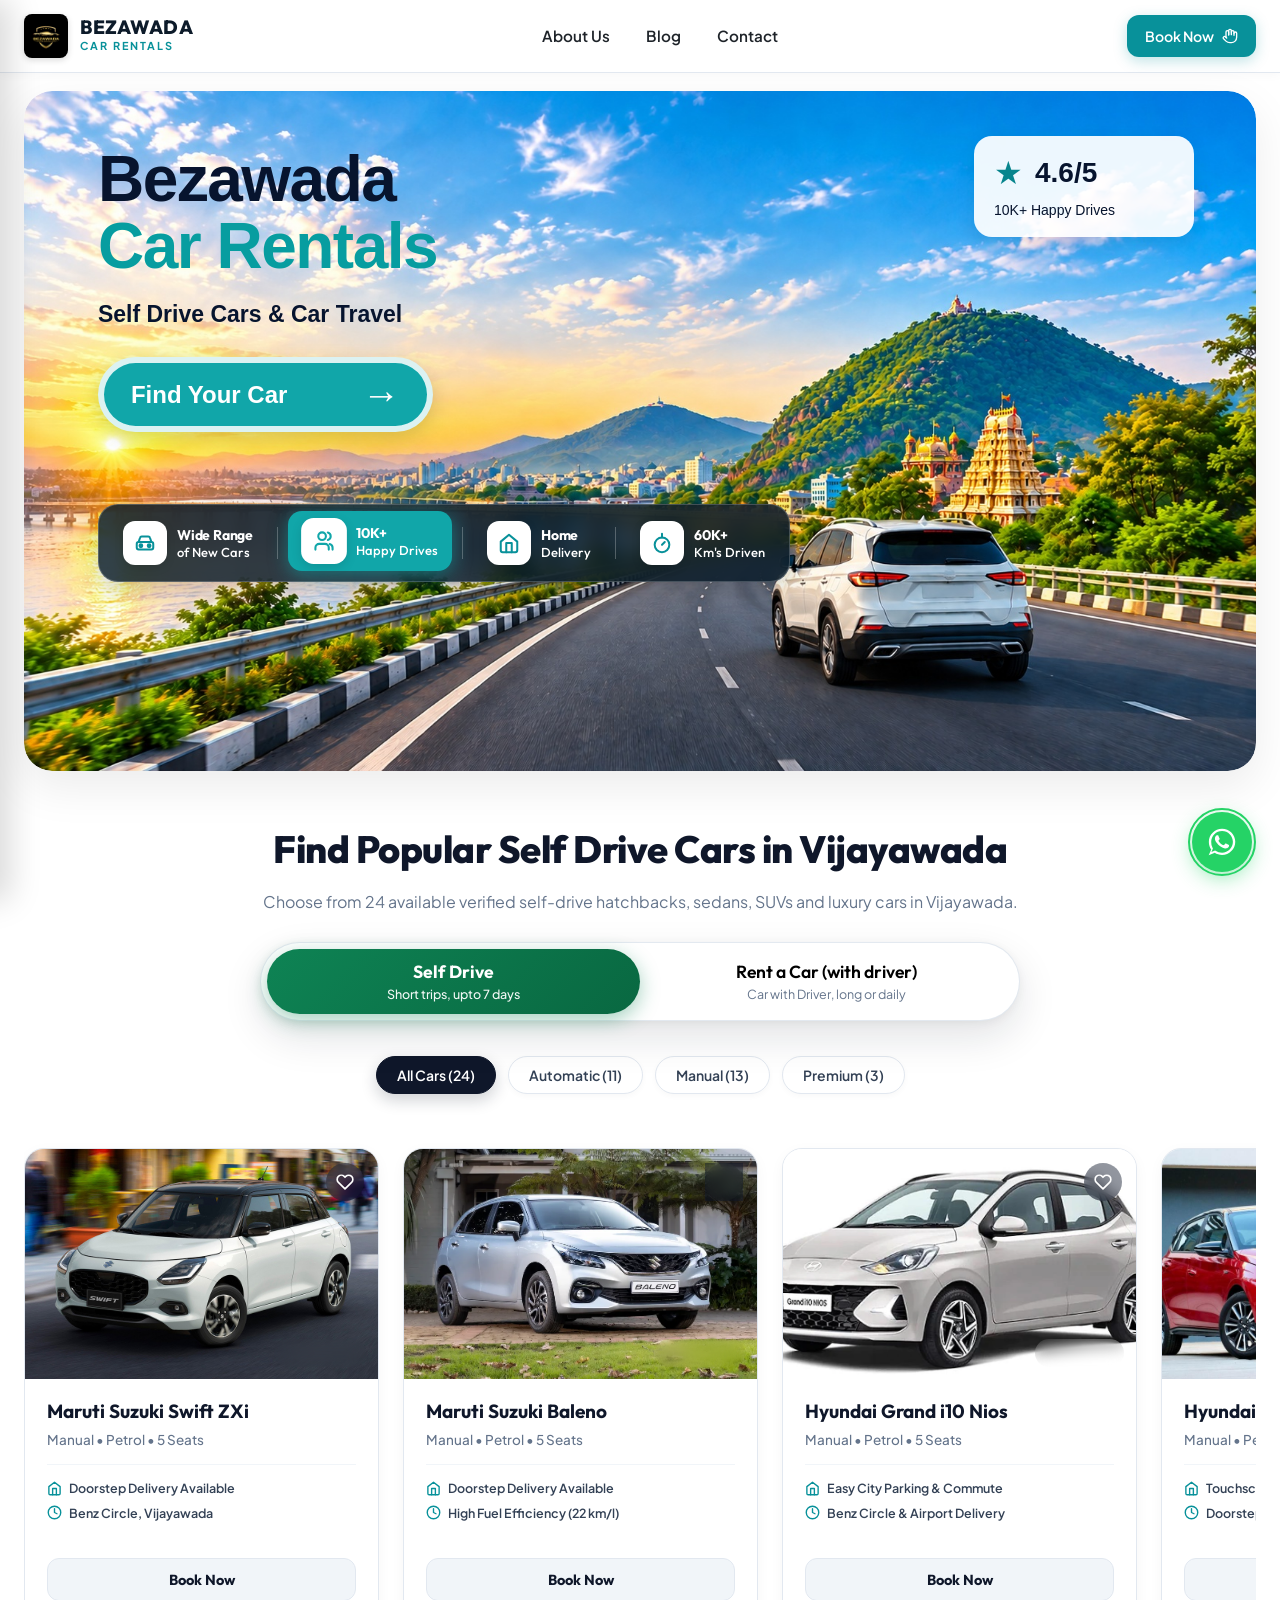
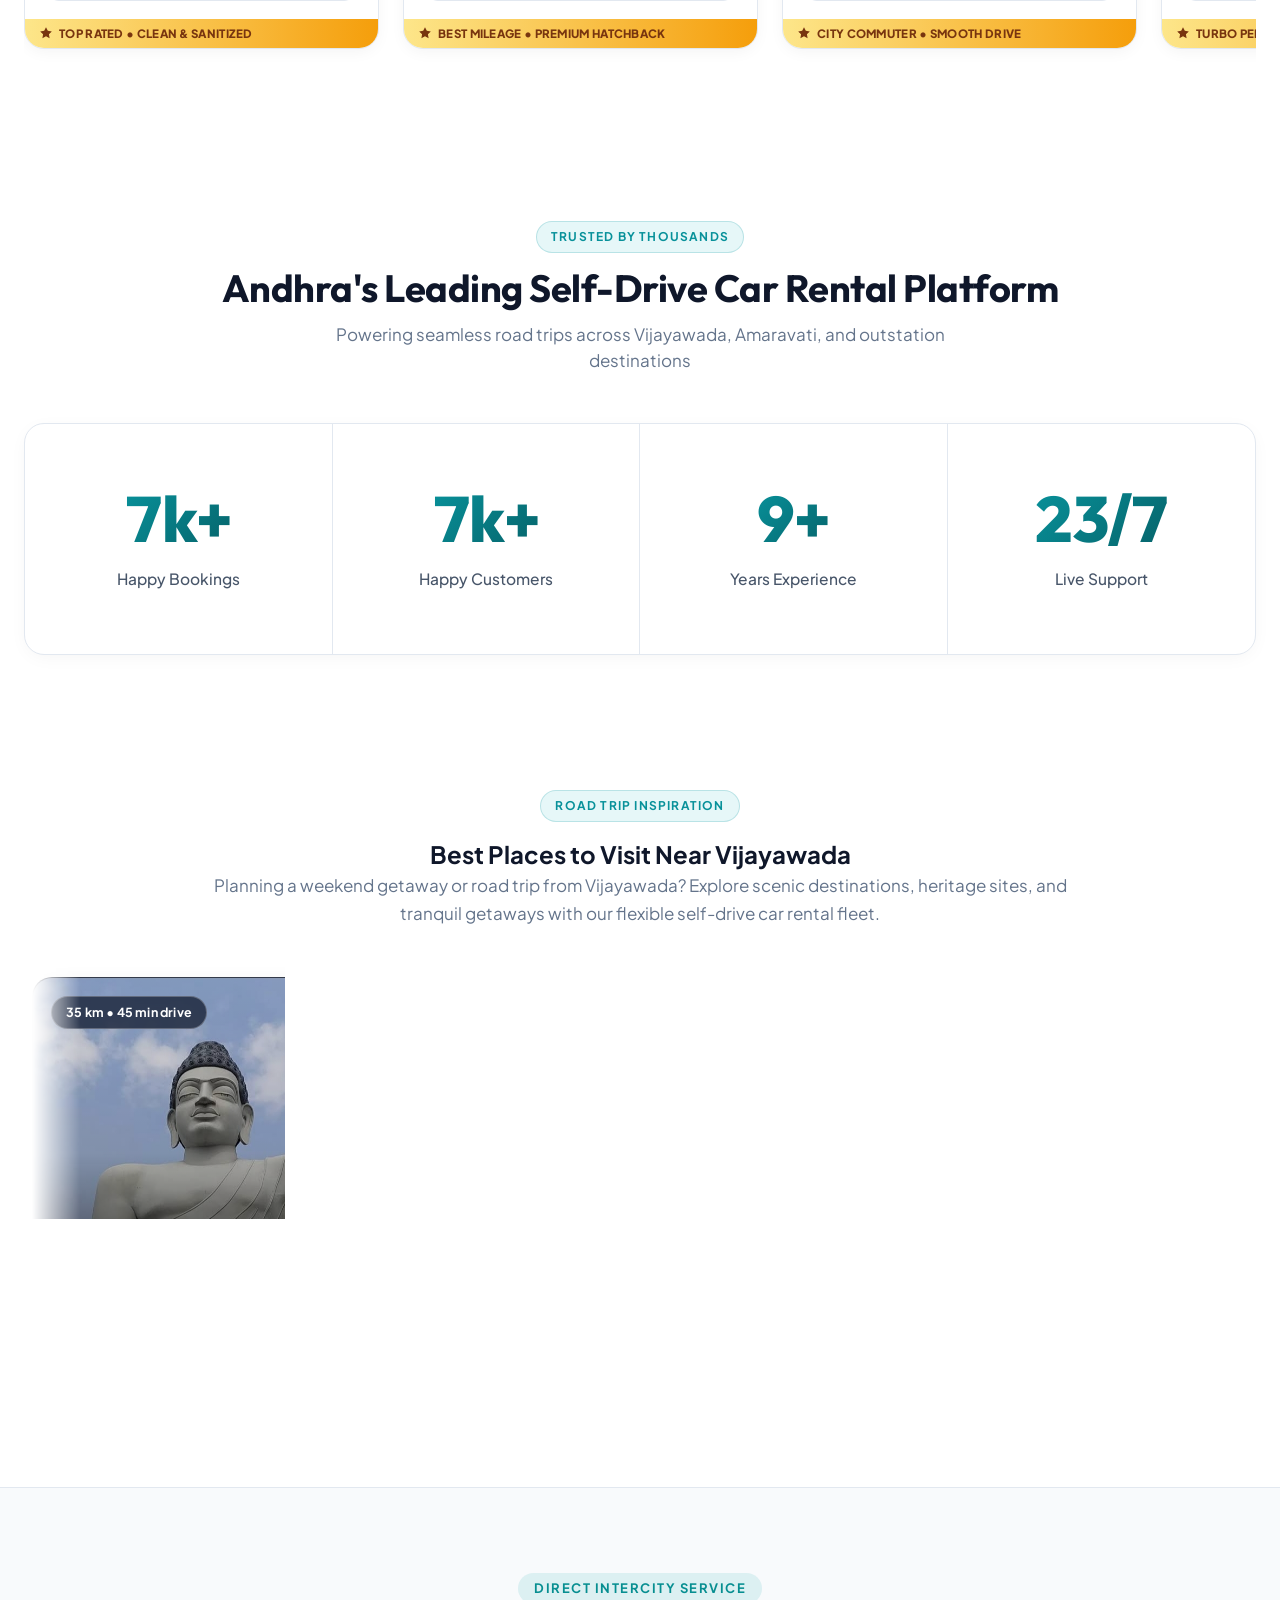
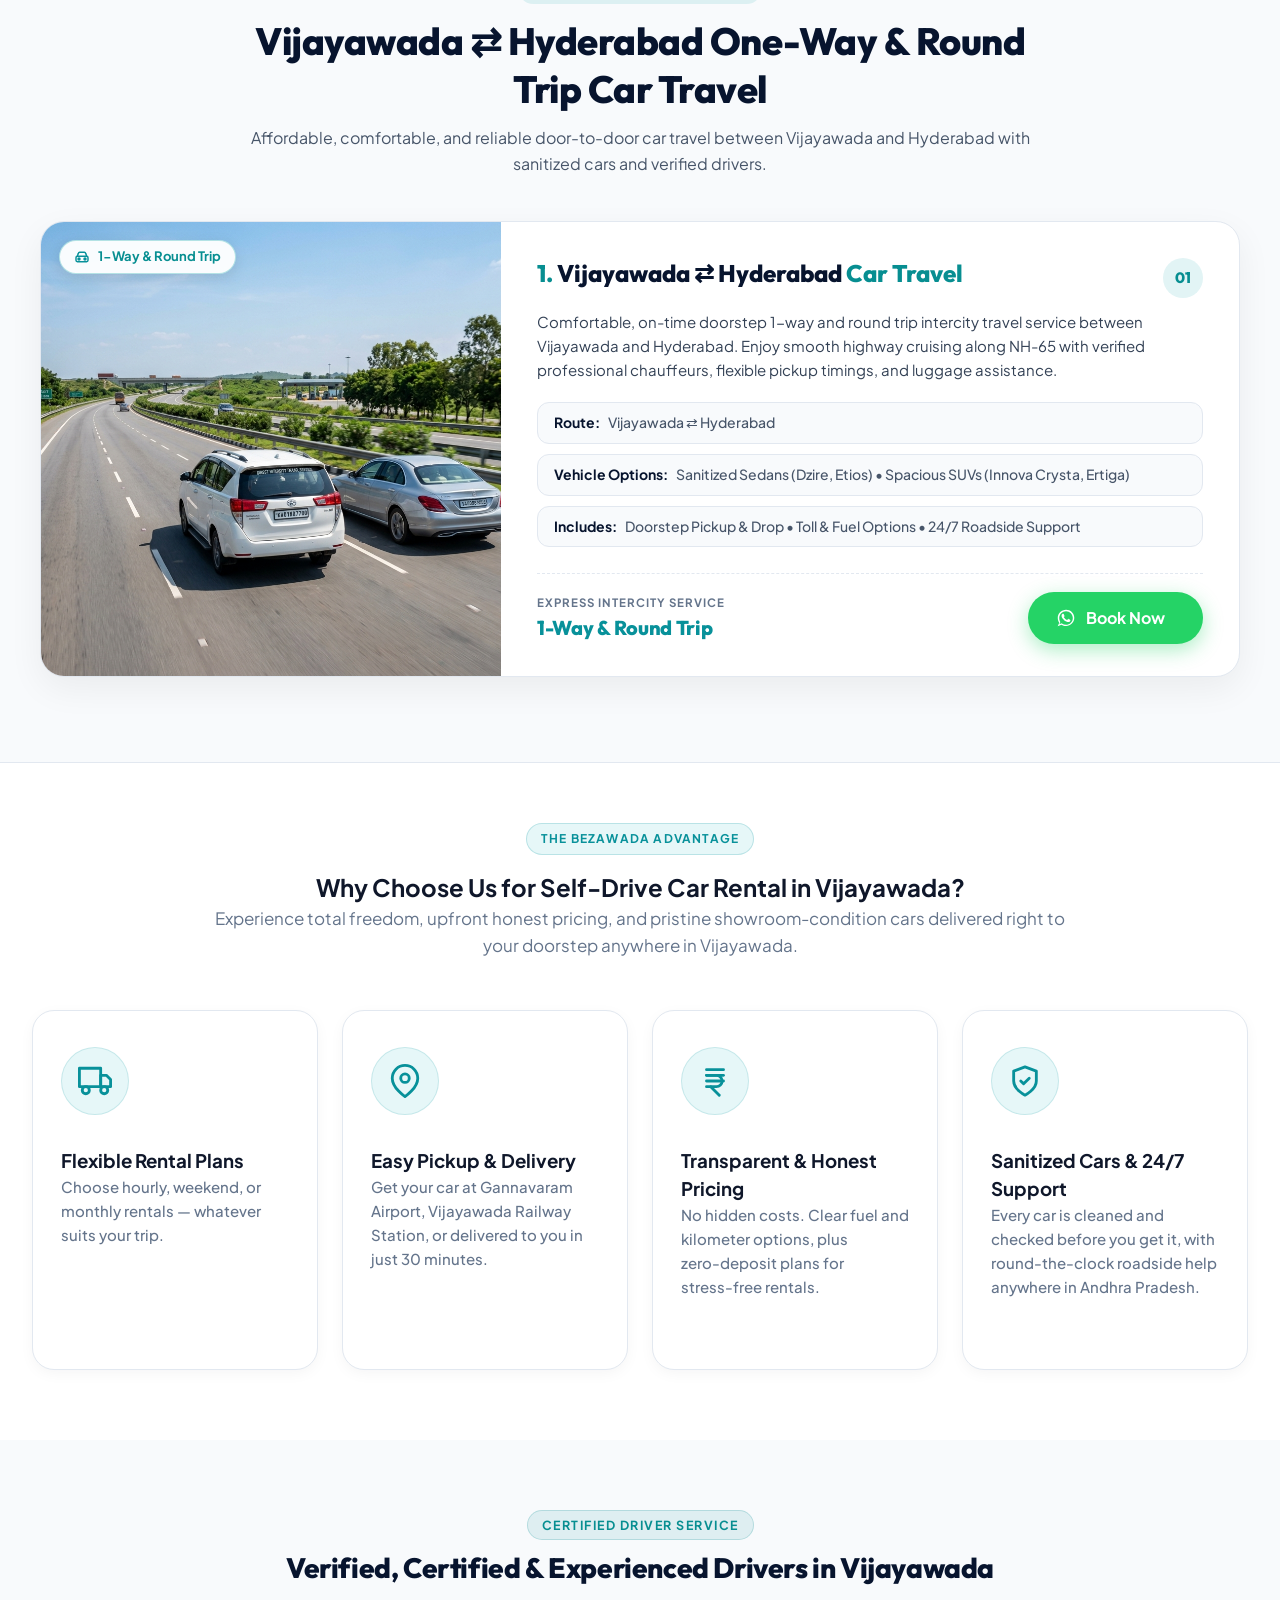
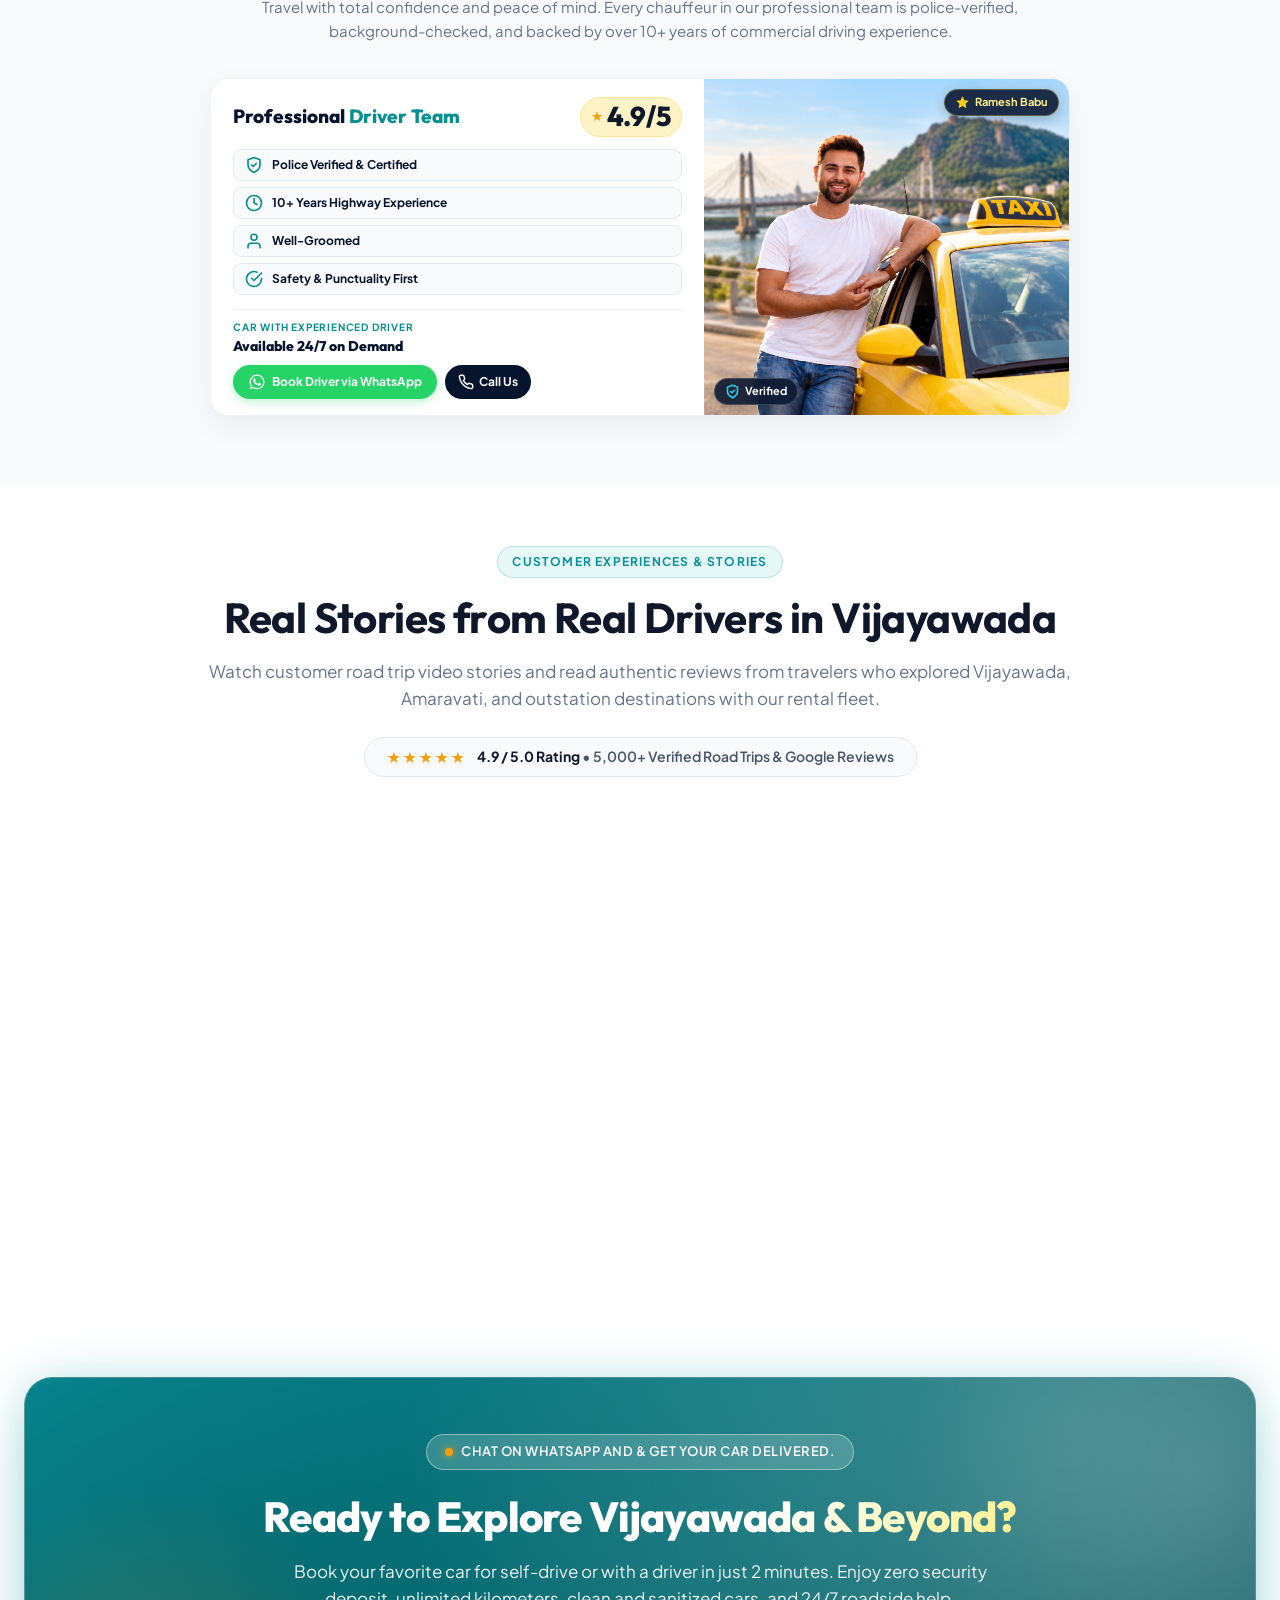
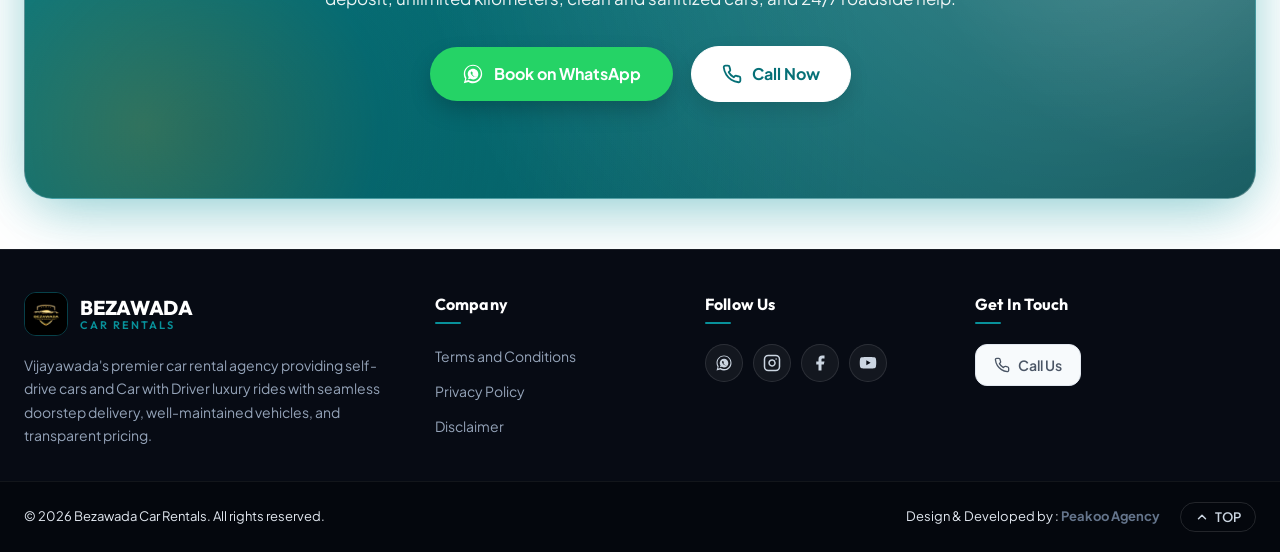
==== index.html @ ec8f6e8d "Initial commit" ====
<!DOCTYPE html>
<html lang="en">

<head>
  <meta charset="UTF-8">
  <meta name="viewport" content="width=device-width, initial-scale=1.0">
  <title>Bezawada Car Rentals - Best Self Drive & Car with Driver Car Rentals Across Vijayawada</title>
  <meta name="description"
    content="Best Self Drive Car Rentals Across Vijayawada - Easy, Affordable & Flexible. Rent sanitized luxury, SUV, and hatchback cars with doorstep delivery and unlimited kms.">
  <meta name="keywords"
    content="Vijayawada car rental, self drive car Vijayawada, car rental Gannavaram airport, Bezawada car rentals, Car with Driver cars Vijayawada">

  <!-- Google Fonts: Plus Jakarta Sans & Outfit -->
  <link rel="preconnect" href="https://fonts.googleapis.com">
  <link rel="preconnect" href="https://fonts.gstatic.com" crossorigin>
  <link
    href="https://fonts.googleapis.com/css2?family=Montserrat:wght@500;600;700;800&family=Oswald:wght@600;700&family=Outfit:wght@400;500;600;700;800&family=Playfair+Display:ital,wght@1,500;1,600&family=Plus+Jakarta+Sans:wght@400;500;600;700&display=swap"
    rel="stylesheet">

  <!-- Unified Stylesheets in requested order -->
  <link rel="stylesheet" href="css/style.css?v=2.1">
  <link rel="stylesheet" href="cars_booking.css">
  <link rel="stylesheet" href="statistics.css">
  <link rel="stylesheet" href="best_places.css">
  <link rel="stylesheet" href="why_choose.css">
  <link rel="stylesheet" href="testimonials.css">
</head>

<body>

  <!-- ==========================================================================
       SECTION 1: INDEX.HTML (Site Header, Mobile Drawer, Hero Banner & Revv Showcase)
       ========================================================================== -->

  <!-- Top Navigation Header -->
  <header class="site-header">
    <div class="header-container">
      <!-- Mobile Menu Button -->
      <button class="mobile-menu-btn" id="mobileMenuBtn" aria-label="Open navigation menu">
        <svg viewBox="0 0 24 24" width="24" height="24" stroke="currentColor" stroke-width="2" fill="none"
          stroke-linecap="round" stroke-linejoin="round">
          <line x1="3" y1="12" x2="21" y2="12"></line>
          <line x1="3" y1="6" x2="21" y2="6"></line>
          <line x1="3" y1="18" x2="21" y2="18"></line>
        </svg>
      </button>

      <!-- Brand Logo -->
      <a href="index.html" class="brand-logo">
        <img src="logo/logo.jpeg" alt="Bezawada Car Rentals" class="logo-img">
        <div class="brand-text">
          <span class="brand-name">BEZAWADA</span>
          <span class="brand-sub">CAR RENTALS</span>
        </div>
      </a>

      <!-- Desktop Navigation Menu -->
      <nav class="desktop-nav">
        <a href="about.html" class="nav-link">About Us</a>
        <a href="blog.html" class="nav-link">Blog</a>
        <a href="contact.html" class="nav-link">Contact</a>

      </nav>

      <!-- Header Right CTA Buttons -->
      <div class="header-actions">


        <button type="button" class="action-btn login-btn" onclick="scrollToBooking()">
          <span>Book Now</span>
          <svg viewBox="0 0 24 24" width="16" height="16" stroke="currentColor" stroke-width="2" fill="none"
            stroke-linecap="round" stroke-linejoin="round">
            <path d="M18 11V6a2 2 0 0 0-2-2a2 2 0 0 0-2 2" />
            <path d="M14 10V4a2 2 0 0 0-2-2a2 2 0 0 0-2 2v6" />
            <path d="M10 10.5V6a2 2 0 0 0-2-2a2 2 0 0 0-2 2v8" />
            <path
              d="M18 8a2 2 0 1 1 4 0v6a8 8 0 0 1-8 8h-2c-2.8 0-4.5-.86-5.99-2.34l-3.6-3.6a2 2 0 0 1 2.83-2.82L7 15" />
          </svg>

        </button>
      </div>
    </div>
  </header>

  <!-- Mobile Drawer Menu -->
  <div class="mobile-drawer" id="mobileDrawer">
    <div class="mobile-drawer-header">
      <div class="brand-logo">
        <img src="logo/logo.jpeg" alt="Bezawada Car Rentals" class="logo-img">
        <span class="brand-name">BEZAWADA CARS</span>
      </div>
      <button class="drawer-close-btn" id="drawerCloseBtn" aria-label="Close menu">&times;</button>
    </div>
    <div class="mobile-drawer-body">
      <a href="#searchWidget" class="drawer-link" onclick="scrollToBooking()">Book a Car</a>

      <a href="about.html" class="drawer-link">About Us</a>
      <a href="blog.html" class="drawer-link">Blog</a>
      <a href="contact.html" class="drawer-link">Contact </a>


    </div>
  </div>

  <!-- =====================================
       HERO SECTION
       ===================================== -->
  <section class="hero" id="hero">

    <!-- Background Image -->
    <div class="hero-bg"></div>

    <!-- =================================
         MAIN CONTENT
    ================================== -->
    <div class="hero-content">

      <!-- LEFT TEXT -->
      <div class="hero-text">

        <h1 class="hero-title">
          <span class="line-one">Bezawada</span>
          <span class="line-two">Car Rentals</span>
        </h1>

        <h2 class="location-title"></h2>

        <div class="hero-description">
          <strong>Self Drive Cars & Car Travel</strong>
        </div>

        <!-- BUTTON -->
        <a href="#cars" class="find-car" onclick="scrollToBooking()">
          <span>Find Your Car</span>
          <span class="find-car-arrow">→</span>
        </a>

        <br><br><br>

        <!-- =========================================
             STATS (Immediately Below Find Your Car Button)
             All 4 Visible with Revv-Style Highlight Cycle
             ========================================= -->
        <div class="hero-stats-strip" id="heroStatsStrip">
          <div class="hero-stat-pill is-active" data-index="0">
            <div class="hero-stat-icon">
              <svg viewBox="0 0 24 24" width="22" height="22" fill="none" stroke="currentColor" stroke-width="2.2"
                stroke-linecap="round" stroke-linejoin="round">
                <path d="M5 11l1.5-4.5A2 2 0 0 1 8.4 5h7.2a2 2 0 0 1 1.9 1.5L19 11" />
                <rect x="3" y="11" width="18" height="8" rx="2" />
                <circle cx="7.5" cy="15" r="1.5" fill="currentColor" />
                <circle cx="16.5" cy="15" r="1.5" fill="currentColor" />
              </svg>
            </div>
            <div class="hero-stat-info">
              <strong>Wide Range</strong>
              <span>of New Cars</span>
            </div>
          </div>

          <div class="hero-stat-divider"></div>

          <div class="hero-stat-pill" data-index="1">
            <div class="hero-stat-icon">
              <svg viewBox="0 0 24 24" width="22" height="22" fill="none" stroke="currentColor" stroke-width="2.2"
                stroke-linecap="round" stroke-linejoin="round">
                <path d="M17 21v-2a4 4 0 0 0-4-4H7a4 4 0 0 0-4 4v2" />
                <circle cx="10" cy="7" r="4" />
                <path d="M21 21v-2a4 4 0 0 0-3-3.85" />
                <path d="M16 3.13a4 4 0 0 1 0 7.75" />
              </svg>
            </div>
            <div class="hero-stat-info">
              <strong>10K+</strong>
              <span>Happy Drives</span>
            </div>
          </div>

          <div class="hero-stat-divider"></div>

          <div class="hero-stat-pill" data-index="2">
            <div class="hero-stat-icon">
              <svg viewBox="0 0 24 24" width="22" height="22" fill="none" stroke="currentColor" stroke-width="2.2"
                stroke-linecap="round" stroke-linejoin="round">
                <path d="M3 10.5L12 3l9 7.5V20a2 2 0 0 1-2 2H5a2 2 0 0 1-2-2z" />
                <polyline points="9 22 9 12 15 12 15 22" />
              </svg>
            </div>
            <div class="hero-stat-info">
              <strong>Home</strong>
              <span>Delivery</span>
            </div>
          </div>

          <div class="hero-stat-divider"></div>

          <div class="hero-stat-pill" data-index="3">
            <div class="hero-stat-icon">
              <svg viewBox="0 0 24 24" width="22" height="22" fill="none" stroke="currentColor" stroke-width="2.2"
                stroke-linecap="round" stroke-linejoin="round">
                <circle cx="12" cy="14" r="8" />
                <line x1="12" y1="2" x2="12" y2="6" />
                <line x1="12" y1="14" x2="15" y2="11" />
              </svg>
            </div>
            <div class="hero-stat-info">
              <strong>60K+</strong>
              <span>Km's Driven</span>
            </div>
          </div>
        </div>

      </div>

      <!-- =================================
           RATING
      ================================== -->
      <div class="rating">
        <div class="rating-main">
          <span class="rating-star">★</span>
          <span class="rating-number">4.6/5</span>
        </div>
        <div class="rating-subtitle">10K+ Happy Drives</div>
      </div>

    </div>

  </section>
  <div id="cars"></div>

  <!-- ==========================================================================
       SECTION 2: CAR BOOKING.HTML (2-Option Zoomcar Switcher + Search + Popular Cars Horizontal Slider)
       ========================================================================== -->
  <div class="page-wrapper" id="bookingPageWrapper">

    <!-- 1. Two Action Buttons below Hero Section (Revv Style Floating Capsule Pill) -->


    <!-- 2. Popular Cars Section (Horizontal Single-Line Slider) -->
    <section class="cars-section is-active" id="popularCarsSection">

      <div class="cars-header">
        <h2 id="popularCarsHeading">Find Popular Self Drive Cars in Vijayawada</h2>
        <p id="popularCarsSubtitle">Choose from 24 available verified self-drive hatchbacks, sedans, SUVs and luxury
          cars in Vijayawada.</p>
        <br>
        <br><br>
        <div class="hero-action-tabs-container" id="searchWidget" role="tablist">
          <div class="hero-action-tabs-card" id="heroTabsCard">
            <div class="tab-sliding-glider" id="heroTabGlider"></div>
            <button class="revv-tab-btn active" id="tabSelfDrive" type="button" role="tab" aria-selected="true"
              onclick="setBookingMode('Self Drive')">
              <span class="revv-tab-title">Self Drive</span>
              <span class="revv-tab-sub">Short trips, upto 7 days</span>
            </button>
            <button class="revv-tab-btn" id="tabWithDriver" type="button" role="tab" aria-selected="false"
              onclick="setBookingMode('With Driver'); scrollToBooking();">
              <span class="revv-tab-title">Rent a Car (with driver)</span>
              <span class="revv-tab-sub">Car with Driver, long or daily</span>
            </button>
          </div>
        </div>

        <!-- Category Filter Pills for Self Drive -->
        <div class="filter-pills-bar filter-pills-row" id="selfDriveFilterPills" role="tablist">
          <button class="filter-pill active" data-category="all" type="button">All Cars (24)</button>
          <button class="filter-pill" data-category="automatic" type="button">Automatic (11)</button>
          <button class="filter-pill" data-category="manual" type="button">Manual (13)</button>
          <button class="filter-pill" data-category="prime" type="button">Premium (3)</button>
        </div>

        <!-- Category Filter Pills for Driver Packages -->
        <div class="filter-pills-bar filter-pills-row" id="driverFilterPills" role="tablist" style="display: none;">
          <button class="filter-pill active" data-category="all" type="button">All Driver Packages (4)</button>
          <button class="filter-pill" data-category="sedan" type="button">Sedan (Dzire / City)</button>
          <button class="filter-pill" data-category="muv" type="button">7-Seater MUV (Ertiga / Carens / Crysta)</button>
        </div>
      </div>

      <!-- Single Line Cars Slider Container -->
      <div class="cars-slider-wrapper">

        <!-- 1. All 24 Self Drive Cars Single-Line Track -->
        <div class="cars-slider-track" id="carsSliderTrack">

          <!-- 1. Maruti Suzuki Swift ZXi -->
          <div class="car-card" data-category="hatchback home-delivery manual" tabindex="0">
            <div class="card-media">
              <img src="cars/SWIFT.jpeg" alt="Maruti Suzuki Swift ZXi" class="img-align-swift" loading="lazy">
              <button class="btn-wishlist" type="button" aria-label="Add to wishlist"
                onclick="toggleWishlist(this, event)">
                <svg viewBox="0 0 24 24" width="18" height="18" fill="none" stroke="currentColor" stroke-width="2.2"
                  stroke-linecap="round" stroke-linejoin="round">
                  <path
                    d="M20.84 4.61a5.5 5.5 0 0 0-7.78 0L12 5.67l-1.06-1.06a5.5 5.5 0 0 0-7.78 7.78l1.06 1.06L12 21.23l7.78-7.78 1.06-1.06a5.5 5.5 0 0 0 0-7.78z" />
                </svg>
              </button>
              <div class="card-rating-badge rating-green">
                ★ 4.88 (48)
              </div>
            </div>
            <div class="card-body">
              <h3 class="car-title">Maruti Suzuki Swift ZXi</h3>
              <div class="car-specs">Manual • Petrol • 5 Seats</div>
              <div class="card-perks">
                <div class="perk-item">
                  <svg viewBox="0 0 24 24" width="15" height="15" fill="none" stroke="currentColor" stroke-width="2.2"
                    stroke-linecap="round" stroke-linejoin="round">
                    <path d="M3 9l9-7 9 7v11a2 2 0 0 1-2 2H5a2 2 0 0 1-2-2z"></path>
                    <polyline points="9 22 9 12 15 12 15 22"></polyline>
                  </svg>
                  <span>Doorstep Delivery Available</span>
                </div>
                <div class="perk-item">
                  <svg viewBox="0 0 24 24" width="15" height="15" fill="none" stroke="currentColor" stroke-width="2.2"
                    stroke-linecap="round" stroke-linejoin="round">
                    <circle cx="12" cy="12" r="10"></circle>
                    <polyline points="12 6 12 12 16 14"></polyline>
                  </svg>
                  <span>Benz Circle, Vijayawada</span>
                </div>
              </div>
              <div class="card-action">
                <button class="btn-book-card" type="button"
                  onclick="bookCar('Maruti Suzuki Swift ZXi', 'Manual • Petrol • 5 Seats')">Book Now</button>
              </div>
            </div>
            <div class="host-badge-bar">
              <svg viewBox="0 0 24 24" width="14" height="14" fill="currentColor">
                <path
                  d="M12 2l3.09 6.26L22 9.27l-5 4.87 1.18 6.88L12 17.77l-6.18 3.25L7 14.14 2 9.27l6.91-1.01L12 2z" />
              </svg>
              Top Rated • Clean &amp; Sanitized
            </div>
          </div>

          <!-- 2. Maruti Suzuki Baleno -->
          <div class="car-card" data-category="hatchback home-delivery manual" tabindex="0">
            <div class="card-media">
              <img src="cars/Baleno.jpeg" alt="Maruti Suzuki Baleno" class="img-align-baleno" loading="lazy">
              <button class="btn-wishlist" type="button" aria-label="Add to wishlist"
                onclick="toggleWishlist(this, event)">
                <svg viewBox="0 0 24 24" width="18" height="18" fill="none" stroke="currentColor" stroke-width="2.2"
                  stroke-linecap="round" stroke-linejoin="round">
                  <path
                    d="M20.84 4.61a5.5 5.5 0 0 0-7.78 0L12 5.67l-1.06-1.06a5.5 5.5 0 0 0-7.78 7.78l1.06 1.06L12 21.23l7.78-7.78 1.06-1.06a5.5 5.5 0 0 0 0-7.78z" />
                </svg>
              </button>
              <div class="card-rating-badge rating-green">
                ★ 4.85 (42)
              </div>
            </div>
            <div class="card-body">
              <h3 class="car-title">Maruti Suzuki Baleno</h3>
              <div class="car-specs">Manual • Petrol • 5 Seats</div>
              <div class="card-perks">
                <div class="perk-item">
                  <svg viewBox="0 0 24 24" width="15" height="15" fill="none" stroke="currentColor" stroke-width="2.2"
                    stroke-linecap="round" stroke-linejoin="round">
                    <path d="M3 9l9-7 9 7v11a2 2 0 0 1-2 2H5a2 2 0 0 1-2-2z"></path>
                    <polyline points="9 22 9 12 15 12 15 22"></polyline>
                  </svg>
                  <span>Doorstep Delivery Available</span>
                </div>
                <div class="perk-item">
                  <svg viewBox="0 0 24 24" width="15" height="15" fill="none" stroke="currentColor" stroke-width="2.2"
                    stroke-linecap="round" stroke-linejoin="round">
                    <circle cx="12" cy="12" r="10"></circle>
                    <polyline points="12 6 12 12 16 14"></polyline>
                  </svg>
                  <span>High Fuel Efficiency (22 km/l)</span>
                </div>
              </div>
              <div class="card-action">
                <button class="btn-book-card" type="button"
                  onclick="bookCar('Maruti Suzuki Baleno', 'Manual • Petrol • 5 Seats')">Book Now</button>
              </div>
            </div>
            <div class="host-badge-bar">
              <svg viewBox="0 0 24 24" width="14" height="14" fill="currentColor">
                <path
                  d="M12 2l3.09 6.26L22 9.27l-5 4.87 1.18 6.88L12 17.77l-6.18 3.25L7 14.14 2 9.27l6.91-1.01L12 2z" />
              </svg>
              Best Mileage • Premium Hatchback
            </div>
          </div>

          <!-- 3. Hyundai Grand i10 Nios -->
          <div class="car-card" data-category="hatchback home-delivery manual" tabindex="0">
            <div class="card-media">
              <img src="cars/i10_grand.jpeg" alt="Hyundai Grand i10 Nios" class="" loading="lazy">
              <button class="btn-wishlist" type="button" aria-label="Add to wishlist"
                onclick="toggleWishlist(this, event)">
                <svg viewBox="0 0 24 24" width="18" height="18" fill="none" stroke="currentColor" stroke-width="2.2"
                  stroke-linecap="round" stroke-linejoin="round">
                  <path
                    d="M20.84 4.61a5.5 5.5 0 0 0-7.78 0L12 5.67l-1.06-1.06a5.5 5.5 0 0 0-7.78 7.78l1.06 1.06L12 21.23l7.78-7.78 1.06-1.06a5.5 5.5 0 0 0 0-7.78z" />
                </svg>
              </button>
              <div class="card-rating-badge rating-green">
                ★ 4.82 (36)
              </div>
            </div>
            <div class="card-body">
              <h3 class="car-title">Hyundai Grand i10 Nios</h3>
              <div class="car-specs">Manual • Petrol • 5 Seats</div>
              <div class="card-perks">
                <div class="perk-item">
                  <svg viewBox="0 0 24 24" width="15" height="15" fill="none" stroke="currentColor" stroke-width="2.2"
                    stroke-linecap="round" stroke-linejoin="round">
                    <path d="M3 9l9-7 9 7v11a2 2 0 0 1-2 2H5a2 2 0 0 1-2-2z"></path>
                    <polyline points="9 22 9 12 15 12 15 22"></polyline>
                  </svg>
                  <span>Easy City Parking &amp; Commute</span>
                </div>
                <div class="perk-item">
                  <svg viewBox="0 0 24 24" width="15" height="15" fill="none" stroke="currentColor" stroke-width="2.2"
                    stroke-linecap="round" stroke-linejoin="round">
                    <circle cx="12" cy="12" r="10"></circle>
                    <polyline points="12 6 12 12 16 14"></polyline>
                  </svg>
                  <span>Benz Circle &amp; Airport Delivery</span>
                </div>
              </div>
              <div class="card-action">
                <button class="btn-book-card" type="button"
                  onclick="bookCar('Hyundai Grand i10 Nios', 'Manual • Petrol • 5 Seats')">Book Now</button>
              </div>
            </div>
            <div class="host-badge-bar">
              <svg viewBox="0 0 24 24" width="14" height="14" fill="currentColor">
                <path
                  d="M12 2l3.09 6.26L22 9.27l-5 4.87 1.18 6.88L12 17.77l-6.18 3.25L7 14.14 2 9.27l6.91-1.01L12 2z" />
              </svg>
              City Commuter • Smooth Drive
            </div>
          </div>

          <!-- 4. Hyundai i20 Sportz -->
          <div class="car-card" data-category="hatchback home-delivery manual" tabindex="0">
            <div class="card-media">
              <img src="cars/I20.jpeg" alt="Hyundai i20 Sportz" class="" loading="lazy">
              <button class="btn-wishlist" type="button" aria-label="Add to wishlist"
                onclick="toggleWishlist(this, event)">
                <svg viewBox="0 0 24 24" width="18" height="18" fill="none" stroke="currentColor" stroke-width="2.2"
                  stroke-linecap="round" stroke-linejoin="round">
                  <path
                    d="M20.84 4.61a5.5 5.5 0 0 0-7.78 0L12 5.67l-1.06-1.06a5.5 5.5 0 0 0-7.78 7.78l1.06 1.06L12 21.23l7.78-7.78 1.06-1.06a5.5 5.5 0 0 0 0-7.78z" />
                </svg>
              </button>
              <div class="card-rating-badge rating-green">
                ★ 4.87 (40)
              </div>
            </div>
            <div class="card-body">
              <h3 class="car-title">Hyundai i20 Sportz</h3>
              <div class="car-specs">Manual • Petrol • 5 Seats</div>
              <div class="card-perks">
                <div class="perk-item">
                  <svg viewBox="0 0 24 24" width="15" height="15" fill="none" stroke="currentColor" stroke-width="2.2"
                    stroke-linecap="round" stroke-linejoin="round">
                    <path d="M3 9l9-7 9 7v11a2 2 0 0 1-2 2H5a2 2 0 0 1-2-2z"></path>
                    <polyline points="9 22 9 12 15 12 15 22"></polyline>
                  </svg>
                  <span>Touchscreen Infotainment &amp; Apple CarPlay</span>
                </div>
                <div class="perk-item">
                  <svg viewBox="0 0 24 24" width="15" height="15" fill="none" stroke="currentColor" stroke-width="2.2"
                    stroke-linecap="round" stroke-linejoin="round">
                    <circle cx="12" cy="12" r="10"></circle>
                    <polyline points="12 6 12 12 16 14"></polyline>
                  </svg>
                  <span>Doorstep Delivery Available</span>
                </div>
              </div>
              <div class="card-action">
                <button class="btn-book-card" type="button"
                  onclick="bookCar('Hyundai i20 Sportz', 'Manual • Petrol • 5 Seats')">Book Now</button>
              </div>
            </div>
            <div class="host-badge-bar">
              <svg viewBox="0 0 24 24" width="14" height="14" fill="currentColor">
                <path
                  d="M12 2l3.09 6.26L22 9.27l-5 4.87 1.18 6.88L12 17.77l-6.18 3.25L7 14.14 2 9.27l6.91-1.01L12 2z" />
              </svg>
              Turbo Performance • Stylish Hatch
            </div>
          </div>

          <!-- 5. Hyundai Aura -->
          <div class="car-card" data-category="sedan home-delivery manual" tabindex="0">
            <div class="card-media">
              <img src="cars/HYUNDAI AURA.jpeg" alt="Hyundai Aura" class="" loading="lazy">
              <button class="btn-wishlist" type="button" aria-label="Add to wishlist"
                onclick="toggleWishlist(this, event)">
                <svg viewBox="0 0 24 24" width="18" height="18" fill="none" stroke="currentColor" stroke-width="2.2"
                  stroke-linecap="round" stroke-linejoin="round">
                  <path
                    d="M20.84 4.61a5.5 5.5 0 0 0-7.78 0L12 5.67l-1.06-1.06a5.5 5.5 0 0 0-7.78 7.78l1.06 1.06L12 21.23l7.78-7.78 1.06-1.06a5.5 5.5 0 0 0 0-7.78z" />
                </svg>
              </button>
              <div class="card-rating-badge rating-green">
                ★ 4.84 (38)
              </div>
            </div>
            <div class="card-body">
              <h3 class="car-title">Hyundai Aura</h3>
              <div class="car-specs">Manual • Petrol • 5 Seats</div>
              <div class="card-perks">
                <div class="perk-item">
                  <svg viewBox="0 0 24 24" width="15" height="15" fill="none" stroke="currentColor" stroke-width="2.2"
                    stroke-linecap="round" stroke-linejoin="round">
                    <path d="M3 9l9-7 9 7v11a2 2 0 0 1-2 2H5a2 2 0 0 1-2-2z"></path>
                    <polyline points="9 22 9 12 15 12 15 22"></polyline>
                  </svg>
                  <span>Huge 402L Trunk Space</span>
                </div>
                <div class="perk-item">
                  <svg viewBox="0 0 24 24" width="15" height="15" fill="none" stroke="currentColor" stroke-width="2.2"
                    stroke-linecap="round" stroke-linejoin="round">
                    <circle cx="12" cy="12" r="10"></circle>
                    <polyline points="12 6 12 12 16 14"></polyline>
                  </svg>
                  <span>Highway Long Trip Ready</span>
                </div>
              </div>
              <div class="card-action">
                <button class="btn-book-card" type="button"
                  onclick="bookCar('Hyundai Aura', 'Manual • Petrol • 5 Seats')">Book Now</button>
              </div>
            </div>
            <div class="host-badge-bar">
              <svg viewBox="0 0 24 24" width="14" height="14" fill="currentColor">
                <path
                  d="M12 2l3.09 6.26L22 9.27l-5 4.87 1.18 6.88L12 17.77l-6.18 3.25L7 14.14 2 9.27l6.91-1.01L12 2z" />
              </svg>
              Spacious Trunk • Family Sedan
            </div>
          </div>

          <!-- 6. Maruti Suzuki Dzire -->
          <div class="car-card" data-category="sedan home-delivery manual" tabindex="0">
            <div class="card-media">
              <img src="cars/SEDAN.jpeg" alt="Maruti Suzuki Dzire" class="" loading="lazy">
              <button class="btn-wishlist" type="button" aria-label="Add to wishlist"
                onclick="toggleWishlist(this, event)">
                <svg viewBox="0 0 24 24" width="18" height="18" fill="none" stroke="currentColor" stroke-width="2.2"
                  stroke-linecap="round" stroke-linejoin="round">
                  <path
                    d="M20.84 4.61a5.5 5.5 0 0 0-7.78 0L12 5.67l-1.06-1.06a5.5 5.5 0 0 0-7.78 7.78l1.06 1.06L12 21.23l7.78-7.78 1.06-1.06a5.5 5.5 0 0 0 0-7.78z" />
                </svg>
              </button>
              <div class="card-rating-badge rating-green">
                ★ 4.90 (55)
              </div>
            </div>
            <div class="card-body">
              <h3 class="car-title">Maruti Suzuki Dzire</h3>
              <div class="car-specs">Manual • Petrol • 5 Seats</div>
              <div class="card-perks">
                <div class="perk-item">
                  <svg viewBox="0 0 24 24" width="15" height="15" fill="none" stroke="currentColor" stroke-width="2.2"
                    stroke-linecap="round" stroke-linejoin="round">
                    <path d="M3 9l9-7 9 7v11a2 2 0 0 1-2 2H5a2 2 0 0 1-2-2z"></path>
                    <polyline points="9 22 9 12 15 12 15 22"></polyline>
                  </svg>
                  <span>Plush Rear Seat Comfort</span>
                </div>
                <div class="perk-item">
                  <svg viewBox="0 0 24 24" width="15" height="15" fill="none" stroke="currentColor" stroke-width="2.2"
                    stroke-linecap="round" stroke-linejoin="round">
                    <circle cx="12" cy="12" r="10"></circle>
                    <polyline points="12 6 12 12 16 14"></polyline>
                  </svg>
                  <span>Doorstep Delivery Available</span>
                </div>
              </div>
              <div class="card-action">
                <button class="btn-book-card" type="button"
                  onclick="bookCar('Maruti Suzuki Dzire', 'Manual • Petrol • 5 Seats')">Book Now</button>
              </div>
            </div>
            <div class="host-badge-bar">
              <svg viewBox="0 0 24 24" width="14" height="14" fill="currentColor">
                <path
                  d="M12 2l3.09 6.26L22 9.27l-5 4.87 1.18 6.88L12 17.77l-6.18 3.25L7 14.14 2 9.27l6.91-1.01L12 2z" />
              </svg>
              Top Comfort • Fuel Efficient
            </div>
          </div>

          <!-- 7. Honda City 5th Gen ZX -->
          <div class="car-card" data-category="sedan luxury home-delivery automatic" tabindex="0">
            <div class="card-media">
              <img src="cars/Honda City.jpeg" alt="Honda City 5th Gen ZX" class="img-align-city" loading="lazy">
              <button class="btn-wishlist" type="button" aria-label="Add to wishlist"
                onclick="toggleWishlist(this, event)">
                <svg viewBox="0 0 24 24" width="18" height="18" fill="none" stroke="currentColor" stroke-width="2.2"
                  stroke-linecap="round" stroke-linejoin="round">
                  <path
                    d="M20.84 4.61a5.5 5.5 0 0 0-7.78 0L12 5.67l-1.06-1.06a5.5 5.5 0 0 0-7.78 7.78l1.06 1.06L12 21.23l7.78-7.78 1.06-1.06a5.5 5.5 0 0 0 0-7.78z" />
                </svg>
              </button>
              <div class="card-rating-badge rating-gold">
                ★ 4.93 (46)
              </div>
            </div>
            <div class="card-body">
              <h3 class="car-title">Honda City 5th Gen ZX</h3>
              <div class="car-specs">Automatic (CVT) • Petrol • 5 Seats</div>
              <div class="card-perks">
                <div class="perk-item">
                  <svg viewBox="0 0 24 24" width="15" height="15" fill="none" stroke="currentColor" stroke-width="2.2"
                    stroke-linecap="round" stroke-linejoin="round">
                    <path d="M3 9l9-7 9 7v11a2 2 0 0 1-2 2H5a2 2 0 0 1-2-2z"></path>
                    <polyline points="9 22 9 12 15 12 15 22"></polyline>
                  </svg>
                  <span>Electric Sunroof &amp; Leather Seats</span>
                </div>
                <div class="perk-item">
                  <svg viewBox="0 0 24 24" width="15" height="15" fill="none" stroke="currentColor" stroke-width="2.2"
                    stroke-linecap="round" stroke-linejoin="round">
                    <circle cx="12" cy="12" r="10"></circle>
                    <polyline points="12 6 12 12 16 14"></polyline>
                  </svg>
                  <span>Doorstep Delivery Available</span>
                </div>
              </div>
              <div class="card-action">
                <button class="btn-book-card" type="button"
                  onclick="bookCar('Honda City 5th Gen ZX', 'Automatic (CVT) • Petrol • 5 Seats')">Book Now</button>
              </div>
            </div>
            <div class="host-badge-bar">
              <svg viewBox="0 0 24 24" width="14" height="14" fill="currentColor">
                <path
                  d="M12 2l3.09 6.26L22 9.27l-5 4.87 1.18 6.88L12 17.77l-6.18 3.25L7 14.14 2 9.27l6.91-1.01L12 2z" />
              </svg>
              Executive Luxury • Sunroof Edition
            </div>
          </div>

          <!-- 8. Maruti Suzuki Fronx -->
          <div class="car-card" data-category="suv home-delivery manual" tabindex="0">
            <div class="card-media">
              <img src="cars/FRONX.jpeg" alt="Maruti Suzuki Fronx" class="" loading="lazy">
              <button class="btn-wishlist" type="button" aria-label="Add to wishlist"
                onclick="toggleWishlist(this, event)">
                <svg viewBox="0 0 24 24" width="18" height="18" fill="none" stroke="currentColor" stroke-width="2.2"
                  stroke-linecap="round" stroke-linejoin="round">
                  <path
                    d="M20.84 4.61a5.5 5.5 0 0 0-7.78 0L12 5.67l-1.06-1.06a5.5 5.5 0 0 0-7.78 7.78l1.06 1.06L12 21.23l7.78-7.78 1.06-1.06a5.5 5.5 0 0 0 0-7.78z" />
                </svg>
              </button>
              <div class="card-rating-badge rating-green">
                ★ 4.86 (34)
              </div>
            </div>
            <div class="card-body">
              <h3 class="car-title">Maruti Suzuki Fronx</h3>
              <div class="car-specs">Manual • Petrol • 5 Seats</div>
              <div class="card-perks">
                <div class="perk-item">
                  <svg viewBox="0 0 24 24" width="15" height="15" fill="none" stroke="currentColor" stroke-width="2.2"
                    stroke-linecap="round" stroke-linejoin="round">
                    <path d="M3 9l9-7 9 7v11a2 2 0 0 1-2 2H5a2 2 0 0 1-2-2z"></path>
                    <polyline points="9 22 9 12 15 12 15 22"></polyline>
                  </svg>
                  <span>190mm High Ground Clearance</span>
                </div>
                <div class="perk-item">
                  <svg viewBox="0 0 24 24" width="15" height="15" fill="none" stroke="currentColor" stroke-width="2.2"
                    stroke-linecap="round" stroke-linejoin="round">
                    <circle cx="12" cy="12" r="10"></circle>
                    <polyline points="12 6 12 12 16 14"></polyline>
                  </svg>
                  <span>Doorstep Delivery Available</span>
                </div>
              </div>
              <div class="card-action">
                <button class="btn-book-card" type="button"
                  onclick="bookCar('Maruti Suzuki Fronx', 'Manual • Petrol • 5 Seats')">Book Now</button>
              </div>
            </div>
            <div class="host-badge-bar">
              <svg viewBox="0 0 24 24" width="14" height="14" fill="currentColor">
                <path
                  d="M12 2l3.09 6.26L22 9.27l-5 4.87 1.18 6.88L12 17.77l-6.18 3.25L7 14.14 2 9.27l6.91-1.01L12 2z" />
              </svg>
              Smart Hybrid • Coupe SUV
            </div>
          </div>

          <!-- 9. Maruti Suzuki Fronx AMT -->
          <div class="car-card" data-category="suv home-delivery automatic" tabindex="0">
            <div class="card-media">
              <img src="cars/FRONX AMT.jpeg" alt="Maruti Suzuki Fronx AMT" class="" loading="lazy">
              <button class="btn-wishlist" type="button" aria-label="Add to wishlist"
                onclick="toggleWishlist(this, event)">
                <svg viewBox="0 0 24 24" width="18" height="18" fill="none" stroke="currentColor" stroke-width="2.2"
                  stroke-linecap="round" stroke-linejoin="round">
                  <path
                    d="M20.84 4.61a5.5 5.5 0 0 0-7.78 0L12 5.67l-1.06-1.06a5.5 5.5 0 0 0-7.78 7.78l1.06 1.06L12 21.23l7.78-7.78 1.06-1.06a5.5 5.5 0 0 0 0-7.78z" />
                </svg>
              </button>
              <div class="card-rating-badge rating-green">
                ★ 4.88 (39)
              </div>
            </div>
            <div class="card-body">
              <h3 class="car-title">Maruti Suzuki Fronx AMT</h3>
              <div class="car-specs">Automatic (AGS) • Petrol • 5 Seats</div>
              <div class="card-perks">
                <div class="perk-item">
                  <svg viewBox="0 0 24 24" width="15" height="15" fill="none" stroke="currentColor" stroke-width="2.2"
                    stroke-linecap="round" stroke-linejoin="round">
                    <path d="M3 9l9-7 9 7v11a2 2 0 0 1-2 2H5a2 2 0 0 1-2-2z"></path>
                    <polyline points="9 22 9 12 15 12 15 22"></polyline>
                  </svg>
                  <span>Effortless Traffic Driving &amp; Cruise</span>
                </div>
                <div class="perk-item">
                  <svg viewBox="0 0 24 24" width="15" height="15" fill="none" stroke="currentColor" stroke-width="2.2"
                    stroke-linecap="round" stroke-linejoin="round">
                    <circle cx="12" cy="12" r="10"></circle>
                    <polyline points="12 6 12 12 16 14"></polyline>
                  </svg>
                  <span>Doorstep Delivery Available</span>
                </div>
              </div>
              <div class="card-action">
                <button class="btn-book-card" type="button"
                  onclick="bookCar('Maruti Suzuki Fronx AMT', 'Automatic (AGS) • Petrol • 5 Seats')">Book Now</button>
              </div>
            </div>
            <div class="host-badge-bar">
              <svg viewBox="0 0 24 24" width="14" height="14" fill="currentColor">
                <path
                  d="M12 2l3.09 6.26L22 9.27l-5 4.87 1.18 6.88L12 17.77l-6.18 3.25L7 14.14 2 9.27l6.91-1.01L12 2z" />
              </svg>
              Smooth AMT • Urban Crossover
            </div>
          </div>

          <!-- 10. Maruti Suzuki Brezza -->
          <div class="car-card" data-category="suv home-delivery manual" tabindex="0">
            <div class="card-media">
              <img src="cars/BREZZA.jpeg" alt="Maruti Suzuki Brezza" class="" loading="lazy">
              <button class="btn-wishlist" type="button" aria-label="Add to wishlist"
                onclick="toggleWishlist(this, event)">
                <svg viewBox="0 0 24 24" width="18" height="18" fill="none" stroke="currentColor" stroke-width="2.2"
                  stroke-linecap="round" stroke-linejoin="round">
                  <path
                    d="M20.84 4.61a5.5 5.5 0 0 0-7.78 0L12 5.67l-1.06-1.06a5.5 5.5 0 0 0-7.78 7.78l1.06 1.06L12 21.23l7.78-7.78 1.06-1.06a5.5 5.5 0 0 0 0-7.78z" />
                </svg>
              </button>
              <div class="card-rating-badge rating-green">
                ★ 4.89 (44)
              </div>
            </div>
            <div class="card-body">
              <h3 class="car-title">Maruti Suzuki Brezza</h3>
              <div class="car-specs">Manual • Petrol • 5 Seats</div>
              <div class="card-perks">
                <div class="perk-item">
                  <svg viewBox="0 0 24 24" width="15" height="15" fill="none" stroke="currentColor" stroke-width="2.2"
                    stroke-linecap="round" stroke-linejoin="round">
                    <path d="M3 9l9-7 9 7v11a2 2 0 0 1-2 2H5a2 2 0 0 1-2-2z"></path>
                    <polyline points="9 22 9 12 15 12 15 22"></polyline>
                  </svg>
                  <span>Robust SUV Stance &amp; High Visibility</span>
                </div>
                <div class="perk-item">
                  <svg viewBox="0 0 24 24" width="15" height="15" fill="none" stroke="currentColor" stroke-width="2.2"
                    stroke-linecap="round" stroke-linejoin="round">
                    <circle cx="12" cy="12" r="10"></circle>
                    <polyline points="12 6 12 12 16 14"></polyline>
                  </svg>
                  <span>Doorstep Delivery Available</span>
                </div>
              </div>
              <div class="card-action">
                <button class="btn-book-card" type="button"
                  onclick="bookCar('Maruti Suzuki Brezza', 'Manual • Petrol • 5 Seats')">Book Now</button>
              </div>
            </div>
            <div class="host-badge-bar">
              <svg viewBox="0 0 24 24" width="14" height="14" fill="currentColor">
                <path
                  d="M12 2l3.09 6.26L22 9.27l-5 4.87 1.18 6.88L12 17.77l-6.18 3.25L7 14.14 2 9.27l6.91-1.01L12 2z" />
              </svg>
              Compact SUV • High Reliability
            </div>
          </div>

          <!-- 11. Hyundai Venue SX -->
          <div class="car-card" data-category="suv home-delivery manual" tabindex="0">
            <div class="card-media">
              <img src="cars/VENUE.jpeg" alt="Hyundai Venue SX" class="" loading="lazy">
              <button class="btn-wishlist" type="button" aria-label="Add to wishlist"
                onclick="toggleWishlist(this, event)">
                <svg viewBox="0 0 24 24" width="18" height="18" fill="none" stroke="currentColor" stroke-width="2.2"
                  stroke-linecap="round" stroke-linejoin="round">
                  <path
                    d="M20.84 4.61a5.5 5.5 0 0 0-7.78 0L12 5.67l-1.06-1.06a5.5 5.5 0 0 0-7.78 7.78l1.06 1.06L12 21.23l7.78-7.78 1.06-1.06a5.5 5.5 0 0 0 0-7.78z" />
                </svg>
              </button>
              <div class="card-rating-badge rating-green">
                ★ 4.87 (41)
              </div>
            </div>
            <div class="card-body">
              <h3 class="car-title">Hyundai Venue SX</h3>
              <div class="car-specs">Manual • Petrol • 5 Seats</div>
              <div class="card-perks">
                <div class="perk-item">
                  <svg viewBox="0 0 24 24" width="15" height="15" fill="none" stroke="currentColor" stroke-width="2.2"
                    stroke-linecap="round" stroke-linejoin="round">
                    <path d="M3 9l9-7 9 7v11a2 2 0 0 1-2 2H5a2 2 0 0 1-2-2z"></path>
                    <polyline points="9 22 9 12 15 12 15 22"></polyline>
                  </svg>
                  <span>Connected Car Tech &amp; Navigation</span>
                </div>
                <div class="perk-item">
                  <svg viewBox="0 0 24 24" width="15" height="15" fill="none" stroke="currentColor" stroke-width="2.2"
                    stroke-linecap="round" stroke-linejoin="round">
                    <circle cx="12" cy="12" r="10"></circle>
                    <polyline points="12 6 12 12 16 14"></polyline>
                  </svg>
                  <span>Benz Circle Hub Pickup</span>
                </div>
              </div>
              <div class="card-action">
                <button class="btn-book-card" type="button"
                  onclick="bookCar('Hyundai Venue SX', 'Manual • Petrol • 5 Seats')">Book Now</button>
              </div>
            </div>
            <div class="host-badge-bar">
              <svg viewBox="0 0 24 24" width="14" height="14" fill="currentColor">
                <path
                  d="M12 2l3.09 6.26L22 9.27l-5 4.87 1.18 6.88L12 17.77l-6.18 3.25L7 14.14 2 9.27l6.91-1.01L12 2z" />
              </svg>
              Connected Car • Smart Tech SUV
            </div>
          </div>

          <!-- 12. Kia Sonet HTX -->
          <div class="car-card" data-category="suv home-delivery automatic" tabindex="0">
            <div class="card-media">
              <img src="cars/SONET AUTOMATIC.jpeg" alt="Kia Sonet HTX" class="" loading="lazy">
              <button class="btn-wishlist" type="button" aria-label="Add to wishlist"
                onclick="toggleWishlist(this, event)">
                <svg viewBox="0 0 24 24" width="18" height="18" fill="none" stroke="currentColor" stroke-width="2.2"
                  stroke-linecap="round" stroke-linejoin="round">
                  <path
                    d="M20.84 4.61a5.5 5.5 0 0 0-7.78 0L12 5.67l-1.06-1.06a5.5 5.5 0 0 0-7.78 7.78l1.06 1.06L12 21.23l7.78-7.78 1.06-1.06a5.5 5.5 0 0 0 0-7.78z" />
                </svg>
              </button>
              <div class="card-rating-badge rating-gold">
                ★ 4.91 (47)
              </div>
            </div>
            <div class="card-body">
              <h3 class="car-title">Kia Sonet HTX</h3>
              <div class="car-specs">Automatic (DCT) • Petrol • 5 Seats</div>
              <div class="card-perks">
                <div class="perk-item">
                  <svg viewBox="0 0 24 24" width="15" height="15" fill="none" stroke="currentColor" stroke-width="2.2"
                    stroke-linecap="round" stroke-linejoin="round">
                    <path d="M3 9l9-7 9 7v11a2 2 0 0 1-2 2H5a2 2 0 0 1-2-2z"></path>
                    <polyline points="9 22 9 12 15 12 15 22"></polyline>
                  </svg>
                  <span>Bose Premium Sound &amp; Sunroof</span>
                </div>
                <div class="perk-item">
                  <svg viewBox="0 0 24 24" width="15" height="15" fill="none" stroke="currentColor" stroke-width="2.2"
                    stroke-linecap="round" stroke-linejoin="round">
                    <circle cx="12" cy="12" r="10"></circle>
                    <polyline points="12 6 12 12 16 14"></polyline>
                  </svg>
                  <span>Doorstep Delivery Available</span>
                </div>
              </div>
              <div class="card-action">
                <button class="btn-book-card" type="button"
                  onclick="bookCar('Kia Sonet HTX', 'Automatic (DCT) • Petrol • 5 Seats')">Book Now</button>
              </div>
            </div>
            <div class="host-badge-bar">
              <svg viewBox="0 0 24 24" width="14" height="14" fill="currentColor">
                <path
                  d="M12 2l3.09 6.26L22 9.27l-5 4.87 1.18 6.88L12 17.77l-6.18 3.25L7 14.14 2 9.27l6.91-1.01L12 2z" />
              </svg>
              Turbo DCT • Premium Sound System
            </div>
          </div>

          <!-- 13. Hyundai Creta SX (O) -->
          <div class="car-card" data-category="suv home-delivery automatic" tabindex="0">
            <div class="card-media">
              <img src="cars/CRETA.jpeg" alt="Hyundai Creta SX (O)" class="img-align-creta" loading="lazy">
              <button class="btn-wishlist" type="button" aria-label="Add to wishlist"
                onclick="toggleWishlist(this, event)">
                <svg viewBox="0 0 24 24" width="18" height="18" fill="none" stroke="currentColor" stroke-width="2.2"
                  stroke-linecap="round" stroke-linejoin="round">
                  <path
                    d="M20.84 4.61a5.5 5.5 0 0 0-7.78 0L12 5.67l-1.06-1.06a5.5 5.5 0 0 0-7.78 7.78l1.06 1.06L12 21.23l7.78-7.78 1.06-1.06a5.5 5.5 0 0 0 0-7.78z" />
                </svg>
              </button>
              <div class="card-rating-badge rating-gold">
                ★ 4.94 (62)
              </div>
            </div>
            <div class="card-body">
              <h3 class="car-title">Hyundai Creta SX (O)</h3>
              <div class="car-specs">Automatic (IVT) • Petrol • 5 Seats</div>
              <div class="card-perks">
                <div class="perk-item">
                  <svg viewBox="0 0 24 24" width="15" height="15" fill="none" stroke="currentColor" stroke-width="2.2"
                    stroke-linecap="round" stroke-linejoin="round">
                    <path d="M3 9l9-7 9 7v11a2 2 0 0 1-2 2H5a2 2 0 0 1-2-2z"></path>
                    <polyline points="9 22 9 12 15 12 15 22"></polyline>
                  </svg>
                  <span>Panoramic Sunroof &amp; Ventilated Seats</span>
                </div>
                <div class="perk-item">
                  <svg viewBox="0 0 24 24" width="15" height="15" fill="none" stroke="currentColor" stroke-width="2.2"
                    stroke-linecap="round" stroke-linejoin="round">
                    <circle cx="12" cy="12" r="10"></circle>
                    <polyline points="12 6 12 12 16 14"></polyline>
                  </svg>
                  <span>Doorstep Delivery Available</span>
                </div>
              </div>
              <div class="card-action">
                <button class="btn-book-card" type="button"
                  onclick="bookCar('Hyundai Creta SX (O)', 'Automatic (IVT) • Petrol • 5 Seats')">Book Now</button>
              </div>
            </div>
            <div class="host-badge-bar">
              <svg viewBox="0 0 24 24" width="14" height="14" fill="currentColor">
                <path
                  d="M12 2l3.09 6.26L22 9.27l-5 4.87 1.18 6.88L12 17.77l-6.18 3.25L7 14.14 2 9.27l6.91-1.01L12 2z" />
              </svg>
              Panoramic Sunroof • Best Seller SUV
            </div>
          </div>

          <!-- 14. Mahindra Thar 4x4 -->
          <div class="car-card" data-category="suv luxury home-delivery manual" tabindex="0">
            <div class="card-media">
              <img src="cars/THAR.jpeg" alt="Mahindra Thar 4x4" class="img-align-thar" loading="lazy">
              <button class="btn-wishlist" type="button" aria-label="Add to wishlist"
                onclick="toggleWishlist(this, event)">
                <svg viewBox="0 0 24 24" width="18" height="18" fill="none" stroke="currentColor" stroke-width="2.2"
                  stroke-linecap="round" stroke-linejoin="round">
                  <path
                    d="M20.84 4.61a5.5 5.5 0 0 0-7.78 0L12 5.67l-1.06-1.06a5.5 5.5 0 0 0-7.78 7.78l1.06 1.06L12 21.23l7.78-7.78 1.06-1.06a5.5 5.5 0 0 0 0-7.78z" />
                </svg>
              </button>
              <div class="card-rating-badge rating-gold">
                ★ 4.96 (70)
              </div>
            </div>
            <div class="card-body">
              <h3 class="car-title">Mahindra Thar 4x4</h3>
              <div class="car-specs">Manual 4x4 • Diesel • 4 Seats</div>
              <div class="card-perks">
                <div class="perk-item">
                  <svg viewBox="0 0 24 24" width="15" height="15" fill="none" stroke="currentColor" stroke-width="2.2"
                    stroke-linecap="round" stroke-linejoin="round">
                    <path d="M3 9l9-7 9 7v11a2 2 0 0 1-2 2H5a2 2 0 0 1-2-2z"></path>
                    <polyline points="9 22 9 12 15 12 15 22"></polyline>
                  </svg>
                  <span>True 4x4 Low-Range Off-Roader</span>
                </div>
                <div class="perk-item">
                  <svg viewBox="0 0 24 24" width="15" height="15" fill="none" stroke="currentColor" stroke-width="2.2"
                    stroke-linecap="round" stroke-linejoin="round">
                    <circle cx="12" cy="12" r="10"></circle>
                    <polyline points="12 6 12 12 16 14"></polyline>
                  </svg>
                  <span>Hard Top • Vijayawada Hub</span>
                </div>
              </div>
              <div class="card-action">
                <button class="btn-book-card" type="button"
                  onclick="bookCar('Mahindra Thar 4x4', 'Manual 4x4 • Diesel • 4 Seats')">Book Now</button>
              </div>
            </div>
            <div class="host-badge-bar">
              <svg viewBox="0 0 24 24" width="14" height="14" fill="currentColor">
                <path
                  d="M12 2l3.09 6.26L22 9.27l-5 4.87 1.18 6.88L12 17.77l-6.18 3.25L7 14.14 2 9.27l6.91-1.01L12 2z" />
              </svg>
              Legendary 4x4 • Iconic Off-Roader
            </div>
          </div>

          <!-- 15. Mahindra Open Top Jeep 4x4 -->
          <div class="car-card" data-category="suv manual" tabindex="0">
            <div class="card-media">
              <img src="cars/open_top_jeep.jpeg" alt="Mahindra Open Top Jeep 4x4" class="" loading="lazy">
              <button class="btn-wishlist" type="button" aria-label="Add to wishlist"
                onclick="toggleWishlist(this, event)">
                <svg viewBox="0 0 24 24" width="18" height="18" fill="none" stroke="currentColor" stroke-width="2.2"
                  stroke-linecap="round" stroke-linejoin="round">
                  <path
                    d="M20.84 4.61a5.5 5.5 0 0 0-7.78 0L12 5.67l-1.06-1.06a5.5 5.5 0 0 0-7.78 7.78l1.06 1.06L12 21.23l7.78-7.78 1.06-1.06a5.5 5.5 0 0 0 0-7.78z" />
                </svg>
              </button>
              <div class="card-rating-badge rating-gold">
                ★ 4.92 (31)
              </div>
            </div>
            <div class="card-body">
              <h3 class="car-title">Mahindra Open Top Jeep 4x4</h3>
              <div class="car-specs">Manual 4x4 • Diesel • 4 Seats</div>
              <div class="card-perks">
                <div class="perk-item">
                  <svg viewBox="0 0 24 24" width="15" height="15" fill="none" stroke="currentColor" stroke-width="2.2"
                    stroke-linecap="round" stroke-linejoin="round">
                    <path d="M3 9l9-7 9 7v11a2 2 0 0 1-2 2H5a2 2 0 0 1-2-2z"></path>
                    <polyline points="9 22 9 12 15 12 15 22"></polyline>
                  </svg>
                  <span>Open Safari Style &amp; Custom Offroad</span>
                </div>
                <div class="perk-item">
                  <svg viewBox="0 0 24 24" width="15" height="15" fill="none" stroke="currentColor" stroke-width="2.2"
                    stroke-linecap="round" stroke-linejoin="round">
                    <circle cx="12" cy="12" r="10"></circle>
                    <polyline points="12 6 12 12 16 14"></polyline>
                  </svg>
                  <span>Pre-Wedding Shoots &amp; Celebrations</span>
                </div>
              </div>
              <div class="card-action">
                <button class="btn-book-card" type="button"
                  onclick="bookCar('Mahindra Open Top Jeep 4x4', 'Manual 4x4 • Diesel • 4 Seats')">Book Now</button>
              </div>
            </div>
            <div class="host-badge-bar">
              <svg viewBox="0 0 24 24" width="14" height="14" fill="currentColor">
                <path
                  d="M12 2l3.09 6.26L22 9.27l-5 4.87 1.18 6.88L12 17.77l-6.18 3.25L7 14.14 2 9.27l6.91-1.01L12 2z" />
              </svg>
              Open-Air Adventure • Pre-Wedding &amp; Events
            </div>
          </div>

          <!-- 16. Mahindra Scorpio-N Z8 -->
          <div class="car-card" data-category="suv 7seater home-delivery manual" tabindex="0">
            <div class="card-media">
              <img src="cars/SCORPIO N.jpeg" alt="Mahindra Scorpio-N Z8" class="" loading="lazy">
              <button class="btn-wishlist" type="button" aria-label="Add to wishlist"
                onclick="toggleWishlist(this, event)">
                <svg viewBox="0 0 24 24" width="18" height="18" fill="none" stroke="currentColor" stroke-width="2.2"
                  stroke-linecap="round" stroke-linejoin="round">
                  <path
                    d="M20.84 4.61a5.5 5.5 0 0 0-7.78 0L12 5.67l-1.06-1.06a5.5 5.5 0 0 0-7.78 7.78l1.06 1.06L12 21.23l7.78-7.78 1.06-1.06a5.5 5.5 0 0 0 0-7.78z" />
                </svg>
              </button>
              <div class="card-rating-badge rating-gold">
                ★ 4.93 (58)
              </div>
            </div>
            <div class="card-body">
              <h3 class="car-title">Mahindra Scorpio-N Z8</h3>
              <div class="car-specs">Manual • Diesel • 7 Seats</div>
              <div class="card-perks">
                <div class="perk-item">
                  <svg viewBox="0 0 24 24" width="15" height="15" fill="none" stroke="currentColor" stroke-width="2.2"
                    stroke-linecap="round" stroke-linejoin="round">
                    <path d="M3 9l9-7 9 7v11a2 2 0 0 1-2 2H5a2 2 0 0 1-2-2z"></path>
                    <polyline points="9 22 9 12 15 12 15 22"></polyline>
                  </svg>
                  <span>2.2L Powerful mHawk Diesel Engine</span>
                </div>
                <div class="perk-item">
                  <svg viewBox="0 0 24 24" width="15" height="15" fill="none" stroke="currentColor" stroke-width="2.2"
                    stroke-linecap="round" stroke-linejoin="round">
                    <circle cx="12" cy="12" r="10"></circle>
                    <polyline points="12 6 12 12 16 14"></polyline>
                  </svg>
                  <span>Doorstep Delivery Available</span>
                </div>
              </div>
              <div class="card-action">
                <button class="btn-book-card" type="button"
                  onclick="bookCar('Mahindra Scorpio-N Z8', 'Manual • Diesel • 7 Seats')">Book Now</button>
              </div>
            </div>
            <div class="host-badge-bar">
              <svg viewBox="0 0 24 24" width="14" height="14" fill="currentColor">
                <path
                  d="M12 2l3.09 6.26L22 9.27l-5 4.87 1.18 6.88L12 17.77l-6.18 3.25L7 14.14 2 9.27l6.91-1.01L12 2z" />
              </svg>
              Big Daddy of SUVs • Powerful mHawk
            </div>
          </div>

          <!-- 17. Mahindra XUV700 AX7 -->
          <div class="car-card" data-category="suv 7seater home-delivery automatic" tabindex="0">
            <div class="card-media">
              <img src="cars/XUV700.jpeg" alt="Mahindra XUV700 AX7" class="img-align-xuv" loading="lazy">
              <button class="btn-wishlist" type="button" aria-label="Add to wishlist"
                onclick="toggleWishlist(this, event)">
                <svg viewBox="0 0 24 24" width="18" height="18" fill="none" stroke="currentColor" stroke-width="2.2"
                  stroke-linecap="round" stroke-linejoin="round">
                  <path
                    d="M20.84 4.61a5.5 5.5 0 0 0-7.78 0L12 5.67l-1.06-1.06a5.5 5.5 0 0 0-7.78 7.78l1.06 1.06L12 21.23l7.78-7.78 1.06-1.06a5.5 5.5 0 0 0 0-7.78z" />
                </svg>
              </button>
              <div class="card-rating-badge rating-gold">
                ★ 4.95 (65)
              </div>
            </div>
            <div class="card-body">
              <h3 class="car-title">Mahindra XUV700 AX7</h3>
              <div class="car-specs">Automatic • Diesel • 7 Seats</div>
              <div class="card-perks">
                <div class="perk-item">
                  <svg viewBox="0 0 24 24" width="15" height="15" fill="none" stroke="currentColor" stroke-width="2.2"
                    stroke-linecap="round" stroke-linejoin="round">
                    <path d="M3 9l9-7 9 7v11a2 2 0 0 1-2 2H5a2 2 0 0 1-2-2z"></path>
                    <polyline points="9 22 9 12 15 12 15 22"></polyline>
                  </svg>
                  <span>Panoramic Skyroof &amp; ADAS Safety</span>
                </div>
                <div class="perk-item">
                  <svg viewBox="0 0 24 24" width="15" height="15" fill="none" stroke="currentColor" stroke-width="2.2"
                    stroke-linecap="round" stroke-linejoin="round">
                    <circle cx="12" cy="12" r="10"></circle>
                    <polyline points="12 6 12 12 16 14"></polyline>
                  </svg>
                  <span>Doorstep Delivery Available</span>
                </div>
              </div>
              <div class="card-action">
                <button class="btn-book-card" type="button"
                  onclick="bookCar('Mahindra XUV700 AX7', 'Automatic • Diesel • 7 Seats')">Book Now</button>
              </div>
            </div>
            <div class="host-badge-bar">
              <svg viewBox="0 0 24 24" width="14" height="14" fill="currentColor">
                <path
                  d="M12 2l3.09 6.26L22 9.27l-5 4.87 1.18 6.88L12 17.77l-6.18 3.25L7 14.14 2 9.27l6.91-1.01L12 2z" />
              </svg>
              ADAS Safety • Skyroof Luxury
            </div>
          </div>

          <!-- 18. Maruti Suzuki Ertiga -->
          <div class="car-card" data-category="7seater home-delivery manual" tabindex="0">
            <div class="card-media">
              <img src="cars/ERTIGA.jpeg" alt="Maruti Suzuki Ertiga" class="" loading="lazy">
              <button class="btn-wishlist" type="button" aria-label="Add to wishlist"
                onclick="toggleWishlist(this, event)">
                <svg viewBox="0 0 24 24" width="18" height="18" fill="none" stroke="currentColor" stroke-width="2.2"
                  stroke-linecap="round" stroke-linejoin="round">
                  <path
                    d="M20.84 4.61a5.5 5.5 0 0 0-7.78 0L12 5.67l-1.06-1.06a5.5 5.5 0 0 0-7.78 7.78l1.06 1.06L12 21.23l7.78-7.78 1.06-1.06a5.5 5.5 0 0 0 0-7.78z" />
                </svg>
              </button>
              <div class="card-rating-badge rating-green">
                ★ 4.90 (72)
              </div>
            </div>
            <div class="card-body">
              <h3 class="car-title">Maruti Suzuki Ertiga</h3>
              <div class="car-specs">Manual • Petrol • 7 Seats</div>
              <div class="card-perks">
                <div class="perk-item">
                  <svg viewBox="0 0 24 24" width="15" height="15" fill="none" stroke="currentColor" stroke-width="2.2"
                    stroke-linecap="round" stroke-linejoin="round">
                    <path d="M3 9l9-7 9 7v11a2 2 0 0 1-2 2H5a2 2 0 0 1-2-2z"></path>
                    <polyline points="9 22 9 12 15 12 15 22"></polyline>
                  </svg>
                  <span>Spacious 7-Seater Family MUV</span>
                </div>
                <div class="perk-item">
                  <svg viewBox="0 0 24 24" width="15" height="15" fill="none" stroke="currentColor" stroke-width="2.2"
                    stroke-linecap="round" stroke-linejoin="round">
                    <circle cx="12" cy="12" r="10"></circle>
                    <polyline points="12 6 12 12 16 14"></polyline>
                  </svg>
                  <span>Dual AC with Rear Roof Vents</span>
                </div>
              </div>
              <div class="card-action">
                <button class="btn-book-card" type="button"
                  onclick="bookCar('Maruti Suzuki Ertiga', 'Manual • Petrol • 7 Seats')">Book Now</button>
              </div>
            </div>
            <div class="host-badge-bar">
              <svg viewBox="0 0 24 24" width="14" height="14" fill="currentColor">
                <path
                  d="M12 2l3.09 6.26L22 9.27l-5 4.87 1.18 6.88L12 17.77l-6.18 3.25L7 14.14 2 9.27l6.91-1.01L12 2z" />
              </svg>
              Spacious Family MUV • Huge Boot Space
            </div>
          </div>

          <!-- 19. Kia Carens Prestige -->
          <div class="car-card" data-category="7seater home-delivery automatic" tabindex="0">
            <div class="card-media">
              <img src="cars/KIA Carens.jpeg" alt="Kia Carens Prestige" class="" loading="lazy">
              <button class="btn-wishlist" type="button" aria-label="Add to wishlist"
                onclick="toggleWishlist(this, event)">
                <svg viewBox="0 0 24 24" width="18" height="18" fill="none" stroke="currentColor" stroke-width="2.2"
                  stroke-linecap="round" stroke-linejoin="round">
                  <path
                    d="M20.84 4.61a5.5 5.5 0 0 0-7.78 0L12 5.67l-1.06-1.06a5.5 5.5 0 0 0-7.78 7.78l1.06 1.06L12 21.23l7.78-7.78 1.06-1.06a5.5 5.5 0 0 0 0-7.78z" />
                </svg>
              </button>
              <div class="card-rating-badge rating-gold">
                ★ 4.92 (54)
              </div>
            </div>
            <div class="card-body">
              <h3 class="car-title">Kia Carens Prestige</h3>
              <div class="car-specs">Automatic • Diesel • 7 Seats</div>
              <div class="card-perks">
                <div class="perk-item">
                  <svg viewBox="0 0 24 24" width="15" height="15" fill="none" stroke="currentColor" stroke-width="2.2"
                    stroke-linecap="round" stroke-linejoin="round">
                    <path d="M3 9l9-7 9 7v11a2 2 0 0 1-2 2H5a2 2 0 0 1-2-2z"></path>
                    <polyline points="9 22 9 12 15 12 15 22"></polyline>
                  </svg>
                  <span>One-Touch Tumble 2nd Row &amp; 6 Airbags</span>
                </div>
                <div class="perk-item">
                  <svg viewBox="0 0 24 24" width="15" height="15" fill="none" stroke="currentColor" stroke-width="2.2"
                    stroke-linecap="round" stroke-linejoin="round">
                    <circle cx="12" cy="12" r="10"></circle>
                    <polyline points="12 6 12 12 16 14"></polyline>
                  </svg>
                  <span>Doorstep Delivery Available</span>
                </div>
              </div>
              <div class="card-action">
                <button class="btn-book-card" type="button"
                  onclick="bookCar('Kia Carens Prestige', 'Automatic • Diesel • 7 Seats')">Book Now</button>
              </div>
            </div>
            <div class="host-badge-bar">
              <svg viewBox="0 0 24 24" width="14" height="14" fill="currentColor">
                <path
                  d="M12 2l3.09 6.26L22 9.27l-5 4.87 1.18 6.88L12 17.77l-6.18 3.25L7 14.14 2 9.27l6.91-1.01L12 2z" />
              </svg>
              6 Airbags Standard • Reclining Captain Seats
            </div>
          </div>

          <!-- 20. Toyota Innova Crysta 2.4 VX -->
          <div class="car-card" data-category="7seater luxury home-delivery automatic" tabindex="0">
            <div class="card-media">
              <img src="cars/INNOVA CRYSTA.jpeg" alt="Toyota Innova Crysta 2.4 VX" class="img-align-innova"
                loading="lazy">
              <button class="btn-wishlist" type="button" aria-label="Add to wishlist"
                onclick="toggleWishlist(this, event)">
                <svg viewBox="0 0 24 24" width="18" height="18" fill="none" stroke="currentColor" stroke-width="2.2"
                  stroke-linecap="round" stroke-linejoin="round">
                  <path
                    d="M20.84 4.61a5.5 5.5 0 0 0-7.78 0L12 5.67l-1.06-1.06a5.5 5.5 0 0 0-7.78 7.78l1.06 1.06L12 21.23l7.78-7.78 1.06-1.06a5.5 5.5 0 0 0 0-7.78z" />
                </svg>
              </button>
              <div class="card-rating-badge rating-gold">
                ★ 4.97 (88)
              </div>
            </div>
            <div class="card-body">
              <h3 class="car-title">Toyota Innova Crysta 2.4 VX</h3>
              <div class="car-specs">Automatic • Diesel • 7 Seats</div>
              <div class="card-perks">
                <div class="perk-item">
                  <svg viewBox="0 0 24 24" width="15" height="15" fill="none" stroke="currentColor" stroke-width="2.2"
                    stroke-linecap="round" stroke-linejoin="round">
                    <path d="M3 9l9-7 9 7v11a2 2 0 0 1-2 2H5a2 2 0 0 1-2-2z"></path>
                    <polyline points="9 22 9 12 15 12 15 22"></polyline>
                  </svg>
                  <span>Executive Captain Seats • Supreme Ride</span>
                </div>
                <div class="perk-item">
                  <svg viewBox="0 0 24 24" width="15" height="15" fill="none" stroke="currentColor" stroke-width="2.2"
                    stroke-linecap="round" stroke-linejoin="round">
                    <circle cx="12" cy="12" r="10"></circle>
                    <polyline points="12 6 12 12 16 14"></polyline>
                  </svg>
                  <span>Doorstep Delivery &amp; Airport Pickup</span>
                </div>
              </div>
              <div class="card-action">
                <button class="btn-book-card" type="button"
                  onclick="bookCar('Toyota Innova Crysta 2.4 VX', 'Automatic • Diesel • 7 Seats')">Book Now</button>
              </div>
            </div>
            <div class="host-badge-bar">
              <svg viewBox="0 0 24 24" width="14" height="14" fill="currentColor">
                <path
                  d="M12 2l3.09 6.26L22 9.27l-5 4.87 1.18 6.88L12 17.77l-6.18 3.25L7 14.14 2 9.27l6.91-1.01L12 2z" />
              </svg>
              Ultimate Tourer • Unmatched Reliability
            </div>
          </div>

          <!-- 21. Toyota Fortuner 4x4 -->
          <div class="car-card" data-category="suv 7seater luxury home-delivery automatic" tabindex="0">
            <div class="card-media">
              <img src="cars/FORTUNER.jpeg" alt="Toyota Fortuner 4x4" class="" loading="lazy">
              <button class="btn-wishlist" type="button" aria-label="Add to wishlist"
                onclick="toggleWishlist(this, event)">
                <svg viewBox="0 0 24 24" width="18" height="18" fill="none" stroke="currentColor" stroke-width="2.2"
                  stroke-linecap="round" stroke-linejoin="round">
                  <path
                    d="M20.84 4.61a5.5 5.5 0 0 0-7.78 0L12 5.67l-1.06-1.06a5.5 5.5 0 0 0-7.78 7.78l1.06 1.06L12 21.23l7.78-7.78 1.06-1.06a5.5 5.5 0 0 0 0-7.78z" />
                </svg>
              </button>
              <div class="card-rating-badge rating-gold">
                ★ 4.98 (92)
              </div>
            </div>
            <div class="card-body">
              <h3 class="car-title">Toyota Fortuner 4x4</h3>
              <div class="car-specs">Automatic 4x4 • Diesel • 7 Seats</div>
              <div class="card-perks">
                <div class="perk-item">
                  <svg viewBox="0 0 24 24" width="15" height="15" fill="none" stroke="currentColor" stroke-width="2.2"
                    stroke-linecap="round" stroke-linejoin="round">
                    <path d="M3 9l9-7 9 7v11a2 2 0 0 1-2 2H5a2 2 0 0 1-2-2z"></path>
                    <polyline points="9 22 9 12 15 12 15 22"></polyline>
                  </svg>
                  <span>Heavy-Duty 4x4 Off-Road • 500Nm Torque</span>
                </div>
                <div class="perk-item">
                  <svg viewBox="0 0 24 24" width="15" height="15" fill="none" stroke="currentColor" stroke-width="2.2"
                    stroke-linecap="round" stroke-linejoin="round">
                    <circle cx="12" cy="12" r="10"></circle>
                    <polyline points="12 6 12 12 16 14"></polyline>
                  </svg>
                  <span>Doorstep Delivery &amp; VIP Handover</span>
                </div>
              </div>
              <div class="card-action">
                <button class="btn-book-card" type="button"
                  onclick="bookCar('Toyota Fortuner 4x4', 'Automatic 4x4 • Diesel • 7 Seats')">Book Now</button>
              </div>
            </div>
            <div class="host-badge-bar">
              <svg viewBox="0 0 24 24" width="14" height="14" fill="currentColor">
                <path
                  d="M12 2l3.09 6.26L22 9.27l-5 4.87 1.18 6.88L12 17.77l-6.18 3.25L7 14.14 2 9.27l6.91-1.01L12 2z" />
              </svg>
              King of Road Presence • 4x4 Power
            </div>
          </div>

          <!-- 22. Mercedes-Benz C220D -->
          <div class="car-card" data-category="sedan luxury home-delivery automatic prime" tabindex="0">
            <div class="card-media">
              <img src="cars/BENZ C220D.jpeg" alt="Mercedes-Benz C220D" class="img-align-benz" loading="lazy">
              <button class="btn-wishlist" type="button" aria-label="Add to wishlist"
                onclick="toggleWishlist(this, event)">
                <svg viewBox="0 0 24 24" width="18" height="18" fill="none" stroke="currentColor" stroke-width="2.2"
                  stroke-linecap="round" stroke-linejoin="round">
                  <path
                    d="M20.84 4.61a5.5 5.5 0 0 0-7.78 0L12 5.67l-1.06-1.06a5.5 5.5 0 0 0-7.78 7.78l1.06 1.06L12 21.23l7.78-7.78 1.06-1.06a5.5 5.5 0 0 0 0-7.78z" />
                </svg>
              </button>
              <div class="card-rating-badge rating-gold">
                ★ 4.99 (45)
              </div>
            </div>
            <div class="card-body">
              <h3 class="car-title">Mercedes-Benz C220D</h3>
              <div class="car-specs">9G-Tronic Automatic • Diesel • 5 Seats</div>
              <div class="card-perks">
                <div class="perk-item">
                  <svg viewBox="0 0 24 24" width="15" height="15" fill="none" stroke="currentColor" stroke-width="2.2"
                    stroke-linecap="round" stroke-linejoin="round">
                    <path d="M3 9l9-7 9 7v11a2 2 0 0 1-2 2H5a2 2 0 0 1-2-2z"></path>
                    <polyline points="9 22 9 12 15 12 15 22"></polyline>
                  </svg>
                  <span>Burmester Audio • 64-Color Ambient Lighting</span>
                </div>
                <div class="perk-item">
                  <svg viewBox="0 0 24 24" width="15" height="15" fill="none" stroke="currentColor" stroke-width="2.2"
                    stroke-linecap="round" stroke-linejoin="round">
                    <circle cx="12" cy="12" r="10"></circle>
                    <polyline points="12 6 12 12 16 14"></polyline>
                  </svg>
                  <span>VIP Airport &amp; Doorstep Delivery</span>
                </div>
              </div>
              <div class="card-action">
                <button class="btn-book-card" type="button"
                  onclick="bookCar('Mercedes-Benz C220D', '9G-Tronic Automatic • Diesel • 5 Seats')">Book Now</button>
              </div>
            </div>
            <div class="host-badge-bar">
              <svg viewBox="0 0 24 24" width="14" height="14" fill="currentColor">
                <path
                  d="M12 2l3.09 6.26L22 9.27l-5 4.87 1.18 6.88L12 17.77l-6.18 3.25L7 14.14 2 9.27l6.91-1.01L12 2z" />
              </svg>
              Luxury Class • VIP Executive Chauffeur/Self
            </div>
          </div>

          <!-- 23. BMW 3 Series 320d -->
          <div class="car-card" data-category="sedan luxury home-delivery automatic prime" tabindex="0">
            <div class="card-media">
              <img src="cars/BMW 320D.jpeg" alt="BMW 3 Series 320d" class="img-align-bmw" loading="lazy">
              <button class="btn-wishlist" type="button" aria-label="Add to wishlist"
                onclick="toggleWishlist(this, event)">
                <svg viewBox="0 0 24 24" width="18" height="18" fill="none" stroke="currentColor" stroke-width="2.2"
                  stroke-linecap="round" stroke-linejoin="round">
                  <path
                    d="M20.84 4.61a5.5 5.5 0 0 0-7.78 0L12 5.67l-1.06-1.06a5.5 5.5 0 0 0-7.78 7.78l1.06 1.06L12 21.23l7.78-7.78 1.06-1.06a5.5 5.5 0 0 0 0-7.78z" />
                </svg>
              </button>
              <div class="card-rating-badge rating-gold">
                ★ 4.98 (49)
              </div>
            </div>
            <div class="card-body">
              <h3 class="car-title">BMW 3 Series 320d</h3>
              <div class="car-specs">Steptronic Sport • Diesel • 5 Seats</div>
              <div class="card-perks">
                <div class="perk-item">
                  <svg viewBox="0 0 24 24" width="15" height="15" fill="none" stroke="currentColor" stroke-width="2.2"
                    stroke-linecap="round" stroke-linejoin="round">
                    <path d="M3 9l9-7 9 7v11a2 2 0 0 1-2 2H5a2 2 0 0 1-2-2z"></path>
                    <polyline points="9 22 9 12 15 12 15 22"></polyline>
                  </svg>
                  <span>50:50 Weight Balance • M-Sport Steering</span>
                </div>
                <div class="perk-item">
                  <svg viewBox="0 0 24 24" width="15" height="15" fill="none" stroke="currentColor" stroke-width="2.2"
                    stroke-linecap="round" stroke-linejoin="round">
                    <circle cx="12" cy="12" r="10"></circle>
                    <polyline points="12 6 12 12 16 14"></polyline>
                  </svg>
                  <span>Benz Circle &amp; Airport Handover</span>
                </div>
              </div>
              <div class="card-action">
                <button class="btn-book-card" type="button"
                  onclick="bookCar('BMW 3 Series 320d', 'Steptronic Sport • Diesel • 5 Seats')">Book Now</button>
              </div>
            </div>
            <div class="host-badge-bar">
              <svg viewBox="0 0 24 24" width="14" height="14" fill="currentColor">
                <path
                  d="M12 2l3.09 6.26L22 9.27l-5 4.87 1.18 6.88L12 17.77l-6.18 3.25L7 14.14 2 9.27l6.91-1.01L12 2z" />
              </svg>
              Sheer Driving Pleasure • German Engineering
            </div>
          </div>

          <!-- 24. Jaguar XF Prestige -->
          <div class="car-card" data-category="sedan luxury home-delivery automatic prime" tabindex="0">
            <div class="card-media">
              <img src="cars/JAGUAR XF .jpeg" alt="Jaguar XF Prestige" class="" loading="lazy">
              <button class="btn-wishlist" type="button" aria-label="Add to wishlist"
                onclick="toggleWishlist(this, event)">
                <svg viewBox="0 0 24 24" width="18" height="18" fill="none" stroke="currentColor" stroke-width="2.2"
                  stroke-linecap="round" stroke-linejoin="round">
                  <path
                    d="M20.84 4.61a5.5 5.5 0 0 0-7.78 0L12 5.67l-1.06-1.06a5.5 5.5 0 0 0-7.78 7.78l1.06 1.06L12 21.23l7.78-7.78 1.06-1.06a5.5 5.5 0 0 0 0-7.78z" />
                </svg>
              </button>
              <div class="card-rating-badge rating-gold">
                ★ 4.99 (38)
              </div>
            </div>
            <div class="card-body">
              <h3 class="car-title">Jaguar XF Prestige</h3>
              <div class="car-specs">Automatic • Diesel • 5 Seats</div>
              <div class="card-perks">
                <div class="perk-item">
                  <svg viewBox="0 0 24 24" width="15" height="15" fill="none" stroke="currentColor" stroke-width="2.2"
                    stroke-linecap="round" stroke-linejoin="round">
                    <path d="M3 9l9-7 9 7v11a2 2 0 0 1-2 2H5a2 2 0 0 1-2-2z"></path>
                    <polyline points="9 22 9 12 15 12 15 22"></polyline>
                  </svg>
                  <span>British Luxury Interiors &amp; Meridian Audio</span>
                </div>
                <div class="perk-item">
                  <svg viewBox="0 0 24 24" width="15" height="15" fill="none" stroke="currentColor" stroke-width="2.2"
                    stroke-linecap="round" stroke-linejoin="round">
                    <circle cx="12" cy="12" r="10"></circle>
                    <polyline points="12 6 12 12 16 14"></polyline>
                  </svg>
                  <span>VIP Airport &amp; Doorstep Delivery</span>
                </div>
              </div>
              <div class="card-action">
                <button class="btn-book-card" type="button"
                  onclick="bookCar('Jaguar XF Prestige', 'Automatic • Diesel • 5 Seats')">Book Now</button>
              </div>
            </div>
            <div class="host-badge-bar">
              <svg viewBox="0 0 24 24" width="14" height="14" fill="currentColor">
                <path
                  d="M12 2l3.09 6.26L22 9.27l-5 4.87 1.18 6.88L12 17.77l-6.18 3.25L7 14.14 2 9.27l6.91-1.01L12 2z" />
              </svg>
              Royal British Luxury • Statement Car
            </div>
          </div>
        </div>

        <!-- 2. Car with Driver Packages Track (Same Slider List) -->
        <div class="cars-slider-track" id="driverSliderTrack" style="display: none;">

          <!-- Driver 1: Sedan Car -->
          <div class="car-card driver-car-card" data-category="sedan all" tabindex="0">
            <div class="card-media">
              <img src="cars/SEDAN.jpeg" alt="Sedan Car with Driver" loading="lazy">
              <button class="btn-wishlist" type="button" aria-label="Add to wishlist"
                onclick="toggleWishlist(this, event)">
                <svg viewBox="0 0 24 24" width="18" height="18" fill="none" stroke="currentColor" stroke-width="2.2"
                  stroke-linecap="round" stroke-linejoin="round">
                  <path
                    d="M20.84 4.61a5.5 5.5 0 0 0-7.78 0L12 5.67l-1.06-1.06a5.5 5.5 0 0 0-7.78 7.78l1.06 1.06L12 21.23l7.78-7.78 1.06-1.06a5.5 5.5 0 0 0 0-7.78z" />
                </svg>
              </button>
              <div class="card-rating-badge rating-green">
                ★ 4.90 (120+ trips)
              </div>
            </div>
            <div class="card-body">
              <h3 class="car-title">Sedan Car</h3>
              <div class="car-specs">5 Seats • AC Sedan • Car with Driver Included</div>

              <!-- Tariff Box -->
              <div class="tariff-table-box">
                <div class="tariff-row">
                  <span class="tariff-label">8 Hours / 80 KM</span>
                  <span class="tariff-price">₹2,200/-</span>
                </div>
                <div class="tariff-row">
                  <span class="tariff-label">12 Hours / 100 KM</span>
                  <span class="tariff-price">₹2,800/-</span>
                </div>
                <div class="tariff-row tariff-outstation">
                  <span class="tariff-label">Outstation (per KM)</span>
                  <span class="tariff-price highlight">₹13/- / km</span>
                </div>
                <div class="tariff-limit-note">
                  <svg viewBox="0 0 24 24" width="13" height="13" fill="none" stroke="currentColor" stroke-width="2">
                    <circle cx="12" cy="12" r="10" />
                    <line x1="12" y1="8" x2="12" y2="12" />
                    <line x1="12" y1="16" x2="12.01" y2="16" />
                  </svg>
                  <span>350 KM daily limit for outstation</span>
                </div>
              </div>

              <div class="card-perks">
                <div class="perk-item">
                  <svg viewBox="0 0 24 24" width="15" height="15" fill="none" stroke="currentColor" stroke-width="2.2"
                    stroke-linecap="round" stroke-linejoin="round">
                    <polyline points="20 6 9 17 4 12" />
                  </svg>
                  <span>Verified &amp; Experienced Driver</span>
                </div>
                <div class="perk-item">
                  <svg viewBox="0 0 24 24" width="15" height="15" fill="none" stroke="currentColor" stroke-width="2.2"
                    stroke-linecap="round" stroke-linejoin="round">
                    <circle cx="12" cy="12" r="10"></circle>
                    <polyline points="12 6 12 12 16 14"></polyline>
                  </svg>
                  <span>Doorstep Pickup Across Vijayawada</span>
                </div>
              </div>

              <div class="card-action">
                <button class="btn-book-card" type="button"
                  onclick="bookDriverPackage('Sedan Car (Dzire / City)', '₹2,200 (8 hrs / 80 km)', '₹2,800 (12 hrs / 100 km)', '₹13/km', '350 km')">
                  Book Sedan with Driver
                </button>
              </div>
            </div>
            <div class="host-badge-bar">
              <svg viewBox="0 0 24 24" width="14" height="14" fill="currentColor">
                <path
                  d="M12 2l3.09 6.26L22 9.27l-5 4.87 1.18 6.88L12 17.77l-6.18 3.25L7 14.14 2 9.27l6.91-1.01L12 2z" />
              </svg>
              Most Popular • Verified Driver
            </div>
          </div>

          <!-- Driver 2: Ertiga -->
          <div class="car-card driver-car-card" data-category="muv all" tabindex="0">
            <div class="card-media">
              <img src="cars/ERTIGA.jpeg" alt="Maruti Ertiga with Driver" loading="lazy">
              <button class="btn-wishlist" type="button" aria-label="Add to wishlist"
                onclick="toggleWishlist(this, event)">
                <svg viewBox="0 0 24 24" width="18" height="18" fill="none" stroke="currentColor" stroke-width="2.2"
                  stroke-linecap="round" stroke-linejoin="round">
                  <path
                    d="M20.84 4.61a5.5 5.5 0 0 0-7.78 0L12 5.67l-1.06-1.06a5.5 5.5 0 0 0-7.78 7.78l1.06 1.06L12 21.23l7.78-7.78 1.06-1.06a5.5 5.5 0 0 0 0-7.78z" />
                </svg>
              </button>
              <div class="card-rating-badge rating-green">
                ★ 4.92 (95+ trips)
              </div>
            </div>
            <div class="card-body">
              <h3 class="car-title">Ertiga</h3>
              <div class="car-specs">7 Seats • Spacious MUV • Car with Driver Included</div>

              <!-- Tariff Box -->
              <div class="tariff-table-box">
                <div class="tariff-row">
                  <span class="tariff-label">8 Hours / 80 KM</span>
                  <span class="tariff-price">₹3,000/-</span>
                </div>
                <div class="tariff-row">
                  <span class="tariff-label">12 Hours / 100 KM</span>
                  <span class="tariff-price">₹3,500/-</span>
                </div>
                <div class="tariff-row tariff-outstation">
                  <span class="tariff-label">Outstation (per KM)</span>
                  <span class="tariff-price highlight">₹16/- / km</span>
                </div>
                <div class="tariff-limit-note">
                  <svg viewBox="0 0 24 24" width="13" height="13" fill="none" stroke="currentColor" stroke-width="2">
                    <circle cx="12" cy="12" r="10" />
                    <line x1="12" y1="8" x2="12" y2="12" />
                    <line x1="12" y1="16" x2="12.01" y2="16" />
                  </svg>
                  <span>400 KM daily limit for outstation</span>
                </div>
              </div>

              <div class="card-perks">
                <div class="perk-item">
                  <svg viewBox="0 0 24 24" width="15" height="15" fill="none" stroke="currentColor" stroke-width="2.2"
                    stroke-linecap="round" stroke-linejoin="round">
                    <polyline points="20 6 9 17 4 12" />
                  </svg>
                  <span>Dual AC with Rear Vents &amp; Large Boot</span>
                </div>
                <div class="perk-item">
                  <svg viewBox="0 0 24 24" width="15" height="15" fill="none" stroke="currentColor" stroke-width="2.2"
                    stroke-linecap="round" stroke-linejoin="round">
                    <circle cx="12" cy="12" r="10"></circle>
                    <polyline points="12 6 12 12 16 14"></polyline>
                  </svg>
                  <span>Doorstep Pickup Across Vijayawada</span>
                </div>
              </div>

              <div class="card-action">
                <button class="btn-book-card" type="button"
                  onclick="bookDriverPackage('Maruti Ertiga 7-Seater', '₹3,000 (8 hrs / 80 km)', '₹3,500 (12 hrs / 100 km)', '₹16/km', '400 km')">
                  Book Ertiga with Driver
                </button>
              </div>
            </div>
            <div class="host-badge-bar">
              <svg viewBox="0 0 24 24" width="14" height="14" fill="currentColor">
                <path
                  d="M12 2l3.09 6.26L22 9.27l-5 4.87 1.18 6.88L12 17.77l-6.18 3.25L7 14.14 2 9.27l6.91-1.01L12 2z" />
              </svg>
              Family Choice • Spacious 7-Seater
            </div>
          </div>

          <!-- Driver 3: Carens -->
          <div class="car-card driver-car-card" data-category="muv all" tabindex="0">
            <div class="card-media">
              <img src="cars/KIA Carens.jpeg" alt="Kia Carens with Driver" loading="lazy">
              <button class="btn-wishlist" type="button" aria-label="Add to wishlist"
                onclick="toggleWishlist(this, event)">
                <svg viewBox="0 0 24 24" width="18" height="18" fill="none" stroke="currentColor" stroke-width="2.2"
                  stroke-linecap="round" stroke-linejoin="round">
                  <path
                    d="M20.84 4.61a5.5 5.5 0 0 0-7.78 0L12 5.67l-1.06-1.06a5.5 5.5 0 0 0-7.78 7.78l1.06 1.06L12 21.23l7.78-7.78 1.06-1.06a5.5 5.5 0 0 0 0-7.78z" />
                </svg>
              </button>
              <div class="card-rating-badge rating-gold">
                ★ 4.95 (80+ trips)
              </div>
            </div>
            <div class="card-body">
              <h3 class="car-title">Carens</h3>
              <div class="car-specs">7 Seats • Premium MPV • Car with Driver Included</div>

              <!-- Tariff Box -->
              <div class="tariff-table-box">
                <div class="tariff-row">
                  <span class="tariff-label">8 Hours / 80 KM</span>
                  <span class="tariff-price">₹3,000/-</span>
                </div>
                <div class="tariff-row">
                  <span class="tariff-label">12 Hours / 100 KM</span>
                  <span class="tariff-price">₹3,500/-</span>
                </div>
                <div class="tariff-row tariff-outstation">
                  <span class="tariff-label">Outstation (per KM)</span>
                  <span class="tariff-price highlight">₹16/- / km</span>
                </div>
                <div class="tariff-limit-note">
                  <svg viewBox="0 0 24 24" width="13" height="13" fill="none" stroke="currentColor" stroke-width="2">
                    <circle cx="12" cy="12" r="10" />
                    <line x1="12" y1="8" x2="12" y2="12" />
                    <line x1="12" y1="16" x2="12.01" y2="16" />
                  </svg>
                  <span>400 KM daily limit for outstation</span>
                </div>
              </div>

              <div class="card-perks">
                <div class="perk-item">
                  <svg viewBox="0 0 24 24" width="15" height="15" fill="none" stroke="currentColor" stroke-width="2.2"
                    stroke-linecap="round" stroke-linejoin="round">
                    <polyline points="20 6 9 17 4 12" />
                  </svg>
                  <span>Luxury Cabin with Reclining Seats</span>
                </div>
                <div class="perk-item">
                  <svg viewBox="0 0 24 24" width="15" height="15" fill="none" stroke="currentColor" stroke-width="2.2"
                    stroke-linecap="round" stroke-linejoin="round">
                    <circle cx="12" cy="12" r="10"></circle>
                    <polyline points="12 6 12 12 16 14"></polyline>
                  </svg>
                  <span>Smooth Ride for Long Distance &amp; City</span>
                </div>
              </div>

              <div class="card-action">
                <button class="btn-book-card" type="button"
                  onclick="bookDriverPackage('Kia Carens 7-Seater', '₹3,000 (8 hrs / 80 km)', '₹3,500 (12 hrs / 100 km)', '₹16/km', '400 km')">
                  Book Carens with Driver
                </button>
              </div>
            </div>
            <div class="host-badge-bar">
              <svg viewBox="0 0 24 24" width="14" height="14" fill="currentColor">
                <path
                  d="M12 2l3.09 6.26L22 9.27l-5 4.87 1.18 6.88L12 17.77l-6.18 3.25L7 14.14 2 9.27l6.91-1.01L12 2z" />
              </svg>
              Premium Comfort • Executive Travel
            </div>
          </div>

          <!-- Driver 4: Crysta -->
          <div class="car-card driver-car-card" data-category="muv all" tabindex="0">
            <div class="card-media">
              <img src="cars/INNOVA CRYSTA.jpeg" alt="Toyota Innova Crysta with Driver" class="img-align-innova"
                loading="lazy">
              <button class="btn-wishlist" type="button" aria-label="Add to wishlist"
                onclick="toggleWishlist(this, event)">
                <svg viewBox="0 0 24 24" width="18" height="18" fill="none" stroke="currentColor" stroke-width="2.2"
                  stroke-linecap="round" stroke-linejoin="round">
                  <path
                    d="M20.84 4.61a5.5 5.5 0 0 0-7.78 0L12 5.67l-1.06-1.06a5.5 5.5 0 0 0-7.78 7.78l1.06 1.06L12 21.23l7.78-7.78 1.06-1.06a5.5 5.5 0 0 0 0-7.78z" />
                </svg>
              </button>
              <div class="card-rating-badge rating-gold">
                ★ 4.98 (150+ trips)
              </div>
            </div>
            <div class="card-body">
              <h3 class="car-title">Crysta</h3>
              <div class="car-specs">7 Seats • Executive MUV • Car with Driver Included</div>

              <!-- Tariff Box -->
              <div class="tariff-table-box">
                <div class="tariff-row">
                  <span class="tariff-label">8 Hours / 80 KM</span>
                  <span class="tariff-price">₹3,800/-</span>
                </div>
                <div class="tariff-row">
                  <span class="tariff-label">12 Hours / 100 KM</span>
                  <span class="tariff-price">₹4,500/-</span>
                </div>
                <div class="tariff-row tariff-outstation">
                  <span class="tariff-label">Outstation (per KM)</span>
                  <span class="tariff-price highlight">₹18/- / km</span>
                </div>
                <div class="tariff-limit-note">
                  <svg viewBox="0 0 24 24" width="13" height="13" fill="none" stroke="currentColor" stroke-width="2">
                    <circle cx="12" cy="12" r="10" />
                    <line x1="12" y1="8" x2="12" y2="12" />
                    <line x1="12" y1="16" x2="12.01" y2="16" />
                  </svg>
                  <span>400 KM daily limit for outstation</span>
                </div>
              </div>

              <div class="card-perks">
                <div class="perk-item">
                  <svg viewBox="0 0 24 24" width="15" height="15" fill="none" stroke="currentColor" stroke-width="2.2"
                    stroke-linecap="round" stroke-linejoin="round">
                    <polyline points="20 6 9 17 4 12" />
                  </svg>
                  <span>Senior Professional VIP Chauffeur</span>
                </div>
                <div class="perk-item">
                  <svg viewBox="0 0 24 24" width="15" height="15" fill="none" stroke="currentColor" stroke-width="2.2"
                    stroke-linecap="round" stroke-linejoin="round">
                    <circle cx="12" cy="12" r="10"></circle>
                    <polyline points="12 6 12 12 16 14"></polyline>
                  </svg>
                  <span>Captain Seats, Unmatched Ride Comfort</span>
                </div>
              </div>

              <div class="card-action">
                <button class="btn-book-card" type="button"
                  onclick="bookDriverPackage('Toyota Innova Crysta', '₹3,800 (8 hrs / 80 km)', '₹4,500 (12 hrs / 100 km)', '₹18/km', '400 km')">
                  Book Crysta with Driver
                </button>
              </div>
            </div>
            <div class="host-badge-bar">
              <svg viewBox="0 0 24 24" width="14" height="14" fill="currentColor">
                <path
                  d="M12 2l3.09 6.26L22 9.27l-5 4.87 1.18 6.88L12 17.77l-6.18 3.25L7 14.14 2 9.27l6.91-1.01L12 2z" />
              </svg>
              VIP Flagship • Weddings &amp; Highway Trips
            </div>
          </div>

        </div>

      </div>



    </section>

  </div>

  <!-- ==========================================================================
       SECTION 3: STATISTICS.HTML (4 Animatable Numbers with Deceleration Ease)
       ========================================================================== -->
  <section class="stats-section" id="statsSection">

    <div class="stats-header">
      <span class="stats-badge">TRUSTED BY THOUSANDS</span>
      <h1>Andhra's Leading Self-Drive Car Rental Platform</h1>
      <p class="stats-subheading">Powering seamless road trips across Vijayawada, Amaravati, and outstation destinations
      </p>
    </div>

    <div class="stats-container">

      <!-- Box 1 -->
      <div class="stat-box">
        <h2 class="counter" data-target="8" data-suffix="k+">0k+</h2>
        <p>
          Happy Bookings
        </p>
      </div>

      <!-- Box 2 -->
      <div class="stat-box">
        <h2 class="counter" data-target="8" data-suffix="k+">0k+</h2>
        <p>
          Happy Customers
        </p>
      </div>

      <!-- Box 3 -->
      <div class="stat-box">
        <h2 class="counter" data-target="10" data-suffix="+">0+</h2>
        <p>
          Years Experience
        </p>
      </div>

      <!-- Box 4 -->
      <div class="stat-box">
        <h2 class="counter" data-target="24" data-suffix="/7">0/7</h2>
        <p>
          Live Support
        </p>
      </div>

    </div>

  </section>

  <!-- ==========================================================================
       SECTION 4: BEST PLACES.HTML (Road Trip Inspiration with Slow Left Marquee Carousel)
       ========================================================================== -->
  <section class="places-section" id="placesSection">

    <div class="places-header">
      <span class="section-tag">ROAD TRIP INSPIRATION</span>
      <h2>Best Places to Visit Near Vijayawada</h2>
      <p class="description">
        Planning a weekend getaway or road trip from Vijayawada? Explore scenic destinations, heritage sites,
        and tranquil getaways with our flexible self-drive car rental fleet.
      </p>


    </div>

    <!-- Places Marquee Carousel -->
    <div class="carousel-wrapper" id="carouselWrapper">

      <div class="marquee-track" id="marqueeTrack">

        <!-- Marquee Group 1 -->
        <div class="marquee-group">

          <!-- Amaravati -->
          <div class="place-card">
            <img src="assets/images/places/amaravati.jpg" alt="Amaravati Dhyana Buddha and Stupa Heritage"
              loading="lazy">
            <div class="card-gradient"></div>
            <div class="card-badge">35 km • 45 min drive</div>
            <div class="card-info">
              <span class="card-tag">Heritage &amp; Capital City</span>
              <h3>Amaravati</h3>
              <p class="card-snippet">Ancient Buddhist stupa, Dhyana Buddha &amp; Krishna river bank.</p>
            </div>
          </div>

          <!-- Undavalli Caves -->
          <div class="place-card">
            <img src="assets/images/places/undavalli_caves.jpg" alt="Undavalli Monolithic Rock-Cut Caves"
              loading="lazy">
            <div class="card-gradient"></div>
            <div class="card-badge">8 km • 15 min drive</div>
            <div class="card-info">
              <span class="card-tag">Rock-Cut Architecture</span>
              <h3>Undavalli Caves</h3>
              <p class="card-snippet">7th-century monolithic rock-cut cave temples &amp; scenic views.</p>
            </div>
          </div>

          <!-- Kondapalli -->
          <div class="place-card">
            <img src="assets/images/places/kondapalli.jpg" alt="Kondapalli Fort and Craft Village" loading="lazy">
            <div class="card-gradient"></div>
            <div class="card-badge">24 km • 35 min drive</div>
            <div class="card-info">
              <span class="card-tag">Hill Fort &amp; Toy Village</span>
              <h3>Kondapalli</h3>
              <p class="card-snippet">Historic 14th-century hill fortress and GI-tagged wooden toys.</p>
            </div>
          </div>

          <!-- Bhavani Island -->
          <div class="place-card">
            <img src="assets/images/places/bhavani_island.jpg" alt="Bhavani Island Krishna River Resort" loading="lazy">
            <div class="card-gradient"></div>
            <div class="card-badge">5 km • 12 min drive</div>
            <div class="card-info">
              <span class="card-tag">River Island &amp; Water Sports</span>
              <h3>Bhavani Island</h3>
              <p class="card-snippet">133-acre river island with boating, water zorbing &amp; resorts.</p>
            </div>
          </div>

          <!-- Mangalagiri -->
          <div class="place-card">
            <img src="assets/images/places/mangalagiri.jpg" alt="Mangalagiri Temple and Handloom Silk" loading="lazy">
            <div class="card-gradient"></div>
            <div class="card-badge">14 km • 20 min drive</div>
            <div class="card-info">
              <span class="card-tag">Temple &amp; Handloom Silk</span>
              <h3>Mangalagiri</h3>
              <p class="card-snippet">Panakala Narasimha Swamy temple &amp; famous Mangalagiri sarees.</p>
            </div>
          </div>

          <!-- Suryalanka Beach / Bapatla -->
          <div class="place-card">
            <img src="assets/images/places/suryalanka.jpg" alt="Suryalanka Beach Coastal Road Trip" loading="lazy">
            <div class="card-gradient"></div>
            <div class="card-badge">92 km • 1 hr 45 min</div>
            <div class="card-info">
              <span class="card-tag">Coastal Road Trip</span>
              <h3>Suryalanka Beach</h3>
              <p class="card-snippet">Golden sand beaches, gentle waves &amp; weekend coastal drive.</p>
            </div>
          </div>

        </div>

        <!-- Marquee Group 2 (Clone for 100% Seamless Infinite Left Loop) -->
        <div class="marquee-group" aria-hidden="true">

          <!-- Amaravati -->
          <div class="place-card">
            <img src="assets/images/places/amaravati.jpg" alt="Amaravati Dhyana Buddha and Stupa Heritage"
              loading="lazy">
            <div class="card-gradient"></div>
            <div class="card-badge">35 km • 45 min drive</div>
            <div class="card-info">
              <span class="card-tag">Heritage &amp; Capital City</span>
              <h3>Amaravati</h3>
              <p class="card-snippet">Ancient Buddhist stupa, Dhyana Buddha &amp; Krishna river bank.</p>
            </div>
          </div>

          <!-- Undavalli Caves -->
          <div class="place-card">
            <img src="assets/images/places/undavalli_caves.jpg" alt="Undavalli Monolithic Rock-Cut Caves"
              loading="lazy">
            <div class="card-gradient"></div>
            <div class="card-badge">8 km • 15 min drive</div>
            <div class="card-info">
              <span class="card-tag">Rock-Cut Architecture</span>
              <h3>Undavalli Caves</h3>
              <p class="card-snippet">7th-century monolithic rock-cut cave temples &amp; scenic views.</p>
            </div>
          </div>

          <!-- Kondapalli -->
          <div class="place-card">
            <img src="assets/images/places/kondapalli.jpg" alt="Kondapalli Fort and Craft Village" loading="lazy">
            <div class="card-gradient"></div>
            <div class="card-badge">24 km • 35 min drive</div>
            <div class="card-info">
              <span class="card-tag">Hill Fort &amp; Toy Village</span>
              <h3>Kondapalli</h3>
              <p class="card-snippet">Historic 14th-century hill fortress and GI-tagged wooden toys.</p>
            </div>
          </div>

          <!-- Bhavani Island -->
          <div class="place-card">
            <img src="assets/images/places/bhavani_island.jpg" alt="Bhavani Island Krishna River Resort" loading="lazy">
            <div class="card-gradient"></div>
            <div class="card-badge">5 km • 12 min drive</div>
            <div class="card-info">
              <span class="card-tag">River Island &amp; Water Sports</span>
              <h3>Bhavani Island</h3>
              <p class="card-snippet">133-acre river island with boating, water zorbing &amp; resorts.</p>
            </div>
          </div>

          <!-- Mangalagiri -->
          <div class="place-card">
            <img src="assets/images/places/mangalagiri.jpg" alt="Mangalagiri Temple and Handloom Silk" loading="lazy">
            <div class="card-gradient"></div>
            <div class="card-badge">14 km • 20 min drive</div>
            <div class="card-info">
              <span class="card-tag">Temple &amp; Handloom Silk</span>
              <h3>Mangalagiri</h3>
              <p class="card-snippet">Panakala Narasimha Swamy temple &amp; famous Mangalagiri sarees.</p>
            </div>
          </div>

          <!-- Suryalanka Beach / Bapatla -->
          <div class="place-card">
            <img src="assets/images/places/suryalanka.jpg" alt="Suryalanka Beach Coastal Road Trip" loading="lazy">
            <div class="card-gradient"></div>
            <div class="card-badge">92 km • 1 hr 45 min</div>
            <div class="card-info">
              <span class="card-tag">Coastal Road Trip</span>
              <h3>Suryalanka Beach</h3>
              <p class="card-snippet">Golden sand beaches, gentle waves &amp; weekend coastal drive.</p>
            </div>
          </div>

        </div>

      </div>

    </div>

  </section>

  <!-- ==========================================================================
       SECTION 4.5: INTERCITY CAR TRAVEL (Vijayawada ⇄ Hyderabad 1-Way & Round Trip)
       ========================================================================== -->
  <section class="intercity-travel-section" id="intercityTravelSection">
    <div class="intercity-container">

      <div class="intercity-header">
        <span class="intercity-badge">DIRECT INTERCITY SERVICE</span>
        <h2>Vijayawada ⇄ Hyderabad One-Way & Round Trip Car Travel</h2>
        <p class="intercity-subtitle">
          Affordable, comfortable, and reliable door-to-door car travel between Vijayawada and Hyderabad with sanitized
          cars and verified drivers.
        </p>
      </div>

      <div class="intercity-travel-card">
        <!-- Left: Car Image with floating pill badge -->
        <div class="travel-card-media">
          <img src="cars/vijayawada_hyderabad_travel.jpg" alt="Vijayawada to Hyderabad One-Way Car Travel Service"
            class="travel-card-img" loading="lazy">
          <div class="travel-media-badge">
            <svg viewBox="0 0 24 24" width="16" height="16" fill="none" stroke="currentColor" stroke-width="2.2"
              stroke-linecap="round" stroke-linejoin="round">
              <path d="M5 11l1.5-4.5A2 2 0 0 1 8.4 5h7.2a2 2 0 0 1 1.9 1.5L19 11" />
              <rect x="3" y="11" width="18" height="8" rx="2" />
              <circle cx="7.5" cy="15" r="1.5" fill="currentColor" />
              <circle cx="16.5" cy="15" r="1.5" fill="currentColor" />
            </svg>
            <span>1-Way & Round Trip</span>
          </div>
        </div>

        <!-- Right: Content & Book Now -->
        <div class="travel-card-content">
          <div class="travel-card-top">
            <h3 class="travel-card-title"><span class="title-num">1.</span> Vijayawada ⇄ Hyderabad <span
                class="title-highlight">Car Travel</span></h3>
            <span class="travel-card-number">01</span>
          </div>

          <p class="travel-card-desc">
            Comfortable, on-time doorstep 1-way and round trip intercity travel service between Vijayawada and
            Hyderabad. Enjoy smooth highway cruising along NH-65 with verified professional chauffeurs, flexible pickup
            timings, and luggage assistance.
          </p>

          <div class="travel-card-tags">
            <div class="travel-tag-pill">
              <strong>Route:</strong> <span>Vijayawada ⇄ Hyderabad </span>
            </div>
            <div class="travel-tag-pill">
              <strong>Vehicle Options:</strong> <span>Sanitized Sedans (Dzire, Etios) • Spacious SUVs (Innova Crysta,
                Ertiga)</span>
            </div>
            <div class="travel-tag-pill">
              <strong>Includes:</strong> <span>Doorstep Pickup & Drop • Toll & Fuel Options • 24/7 Roadside
                Support</span>
            </div>
          </div>

          <div class="travel-card-bottom">
            <div class="travel-price-block">
              <span class="price-caption">EXPRESS INTERCITY SERVICE</span>
              <span class="price-main">1-Way & Round Trip</span>
            </div>

            <a href="https://wa.me/919393093095?text=Hello%20Bezawada%20Car%20Rentals!%20I%20would%20like%20to%20inquire%20about%20booking%20one-way%20car%20travel%20between%20Vijayawada%20and%20Hyderabad."
              target="_blank" rel="noopener noreferrer" class="btn-travel-book"
              aria-label="Book Car Travel via WhatsApp">
              <svg viewBox="0 0 24 24" width="20" height="20" fill="#ffffff" aria-hidden="true">
                <path
                  d="M12.04 2C6.58 2 2.13 6.45 2.13 11.91c0 2.11.66 4.07 1.79 5.68L2 22l4.57-1.87c1.55 1.01 3.39 1.6 5.47 1.6 5.46 0 9.91-4.45 9.91-9.91S17.5 2 12.04 2zm0 18.06c-1.8 0-3.48-.54-4.88-1.46l-.35-.23-2.73 1.12 1.14-2.65-.24-.37A8.15 8.15 0 0 1 3.91 11.9c0-4.48 3.65-8.13 8.13-8.13 4.48 0 8.13 3.65 8.13 8.13 0 4.49-3.65 8.16-8.13 8.16zm4.72-6.1c-.26-.13-1.54-.76-1.78-.85-.24-.09-.41-.13-.59.13-.17.26-.68.85-.83 1.02-.15.17-.3.19-.56.06-.26-.13-1.1-.4-2.1-1.28-.77-.69-1.3-1.54-1.45-1.8-.15-.26-.02-.4.11-.53.12-.12.26-.3.39-.46.13-.15.17-.26.26-.43.09-.17.04-.32-.02-.45s-.59-1.42-.81-1.94c-.21-.51-.43-.44-.59-.45h-.5c-.17 0-.45.06-.69.32-.24.26-.91.89-.91 2.17 0 1.28.93 2.52 1.06 2.7.13.17 1.84 2.81 4.46 3.94.62.27 1.11.43 1.49.55.63.2 1.2.17 1.65.1.5-.07 1.54-.63 1.76-1.24.22-.61.22-1.13.15-1.24-.06-.11-.23-.17-.49-.3z" />
              </svg>
              <span>Book Now</span>
              <span class="btn-spark" aria-hidden="true"></span>
            </a>
          </div>
        </div>
      </div>

    </div>
  </section>

  <!-- ==========================================================================
       SECTION 5: WHY CHOOSE.HTML (Bezawada Advantage Cards with Hover/Click Glow Shadow)
       ========================================================================== -->
  <section class="why-section" id="whyChooseSection">

    <div class="why-header">
      <span class="why-badge">THE BEZAWADA ADVANTAGE</span>
      <h2>Why Choose Us for Self-Drive Car Rental in Vijayawada?</h2>
      <p class="subtitle">
        Experience total freedom, upfront honest pricing, and pristine showroom-condition cars delivered right to your
        doorstep anywhere in Vijayawada.
      </p>
    </div>

    <div class="cards-container">

      <!-- Card 1 -->
      <div class="card">
        <div class="icon">
          <svg viewBox="0 0 24 24" width="34" height="34" fill="none" stroke="currentColor" stroke-width="2"
            stroke-linecap="round" stroke-linejoin="round">
            <rect x="1" y="3" width="15" height="13"></rect>
            <polygon points="16 8 20 8 23 11 23 16 16 16 16 8"></polygon>
            <circle cx="5.5" cy="18.5" r="2.5"></circle>
            <circle cx="18.5" cy="18.5" r="2.5"></circle>
          </svg>
        </div>
        <h3>Flexible Rental Plans</h3>
        <p>
          Choose hourly, weekend, or monthly rentals — whatever suits your trip.
        </p>
      </div>

      <!-- Card 2 -->
      <div class="card">
        <div class="icon">
          <svg viewBox="0 0 24 24" width="34" height="34" fill="none" stroke="currentColor" stroke-width="2"
            stroke-linecap="round" stroke-linejoin="round">
            <path d="M21 10c0 7-9 13-9 13s-9-6-9-13a9 9 0 0 1 18 0z"></path>
            <circle cx="12" cy="10" r="3"></circle>
          </svg>
        </div>
        <h3>Easy Pickup & Delivery </h3>
        <p>
          Get your car at Gannavaram Airport, Vijayawada Railway Station, or delivered to you in just 30 minutes.
        </p>
      </div>

      <!-- Card 3 -->
      <div class="card">
        <div class="icon">
          <svg viewBox="0 0 24 24" width="34" height="34" fill="none" stroke="currentColor" stroke-width="2"
            stroke-linecap="round" stroke-linejoin="round">
            <line x1="6" y1="4" x2="18" y2="4"></line>
            <line x1="6" y1="8" x2="18" y2="8"></line>
            <line x1="6" y1="12" x2="18" y2="12"></line>
            <path d="M6 8h7a4 4 0 0 1 0 8H6"></path>
            <line x1="9" y1="16" x2="15" y2="22"></line>
          </svg>
        </div>
        <h3>Transparent &amp; Honest Pricing</h3>
        <p>
          No hidden costs. Clear fuel and kilometer options,
          plus zero‑deposit plans for stress‑free rentals.
        </p>
      </div>

      <!-- Card 4 -->
      <div class="card">
        <div class="icon">
          <svg viewBox="0 0 24 24" width="34" height="34" fill="none" stroke="currentColor" stroke-width="2"
            stroke-linecap="round" stroke-linejoin="round">
            <path d="M12 22s8-4 8-10V5l-8-3-8 3v7c0 6 8 10 8 10z"></path>
            <polyline points="9 12 11 14 15 10"></polyline>
          </svg>
        </div>
        <h3>Sanitized Cars &amp; 24/7 Support</h3>
        <p>
          Every car is cleaned and checked before you get it,
          with round‑the‑clock roadside help anywhere in Andhra Pradesh.
        </p>
      </div>

    </div>

  </section>

  <!-- ==========================================================================
       SECTION 5.5: VERIFIED & CERTIFIED DRIVERS TEAM (Photo on Right, Text on Left)
       ========================================================================== -->
  <section class="drivers-team-section" id="driversTeamSection">
    <div class="drivers-container">

      <div class="drivers-header">
        <span class="drivers-badge">CERTIFIED DRIVER SERVICE</span>
        <h2>Verified, Certified &amp; Experienced Drivers in Vijayawada</h2>
        <p class="drivers-subtitle">
          Travel with total confidence and peace of mind. Every chauffeur in our professional team is police-verified,
          background-checked, and backed by over 10+ years of commercial driving experience.
        </p>
      </div>

      <div class="drivers-cards-list">

        <!-- Driver 1: Vamsi Bojedla -->
        <div class="drivers-card">
          <!-- Left: Content & Qualifications -->
          <div class="drivers-card-content">
            <div class="drivers-card-top">
              <div>
                <h3 class="drivers-card-title">Professional <span class="title-highlight">Driver Team</span></h3>
              </div>
              <div class="drivers-rating-chip">
                <span class="rating-star">★</span>
                <span class="rating-score">4.9/5</span>
              </div>
            </div>

            <div class="drivers-card-tags">
              <div class="driver-tag-pill">
                <div class="driver-tag-icon">
                  <svg viewBox="0 0 24 24" width="18" height="18" fill="none" stroke="currentColor" stroke-width="2.2"
                    stroke-linecap="round" stroke-linejoin="round">
                    <path d="M12 22s8-4 8-10V5l-8-3-8 3v7c0 6 8 10 8 10z" />
                    <polyline points="9 12 11 14 15 10" />
                  </svg>
                </div>
                <div class="driver-tag-text">
                  <strong>Police Verified &amp; Certified</strong>
                </div>
              </div>

              <div class="driver-tag-pill">
                <div class="driver-tag-icon">
                  <svg viewBox="0 0 24 24" width="18" height="18" fill="none" stroke="currentColor" stroke-width="2.2"
                    stroke-linecap="round" stroke-linejoin="round">
                    <circle cx="12" cy="12" r="10" />
                    <polyline points="12 6 12 12 16 14" />
                  </svg>
                </div>
                <div class="driver-tag-text">
                  <strong>10+ Years Highway Experience</strong>
                </div>
              </div>

              <div class="driver-tag-pill">
                <div class="driver-tag-icon">
                  <svg viewBox="0 0 24 24" width="18" height="18" fill="none" stroke="currentColor" stroke-width="2.2"
                    stroke-linecap="round" stroke-linejoin="round">
                    <path d="M20 21v-2a4 4 0 0 0-4-4H8a4 4 0 0 0-4 4v2" />
                    <circle cx="12" cy="7" r="4" />
                  </svg>
                </div>
                <div class="driver-tag-text">
                  <strong>Well-Groomed</strong>
                </div>
              </div>

              <div class="driver-tag-pill">
                <div class="driver-tag-icon">
                  <svg viewBox="0 0 24 24" width="18" height="18" fill="none" stroke="currentColor" stroke-width="2.2"
                    stroke-linecap="round" stroke-linejoin="round">
                    <path d="M22 11.08V12a10 10 0 1 1-5.93-9.14" />
                    <polyline points="22 4 12 14.01 9 11.01" />
                  </svg>
                </div>
                <div class="driver-tag-text">
                  <strong>Safety &amp; Punctuality First</strong>
                </div>
              </div>
            </div>

            <div class="drivers-card-bottom">
              <div class="driver-action-info">
                <span class="action-caption">CAR WITH EXPERIENCED DRIVER</span>
                <span class="action-highlight">Available 24/7 on Demand</span>
              </div>

              <div class="driver-action-buttons">
                <a href="https://wa.me/919393093095?text=Hello%20Bezawada%20Car%20Rentals!%20I%20would%20like%20to%20inquire%20about%20booking%20a%20car%20with%20an%20experienced%20driver."
                  target="_blank" rel="noopener noreferrer" class="btn-driver-book"
                  aria-label="Book Driver via WhatsApp">
                  <svg viewBox="0 0 24 24" width="18" height="18" fill="#ffffff" aria-hidden="true">
                    <path
                      d="M12.04 2C6.58 2 2.13 6.45 2.13 11.91c0 2.11.66 4.07 1.79 5.68L2 22l4.57-1.87c1.55 1.01 3.39 1.6 5.47 1.6 5.46 0 9.91-4.45 9.91-9.91S17.5 2 12.04 2zm0 18.06c-1.8 0-3.48-.54-4.88-1.46l-.35-.23-2.73 1.12 1.14-2.65-.24-.37A8.15 8.15 0 0 1 3.91 11.9c0-4.48 3.65-8.13 8.13-8.13 4.48 0 8.13 3.65 8.13 8.13 0 4.49-3.65 8.16-8.13 8.16zm4.72-6.1c-.26-.13-1.54-.76-1.78-.85-.24-.09-.41-.13-.59.13-.17.26-.68.85-.83 1.02-.15.17-.3.19-.56.06-.26-.13-1.1-.4-2.1-1.28-.77-.69-1.3-1.54-1.45-1.8-.15-.26-.02-.4.11-.53.12-.12.26-.3.39-.46.13-.15.17-.26.26-.43.09-.17.04-.32-.02-.45s-.59-1.42-.81-1.94c-.21-.51-.43-.44-.59-.45h-.5c-.17 0-.45.06-.69.32-.24.26-.91.89-.91 2.17 0 1.28.93 2.52 1.06 2.7.13.17 1.84 2.81 4.46 3.94.62.27 1.11.43 1.49.55.63.2 1.2.17 1.65.1.5-.07 1.54-.63 1.76-1.24.22-.61.22-1.13.15-1.24-.06-.11-.23-.17-.49-.3z" />
                  </svg>
                  <span>Book Driver via WhatsApp</span>
                </a>

                <a href="tel:+919393093095" class="btn-driver-call"
                  aria-label="Call Bezawada Car Rentals to Book Driver">
                  <svg viewBox="0 0 24 24" width="16" height="16" fill="none" stroke="currentColor" stroke-width="2.2"
                    stroke-linecap="round" stroke-linejoin="round">
                    <path
                      d="M22 16.92v3a2 2 0 0 1-2.18 2 19.79 19.79 0 0 1-8.63-3.07 19.5 19.5 0 0 1-6-6 19.79 19.79 0 0 1-3.07-8.67A2 2 0 0 1 4.11 2h3a2 2 0 0 1 2 1.72 12.84 12.84 0 0 0 .7 2.81 2 2 0 0 1-.45 2.11L8.09 9.91a16 16 0 0 0 6 6l1.27-1.27a2 2 0 0 1 2.11-.45 12.84 12.84 0 0 0 2.81.7A2 2 0 0 1 22 16.92z" />
                  </svg>
                  <span>Call Us</span>
                </a>
              </div>
            </div>
          </div>

          <!-- Right: Photo of Drivers Team -->
          <div class="drivers-card-media">
            <img src="driver_images/driver.jpeg"
              alt="Vamsi Bojedla - Bezawada Car Rentals Professional Certified Chauffeur"
              class="drivers-card-img driver-img-1" loading="lazy">
            <div class="drivers-media-badge top-badge">
              <svg viewBox="0 0 24 24" width="15" height="15" fill="currentColor">
                <path
                  d="M12 2l3.09 6.26L22 9.27l-5 4.87 1.18 6.88L12 17.77l-6.18 3.25L7 14.14 2 9.27l6.91-1.01L12 2z" />
              </svg>
              <span>Ramesh Babu</span>
            </div>
            <div class="drivers-media-badge bottom-badge">
              <svg viewBox="0 0 24 24" width="15" height="15" fill="none" stroke="currentColor" stroke-width="2.5"
                stroke-linecap="round" stroke-linejoin="round">
                <path d="M12 22s8-4 8-10V5l-8-3-8 3v7c0 6 8 10 8 10z" />
                <polyline points="9 12 11 14 15 10" />
              </svg>
              <span>Verified</span>
            </div>
          </div>
        </div>

      </div>

    </div>
  </section>

  <script>
    // Drivers Team Entrance Transition (Text from left, Photo from right)
    (function initDriversTransition() {
      const driverCards = document.querySelectorAll('.drivers-card');
      if (!driverCards.length) return;

      if ('IntersectionObserver' in window) {
        const observer = new IntersectionObserver((entries) => {
          entries.forEach(entry => {
            if (entry.isIntersecting) {
              entry.target.classList.add('is-visible');
              observer.unobserve(entry.target);
            }
          });
        }, {
          threshold: 0.12,
          rootMargin: '0px 0px -30px 0px'
        });

        driverCards.forEach(card => observer.observe(card));
      } else {
        driverCards.forEach(card => card.classList.add('is-visible'));
      }
    })();
  </script>

  <!-- ==========================================================================
       SECTION 6: TESTIMONIALS SECTION (Video Testimonials Styled Like Best Places)
       ========================================================================== -->
  <section class="testimonials-section" id="testimonialsSection">

    <div class="testimonials-header">
      <span class="section-tag">CUSTOMER EXPERIENCES &amp; STORIES</span>
      <h2>Real Stories from Real Drivers in Vijayawada</h2>
      <p class="description">
        Watch customer road trip video stories and read authentic reviews from travelers who explored Vijayawada,
        Amaravati, and outstation destinations with our rental fleet.
      </p>

      <div class="testimonials-rating-pill">
        <span class="stars">★★★★★</span>
        <span><strong>4.9 / 5.0 Rating</strong> • 5,000+ Verified Road Trips &amp; Google Reviews</span>
      </div>
    </div>

    <!-- Testimonials Marquee Carousel (Styled like Best Places) -->
    <div class="testimonials-carousel-wrapper" id="testimonialsCarouselWrapper">

      <div class="testimonials-marquee-track" id="testimonialsMarqueeTrack">

        <!-- Marquee Group 1 -->
        <div class="testimonials-marquee-group">

          <!-- 1. Innova Crysta Family Review -->
          <div class="testimonial-video-card"
            onclick="openVideoModal('Karthik Varma & Family', 'Toyota Innova Crysta', 'Hyderabad Family Vacation', '5.0', 'Doorstep delivery at Benz Circle was right on the dot! Spotless Innova Crysta, zero deposit & unlimited kms made our Hyderabad vacation totally stress-free. Driving through the Vijayawada-Hyderabad expressway was pure joy.', 'assets/images/reviews/review_innova.jpg', 'https://commondatastorage.googleapis.com/gtv-videos-bucket/sample/ForBiggerBlazes.mp4')">
            <img src="assets/images/reviews/review_innova.jpg" alt="Toyota Innova Crysta Customer Review in Vijayawada"
              loading="lazy">
            <div class="card-gradient"></div>
            <div class="card-badge">
              <span class="badge-icon">★</span> 5.0 • Google Review
            </div>
            <div class="video-play-center">
              <div class="video-play-btn-circle">
                <svg viewBox="0 0 24 24" width="24" height="24" fill="currentColor">
                  <polygon points="6 4 20 12 6 20 6 4"></polygon>
                </svg>
              </div>
              <span class="video-play-badge">Watch Video</span>
            </div>
            <div class="card-info">
              <span class="card-tag">INNOVA CRYSTA • HYDERABAD FAMILY TRIP</span>
              <h3>Karthik Varma &amp; Family</h3>
              <div class="card-rating-stars">★★★★★</div>
              <p class="card-snippet">&ldquo;Spotless Innova Crysta delivered right at Benz Circle. Zero deposit &amp;
                unlimited kms made our Hyderabad vacation amazing!&rdquo;</p>
            </div>
          </div>

          <!-- 2. Mahindra Thar 4x4 Road Trip Review -->
          <div class="testimonial-video-card"
            onclick="openVideoModal('Sai Teja & Friends', 'Mahindra Thar 4x4', 'Araku Valley Road Trip', '5.0', 'Thar was an absolute beast on the Araku ghat roads! Flawless mechanical condition, timely pickup at Gannavaram airport, and no kilometer restrictions. Bezawada Car Rentals is undoubtedly the best in Andhra.', 'cars/THAR.jpeg', 'https://commondatastorage.googleapis.com/gtv-videos-bucket/sample/WeAreGoingOnBullrun.mp4')">
            <img src="cars/THAR.jpeg" alt="Mahindra Thar 4x4 Customer Review" loading="lazy">
            <div class="card-gradient"></div>
            <div class="card-badge">
              <span class="badge-icon">★</span> 5.0 • Verified Renter
            </div>
            <div class="video-play-center">
              <div class="video-play-btn-circle">
                <svg viewBox="0 0 24 24" width="24" height="24" fill="currentColor">
                  <polygon points="6 4 20 12 6 20 6 4"></polygon>
                </svg>
              </div>
              <span class="video-play-badge">Watch Video</span>
            </div>
            <div class="card-info">
              <span class="card-tag">MAHINDRA THAR • ARAKU ROAD TRIP</span>
              <h3>Sai Teja &amp; Friends</h3>
              <div class="card-rating-stars">★★★★★</div>
              <p class="card-snippet">&ldquo;Thar was a beast on the Araku ghat roads! Flawless condition, timely
                delivery at Gannavaram airport. Best in Vijayawada!&rdquo;</p>
            </div>
          </div>

          <!-- 3. Hyundai Creta Business Trip Review -->
          <div class="testimonial-video-card"
            onclick="openVideoModal('Dr. Sandeep Kumar', 'Hyundai Creta Automatic', 'Amaravati & Local Commute', '5.0', 'Booked Creta Automatic for 4 days for hospital visits and meetings across Vijayawada and Guntur. Smooth booking process, clean interior, and transparent fuel policy. 10/10 service!', 'cars/CRETA.jpeg', 'https://commondatastorage.googleapis.com/gtv-videos-bucket/sample/ForBiggerBlazes.mp4')">
            <img src="cars/CRETA.jpeg" alt="Hyundai Creta Customer Testimonial" loading="lazy">
            <div class="card-gradient"></div>
            <div class="card-badge">
              <span class="badge-icon">★</span> 5.0 • Google Review
            </div>
            <div class="video-play-center">
              <div class="video-play-btn-circle">
                <svg viewBox="0 0 24 24" width="24" height="24" fill="currentColor">
                  <polygon points="6 4 20 12 6 20 6 4"></polygon>
                </svg>
              </div>
              <span class="video-play-badge">Watch Video</span>
            </div>
            <div class="card-info">
              <span class="card-tag">HYUNDAI CRETA • BUSINESS &amp; LOCAL</span>
              <h3>Dr. Sandeep Kumar</h3>
              <div class="card-rating-stars">★★★★★</div>
              <p class="card-snippet">&ldquo;Booked Creta Automatic for 4 days. Smooth booking process, clean interior,
                and transparent fuel policy. 10/10 service!&rdquo;</p>
            </div>
          </div>

          <!-- 4. Kia Carens Car with Driver Review -->
          <div class="testimonial-video-card"
            onclick="openVideoModal('Venkatesh & Parents', 'Kia Carens (With Driver)', 'Tirupati Pilgrimage Trip', '5.0', 'Booked Kia Carens with driver for my elderly parents to Tirupati. Driver was respectful, safe, courteous, and took care of all parking and toll gates without hassle. Truly grateful!', 'cars/KIA Carens.jpeg', 'https://commondatastorage.googleapis.com/gtv-videos-bucket/sample/WeAreGoingOnBullrun.mp4')">
            <img src="cars/KIA Carens.jpeg" alt="Kia Carens Driver Package Testimonial" loading="lazy">
            <div class="card-gradient"></div>
            <div class="card-badge">
              <span class="badge-icon">★</span> 5.0 • Car with Driver
            </div>
            <div class="video-play-center">
              <div class="video-play-btn-circle">
                <svg viewBox="0 0 24 24" width="24" height="24" fill="currentColor">
                  <polygon points="6 4 20 12 6 20 6 4"></polygon>
                </svg>
              </div>
              <span class="video-play-badge">Watch Video</span>
            </div>
            <div class="card-info">
              <span class="card-tag">KIA CARENS • TIRUPATI PILGRIMAGE</span>
              <h3>Venkatesh &amp; Parents</h3>
              <div class="card-rating-stars">★★★★★</div>
              <p class="card-snippet">&ldquo;Took Carens with driver for my elderly parents to Tirupati. Driver was
                respectful, safe, and knew all the best routes. Truly grateful!&rdquo;</p>
            </div>
          </div>

          <!-- 5. Maruti Swift Automatic Review -->
          <div class="testimonial-video-card"
            onclick="openVideoModal('Ananya Sharma', 'Maruti Swift Automatic', 'Weekend Trip to Suryalanka', '5.0', 'Swift was super peppy, fuel efficient, and very easy to maneuver. Doorstep handover took just 5 minutes with basic KYC. Bezawada Car Rentals is my top recommendation for self-drive in AP.', 'cars/SWIFT.jpeg', 'https://commondatastorage.googleapis.com/gtv-videos-bucket/sample/ForBiggerBlazes.mp4')">
            <img src="cars/SWIFT.jpeg" alt="Maruti Swift Testimonial" loading="lazy">
            <div class="card-gradient"></div>
            <div class="card-badge">
              <span class="badge-icon">★</span> 5.0 • Verified Renter
            </div>
            <div class="video-play-center">
              <div class="video-play-btn-circle">
                <svg viewBox="0 0 24 24" width="24" height="24" fill="currentColor">
                  <polygon points="6 4 20 12 6 20 6 4"></polygon>
                </svg>
              </div>
              <span class="video-play-badge">Watch Video</span>
            </div>
            <div class="card-info">
              <span class="card-tag">MARUTI SWIFT • WEEKEND GETAWAY</span>
              <h3>Ananya Sharma</h3>
              <div class="card-rating-stars">★★★★★</div>
              <p class="card-snippet">&ldquo;Swift was super peppy and fuel efficient. Doorstep handover took just 5
                minutes. Bezawada Car Rentals is my go-to choice!&rdquo;</p>
            </div>
          </div>

          <!-- 6. Toyota Fortuner Luxury Wedding Review -->
          <div class="testimonial-video-card"
            onclick="openVideoModal('Chaitanya Varma', 'Toyota Fortuner 4x4', 'Luxury Wedding Convoy', '5.0', 'Booked Fortuner for a VIP family wedding. Car arrived spotlessly clean with ribbons ready. Their customer support team is extremely polite and professional. Will book again!', 'cars/FORTUNER.jpeg', 'https://commondatastorage.googleapis.com/gtv-videos-bucket/sample/WeAreGoingOnBullrun.mp4')">
            <img src="cars/FORTUNER.jpeg" alt="Toyota Fortuner Customer Testimonial" loading="lazy">
            <div class="card-gradient"></div>
            <div class="card-badge">
              <span class="badge-icon">★</span> 5.0 • VIP Rental
            </div>
            <div class="video-play-center">
              <div class="video-play-btn-circle">
                <svg viewBox="0 0 24 24" width="24" height="24" fill="currentColor">
                  <polygon points="6 4 20 12 6 20 6 4"></polygon>
                </svg>
              </div>
              <span class="video-play-badge">Watch Video</span>
            </div>
            <div class="card-info">
              <span class="card-tag">FORTUNER 4X4 • LUXURY WEDDING CONVOY</span>
              <h3>Chaitanya Varma</h3>
              <div class="card-rating-stars">★★★★★</div>
              <p class="card-snippet">&ldquo;Booked Fortuner for a VIP family wedding. Car arrived spotlessly clean with
                flower ribbons ready. Highly professional team!&rdquo;</p>
            </div>
          </div>

        </div>

        <!-- Marquee Group 2 (Clone for 100% Seamless Infinite Left Loop) -->
        <div class="testimonials-marquee-group" aria-hidden="true">

          <!-- 1. Innova Crysta Family Review -->
          <div class="testimonial-video-card"
            onclick="openVideoModal('Karthik Varma & Family', 'Toyota Innova Crysta', 'Hyderabad Family Vacation', '5.0', 'Doorstep delivery at Benz Circle was right on the dot! Spotless Innova Crysta, zero deposit & unlimited kms made our Hyderabad vacation totally stress-free. Driving through the Vijayawada-Hyderabad expressway was pure joy.', 'assets/images/reviews/review_innova.jpg', 'https://commondatastorage.googleapis.com/gtv-videos-bucket/sample/ForBiggerBlazes.mp4')">
            <img src="assets/images/reviews/review_innova.jpg" alt="Toyota Innova Crysta Customer Review in Vijayawada"
              loading="lazy">
            <div class="card-gradient"></div>
            <div class="card-badge">
              <span class="badge-icon">★</span> 5.0 • Google Review
            </div>
            <div class="video-play-center">
              <div class="video-play-btn-circle">
                <svg viewBox="0 0 24 24" width="24" height="24" fill="currentColor">
                  <polygon points="6 4 20 12 6 20 6 4"></polygon>
                </svg>
              </div>
              <span class="video-play-badge">Watch Video</span>
            </div>
            <div class="card-info">
              <span class="card-tag">INNOVA CRYSTA • HYDERABAD FAMILY TRIP</span>
              <h3>Karthik Varma &amp; Family</h3>
              <div class="card-rating-stars">★★★★★</div>
              <p class="card-snippet">&ldquo;Spotless Innova Crysta delivered right at Benz Circle. Zero deposit &amp;
                unlimited kms made our Hyderabad vacation amazing!&rdquo;</p>
            </div>
          </div>

          <!-- 2. Mahindra Thar 4x4 Road Trip Review -->
          <div class="testimonial-video-card"
            onclick="openVideoModal('Sai Teja & Friends', 'Mahindra Thar 4x4', 'Araku Valley Road Trip', '5.0', 'Thar was an absolute beast on the Araku ghat roads! Flawless mechanical condition, timely pickup at Gannavaram airport, and no kilometer restrictions. Bezawada Car Rentals is undoubtedly the best in Andhra.', 'cars/THAR.jpeg', 'https://commondatastorage.googleapis.com/gtv-videos-bucket/sample/WeAreGoingOnBullrun.mp4')">
            <img src="cars/THAR.jpeg" alt="Mahindra Thar 4x4 Customer Review" loading="lazy">
            <div class="card-gradient"></div>
            <div class="card-badge">
              <span class="badge-icon">★</span> 5.0 • Verified Renter
            </div>
            <div class="video-play-center">
              <div class="video-play-btn-circle">
                <svg viewBox="0 0 24 24" width="24" height="24" fill="currentColor">
                  <polygon points="6 4 20 12 6 20 6 4"></polygon>
                </svg>
              </div>
              <span class="video-play-badge">Watch Video</span>
            </div>
            <div class="card-info">
              <span class="card-tag">MAHINDRA THAR • ARAKU ROAD TRIP</span>
              <h3>Sai Teja &amp; Friends</h3>
              <div class="card-rating-stars">★★★★★</div>
              <p class="card-snippet">&ldquo;Thar was a beast on the Araku ghat roads! Flawless condition, timely
                delivery at Gannavaram airport. Best in Vijayawada!&rdquo;</p>
            </div>
          </div>

          <!-- 3. Hyundai Creta Business Trip Review -->
          <div class="testimonial-video-card"
            onclick="openVideoModal('Dr. Sandeep Kumar', 'Hyundai Creta Automatic', 'Amaravati & Local Commute', '5.0', 'Booked Creta Automatic for 4 days for hospital visits and meetings across Vijayawada and Guntur. Smooth booking process, clean interior, and transparent fuel policy. 10/10 service!', 'cars/CRETA.jpeg', 'https://commondatastorage.googleapis.com/gtv-videos-bucket/sample/ForBiggerBlazes.mp4')">
            <img src="cars/CRETA.jpeg" alt="Hyundai Creta Customer Testimonial" loading="lazy">
            <div class="card-gradient"></div>
            <div class="card-badge">
              <span class="badge-icon">★</span> 5.0 • Google Review
            </div>
            <div class="video-play-center">
              <div class="video-play-btn-circle">
                <svg viewBox="0 0 24 24" width="24" height="24" fill="currentColor">
                  <polygon points="6 4 20 12 6 20 6 4"></polygon>
                </svg>
              </div>
              <span class="video-play-badge">Watch Video</span>
            </div>
            <div class="card-info">
              <span class="card-tag">HYUNDAI CRETA • BUSINESS &amp; LOCAL</span>
              <h3>Dr. Sandeep Kumar</h3>
              <div class="card-rating-stars">★★★★★</div>
              <p class="card-snippet">&ldquo;Booked Creta Automatic for 4 days. Smooth booking process, clean interior,
                and transparent fuel policy. 10/10 service!&rdquo;</p>
            </div>
          </div>

          <!-- 4. Kia Carens Car with Driver Review -->
          <div class="testimonial-video-card"
            onclick="openVideoModal('Venkatesh & Parents', 'Kia Carens (With Driver)', 'Tirupati Pilgrimage Trip', '5.0', 'Booked Kia Carens with driver for my elderly parents to Tirupati. Driver was respectful, safe, courteous, and took care of all parking and toll gates without hassle. Truly grateful!', 'cars/KIA Carens.jpeg', 'https://commondatastorage.googleapis.com/gtv-videos-bucket/sample/WeAreGoingOnBullrun.mp4')">
            <img src="cars/KIA Carens.jpeg" alt="Kia Carens Driver Package Testimonial" loading="lazy">
            <div class="card-gradient"></div>
            <div class="card-badge">
              <span class="badge-icon">★</span> 5.0 • Car with Driver
            </div>
            <div class="video-play-center">
              <div class="video-play-btn-circle">
                <svg viewBox="0 0 24 24" width="24" height="24" fill="currentColor">
                  <polygon points="6 4 20 12 6 20 6 4"></polygon>
                </svg>
              </div>
              <span class="video-play-badge">Watch Video</span>
            </div>
            <div class="card-info">
              <span class="card-tag">KIA CARENS • TIRUPATI PILGRIMAGE</span>
              <h3>Venkatesh &amp; Parents</h3>
              <div class="card-rating-stars">★★★★★</div>
              <p class="card-snippet">&ldquo;Took Carens with driver for my elderly parents to Tirupati. Driver was
                respectful, safe, and knew all the best routes. Truly grateful!&rdquo;</p>
            </div>
          </div>

          <!-- 5. Maruti Swift Automatic Review -->
          <div class="testimonial-video-card"
            onclick="openVideoModal('Ananya Sharma', 'Maruti Swift Automatic', 'Weekend Trip to Suryalanka', '5.0', 'Swift was super peppy, fuel efficient, and very easy to maneuver. Doorstep handover took just 5 minutes with basic KYC. Bezawada Car Rentals is my top recommendation for self-drive in AP.', 'cars/SWIFT.jpeg', 'https://commondatastorage.googleapis.com/gtv-videos-bucket/sample/ForBiggerBlazes.mp4')">
            <img src="cars/SWIFT.jpeg" alt="Maruti Swift Testimonial" loading="lazy">
            <div class="card-gradient"></div>
            <div class="card-badge">
              <span class="badge-icon">★</span> 5.0 • Verified Renter
            </div>
            <div class="video-play-center">
              <div class="video-play-btn-circle">
                <svg viewBox="0 0 24 24" width="24" height="24" fill="currentColor">
                  <polygon points="6 4 20 12 6 20 6 4"></polygon>
                </svg>
              </div>
              <span class="video-play-badge">Watch Video</span>
            </div>
            <div class="card-info">
              <span class="card-tag">MARUTI SWIFT • WEEKEND GETAWAY</span>
              <h3>Ananya Sharma</h3>
              <div class="card-rating-stars">★★★★★</div>
              <p class="card-snippet">&ldquo;Swift was super peppy and fuel efficient. Doorstep handover took just 5
                minutes. Bezawada Car Rentals is my go-to choice!&rdquo;</p>
            </div>
          </div>

          <!-- 6. Toyota Fortuner Luxury Wedding Review -->
          <div class="testimonial-video-card"
            onclick="openVideoModal('Chaitanya Varma', 'Toyota Fortuner 4x4', 'Luxury Wedding Convoy', '5.0', 'Booked Fortuner for a VIP family wedding. Car arrived spotlessly clean with ribbons ready. Their customer support team is extremely polite and professional. Will book again!', 'cars/FORTUNER.jpeg', 'https://commondatastorage.googleapis.com/gtv-videos-bucket/sample/WeAreGoingOnBullrun.mp4')">
            <img src="cars/FORTUNER.jpeg" alt="Toyota Fortuner Customer Testimonial" loading="lazy">
            <div class="card-gradient"></div>
            <div class="card-badge">
              <span class="badge-icon">★</span> 5.0 • VIP Rental
            </div>
            <div class="video-play-center">
              <div class="video-play-btn-circle">
                <svg viewBox="0 0 24 24" width="24" height="24" fill="currentColor">
                  <polygon points="6 4 20 12 6 20 6 4"></polygon>
                </svg>
              </div>
              <span class="video-play-badge">Watch Video</span>
            </div>
            <div class="card-info">
              <span class="card-tag">FORTUNER 4X4 • LUXURY WEDDING CONVOY</span>
              <h3>Chaitanya Varma</h3>
              <div class="card-rating-stars">★★★★★</div>
              <p class="card-snippet">&ldquo;Booked Fortuner for a VIP family wedding. Car arrived spotlessly clean with
                flower ribbons ready. Highly professional team!&rdquo;</p>
            </div>
          </div>

        </div>

      </div>

    </div>

  </section>

  <!-- Video Testimonial Modal Dialog -->
  <div class="video-modal-overlay" id="videoModalOverlay" role="dialog" aria-modal="true" aria-hidden="true"
    onclick="handleModalBackdropClick(event)">
    <div class="video-modal-box">
      <button class="btn-close-modal" type="button" aria-label="Close video" onclick="closeVideoModal()">
        <svg viewBox="0 0 24 24" width="20" height="20" stroke="currentColor" stroke-width="2.5" fill="none">
          <line x1="18" y1="6" x2="6" y2="18"></line>
          <line x1="6" y1="6" x2="18" y2="18"></line>
        </svg>
      </button>
      <div class="video-player-container">
        <video id="modalVideoPlayer" controls playsinline preload="auto" poster="">
          <source id="modalVideoSource" src="" type="video/mp4">
          Your browser does not support the video tag.
        </video>
        <iframe id="modalVideoIframe" style="display:none;" src="" title="Customer Road Trip Video"
          allow="accelerometer; autoplay; clipboard-write; encrypted-media; gyroscope; picture-in-picture"
          allowfullscreen></iframe>
      </div>
      <div class="video-modal-footer">
        <div class="modal-author-info">
          <h4 id="modalCustomerName">Customer Story</h4>
          <p>
            <span class="modal-tag" id="modalCarModel">Toyota Innova</span> •
            <span id="modalTripRoute">Hyderabad Road Trip</span> •
            <span style="color:#F59E0B;">★★★★★</span>
          </p>
          <p id="modalQuoteSnippet" style="margin-top:6px; color:#E2E8F0; font-size:13px; font-style:italic;"></p>
        </div>
        <a href="javascript:void(0)" onclick="closeVideoModal(); scrollToBooking();" class="btn-modal-book-now">
          Book This Car
          <svg viewBox="0 0 24 24" width="16" height="16" stroke="currentColor" stroke-width="2.2" fill="none">
            <polyline points="9 18 15 12 9 6"></polyline>
          </svg>
        </a>
      </div>
    </div>
  </div>

  <!-- ==========================================================================
       SECTION 7: CTA SECTION (Ready to Explore Vijayawada & Beyond? Direct WhatsApp & 24/7 Call)
       ========================================================================== -->
  <section class="booking-cta-section" id="ctaSection" aria-label="Book Car Rental Now">
    <div class="cta-banner-card">
      <div class="cta-content-wrapper">
        <div class="cta-pill-tag">
          <span class="pulse-dot"></span>
          <span>Chat on WhatsApp and &amp; get your car delivered.</span>
        </div>

        <h2 class="cta-title">
          Ready to Explore <span class="gradient-text">Vijayawada &amp; Beyond?</span>
        </h2>

        <p class="cta-desc">
          Book your favorite car for self-drive or with a driver in just 2 minutes.
          Enjoy zero security deposit, unlimited kilometers, clean and sanitized cars, and 24/7 roadside help.
        </p>

        <div class="cta-actions-row">
          <a href="https://wa.me/919393093095?text=Hello%20Bezawada%20Car%20Rentals!%20I%20would%20like%20to%20inquire%20about%20booking%20a%20car."
            target="_blank" rel="noopener noreferrer" class="btn-cta-whatsapp" aria-label="Book via WhatsApp">
            <svg viewBox="0 0 24 24" width="22" height="22" fill="currentColor">
              <path
                d="M12.031 6.172c-3.181 0-5.767 2.586-5.768 5.766-.001 1.298.38 2.27 1.019 3.287l-.711 2.592 2.654-.696c1.004.582 1.777.822 2.806.822 3.181 0 5.767-2.587 5.767-5.766.001-3.182-2.585-5.805-5.767-5.805zm3.377 8.21c-.14.393-.715.753-1.009.799-.283.044-.645.064-1.04-.063-.585-.188-1.339-.533-2.316-1.511-.98-.98-1.325-1.734-1.514-2.32-.127-.395-.107-.757-.063-1.04.046-.294.406-.869.799-1.009.19-.068.396-.039.544.073l.87 1.258c.148.214.156.495.021.718l-.348.572c-.068.112-.083.247-.04.37.199.57.653 1.189 1.183 1.719.53.53 1.149.984 1.719 1.183.123.043.258.028.37-.04l.572-.348c.223-.135.504-.127.718.021l1.258.87c.112.148.141.354.073.544z" />
              <path
                d="M12 2C6.477 2 2 6.477 2 12c0 1.89.525 3.66 1.438 5.176L2 22l4.965-1.399C8.423 21.503 10.155 22 12 22c5.523 0 10-4.477 10-10S17.523 2 12 2zm0 18c-1.637 0-3.167-.47-4.464-1.284l-.32-.2-3.149.887.886-3.085-.207-.328C3.896 14.673 3.428 13.155 3.428 11.5 3.428 6.772 7.272 2.928 12 2.928 16.728 2.928 20.572 6.772 20.572 11.5 20.572 16.228 16.728 20 12 20z" />
            </svg>
            <span>Book on WhatsApp</span>
          </a>

          <a href="tel:+919393093095" class="btn-cta-call" aria-label="Call Bezawada Car Rentals">
            <svg viewBox="0 0 24 24" width="20" height="20" fill="none" stroke="currentColor" stroke-width="2.2"
              stroke-linecap="round" stroke-linejoin="round">
              <path
                d="M22 16.92v3a2 2 0 0 1-2.18 2 19.79 19.79 0 0 1-8.63-3.07 19.5 19.5 0 0 1-6-6 19.79 19.79 0 0 1-3.07-8.67A2 2 0 0 1 4.11 2h3a2 2 0 0 1 2 1.72 12.84 12.84 0 0 0 .7 2.81 2 2 0 0 1-.45 2.11L8.09 9.91a16 16 0 0 0 6 6l1.27-1.27a2 2 0 0 1 2.11-.45 12.84 12.84 0 0 0 2.81.7A2 2 0 0 1 22 16.92z">
              </path>
            </svg>
            <span>Call Now</span>
          </a>
        </div>
      </div>
    </div>
    </div>
  </section>

  <!-- ==========================================================================
       SECTION 7: FOOTER SECTION (4 Columns, Trust Ribbon, Copyright & Back to Top)
       ========================================================================== -->
  <footer class="site-footer" id="siteFooter" role="contentinfo">
    <div class="footer-top-wrap">
      <div class="footer-main-grid">

        <!-- Col 1: Brand Info -->
        <div class="footer-brand-col">
          <a href="index.html" class="footer-logo-link">
            <img src="logo/logo.jpeg" alt="Bezawada Car Rentals Logo" class="footer-logo-img">
            <div class="footer-brand-title">
              BEZAWADA
              <span>CAR RENTALS</span>
            </div>
          </a>
          <p class="footer-about-text">
            Vijayawada's premier car rental agency providing self-drive cars and Car with Driver luxury rides with
            seamless doorstep delivery, well-maintained vehicles, and transparent pricing.
          </p>
        </div>

        <!-- Col 2: Fleet & Rentals -->
        <div class="footer-col">
          <h3 class="footer-col-title">Company</h3>
          <ul class="footer-nav-list">

            <li><a href="terms.html">Terms and Conditions </a></li>
            <li><a href="privacy-policy.html">Privacy Policy</a></li>
            <li><a href="disclaimer.html">Disclaimer</a></li>
          </ul>
        </div>


        <div class="footer-col">
          <h3 class="footer-col-title">Follow Us</h3>
          <div class="footer-social-links">
            <a href="https://wa.me/919393093095" target="_blank" rel="noopener" class="footer-social-btn"
              aria-label="WhatsApp">
              <svg viewBox="0 0 24 24" width="18" height="18" fill="currentColor">
                <path
                  d="M12.031 6.172c-3.181 0-5.767 2.586-5.768 5.766-.001 1.298.38 2.27 1.019 3.287l-.711 2.592 2.654-.696c1.004.582 1.777.822 2.806.822 3.181 0 5.767-2.587 5.767-5.766.001-3.182-2.585-5.805-5.767-5.805zm3.377 8.21c-.14.393-.715.753-1.009.799-.283.044-.645.064-1.04-.063-.585-.188-1.339-.533-2.316-1.511-.98-.98-1.325-1.734-1.514-2.32-.127-.395-.107-.757-.063-1.04.046-.294.406-.869.799-1.009.19-.068.396-.039.544.073l.87 1.258c.148.214.156.495.021.718l-.348.572c-.068.112-.083.247-.04.37.199.57.653 1.189 1.183 1.719.53.53 1.149.984 1.719 1.183.123.043.258.028.37-.04l.572-.348c.223-.135.504-.127.718.021l1.258.87c.112.148.141.354.073.544z" />
                <path
                  d="M12 2C6.477 2 2 6.477 2 12c0 1.89.525 3.66 1.438 5.176L2 22l4.965-1.399C8.423 21.503 10.155 22 12 22c5.523 0 10-4.477 10-10S17.523 2 12 2zm0 18c-1.637 0-3.167-.47-4.464-1.284l-.32-.2-3.149.887.886-3.085-.207-.328C3.896 14.673 3.428 13.155 3.428 11.5 3.428 6.772 7.272 2.928 12 2.928 16.728 2.928 20.572 6.772 20.572 11.5 20.572 16.228 16.728 20 12 20z" />
              </svg>
            </a>
            <a href="https://www.instagram.com/bezawada_carrentals/" target="_blank" rel="noopener"
              class="footer-social-btn" aria-label="Instagram">
              <svg viewBox="0 0 24 24" width="18" height="18" fill="none" stroke="currentColor" stroke-width="2"
                stroke-linecap="round" stroke-linejoin="round">
                <rect x="2" y="2" width="20" height="20" rx="5" ry="5"></rect>
                <path d="M16 11.37A4 4 0 1 1 12.63 8 4 4 0 0 1 16 11.37z"></path>
                <line x1="17.5" y1="6.5" x2="17.51" y2="6.5"></line>
              </svg>
            </a>
            <a href="https://facebook.com" target="_blank" rel="noopener" class="footer-social-btn"
              aria-label="Facebook">
              <svg viewBox="0 0 24 24" width="18" height="18" fill="currentColor">
                <path d="M18 2h-3a5 5 0 0 0-5 5v3H7v4h3v8h4v-8h3l1-4h-4V7a1 1 0 0 1 1-1h3z"></path>
              </svg>
            </a>
            <a href="https://youtube.com" target="_blank" rel="noopener" class="footer-social-btn" aria-label="YouTube">
              <svg viewBox="0 0 24 24" width="18" height="18" fill="currentColor">
                <path
                  d="M22.54 6.42a2.78 2.78 0 0 0-1.94-2C18.88 4 12 4 12 4s-6.88 0-8.6.46a2.78 2.78 0 0 0-1.94 2A29 29 0 0 0 1 11.75a29 29 0 0 0 .46 5.33A2.78 2.78 0 0 0 3.4 19c1.72.46 8.6.46 8.6.46s6.88 0 8.6-.46a2.78 2.78 0 0 0 1.94-2 29 29 0 0 0 .46-5.25 29 29 0 0 0-.46-5.33z" />
                <polygon points="9.75 15.02 15.5 11.75 9.75 8.48 9.75 15.02" fill="#070B14" />
              </svg>
            </a>
          </div>
        </div>

        <div class="footer-col">
          <h3 class="footer-col-title">Get In Touch</h3>
          <!-- Header Right CTA Buttons -->
          <a href="tel:+919393093095" class="action-btn hotline-btn" title="Call Bezawada Car Rentals">
            <svg viewBox="0 0 24 24" width="16" height="16" stroke="currentColor" stroke-width="2" fill="none"
              stroke-linecap="round" stroke-linejoin="round">
              <path
                d="M22 16.92v3a2 2 0 0 1-2.18 2 19.79 19.79 0 0 1-8.63-3.07 19.5 19.5 0 0 1-6-6 19.79 19.79 0 0 1-3.07-8.67A2 2 0 0 1 4.11 2h3a2 2 0 0 1 2 1.72 12.84 12.84 0 0 0 .7 2.81 2 2 0 0 1-.45 2.11L8.09 9.91a16 16 0 0 0 6 6l1.27-1.27a2 2 0 0 1 2.11-.45 12.84 12.84 0 0 0 2.81.7A2 2 0 0 1 22 16.92z">
              </path>
            </svg>
            <span class="hotline-text"> Call Us </span>
          </a>

        </div>
      </div>
    </div>

    <!-- Footer Bottom Bar -->
    <div class="footer-bottom-bar">
      <div class="footer-bottom-inner">
        <div class="footer-copyright" style="color: #E2E8F0;">
          © 2026 Bezawada Car Rentals. All rights reserved.
        </div>
        <div class="footer-bottom-links" style="color: #E2E8F0;">
          <p>Design & Developed by : <a href="https://www.peakoo.agency" target="_blank">
              <b>Peakoo Agency</b></a>
          </p>
          <button class="btn-back-to-top" type="button" onclick="window.scrollTo({top: 0, behavior: 'smooth'})"
            aria-label="Back to top">
            <svg viewBox="0 0 24 24" width="14" height="14" fill="none" stroke="currentColor" stroke-width="2.5"
              stroke-linecap="round" stroke-linejoin="round">
              <polyline points="18 15 12 9 6 15"></polyline>
            </svg>
            <span>TOP</span>
          </button>
        </div>
      </div>
    </div>
  </footer>
  <!-- Interactive JavaScript -->
  <script src="js/main.js"></script>

  <script>
    let currentServiceMode = 'Self Drive';

    function setBookingMode(mode) {
      currentServiceMode = mode;
      const isSelf = mode === 'Self Drive';

      // Update Hero action card glider and active states
      const heroCard = document.getElementById('heroTabsCard');
      const tabSelf = document.getElementById('tabSelfDrive');
      const tabDriver = document.getElementById('tabWithDriver');
      if (heroCard) {
        heroCard.classList.toggle('mode-driver', !isSelf);
      }
      if (tabSelf && tabDriver) {
        tabSelf.classList.toggle('active', isSelf);
        tabSelf.setAttribute('aria-selected', isSelf ? 'true' : 'false');
        tabDriver.classList.toggle('active', !isSelf);
        tabDriver.setAttribute('aria-selected', !isSelf ? 'true' : 'false');
      }

      // Update Floating scroll action card glider and active states
      const scrollCard = document.getElementById('scrollTabsCard');
      const scrollSelf = document.getElementById('scrollTabSelfDrive');
      const scrollDriver = document.getElementById('scrollTabWithDriver');
      if (scrollCard) {
        scrollCard.classList.toggle('mode-driver', !isSelf);
      }
      if (scrollSelf && scrollDriver) {
        scrollSelf.classList.toggle('active', isSelf);
        scrollDriver.classList.toggle('active', !isSelf);
      }

      // Toggle tracks in the same slider list
      const carsTrack = document.getElementById('carsSliderTrack');
      const driverTrack = document.getElementById('driverSliderTrack');
      const selfPills = document.getElementById('selfDriveFilterPills');
      const driverPills = document.getElementById('driverFilterPills');
      const sectionHeading = document.getElementById('popularCarsHeading');
      const sectionSubtitle = document.getElementById('popularCarsSubtitle');
      const bannerContent = document.getElementById('sliderBannerContent');
      const bannerBtn = document.getElementById('sliderBannerBtn');

      if (carsTrack && driverTrack) {
        if (isSelf) {
          carsTrack.style.display = 'flex';
          driverTrack.style.display = 'none';
          carsTrack.scrollLeft = 0;
          if (selfPills) selfPills.style.display = 'flex';
          if (driverPills) driverPills.style.display = 'none';
          if (sectionHeading) sectionHeading.textContent = 'Find Popular Self Drive Cars in Vijayawada';
          if (sectionSubtitle) sectionSubtitle.textContent = 'Choose from 24 available verified self-drive hatchbacks, sedans, SUVs and luxury cars in Vijayawada.';
          if (bannerContent) {
            bannerContent.innerHTML = `
              <span class="driver-banner-badge">CAR WITH DRIVER PACKAGES</span>
              <h3>Need a certified Car with Driver for local or outstation?</h3>
              <p>Book local 8h/12h hourly packages &amp; outstation trips from ₹13/km with Certified Driver.</p>
            `;
          }
          if (bannerBtn) {
            bannerBtn.innerHTML = `
              View Driver Packages
              <svg viewBox="0 0 24 24" width="16" height="16" stroke="currentColor" stroke-width="2.2" fill="none">
                <polyline points="9 18 15 12 9 6"></polyline>
              </svg>
            `;
            bannerBtn.onclick = function () { setBookingMode('With Driver'); scrollToBooking(); };
          }
        } else {
          carsTrack.style.display = 'none';
          driverTrack.style.display = 'flex';
          driverTrack.scrollLeft = 0;
          if (selfPills) selfPills.style.display = 'none';
          if (driverPills) driverPills.style.display = 'flex';
          if (sectionHeading) sectionHeading.textContent = 'Car with Driver Packages in Vijayawada';
          if (sectionSubtitle) sectionSubtitle.textContent = 'Transparent hourly packages & outstation rates with certified professional drivers. Zero hidden charges.';
          if (bannerContent) {
            bannerContent.innerHTML = `
              <span class="driver-banner-badge" style="background:#08919A;color:#fff;">SELF DRIVE FLEET</span>
              <h3>Prefer driving yourself across Andhra Pradesh?</h3>
              <p>Choose from 24 self-drive cars with doorstep delivery and unlimited kilometers freedom.</p>
            `;
          }
          if (bannerBtn) {
            bannerBtn.innerHTML = `
              View Self Drive Cars
              <svg viewBox="0 0 24 24" width="16" height="16" stroke="currentColor" stroke-width="2.2" fill="none">
                <polyline points="9 18 15 12 9 6"></polyline>
              </svg>
            `;
            bannerBtn.onclick = function () { setBookingMode('Self Drive'); scrollToBooking(); };
          }
        }
      }

      if (typeof updateFloatingActionsVisibility === 'function') {
        updateFloatingActionsVisibility();
      }
    }

    let updateFloatingActionsVisibility = function () { };

    document.addEventListener('DOMContentLoaded', () => {
      // 1. Floating Bottom Actions Trigger on Scroll
      const heroActions = document.getElementById('searchWidget');
      const floatingScrollActions = document.getElementById('floatingScrollActions');

      updateFloatingActionsVisibility = function () {
        if (!floatingScrollActions) return;
        const activeSection = document.getElementById('popularCarsSection');
        if (!activeSection) return;

        const scrollY = window.scrollY || window.pageYOffset;
        const sectionRect = activeSection.getBoundingClientRect();

        // Scrolled down from hero section
        const heroThreshold = heroActions ? (heroActions.offsetTop + heroActions.offsetHeight / 2) : 250;
        const hasScrolledDownFromHero = scrollY >= heroThreshold;

        // Still viewing active cars section
        const isNotBelowSection = sectionRect.bottom >= 150;

        if (hasScrolledDownFromHero && isNotBelowSection) {
          floatingScrollActions.classList.add('is-visible');
        } else {
          floatingScrollActions.classList.remove('is-visible');
        }
      };

      window.addEventListener('scroll', updateFloatingActionsVisibility, { passive: true });
      window.addEventListener('resize', updateFloatingActionsVisibility, { passive: true });
      updateFloatingActionsVisibility();

      // 2. Category Filter Pills Setup for Self Drive & Driver Packages
      const setupFilterPills = (containerId, trackId) => {
        const container = document.getElementById(containerId);
        const track = document.getElementById(trackId);
        if (!container || !track) return;
        const pills = container.querySelectorAll('.filter-pill');
        const cards = track.querySelectorAll('.car-card');

        pills.forEach(pill => {
          pill.addEventListener('click', () => {
            pills.forEach(p => p.classList.remove('active'));
            pill.classList.add('active');

            const category = (pill.getAttribute('data-category') || 'all').toLowerCase();

            cards.forEach(card => {
              const cardCats = (card.getAttribute('data-category') || '').toLowerCase();
              const catList = cardCats.split(/\s+/);
              if (category === 'all' || catList.includes(category)) {
                card.style.display = 'flex';
                card.style.animation = 'fadeIn 0.3s ease forwards';
              } else {
                card.style.display = 'none';
              }
            });
            track.scrollLeft = 0;
          });
        });
      };

      setupFilterPills('selfDriveFilterPills', 'carsSliderTrack');
      setupFilterPills('driverFilterPills', 'driverSliderTrack');

      // 3. Card Click Selection Shadow
      const allCards = document.querySelectorAll('.car-card');
      allCards.forEach(card => {
        card.addEventListener('click', (e) => {
          if (e.target.closest('.btn-wishlist') || e.target.closest('.btn-book-card')) {
            return;
          }
          const wasActive = card.classList.contains('is-active');
          allCards.forEach(c => c.classList.remove('is-active'));
          if (!wasActive) {
            card.classList.add('is-active');
          }
        });
      });

      // 4. Why Choose Us Cards Click Selection Shadow
      const whyCards = document.querySelectorAll('.why-section .card');
      whyCards.forEach(card => {
        card.addEventListener('click', (e) => {
          const wasActive = card.classList.contains('is-active');
          whyCards.forEach(c => c.classList.remove('is-active'));
          if (!wasActive) {
            card.classList.add('is-active');
          }
        });
        card.setAttribute('tabindex', '0');
        card.setAttribute('role', 'button');
        card.addEventListener('keydown', (e) => {
          if (e.key === 'Enter' || e.key === ' ') {
            e.preventDefault();
            card.click();
          }
        });
      });
      document.addEventListener('click', (e) => {
        if (!e.target.closest('.why-section .card')) {
          whyCards.forEach(c => c.classList.remove('is-active'));
        }
      });

      // 5. Statistics Animated Counters with Deceleration Ease
      const counters = document.querySelectorAll('.stats-section .counter');
      let hasAnimated = false;

      const animateCounters = () => {
        if (hasAnimated) return;
        hasAnimated = true;
        const duration = 2000;

        counters.forEach(counter => {
          const target = parseInt(counter.getAttribute('data-target'), 10);
          const suffix = counter.getAttribute('data-suffix') || '';
          const startTime = performance.now();

          const updateCount = (currentTime) => {
            const elapsed = currentTime - startTime;
            const progress = Math.min(elapsed / duration, 1);
            const ease = progress === 1 ? 1 : 1 - Math.pow(2, -10 * progress);
            const current = Math.floor(ease * target);

            counter.textContent = current + suffix;

            if (progress < 1) {
              requestAnimationFrame(updateCount);
            } else {
              counter.textContent = target + suffix;
              counter.classList.add('counted');
            }
          };

          requestAnimationFrame(updateCount);
        });
      };

      const statsObserver = new IntersectionObserver((entries) => {
        entries.forEach(entry => {
          if (entry.isIntersecting) {
            animateCounters();
            statsObserver.disconnect();
          }
        });
      }, { threshold: 0.2 });

      const statsSection = document.querySelector('.stats-section');
      if (statsSection) {
        statsObserver.observe(statsSection);
      } else {
        animateCounters();
      }
    });

    // Wishlist Toggle
    function toggleWishlist(button, event) {
      event.stopPropagation();
      button.classList.toggle('liked');
      const svg = button.querySelector('svg');
      if (button.classList.contains('liked')) {
        svg.setAttribute('fill', 'currentColor');
      } else {
        svg.setAttribute('fill', 'none');
      }
    }

    // Horizontal Slider Scroll (Previous & Next) - works for whichever track is visible
    function scrollCarsSlider(direction) {
      const isSelf = currentServiceMode === 'Self Drive';
      const track = isSelf ? document.getElementById('carsSliderTrack') : document.getElementById('driverSliderTrack');
      if (track) {
        const scrollOffset = 380 * direction;
        track.scrollBy({ left: scrollOffset, behavior: 'smooth' });
      }
    }

    // Scroll to Popular Cars / Search Section
    function scrollToBooking() {
      const target = document.getElementById('searchWidget') || document.getElementById('popularCarsSection');
      if (target) {
        target.scrollIntoView({ behavior: 'smooth', block: 'start' });
      }
    }

    // Category Select and Scroll
    function selectCategoryAndScroll(category) {
      setBookingMode('Self Drive');
      const carsSection = document.getElementById('popularCarsSection');
      const filterPill = document.querySelector(`#selfDriveFilterPills .filter-pill[data-category="${category}"]`);
      if (filterPill) {
        filterPill.click();
      }
      if (carsSection) {
        carsSection.scrollIntoView({ behavior: 'smooth', block: 'start' });
      }
    }

    // Select Hub from dropdown/footer and scroll
    function selectHubAndScroll(hubName) {
      const modal = document.getElementById('cityModal');
      if (modal) modal.classList.remove('active');
      scrollToBooking();
    }

    // Switch to with driver and scroll
    function switchToWithDriverAndScroll() {
      setBookingMode('With Driver');
      scrollToBooking();
    }

    // Book Self Drive Car Handler: Forward details to WhatsApp 93930 93095 (No Prices)
    function bookCar(carName, specs, extra) {
      const specsStr = (typeof specs === 'string' && !specs.startsWith('Starting') && !specs.startsWith('₹'))
        ? specs
        : (extra || 'Standard Features');
      const serviceType = currentServiceMode === 'With Driver' ? 'Rent a Car (with driver)' : 'Self Drive';
      const message = `Hello Bezawada Car Rentals! 🚗\n\nI would like to book a car with the following details:\n\n• Service Mode: ${serviceType}\n• Car Model: ${carName}\n• Specs: ${specsStr}\n• Pick-up Location: Vijayawada (Doorstep Delivery or Hub Pickup)\n\nPlease confirm availability and booking procedure. Thank you!`;

      const whatsappUrl = `https://wa.me/919393093095?text=${encodeURIComponent(message)}`;
      window.open(whatsappUrl, '_blank');
    }

    // Book Driver Package Handler: Forward package details to WhatsApp 93930 93095
    function bookDriverPackage(vehicleName, pkg8h, pkg12h, outstationRate, minLimit) {
      const message = `Hello Bezawada Car Rentals! 🚗\n\nI would like to book a Car with Driver Package with the following details:\n\n• Vehicle: ${vehicleName}\n• Local Package (8h / 80km): ${pkg8h}\n• Local Package (12h / 100km): ${pkg12h}\n• Outstation Tariff: ${outstationRate} (${minLimit} daily limit)\n• Pick-up City: Vijayawada\n\nPlease confirm driver & car availability. Thank you!`;

      const whatsappUrl = `https://wa.me/919393093095?text=${encodeURIComponent(message)}`;
      window.open(whatsappUrl, '_blank');
    }

    // Video Modal Handlers
    function openVideoModal(author, car, route, rating, quote, poster, videoUrl) {
      const modal = document.getElementById('videoModalOverlay');
      const videoPlayer = document.getElementById('modalVideoPlayer');
      const iframe = document.getElementById('modalVideoIframe');
      const authorEl = document.getElementById('modalCustomerName');
      const carEl = document.getElementById('modalCarModel');
      const routeEl = document.getElementById('modalTripRoute');
      const quoteEl = document.getElementById('modalQuoteSnippet');

      if (authorEl) authorEl.textContent = author;
      if (carEl) carEl.textContent = car;
      if (routeEl) routeEl.textContent = route;
      if (quoteEl) quoteEl.textContent = `"${quote}"`;

      if (videoUrl.endsWith('.mp4') || videoUrl.includes('.mp4')) {
        if (iframe) {
          iframe.style.display = 'none';
          iframe.src = '';
        }
        if (videoPlayer) {
          videoPlayer.style.display = 'block';
          videoPlayer.poster = poster || '';
          videoPlayer.src = videoUrl;
          videoPlayer.load();
          videoPlayer.play().catch(e => console.log('Autoplay handled:', e));
        }
      } else {
        if (videoPlayer) {
          videoPlayer.pause();
          videoPlayer.style.display = 'none';
        }
        if (iframe) {
          iframe.style.display = 'block';
          const embedUrl = videoUrl.includes('?') ? `${videoUrl}&autoplay=1` : `${videoUrl}?autoplay=1`;
          iframe.src = embedUrl;
        }
      }

      if (modal) {
        modal.classList.add('is-open');
        modal.setAttribute('aria-hidden', 'false');
        document.body.style.overflow = 'hidden';
      }
    }

    function closeVideoModal() {
      const modal = document.getElementById('videoModalOverlay');
      const videoPlayer = document.getElementById('modalVideoPlayer');
      const iframe = document.getElementById('modalVideoIframe');

      if (videoPlayer) {
        videoPlayer.pause();
        videoPlayer.src = '';
      }
      if (iframe) {
        iframe.src = '';
      }
      if (modal) {
        modal.classList.remove('is-open');
        modal.setAttribute('aria-hidden', 'true');
        document.body.style.overflow = '';
      }
    }

    function handleModalBackdropClick(e) {
      if (e.target && e.target.id === 'videoModalOverlay') {
        closeVideoModal();
      }
    }

    document.addEventListener('keydown', (e) => {
      if (e.key === 'Escape') closeVideoModal();
    });

    // Pause testimonials marquee on mobile touch or hover
    const testimonialsTrack = document.getElementById('testimonialsMarqueeTrack');
    if (testimonialsTrack) {
      testimonialsTrack.addEventListener('touchstart', () => {
        testimonialsTrack.classList.add('is-paused');
      }, { passive: true });
      testimonialsTrack.addEventListener('touchend', () => {
        setTimeout(() => testimonialsTrack.classList.remove('is-paused'), 1500);
      }, { passive: true });
    }

    // Hero Stats Strip - Revv-Style Continuous Highlight Cycle
    (function initHeroStatsRevvAnimation() {
      const statsStrip = document.getElementById('heroStatsStrip');
      if (!statsStrip) return;

      const pills = statsStrip.querySelectorAll('.hero-stat-pill');
      if (pills.length <= 1) return;

      let currentIndex = 0;
      let intervalId = null;

      function setActiveStat(newIndex) {
        pills.forEach((pill, idx) => {
          if (idx === newIndex) {
            pill.classList.add('is-active');
          } else {
            pill.classList.remove('is-active');
          }
        });
        currentIndex = newIndex;
      }

      function nextStat() {
        const next = (currentIndex + 1) % pills.length;
        setActiveStat(next);
      }

      function startTimer() {
        if (!intervalId) {
          intervalId = setInterval(nextStat, 3000);
        }
      }

      function stopTimer() {
        if (intervalId) {
          clearInterval(intervalId);
          intervalId = null;
        }
      }

      // Allow click and hover on pills like Revv
      pills.forEach((pill, idx) => {
        pill.addEventListener('click', () => {
          stopTimer();
          setActiveStat(idx);
          startTimer();
        });

        pill.addEventListener('mouseenter', () => {
          stopTimer();
          setActiveStat(idx);
        });
      });

      // Resume auto cycle when mouse leaves the strip
      statsStrip.addEventListener('mouseleave', startTimer);

      // Start automatic cycling
      startTimer();
    })();
  </script>

  <!-- =========================================
       FLOATING WHATSAPP CTA
       ========================================= -->
  <a href="https://wa.me/919393093095?text=Hello%20Bezawada%20Car%20Rentals!%20I%20would%20like%20to%20inquire%20about%20booking%20a%20car."
    target="_blank" rel="noopener noreferrer" class="whatsapp-float" id="whatsappFloat"
    aria-label="Chat with Bezawada Car Rentals on WhatsApp">
    <div class="whatsapp-pulse" aria-hidden="true"></div>
    <svg viewBox="0 0 24 24" width="32" height="32" fill="#ffffff" aria-hidden="true">
      <path
        d="M12.04 2C6.58 2 2.13 6.45 2.13 11.91c0 2.11.66 4.07 1.79 5.68L2 22l4.57-1.87c1.55 1.01 3.39 1.6 5.47 1.6 5.46 0 9.91-4.45 9.91-9.91S17.5 2 12.04 2zm0 18.06c-1.8 0-3.48-.54-4.88-1.46l-.35-.23-2.73 1.12 1.14-2.65-.24-.37A8.15 8.15 0 0 1 3.91 11.9c0-4.48 3.65-8.13 8.13-8.13 4.48 0 8.13 3.65 8.13 8.13 0 4.49-3.65 8.16-8.13 8.16zm4.72-6.1c-.26-.13-1.54-.76-1.78-.85-.24-.09-.41-.13-.59.13-.17.26-.68.85-.83 1.02-.15.17-.3.19-.56.06-.26-.13-1.1-.4-2.1-1.28-.77-.69-1.3-1.54-1.45-1.8-.15-.26-.02-.4.11-.53.12-.12.26-.3.39-.46.13-.15.17-.26.26-.43.09-.17.04-.32-.02-.45s-.59-1.42-.81-1.94c-.21-.51-.43-.44-.59-.45h-.5c-.17 0-.45.06-.69.32-.24.26-.91.89-.91 2.17 0 1.28.93 2.52 1.06 2.7.13.17 1.84 2.81 4.46 3.94.62.27 1.11.43 1.49.55.63.2 1.2.17 1.65.1.5-.07 1.54-.63 1.76-1.24.22-.61.22-1.13.15-1.24-.06-.11-.23-.17-.49-.3z" />
    </svg>
    <span class="whatsapp-tooltip">Chat with us</span>
  </a>
</body>

</html>
---- css/style.css ----
/* ==========================================================================
   Bezawada Car Rentals - Modern Revv-Inspired Design System
   ========================================================================== */

:root {
  --color-primary: #08919A;
  --color-primary-dark: #067077;
  --color-primary-light: #EBF8F9;
  --color-primary-border: rgba(8, 145, 154, 0.2);

  --color-accent-gold: #D4AF37;
  --color-accent-amber: #F59E0B;

  --color-dark: #1E2329;
  --color-dark-muted: #4A5565;
  --color-gray-subtle: #656565;
  --color-gray-light: #F1F4F8;
  --color-gray-border: #E2E8F0;
  --color-white: #FFFFFF;

  --font-heading: 'Outfit', sans-serif;
  --font-body: 'Plus Jakarta Sans', sans-serif;

  --radius-sm: 8px;
  --radius-md: 12px;
  --radius-lg: 16px;
  --radius-xl: 22px;
  --radius-full: 9999px;

  --shadow-sm: 0 2px 6px rgba(0, 0, 0, 0.04);
  --shadow-md: 0 6px 18px rgba(0, 0, 0, 0.08);
  --shadow-lg: 0 12px 32px rgba(8, 145, 154, 0.12);
  --shadow-card: 0 16px 36px -6px rgba(17, 24, 39, 0.1), 0 0 0 1px rgba(0, 0, 0, 0.04);

  --transition-fast: 0.2s cubic-bezier(0.16, 1, 0.3, 1);
  --transition-smooth: 0.35s cubic-bezier(0.16, 1, 0.3, 1);
}

/* CSS Reset & Defaults */
*,
*::before,
*::after {
  box-sizing: border-box;
  margin: 0;
  padding: 0;
}

html {
  scroll-behavior: smooth;
  -webkit-font-smoothing: antialiased;
}

body {
  font-family: var(--font-body);
  background-color: var(--color-gray-light);
  color: var(--color-dark);
  line-height: 1.5;
  overflow-x: hidden;
  padding-bottom: 0 !important;
  margin-bottom: 0 !important;
}

img {
  max-width: 100%;
  display: block;
}

a {
  text-decoration: none;
  color: inherit;
  transition: color var(--transition-fast);
}

button,
input,
select {
  font-family: inherit;
}

/* ==========================================================================
   Header Navigation Bar (Revv Style)
   ========================================================================== */

.site-header {
  position: sticky;
  top: 0;
  z-index: 100;
  background-color: var(--color-white);
  border-bottom: 1px solid var(--color-gray-border);
  box-shadow: 0 2px 10px rgba(0, 0, 0, 0.03);
}

.header-container {
  max-width: 1320px;
  margin: 0 auto;
  padding: 0 24px;
  height: 72px;
  display: flex;
  align-items: center;
  justify-content: space-between;
}

/* Logo */
.brand-logo {
  display: flex;
  align-items: center;
  gap: 12px;
}

.logo-img {
  width: 44px;
  height: 44px;
  border-radius: var(--radius-sm);
  object-fit: cover;
  background-color: #000;
  box-shadow: 0 2px 6px rgba(0, 0, 0, 0.15);
}

.brand-text {
  display: flex;
  flex-direction: column;
}

.brand-name {
  font-family: var(--font-heading);
  font-size: 1.2rem;
  font-weight: 800;
  letter-spacing: 0.5px;
  color: #0d1b2a;
  line-height: 1.1;
}

.brand-sub {
  font-size: 0.68rem;
  font-weight: 700;
  letter-spacing: 2px;
  color: var(--color-primary);
}

/* Desktop Navigation */
.desktop-nav {
  display: none;
  align-items: center;
  gap: 28px;
}

@media (min-width: 992px) {
  .desktop-nav {
    display: flex;
  }
}

.nav-link {
  font-size: 0.95rem;
  font-weight: 600;
  color: var(--color-dark);
  padding: 8px 4px;
  display: inline-flex;
  align-items: center;
  gap: 6px;
  background: none;
  border: none;
  cursor: pointer;
  transition: color var(--transition-fast);
}

.nav-link:hover {
  color: var(--color-primary);
}

.chevron-icon {
  transition: transform var(--transition-fast);
}

/* Dropdown Menu */
.nav-item {
  position: relative;
}

.has-dropdown:hover .chevron-icon {
  transform: rotate(180deg);
}

.dropdown-menu {
  position: absolute;
  top: calc(100% + 12px);
  left: -20px;
  min-width: 320px;
  background-color: var(--color-white);
  border-radius: var(--radius-md);
  padding: 12px;
  box-shadow: 0 16px 36px rgba(0, 0, 0, 0.12), 0 0 0 1px rgba(0, 0, 0, 0.05);
  opacity: 0;
  visibility: hidden;
  transform: translateY(8px);
  transition: opacity var(--transition-fast), transform var(--transition-fast), visibility var(--transition-fast);
  z-index: 150;
}

.has-dropdown:hover .dropdown-menu {
  opacity: 1;
  visibility: visible;
  transform: translateY(0);
}

.dropdown-link {
  display: block;
  padding: 10px 12px;
  border-radius: var(--radius-sm);
  transition: background-color var(--transition-fast);
}

.dropdown-link:hover {
  background-color: var(--color-primary-light);
}

.dropdown-item-title {
  display: block;
  font-weight: 600;
  font-size: 0.88rem;
  color: var(--color-dark);
  margin-bottom: 2px;
}

.dropdown-item-desc {
  display: block;
  font-size: 0.76rem;
  color: var(--color-gray-subtle);
}

/* Header Actions */
.header-actions {
  display: flex;
  align-items: center;
  gap: 12px;
}

.action-btn {
  display: inline-flex;
  align-items: center;
  justify-content: center;
  gap: 8px;
  height: 42px;
  padding: 0 18px;
  border-radius: var(--radius-md);
  font-size: 0.88rem;
  font-weight: 600;
  cursor: pointer;
  transition: all var(--transition-fast);
}

.hotline-btn {
  background-color: #f7fafc;
  color: var(--color-dark-muted);
  border: 1px solid var(--color-gray-border);
}

.hotline-btn:hover {
  background-color: var(--color-primary-light);
  border-color: var(--color-primary);
  color: var(--color-primary);
}

.login-btn {
  background-color: var(--color-primary);
  color: var(--color-white);
  border: none;
  box-shadow: 0 4px 14px rgba(8, 145, 154, 0.25);
}

.login-btn:hover {
  background-color: var(--color-primary-dark);
  transform: translateY(-1px);
  box-shadow: 0 6px 18px rgba(8, 145, 154, 0.35);
}

/* Mobile Menu Toggle */
.mobile-menu-btn {
  display: flex;
  align-items: center;
  justify-content: center;
  background: none;
  border: none;
  padding: 6px;
  color: var(--color-dark);
  cursor: pointer;
}

@media (min-width: 992px) {
  .mobile-menu-btn {
    display: none;
  }
}

/* Mobile Drawer */
.mobile-drawer {
  position: fixed;
  top: 0;
  left: 0;
  width: 290px;
  max-width: min(300px, 85vw);
  height: 100vh;
  height: 100dvh;
  background-color: var(--color-white);
  z-index: 200;
  box-shadow: 10px 0 30px rgba(0, 0, 0, 0.15);
  transform: translateX(-100%);
  transition: transform var(--transition-smooth);
  display: flex;
  flex-direction: column;
}

.mobile-drawer.active {
  transform: translateX(0);
}

.mobile-drawer-header {
  padding: 20px;
  display: flex;
  align-items: center;
  justify-content: space-between;
  border-bottom: 1px solid var(--color-gray-border);
}

.drawer-close-btn {
  background: none;
  border: none;
  font-size: 28px;
  color: var(--color-gray-subtle);
  cursor: pointer;
}

.mobile-drawer-body {
  padding: 24px 20px;
  display: flex;
  flex-direction: column;
  gap: 16px;
  overflow-y: auto;
  -webkit-overflow-scrolling: touch;
}

.drawer-link {
  font-size: 1rem;
  font-weight: 600;
  color: var(--color-dark);
}

.drawer-link:hover {
  color: var(--color-primary);
}

.drawer-divider {
  height: 1px;
  background-color: var(--color-gray-border);
  margin: 10px 0;
}

.drawer-phone {
  display: flex;
  flex-direction: column;
  gap: 4px;
  font-size: 0.85rem;
  color: var(--color-primary);
}


/* ==========================================================================
   Hero Section
   ========================================================================== */

.hero-section {
  position: relative;
  width: 100%;
  background-color: #F1F4F8;
  padding-bottom: 30px;
}

/* Top Revv-Style Location Pill */
.hero-top-pill-wrap {
  display: flex;
  justify-content: center;
  padding: 16px 20px 8px;
}

.location-pill {
  display: inline-flex;
  align-items: center;
  gap: 10px;
  background-color: var(--color-white);
  padding: 6px 18px;
  border-radius: var(--radius-full);
  box-shadow: 0 2px 8px rgba(0, 0, 0, 0.05);
  border: 1px solid rgba(8, 145, 154, 0.15);
}

.pill-dot {
  width: 8px;
  height: 8px;
  border-radius: 50%;
  background-color: var(--color-primary);
  box-shadow: 0 0 0 3px rgba(8, 145, 154, 0.2);
}

.pill-label {
  font-size: 0.88rem;
  font-weight: 600;
  color: var(--color-dark);
}

.pill-action {
  display: inline-flex;
  align-items: center;
  gap: 4px;
  font-size: 0.82rem;
  font-weight: 700;
  color: var(--color-primary);
  background: none;
  border: none;
  cursor: pointer;
  padding: 2px 4px;
  border-radius: var(--radius-sm);
  transition: background-color var(--transition-fast);
}

.pill-action:hover {
  background-color: var(--color-primary-light);
}

/* =========================================
   HERO SECTION
========================================= */

.hero {
  position: relative;
  width: calc(100% - 48px);
  max-width: 1400px;
  min-height: 680px;
  height: auto;
  margin: 18px auto 0;
  overflow: hidden;
  border-radius: 28px;
  box-shadow: 0 16px 45px rgba(0, 0, 0, 0.08);
  font-family: Arial, Helvetica, sans-serif;
}

/* =========================================
   BACKGROUND
========================================= */

.hero-bg {
  position: absolute;
  top: 0;
  left: 0;
  width: 100%;
  height: 100%;
  background-image: url("../assets/images/bg.png");
  background-image: url("hero-bg.jpg");
  background-size: cover;
  background-position: center bottom;
  background-repeat: no-repeat;
  border-radius: 28px;
  z-index: 1;
}

/* =========================================
   CONTENT WRAPPER
========================================= */

.hero-content {
  position: relative;
  z-index: 5;
  width: 100%;
  max-width: 1600px;
  height: 100%;
  margin: auto;
  padding-left: 6%;
  padding-top: 55px;
  padding-bottom: 55px;
}

/* =========================================
   LEFT CONTENT
========================================= */

.hero-text {
  width: 100%;
  max-width: 760px;
}

/* =========================================
   HERO INTRO ANIMATIONS
========================================= */

@keyframes heroFadeSlideUp {
  0% {
    opacity: 0;
    transform: translateY(24px);
  }
  100% {
    opacity: 1;
    transform: translateY(0);
  }
}

@keyframes heroFloatIn {
  0% {
    opacity: 0;
    transform: translateY(-20px) scale(0.96);
  }
  100% {
    opacity: 1;
    transform: translateY(0) scale(1);
  }
}

/* =========================================
   MAIN TITLE
========================================= */

.hero-title {
  margin: 0;
  padding: 0;
  line-height: 1.05;
  letter-spacing: -1.5px;
}

.hero-title .line-one {
  display: block;
  color: #07142e;
  font-size: clamp(48px, 5vw, 78px);
  font-weight: 800;
  animation: heroFadeSlideUp 0.8s cubic-bezier(0.16, 1, 0.3, 1) 0.1s both;
}

.hero-title .line-two {
  display: block;
  color: #079da0;
  font-size: clamp(48px, 5vw, 78px);
  font-weight: 800;
  animation: heroFadeSlideUp 0.8s cubic-bezier(0.16, 1, 0.3, 1) 0.25s both;
}

/* =========================================
   LOCATION TEXT
========================================= */

.location-title {
  margin-top: 20px;
  color: #07142e;
  font-size: clamp(24px, 2.5vw, 37px);
  font-weight: 700;
  letter-spacing: 7px;
}

/* =========================================
   DESCRIPTION
========================================= */

.hero-description {
  margin-top: 20px;
  display: flex;
  flex-direction: column;
  gap: 3px;
  color: #07142e;
  font-size: 21px;
  line-height: 1.25;
  animation: heroFadeSlideUp 0.8s cubic-bezier(0.16, 1, 0.3, 1) 0.4s both;
}

.hero-description strong {
  font-size: 23px;
  font-weight: 700;
}

/* =========================================
   FIND YOUR CAR BUTTON
========================================= */

.find-car {
  display: inline-flex;
  align-items: center;
  justify-content: space-between;
  gap: 30px;
  width: 335px;
  height: 75px;
  margin-top: 28px;
  padding: 0 27px;
  background: #11a6a9;
  color: #ffffff;
  text-decoration: none;
  border-radius: 45px;
  border: 6px solid rgba(255, 255, 255, 0.85);
  box-shadow: 0 6px 20px rgba(0, 0, 0, 0.15);
  font-size: 24px;
  font-weight: 700;
  animation: heroFadeSlideUp 0.8s cubic-bezier(0.16, 1, 0.3, 1) 0.55s both;
  transition: all 0.25s ease;
}

.find-car:hover {
  background: #078e91;
  transform: translateY(-3px);
  box-shadow: 0 12px 25px rgba(0, 0, 0, 0.20);
}

.find-car-arrow {
  font-size: 38px;
  line-height: 1;
}

/* =========================================
   RATING BOX
========================================= */

.rating {
  position: absolute;
  top: 45px;
  right: 5%;
  z-index: 10;
  width: 220px;
  padding: 16px 20px;
  background: rgba(255, 255, 255, 0.93);
  border-radius: 18px;
  box-shadow: 0 6px 20px rgba(0, 0, 0, 0.08);
  animation: heroFloatIn 0.85s cubic-bezier(0.16, 1, 0.3, 1) 0.45s both;
}

.rating-main {
  display: flex;
  align-items: center;
  gap: 12px;
}

.rating-star {
  color: #07858d;
  font-size: 32px;
  line-height: 1;
}

.rating-number {
  color: #07142e;
  font-size: 28px;
  font-weight: 800;
}

.rating-subtitle {
  margin-top: 6px;
  color: #07142e;
  font-size: 14px;
  font-weight: 500;
}

/* =========================================
   HERO STATS STRIP (Revv-Style Continuous Highlight Cycle)
========================================= */

.hero-stats-strip {
  margin-top: 24px;
  display: inline-flex;
  align-items: center;
  gap: 8px;
  padding: 8px 10px;
  background: rgba(5, 24, 39, 0.82);
  backdrop-filter: blur(10px);
  -webkit-backdrop-filter: blur(10px);
  border-radius: 20px;
  border: 1px solid rgba(255, 255, 255, 0.2);
  box-shadow: 0 8px 24px rgba(0, 0, 0, 0.16);
  max-width: 100%;
  animation: heroFadeSlideUp 0.8s cubic-bezier(0.16, 1, 0.3, 1) 0.7s both;
}

.hero-stat-pill {
  display: flex;
  align-items: center;
  gap: 10px;
  flex: 0 0 auto;
  padding: 8px 14px;
  border-radius: 14px;
  cursor: pointer;
  background: transparent;
  user-select: none;
  transition: all 0.4s cubic-bezier(0.16, 1, 0.3, 1);
}

.hero-stat-pill:hover {
  background: rgba(255, 255, 255, 0.08);
}

/* Revv-Style Active Highlight */
.hero-stat-pill.is-active {
  background: #11a6a9;
  box-shadow: 0 4px 18px rgba(17, 166, 169, 0.55);
  transform: translateY(-2px);
}

.hero-stat-icon {
  width: 44px;
  height: 44px;
  min-width: 44px;
  display: flex;
  align-items: center;
  justify-content: center;
  background: #ffffff;
  border-radius: 12px;
  color: #08919A;
  box-shadow: 0 3px 10px rgba(0, 0, 0, 0.12);
  transition: all 0.35s ease;
}

.hero-stat-pill.is-active .hero-stat-icon {
  background: #ffffff;
  color: #11a6a9;
  transform: scale(1.04);
}

.hero-stat-info {
  display: flex;
  flex-direction: column;
  line-height: 1.15;
  font-family: 'Outfit', 'Plus Jakarta Sans', Arial, sans-serif;
}

.hero-stat-info strong {
  font-size: 14px;
  font-weight: 700;
  color: #ffffff;
  white-space: nowrap;
  letter-spacing: -0.2px;
  transition: color 0.3s ease;
}

.hero-stat-info span {
  margin-top: 2px;
  font-size: 13px;
  font-weight: 500;
  color: #ffffff;
  white-space: nowrap;
  transition: color 0.3s ease;
}

.hero-stat-divider {
  width: 1px;
  height: 32px;
  flex-shrink: 0;
  background: rgba(255, 255, 255, 0.25);
  margin: 0 2px;
  transition: opacity 0.3s ease;
}

/* =========================================
   TABLET
========================================= */

@media (max-width: 1200px) {
  .hero {
    width: calc(100% - 36px);
    margin: 14px auto 0;
  }

  .hero-stats-strip {
    gap: 12px;
    padding: 9px 14px;
  }

  .hero-stat-icon {
    width: 40px;
    height: 40px;
    min-width: 40px;
  }

  .hero-stat-info strong {
    font-size: 13px;
  }

  .hero-stat-info span {
    font-size: 12px;
  }
}

@media (max-width: 1100px) {
  .hero {
    width: calc(100% - 28px);
    border-radius: 24px;
    margin: 12px auto 0;
  }

  .hero-bg {
    border-radius: 24px;
  }

  .hero-content {
    padding-left: 5%;
    padding-top: 45px;
    padding-bottom: 45px;
  }

  .rating {
    right: 5%;
    top: 40px;
  }
}

@media (max-width: 992px) {
  .hero-stats-strip {
    display: grid;
    grid-template-columns: repeat(2, 1fr);
    gap: 12px 16px;
    padding: 12px 16px;
    width: 100%;
    max-width: 500px;
  }

  .hero-stat-divider {
    display: none;
  }
}

/* =========================================
   MOBILE
========================================= */

@media (max-width: 768px) {
  .hero {
    display: flex;
    flex-direction: column;
    width: calc(100% - 20px);
    min-height: 680px;
    border-radius: 22px;
    margin: 10px auto 0;
  }

  .hero-bg {
    border-radius: 22px;
    background-position: 70% bottom;
  }

  .hero-content {
    display: flex;
    flex-direction: column;
    flex: 1;
    height: 100%;
    min-height: 680px;
    padding: 80px 18px 18px 18px;
    box-sizing: border-box;
  }

  .hero-text {
    display: flex;
    flex-direction: column;
    flex: 1;
    width: 100%;
    max-width: 100%;
  }

  .hero-text br {
    display: none;
  }

  .hero-title .line-one {
    font-size: 44px;
    font-weight: 900;
    color: #07142e;
    letter-spacing: -0.5px;
    text-shadow: 0 2px 12px rgba(255, 255, 255, 0.95), 0 1px 3px rgba(255, 255, 255, 0.9);
  }

  .hero-title .line-two {
    font-size: 44px;
    font-weight: 900;
    color: #057a7d;
    letter-spacing: -0.5px;
    text-shadow: 0 2px 12px rgba(255, 255, 255, 0.95), 0 1px 3px rgba(255, 255, 255, 0.9);
  }

  .location-title {
    font-size: 20px;
    letter-spacing: 4px;
    margin-top: 10px;
  }

  .hero-description {
    font-size: 16px;
    font-weight: 800;
    color: #07142e;
    margin-top: 12px;
    text-shadow: 0 1px 8px rgba(255, 255, 255, 0.95);
  }

  .hero-description strong {
    font-size: 19px;
    font-weight: 900;
    color: #07142e;
    letter-spacing: 0.3px;
  }

  .find-car {
    width: 260px;
    height: 56px;
    font-size: 17px;
    font-weight: 800;
    margin-top: 18px;
    border-width: 4px;
    box-shadow: 0 8px 24px rgba(7, 157, 160, 0.35);
  }

  .find-car-arrow {
    font-size: 28px;
  }

  /* Stats placed at car tyres place (bottom of hero) */
  .hero-stats-strip {
    margin-top: auto;
    margin-bottom: 0;
    border-radius: 16px;
  }

  /* Position rating at top right sky area to avoid overlapping */
  .rating {
    top: 18px;
    bottom: auto;
    right: 18px;
    width: auto;
    padding: 8px 14px;
    border-radius: 14px;
    z-index: 10;
  }

  .rating-main {
    gap: 8px;
  }

  .rating-star {
    font-size: 22px;
  }

  .rating-number {
    font-size: 18px;
  }

  .rating-subtitle {
    font-size: 10.5px;
    margin-top: 2px;
  }
}

/* =========================================
   SMALL MOBILE
========================================= */

@media (max-width: 500px) {
  .hero {
    display: flex;
    flex-direction: column;
    width: calc(100% - 16px);
    min-height: 660px;
    border-radius: 20px;
    margin: 8px auto 0;
  }

  .hero-bg {
    border-radius: 20px;
    background-position: 68% bottom;
  }

  .hero-content {
    display: flex;
    flex-direction: column;
    flex: 1;
    height: 100%;
    min-height: 660px;
    padding: 78px 12px 14px 12px;
    box-sizing: border-box;
  }

  .hero-text {
    display: flex;
    flex-direction: column;
    flex: 1;
    width: 100%;
    max-width: 100%;
  }

  .hero-text br {
    display: none;
  }

  .hero-title .line-one {
    font-size: 38px;
    letter-spacing: -0.5px;
    font-weight: 900;
    color: #07142e;
    text-shadow: 0 2px 12px rgba(255, 255, 255, 0.95), 0 1px 3px rgba(255, 255, 255, 0.9);
  }

  .hero-title .line-two {
    font-size: 38px;
    letter-spacing: -0.5px;
    font-weight: 900;
    color: #057a7d;
    text-shadow: 0 2px 12px rgba(255, 255, 255, 0.95), 0 1px 3px rgba(255, 255, 255, 0.9);
  }

  .location-title {
    font-size: 16px;
    letter-spacing: 2px;
    margin-top: 8px;
  }

  .hero-description {
    font-size: 14.5px;
    font-weight: 800;
    color: #07142e;
    margin-top: 10px;
    text-shadow: 0 1px 8px rgba(255, 255, 255, 0.95);
  }

  .hero-description strong {
    font-size: 17px;
    font-weight: 900;
    color: #07142e;
    letter-spacing: 0.3px;
  }

  .find-car {
    width: 220px;
    height: 50px;
    font-size: 15px;
    font-weight: 800;
    margin-top: 16px;
    padding: 0 18px;
    box-shadow: 0 8px 24px rgba(7, 157, 160, 0.35);
  }

  .find-car-arrow {
    font-size: 24px;
  }

  /* Stats placed at car tyres place (bottom of hero) */
  .hero-stats-strip {
    grid-template-columns: repeat(2, 1fr);
    gap: 6px 8px;
    padding: 8px 10px;
    max-width: 100%;
    margin-top: auto;
    margin-bottom: 0;
    border-radius: 14px;
  }

  .hero-stat-pill {
    padding: 6px 8px;
    border-radius: 10px;
    gap: 6px;
  }

  .hero-stat-icon {
    width: 32px;
    height: 32px;
    min-width: 32px;
    border-radius: 8px;
  }

  .hero-stat-icon svg {
    width: 16px;
    height: 16px;
  }

  .hero-stat-info strong {
    font-size: 11.5px;
    font-weight: 800;
  }

  .hero-stat-info span {
    font-size: 10px;
    font-weight: 600;
  }

  .rating {
    top: 14px;
    bottom: auto;
    right: 14px;
    width: auto;
    padding: 6px 10px;
    border-radius: 10px;
    z-index: 10;
  }

  .rating-star {
    font-size: 18px;
  }

  .rating-number {
    font-size: 16px;
  }

  .rating-subtitle {
    font-size: 9.5px;
  }
}





.sr-only {
  position: absolute;
  width: 1px;
  height: 1px;
  padding: 0;
  margin: -1px;
  overflow: hidden;
  clip: rect(0, 0, 0, 0);
  white-space: nowrap;
  border-width: 0;
}

.hero-gradient-overlay {
  position: absolute;
  inset: 0;
  background: linear-gradient(180deg,
      rgba(255, 255, 255, 0.2) 0%,
      rgba(255, 255, 255, 0) 30%,
      rgba(0, 0, 0, 0.02) 65%,
      rgba(0, 0, 0, 0.22) 100%);
  pointer-events: none;
}

@media (max-width: 991px) {
  .hero-gradient-overlay {
    background: linear-gradient(180deg,
        rgba(255, 255, 255, 0.35) 0%,
        rgba(255, 255, 255, 0.05) 50%,
        rgba(0, 0, 0, 0.25) 100%);
  }
}

/* Hero Content Wrapper */
.hero-content-wrapper {
  position: relative;
  z-index: 2;
  display: flex;
  flex-direction: column;
  justify-content: space-between;
  padding: 40px 40px 24px;
  min-height: 640px;
}

@media (max-width: 1120px) {

  .hero-content-wrapper {
    min-height: 580px;
  }

  .hero-content-wrapper {
    padding: 30px 28px 20px;
  }
}

@media (max-width: 991px) {

  .hero-content-wrapper {
    min-height: 480px;
  }

  .hero-content-wrapper {
    padding: 20px 16px;
  }
}

/* ==========================================================================
   Left Side: Single Box (User requested replacement of 3 boxes)
   ========================================================================== */

.hero-left-box-container {
  display: flex;
  align-items: flex-start;
}

.hero-main-card {
  position: relative;
  width: 100%;
  background: rgba(255, 255, 255, 0.96);
  backdrop-filter: blur(12px);
  -webkit-backdrop-filter: blur(12px);
  border: 1px solid rgba(8, 145, 154, 0.25);
  border-radius: var(--radius-xl);
  padding: 30px 28px;
  box-shadow:
    0 20px 45px -10px rgba(8, 145, 154, 0.15),
    0 0 0 1px rgba(255, 255, 255, 0.8) inset;
  transition: transform var(--transition-fast), box-shadow var(--transition-fast);
}

.card-glow-accent {
  position: absolute;
  top: 0;
  left: 28px;
  right: 28px;
  height: 4px;
  border-radius: var(--radius-full);
  background: linear-gradient(90deg, #08919A, #4FC5C5, #E5A93B);
}

.hero-card-header {
  margin-bottom: 22px;
}

.card-badge {
  display: inline-flex;
  align-items: center;
  gap: 6px;
  background-color: var(--color-primary-light);
  color: var(--color-primary-dark);
  font-size: 0.78rem;
  font-weight: 700;
  letter-spacing: 0.3px;
  padding: 4px 12px;
  border-radius: var(--radius-full);
  margin-bottom: 12px;
  border: 1px solid rgba(8, 145, 154, 0.2);
}

/* The exact requested text */
.hero-main-title {
  font-family: var(--font-heading);
  font-size: 1.62rem;
  font-weight: 800;
  line-height: 1.25;
  color: var(--color-dark);
  margin-bottom: 8px;
  letter-spacing: -0.3px;
}

.hero-main-subtitle {
  font-size: 0.98rem;
  font-weight: 600;
  color: var(--color-primary);
  line-height: 1.4;
}

/* Booking Search Form Inside the Card */
.hero-booking-form {
  display: flex;
  flex-direction: column;
  gap: 16px;
}

.form-group {
  display: flex;
  flex-direction: column;
  gap: 6px;
}

.form-label {
  display: flex;
  align-items: center;
  gap: 6px;
  font-size: 0.8rem;
  font-weight: 700;
  color: var(--color-dark-muted);
  text-transform: uppercase;
  letter-spacing: 0.4px;
}

.form-label svg {
  color: var(--color-primary);
}

.select-wrapper {
  position: relative;
}

.form-select,
.form-input {
  width: 100%;
  height: 44px;
  padding: 0 14px;
  background-color: #F8FAFC;
  border: 1.5px solid #E2E8F0;
  border-radius: var(--radius-md);
  font-size: 0.88rem;
  font-weight: 600;
  color: var(--color-dark);
  outline: none;
  transition: all var(--transition-fast);
}

.form-select:focus,
.form-input:focus {
  background-color: var(--color-white);
  border-color: var(--color-primary);
  box-shadow: 0 0 0 3px rgba(8, 145, 154, 0.15);
}

.form-grid-2 {
  display: grid;
  grid-template-columns: 1fr 1fr;
  gap: 12px;
}

.datetime-inputs {
  display: flex;
  gap: 6px;
}

.time-input {
  width: 82px;
  padding: 0 8px;
  text-align: center;
}

/* Feature tags inside the card */
.card-features-list {
  display: flex;
  flex-wrap: wrap;
  gap: 8px;
  padding: 6px 0;
}

.card-feature-tag {
  display: inline-flex;
  align-items: center;
  gap: 5px;
  font-size: 0.76rem;
  font-weight: 600;
  color: #2D3748;
  background-color: #EDF2F7;
  padding: 4px 10px;
  border-radius: var(--radius-sm);
}

.card-feature-tag svg {
  color: var(--color-primary);
}

/* Card Action Buttons */
.card-actions {
  display: flex;
  flex-direction: column;
  gap: 10px;
  margin-top: 4px;
}

.submit-search-btn {
  display: flex;
  align-items: center;
  justify-content: space-between;
  width: 100%;
  height: 52px;
  padding: 0 16px 0 24px;
  background: linear-gradient(135deg, #08919A 0%, #067077 100%);
  color: var(--color-white);
  border: none;
  border-radius: var(--radius-md);
  font-size: 1.02rem;
  font-weight: 700;
  cursor: pointer;
  box-shadow: 0 8px 20px rgba(8, 145, 154, 0.35);
  transition: all var(--transition-fast);
}

.submit-search-btn:hover {
  transform: translateY(-2px);
  box-shadow: 0 12px 26px rgba(8, 145, 154, 0.45);
}

.btn-arrow-circle {
  width: 34px;
  height: 34px;
  background: rgba(255, 255, 255, 0.2);
  border-radius: 50%;
  display: flex;
  align-items: center;
  justify-content: center;
  transition: transform var(--transition-fast);
}

.submit-search-btn:hover .btn-arrow-circle {
  transform: translateX(4px);
  background: rgba(255, 255, 255, 0.3);
}

.whatsapp-quick-btn {
  display: flex;
  align-items: center;
  justify-content: center;
  gap: 8px;
  width: 100%;
  height: 40px;
  background-color: #F0FDF4;
  color: #166534;
  border: 1px solid #BBF7D0;
  border-radius: var(--radius-md);
  font-size: 0.86rem;
  font-weight: 700;
  transition: all var(--transition-fast);
}

.whatsapp-quick-btn svg {
  color: #22C55E;
}

.whatsapp-quick-btn:hover {
  background-color: #DCFCE7;
  border-color: #86EFAC;
}


/* ==========================================================================
   Right Side: Slogan & Revv-Style Scrolling Stats
   ========================================================================== */

/* ==========================================================================
   Revv Exact Rating & 5 Stat Cards (Matching Reference Screenshot)
   ========================================================================== */

.revv-exact-showcase {
  display: flex;
  flex-direction: column;
  justify-content: space-between;
  width: 100%;
  min-height: 500px;
  padding: 10px 0 10px;
}

/* Hero Top Split Row: Left Big Impact Headline + Right Rating Block */
.hero-top-split-row {
  display: flex;
  align-items: flex-start;
  justify-content: space-between;
  gap: 32px;
  width: 100%;
  margin-bottom: 20px;
}

.hero-impact-headline-box {
  flex: 1 1 60%;
  max-width: 680px;
  padding-top: 15px;
}

.hero-eyebrow {
  display: inline-flex;
  align-items: center;
  gap: 8px;
  font-family: 'Montserrat', sans-serif;
  font-size: clamp(0.78rem, 1.0vw, 0.92rem);
  font-weight: 800;
  color: #0B192C;
  letter-spacing: 2.5px;
  text-transform: uppercase;
  margin-bottom: 6px;
  text-shadow: 0 1px 2px rgba(255, 255, 255, 0.85);
}

.eyebrow-dash {
  color: #08919A;
  font-weight: 900;
  font-size: 1.15rem;
  line-height: 1;
}

.hero-impact-title {
  font-family: 'Montserrat', sans-serif;
  margin: 0;
  display: flex;
  flex-direction: column;
}

.hero-title-dark {
  display: block;
  font-family: 'Montserrat', sans-serif;
  font-size: clamp(1.95rem, 2.9vw, 2.85rem);
  font-weight: 800;
  line-height: 1.08;
  color: #0B192C;
  letter-spacing: -0.4px;
  text-shadow: 0 1px 3px rgba(255, 255, 255, 0.85);
}

.hero-title-teal {
  display: block;
  font-family: 'Montserrat', sans-serif;
  font-size: clamp(1.95rem, 2.9vw, 2.85rem);
  font-weight: 800;
  line-height: 1.08;
  color: #08919A;
  letter-spacing: -0.4px;
  margin-top: 2px;
  text-shadow: 0 1px 3px rgba(255, 255, 255, 0.8);
}

.hero-title-location {
  display: block;
  font-family: 'Montserrat', sans-serif;
  font-size: clamp(0.92rem, 1.25vw, 1.22rem);
  font-weight: 800;
  line-height: 1.2;
  color: #0B192C;
  text-transform: uppercase;
  letter-spacing: clamp(3.5px, 0.45vw, 6px);
  margin-top: 9px;
  text-shadow: 0 1px 2px rgba(255, 255, 255, 0.8);
}

.hero-impact-sub {
  display: block;
  font-family: 'Montserrat', sans-serif;
  font-size: clamp(1.05rem, 1.45vw, 1.38rem);
  font-weight: 700;
  line-height: 1.25;
  color: #0B192C;
  letter-spacing: 0.1px;
  margin-top: 7px;
  text-shadow: 0 1px 2px rgba(255, 255, 255, 0.8);
}

.hero-impact-tagline {
  display: block;
  font-family: 'Montserrat', sans-serif;
  font-size: clamp(0.95rem, 1.35vw, 1.25rem);
  font-weight: 700;
  color: #0B192C;
  margin-top: 4px;
  text-shadow: 0 1px 2px rgba(255, 255, 255, 0.8);
}

/* Find Your Car Pill CTA Button (From Reference Photo) */
.hero-find-car-btn {
  display: inline-flex;
  align-items: center;
  gap: 10px;
  margin-top: 18px;
  padding: 13px 30px;
  background: #08919A;
  color: #FFFFFF !important;
  font-family: 'Montserrat', sans-serif;
  font-weight: 700;
  font-size: 1.05rem;
  border-radius: 9999px;
  text-decoration: none;
  box-shadow: 0 6px 20px rgba(8, 145, 154, 0.45);
  border: 2px solid rgba(255, 255, 255, 0.45);
  transition: all 0.25s ease;
  cursor: pointer;
  width: fit-content;
}

.hero-find-car-btn:hover {
  background: #067A82;
  transform: translateY(-2px);
  box-shadow: 0 8px 26px rgba(8, 145, 154, 0.6);
  color: #FFFFFF !important;
}

/* Top Right Rating Badge (Clean Minimal Card from Reference Photo) */
.hero-top-rating-badge {
  background: rgba(255, 255, 255, 0.95);
  backdrop-filter: blur(8px);
  -webkit-backdrop-filter: blur(8px);
  border-radius: 12px;
  padding: 10px 18px;
  box-shadow: 0 6px 20px rgba(0, 0, 0, 0.08);
  border: 1.5px solid rgba(255, 255, 255, 0.9);
  display: flex;
  flex-direction: column;
  align-items: flex-start;
  text-align: left;
  margin-left: auto;
  margin-right: 15px;
  margin-top: 15px;
}

.rating-badge-top-row {
  display: flex;
  align-items: center;
  gap: 8px;
}

.badge-star {
  color: #08919A;
  width: 20px;
  height: 20px;
  fill: #08919A;
}

.rating-badge-val {
  font-family: 'Montserrat', sans-serif;
  font-size: 1.35rem;
  font-weight: 800;
  color: #0B192C;
  line-height: 1;
}

.rating-badge-subtext {
  font-family: 'Montserrat', sans-serif;
  font-size: 0.82rem;
  font-weight: 600;
  color: #475569;
  margin-top: 4px;
  white-space: nowrap;
}

/* Bottom Feature Capsules (Matching Reference Photo below Find Your Car) */
.hero-bottom-pills-wrapper {
  position: relative;
  width: 100%;
  max-width: 680px;
  display: flex;
  margin-top: 36px;
  margin-left: 0;
  padding: 8px 0 14px;
  overflow: visible;
}

.hero-bottom-pills-row {
  display: flex;
  align-items: center;
  gap: 22px;
  flex-wrap: wrap;
  width: 100%;
}

.hero-feature-capsule {
  display: flex;
  align-items: center;
  gap: 12px;
  padding: 0;
  background: transparent;
  border: none;
  cursor: pointer;
  transition: transform 0.25s ease;
  user-select: none;
}

.hero-feature-capsule:hover {
  transform: translateY(-2px);
}

.capsule-icon-wrap {
  width: 44px;
  height: 44px;
  border-radius: 12px;
  background: #FFFFFF;
  display: flex;
  align-items: center;
  justify-content: center;
  flex-shrink: 0;
  box-shadow: 0 4px 14px rgba(0, 0, 0, 0.2);
  transition: transform 0.25s ease, box-shadow 0.25s ease;
}

.hero-feature-capsule:hover .capsule-icon-wrap,
.hero-feature-capsule.active-glow .capsule-icon-wrap {
  transform: scale(1.06);
  box-shadow: 0 6px 18px rgba(8, 145, 154, 0.45);
}

.capsule-text-wrap {
  display: flex;
  flex-direction: column;
  text-align: left;
}

.capsule-title {
  font-family: 'Montserrat', sans-serif;
  font-size: 14px;
  font-weight: 800;
  color: #FFFFFF;
  line-height: 1.2;
  text-shadow: 0 1px 4px rgba(0, 0, 0, 0.85);
}

.capsule-sub {
  font-family: 'Montserrat', sans-serif;
  font-size: 12px;
  font-weight: 600;
  color: #FFFFFF;
  opacity: 0.95;
  line-height: 1.2;
  text-shadow: 0 1px 4px rgba(0, 0, 0, 0.85);
}

@media (max-width: 991px) {
  .hero-top-split-row {
    flex-direction: column;
    align-items: flex-start;
    gap: 18px;
  }

  .hero-impact-headline-box {
    flex: 1 1 100%;
    max-width: 100%;
    padding-top: 10px;
  }

  .hero-title-dark,
  .hero-title-teal {
    font-size: 1.95rem;
    line-height: 1.1;
  }

  .hero-title-location {
    font-size: 0.92rem;
    letter-spacing: 3.5px;
    margin-top: 7px;
  }

  .hero-impact-sub {
    font-size: 1.08rem;
    margin-top: 6px;
  }

  .hero-impact-tagline {
    font-size: 1.02rem;
    margin-top: 4px;
  }

  .hero-top-rating-badge {
    margin-left: 0;
    margin-right: 0;
    margin-top: 0;
  }

  .hero-bottom-pills-wrapper {
    margin-top: 25px;
    max-width: 100%;
  }

  .hero-bottom-pills-row {
    gap: 10px;
  }
}

/* Rating Block (Placed on Right Side) */
.revv-rating-block {
  position: relative;
  display: flex;
  flex-direction: column;
  align-items: flex-end;
  text-align: right;
  margin-left: auto;
  margin-right: 15px;
  max-width: 540px;
  width: 100%;
  min-height: 140px;
  overflow: visible;
}

/* Dynamic Intro Slide Element */
.header-slide-content {
  display: flex;
  flex-direction: column;
  align-items: flex-end;
  text-align: right;
  width: 100%;
  will-change: transform, opacity;
}

/* Intro slides left and disappears slowly and smoothly */
.header-slide-content.slide-out-left {
  position: absolute;
  top: 0;
  right: 0;
  width: 100%;
  transform: translateX(-60px);
  opacity: 0;
  transition: transform 0.65s cubic-bezier(0.4, 0, 0.2, 1), opacity 0.55s cubic-bezier(0.4, 0, 0.2, 1);
  pointer-events: none;
}

/* Incoming intro slides in smoothly and settles right-aligned */
.header-slide-content.slide-in-right {
  animation: introSlideInRight 0.65s cubic-bezier(0.16, 1, 0.3, 1) forwards;
}

@keyframes introSlideInRight {
  0% {
    opacity: 0;
    transform: translateX(50px);
  }

  100% {
    opacity: 1;
    transform: translateX(0);
  }
}

/* Backward intro slide animations if clicked on previous card */
.header-slide-content.slide-out-right {
  position: absolute;
  top: 0;
  right: 0;
  width: 100%;
  transform: translateX(60px);
  opacity: 0;
  transition: transform 0.65s cubic-bezier(0.4, 0, 0.2, 1), opacity 0.55s cubic-bezier(0.4, 0, 0.2, 1);
  pointer-events: none;
}

.header-slide-content.slide-in-left {
  animation: introSlideInLeft 0.65s cubic-bezier(0.16, 1, 0.3, 1) forwards;
}

@keyframes introSlideInLeft {
  0% {
    opacity: 0;
    transform: translateX(-50px);
  }

  100% {
    opacity: 1;
    transform: translateX(0);
  }
}

.rating-badge-card {
  align-self: flex-end;
  display: inline-flex;
  flex-direction: column;
  align-items: flex-end;
  background: rgba(255, 255, 255, 0.94);
  backdrop-filter: blur(10px);
  -webkit-backdrop-filter: blur(10px);
  border: 1.5px solid rgba(8, 145, 154, 0.28);
  border-radius: 16px;
  padding: 8px 16px;
  box-shadow: 0 4px 14px rgba(0, 0, 0, 0.06);
  margin-bottom: 6px;
}

.rating-score {
  display: flex;
  align-items: center;
  gap: 8px;
  font-family: var(--font-heading);
  font-size: 1.7rem;
  font-weight: 800;
  color: #0F172A;
  line-height: 1.1;
}

.rating-score .star-fill {
  color: #08919A;
  width: 22px;
  height: 22px;
}

.rating-stars-row {
  display: flex;
  gap: 3px;
  color: #08919A;
  font-size: 0.95rem;
  line-height: 1;
  margin-top: 3px;
}

.rating-headline {
  font-family: var(--font-heading);
  font-size: 2.15rem;
  font-weight: 800;
  color: #0F172A;
  margin-top: 10px;
  margin-bottom: 2px;
  letter-spacing: -0.5px;
  line-height: 1.25;
  text-shadow: 0 1px 4px rgba(255, 255, 255, 0.95), 0 0 12px rgba(255, 255, 255, 0.85);
  text-align: right;
}

.headline-pill {
  position: relative;
  display: inline-block;
  padding: 2px 14px;
  border: 1.5px solid #08919A;
  border-radius: 9999px;
  color: #08919A;
  font-weight: 800;
  margin-right: 4px;
  background: rgba(255, 255, 255, 0.7);
  backdrop-filter: blur(8px);
  -webkit-backdrop-filter: blur(8px);
}

.italic-serif {
  font-family: 'Playfair Display', Georgia, 'Times New Roman', serif;
  font-style: italic;
  font-weight: 500;
  color: #08919A;
}

.rating-subtext {
  position: relative;
  display: inline-block;
  font-size: 1.05rem;
  font-weight: 700;
  color: #0F172A;
  margin-top: 8px;
  line-height: 1.35;
  text-shadow: 0 1px 3px rgba(255, 255, 255, 0.95), 0 0 10px rgba(255, 255, 255, 0.9);
  text-align: right;
}

.rating-subtext::after {
  content: '';
  position: absolute;
  right: 0;
  left: auto;
  bottom: -4px;
  width: 44px;
  height: 2.5px;
  background-color: #08919A;
  border-radius: 2px;
}

.highlight-cyan {
  color: #08919A;
  font-weight: 800;
}

/* 5 Stat Cards Container (Bottom) */
.revv-stats-cards-wrapper {
  position: relative;
  width: 666px;
  max-width: 100%;
  display: flex;
  justify-content: flex-end;
  margin-top: auto;
  margin-left: auto;
  padding: 14px 0 18px;
  overflow: hidden;
  /* Smooth gradient mask on left so cards dissolve gracefully as they glide left */
  mask-image: linear-gradient(to right, transparent 0%, rgba(0, 0, 0, 0.4) 16px, black 38px, black 100%);
  -webkit-mask-image: linear-gradient(to right, transparent 0%, rgba(0, 0, 0, 0.4) 16px, black 38px, black 100%);
}

.revv-stats-row {
  display: flex;
  align-items: flex-end;
  gap: 14px;
  padding: 10px 4px 10px;
  will-change: transform;
}

/* Individual Stat Box */
.revv-stat-box {
  width: 122px;
  min-width: 122px;
  height: 120px;
  background: rgba(255, 255, 255, 0.94);
  backdrop-filter: blur(10px);
  -webkit-backdrop-filter: blur(10px);
  border-radius: 16px;
  padding: 14px 10px 12px;
  display: flex;
  flex-direction: column;
  align-items: center;
  justify-content: center;
  text-align: center;
  box-shadow: 0 8px 22px -4px rgba(0, 0, 0, 0.12);
  border: 1.5px solid rgba(255, 255, 255, 0.85);
  transition: background 0.4s cubic-bezier(0.4, 0, 0.2, 1),
    color 0.4s cubic-bezier(0.4, 0, 0.2, 1),
    transform 0.4s cubic-bezier(0.4, 0, 0.2, 1),
    box-shadow 0.4s cubic-bezier(0.4, 0, 0.2, 1);
  cursor: pointer;
  user-select: none;
  outline: none;
  flex-shrink: 0;
  will-change: transform, opacity;
}

.revv-stat-box:hover {
  transform: translateY(-4px) scale(1.02);
  box-shadow: 0 12px 28px -4px rgba(8, 145, 154, 0.22);
}

/* Card going left and disappearing */
.revv-stat-box.card-exit-left {
  transform: translateX(-40px) scale(0.86) !important;
  opacity: 0 !important;
  transition: transform 0.6s cubic-bezier(0.4, 0, 0.2, 1), opacity 0.5s ease-out !important;
  pointer-events: none;
}

/* Card icon container */
.stat-box-icon {
  display: flex;
  align-items: center;
  justify-content: center;
  height: 36px;
  margin-bottom: 6px;
  color: #2D3748;
  transition: color 0.35s ease;
}

.stat-box-icon-circle {
  width: 36px;
  height: 36px;
  border-radius: 50%;
  display: flex;
  align-items: center;
  justify-content: center;
  transition: all 0.35s cubic-bezier(0.4, 0, 0.2, 1);
}

.stat-box-title {
  font-family: var(--font-heading);
  font-size: 1.05rem;
  font-weight: 800;
  color: #1E2329;
  line-height: 1.2;
  transition: color 0.35s ease;
}

.stat-box-sub {
  font-size: 0.74rem;
  font-weight: 600;
  color: #64748B;
  margin-top: 2px;
  line-height: 1.15;
  white-space: nowrap;
  transition: color 0.35s ease;
}

/* Active Teal Card (Revv Spotlight) */
.revv-stat-box.active-teal {
  background: linear-gradient(145deg, #1aa5af 0%, #0d8a94 100%);
  border-color: #1aa5af;
  color: #FFFFFF;
  transform: translateY(-6px) scale(1.06);
  box-shadow: 0 16px 36px rgba(13, 138, 148, 0.45);
}

.revv-stat-box.active-teal .stat-box-title {
  color: #FFFFFF;
  font-size: 1.08rem;
}

.revv-stat-box.active-teal .stat-box-sub {
  color: rgba(255, 255, 255, 0.92);
}

.revv-stat-box.active-teal .stat-box-icon-circle {
  background: #FFFFFF;
  box-shadow: 0 4px 10px rgba(0, 0, 0, 0.12);
  transform: scale(1.06);
}

.revv-stat-box.active-teal .stat-box-icon-circle svg {
  color: #08919A;
  stroke: #08919A;
}

.revv-stat-box.active-teal .stat-box-icon-circle svg[fill="currentColor"] {
  fill: #08919A;
}

@media (max-width: 991px) {
  .revv-rating-block {
    margin-left: 0;
    margin-right: 0;
    align-items: flex-start;
    text-align: left;
  }

  .rating-badge-card {
    align-self: flex-start;
    align-items: flex-start;
  }

  .rating-headline {
    font-size: 1.5rem;
    text-align: left;
  }

  .rating-subtext {
    text-align: left;
  }

  .rating-subtext::after {
    left: 0;
    right: auto;
  }

  .revv-stats-cards-wrapper {
    width: 100%;
    justify-content: flex-start;
    margin-left: 0;
    overflow-x: auto;
    -webkit-overflow-scrolling: touch;
    scrollbar-width: none;
  }

  .revv-stats-cards-wrapper::-webkit-scrollbar {
    display: none;
  }

  .revv-stat-box {
    width: 108px;
    min-width: 108px;
    height: 110px;
    padding: 10px 8px;
  }

  .stat-box-title {
    font-size: 0.95rem;
  }
}

@media (max-width: 576px) {
  .hero-stage {
    min-height: auto;
    border-radius: var(--radius-lg);
  }

  .hero-content-wrapper {
    padding: 24px 16px 20px;
    min-height: auto;
    gap: 22px;
  }

  .hero-impact-title {
    font-size: 1.62rem;
    line-height: 1.18;
    letter-spacing: 0.3px;
  }

  .hero-impact-sub {
    font-size: 1.12rem;
    letter-spacing: 0.4px;
    margin-top: 4px;
  }

  .revv-stat-box {
    width: 96px;
    min-width: 96px;
    height: 100px;
    padding: 8px 6px;
  }

  .stat-box-icon {
    height: 28px;
    margin-bottom: 4px;
  }

  .stat-box-icon-circle {
    width: 30px;
    height: 30px;
  }

  .stat-box-title {
    font-size: 0.85rem;
  }

  .stat-box-sub {
    font-size: 0.72rem;
  }
}

/* Individual Stat Pill Cards (Revv Replica) */
.stat-pill-card {
  display: flex;
  align-items: center;
  gap: 14px;
  min-width: 175px;
  padding: 14px 20px;
  background: rgba(255, 255, 255, 0.95);
  backdrop-filter: blur(10px);
  border: 1px solid rgba(255, 255, 255, 0.9);
  border-radius: var(--radius-lg);
  box-shadow: 0 10px 24px -4px rgba(0, 0, 0, 0.12);
  cursor: pointer;
  transition: all var(--transition-fast);
}

.stat-pill-card:hover {
  transform: translateY(-4px) scale(1.02);
  box-shadow: 0 14px 30px -4px rgba(8, 145, 154, 0.2);
}

.stat-icon-circle {
  width: 44px;
  height: 44px;
  border-radius: 50%;
  background-color: #EDF8F8;
  color: var(--color-primary);
  display: flex;
  align-items: center;
  justify-content: center;
  flex-shrink: 0;
  transition: background-color var(--transition-fast);
}

.stat-content {
  display: flex;
  flex-direction: column;
}

.stat-title {
  font-family: var(--font-heading);
  font-size: 1.05rem;
  font-weight: 800;
  color: var(--color-dark);
  line-height: 1.15;
}

.stat-subtitle {
  font-size: 0.74rem;
  font-weight: 600;
  color: var(--color-gray-subtle);
  margin-top: 2px;
  white-space: nowrap;
}

/* Active Highlighted Stat Card (Revv Style Teal Pill) */
.stat-pill-card.active-stat {
  background: linear-gradient(135deg, #08919A 0%, #067077 100%);
  border-color: #08919A;
  box-shadow: 0 12px 28px rgba(8, 145, 154, 0.4);
}

.stat-pill-card.active-stat .stat-icon-circle {
  background: rgba(255, 255, 255, 0.2);
  color: var(--color-white);
}

.stat-pill-card.active-stat .stat-title {
  color: var(--color-white);
}

.stat-pill-card.active-stat .stat-subtitle {
  color: rgba(255, 255, 255, 0.85);
}


/* ==========================================================================
   Modals & Toast Notifications
   ========================================================================== */

.city-selector-modal {
  position: fixed;
  inset: 0;
  background-color: rgba(0, 0, 0, 0.45);
  backdrop-filter: blur(4px);
  display: flex;
  align-items: center;
  justify-content: center;
  z-index: 500;
  opacity: 0;
  visibility: hidden;
  transition: all var(--transition-fast);
}

.city-selector-modal.active {
  opacity: 1;
  visibility: visible;
}

.city-modal-content {
  background-color: var(--color-white);
  border-radius: var(--radius-xl);
  max-width: 580px;
  width: 90%;
  padding: 30px;
  box-shadow: var(--shadow-card);
  transform: scale(0.95);
  transition: transform var(--transition-fast);
}

.city-selector-modal.active .city-modal-content {
  transform: scale(1);
}

.city-modal-header {
  display: flex;
  align-items: center;
  justify-content: space-between;
  margin-bottom: 8px;
}

.city-modal-header h3 {
  font-family: var(--font-heading);
  font-size: 1.3rem;
  color: var(--color-dark);
}

.modal-close-btn {
  background: none;
  border: none;
  font-size: 28px;
  cursor: pointer;
  color: var(--color-gray-subtle);
}

.city-modal-desc {
  font-size: 0.9rem;
  color: var(--color-dark-muted);
  margin-bottom: 20px;
}

.city-hubs-grid {
  display: grid;
  grid-template-columns: repeat(2, 1fr);
  gap: 12px;
}

@media (max-width: 540px) {
  .city-hubs-grid {
    grid-template-columns: 1fr;
  }
}

.hub-item {
  padding: 12px 14px;
  background-color: var(--color-gray-light);
  border-radius: var(--radius-md);
  border: 1px solid var(--color-gray-border);
  display: flex;
  flex-direction: column;
  gap: 2px;
  cursor: pointer;
  transition: all var(--transition-fast);
}

.hub-item:hover {
  background-color: var(--color-primary-light);
  border-color: var(--color-primary);
}

.hub-item strong {
  font-size: 0.88rem;
  color: var(--color-dark);
}

.hub-item span {
  font-size: 0.76rem;
  color: var(--color-gray-subtle);
}

/* Toast Message */
.action-toast {
  position: fixed;
  bottom: 30px;
  right: 30px;
  background: var(--color-dark);
  color: var(--color-white);
  border-radius: var(--radius-md);
  padding: 14px 20px;
  display: flex;
  align-items: center;
  gap: 14px;
  box-shadow: 0 10px 30px rgba(0, 0, 0, 0.25);
  z-index: 600;
  transform: translateY(100px);
  opacity: 0;
  transition: all var(--transition-smooth);
}

.action-toast.show {
  transform: translateY(0);
  opacity: 1;
}

.toast-icon {
  width: 32px;
  height: 32px;
  border-radius: 50%;
  background: var(--color-primary);
  color: var(--color-white);
  display: flex;
  align-items: center;
  justify-content: center;
  font-weight: bold;
}

.toast-body {
  display: flex;
  flex-direction: column;
}

.toast-body strong {
  font-size: 0.92rem;
}

.toast-body span {
  font-size: 0.8rem;
  color: #94A3B8;
}

/* ==========================================================================
   Tablet, Laptop & Desktop Viewport Enhancements
   ========================================================================== */

@media (min-width: 769px) and (max-width: 1440px) {
  .hero-stage {
    max-width: calc(100% - 32px);
    margin: 0 auto;
  }
}

/* ==========================================================================
   Mobile Specific Adjustments
   ========================================================================== */

@media (max-width: 768px) {
  .header-container {
    padding: 0 16px;
    height: 64px;
  }

  .hotline-btn {
    display: none;
  }

  .login-btn {
    padding: 0 12px;
    font-size: 0.8rem;
    height: 38px;
  }

  .hero-stage,
  .hero-exact-banner-container {
    border-radius: 0;
    max-width: 100%;
    margin: 0;
    box-shadow: none;
  }

  .hero-find-car-hotspot {
    min-width: 70px;
    min-height: 38px;
  }

  .hero-main-card {
    padding: 22px 18px;
  }

  .hero-main-title {
    font-size: 1.35rem;
  }

  .form-grid-2 {
    grid-template-columns: 1fr;
  }

  .stat-pill-card {
    min-width: 155px;
    padding: 10px 14px;
  }
}

/* ==========================================================================
   UNIVERSAL SITE FOOTER (Consistent across all pages)
   ========================================================================== */
.site-footer {
  width: 100%;
  background-color: #070B14;
  color: #94A3B8;
  margin-top: 50px;
  border-top: 1px solid rgba(255, 255, 255, 0.08);
  position: relative;
  z-index: 10;
}

.footer-top-wrap {
  max-width: 1340px;
  margin: 0 auto;
  padding: 42px 24px 18px;
}

.footer-main-grid {
  display: grid;
  grid-template-columns: 1.6fr 1fr 1fr 1.2fr;
  gap: 36px;
  margin-bottom: 16px;
}

/* Brand Column */
.footer-brand-col {
  display: flex;
  flex-direction: column;
}

.footer-logo-link {
  display: inline-flex;
  align-items: center;
  gap: 12px;
  text-decoration: none;
  margin-bottom: 18px;
}

.footer-logo-img {
  width: 44px;
  height: 44px;
  border-radius: 12px;
  object-fit: cover;
  border: 1.5px solid rgba(8, 145, 154, 0.4);
}

.footer-brand-title {
  font-family: var(--font-heading);
  font-size: 20px;
  font-weight: 800;
  color: #FFFFFF;
  letter-spacing: -0.3px;
  display: flex;
  flex-direction: column;
  line-height: 1.1;
}

.footer-brand-title span {
  font-size: 11px;
  font-weight: 600;
  color: var(--primary-teal, #08919A);
  letter-spacing: 2px;
}

.footer-about-text {
  font-size: 14px;
  line-height: 1.65;
  color: #94A3B8;
  margin-bottom: 16px;
}

.footer-about-text:last-child {
  margin-bottom: 0;
}

.footer-contact-details {
  display: flex;
  flex-direction: column;
  gap: 12px;
  margin-bottom: 24px;
}

.footer-contact-row {
  display: flex;
  align-items: center;
  gap: 10px;
  font-size: 14px;
  color: #E2E8F0;
  text-decoration: none;
  transition: color 0.2s ease;
}

.footer-contact-row:hover {
  color: #2DD4BF;
}

.footer-contact-row svg {
  color: var(--primary-teal, #08919A);
  flex-shrink: 0;
}

.footer-social-links {
  display: flex;
  align-items: center;
  gap: 10px;
}

.footer-social-btn {
  width: 38px;
  height: 38px;
  border-radius: 50%;
  background: rgba(255, 255, 255, 0.05);
  border: 1px solid rgba(255, 255, 255, 0.1);
  color: #CBD5E1;
  display: flex;
  align-items: center;
  justify-content: center;
  text-decoration: none;
  transition: all 0.2s ease;
}

.footer-social-btn:hover {
  background: var(--primary-teal, #08919A);
  color: #FFFFFF;
  border-color: var(--primary-teal, #08919A);
  transform: translateY(-2px);
}

/* Nav Columns */
.footer-col-title {
  font-family: var(--font-heading);
  font-size: 16px;
  font-weight: 700;
  color: #FFFFFF;
  letter-spacing: 0.2px;
  margin-bottom: 20px;
  position: relative;
  padding-bottom: 8px;
}

.footer-col-title::after {
  content: '';
  position: absolute;
  bottom: 0;
  left: 0;
  width: 26px;
  height: 2.5px;
  background: var(--primary-teal, #08919A);
  border-radius: 2px;
}

.footer-nav-list {
  list-style: none;
  padding: 0;
  margin: 0;
  display: flex;
  flex-direction: column;
  gap: 11px;
}

.footer-nav-list li a {
  color: #94A3B8;
  text-decoration: none;
  font-size: 14px;
  transition: all 0.2s ease;
  display: inline-flex;
  align-items: center;
  gap: 6px;
}

.footer-nav-list li a:hover {
  color: #FFFFFF;
  transform: translateX(4px);
}

.footer-nav-list li a span.badge-mini {
  background: rgba(8, 145, 154, 0.25);
  color: #5EEAD4;
  font-size: 11px;
  font-weight: 600;
  padding: 2px 7px;
  border-radius: 10px;
}

/* Footer Bottom Bar */
.footer-bottom-bar {
  border-top: 1px solid rgba(255, 255, 255, 0.06);
  background-color: #04070D;
  padding: 20px 24px;
}

.footer-bottom-inner {
  max-width: 1340px;
  margin: 0 auto;
  display: flex;
  align-items: center;
  justify-content: space-between;
  flex-wrap: wrap;
  gap: 16px;
  font-size: 13px;
  color: #64748B;
}

.footer-bottom-links {
  display: flex;
  align-items: center;
  gap: 20px;
  flex-wrap: wrap;
}

.footer-bottom-links a {
  color: #64748B;
  text-decoration: none;
  transition: color 0.2s ease;
}

.footer-bottom-links a:hover {
  color: #CBD5E1;
}

.btn-back-to-top {
  display: inline-flex;
  align-items: center;
  gap: 6px;
  background: transparent;
  border: 1px solid rgba(255, 255, 255, 0.12);
  color: #CBD5E1;
  font-size: 13px;
  font-weight: 600;
  padding: 6px 14px;
  border-radius: 9999px;
  cursor: pointer;
  transition: all 0.2s ease;
}

.btn-back-to-top:hover {
  background: rgba(255, 255, 255, 0.08);
  color: #FFFFFF;
  border-color: rgba(255, 255, 255, 0.3);
}

@media (max-width: 1024px) {
  .footer-main-grid {
    grid-template-columns: repeat(2, 1fr);
    gap: 36px;
  }
}

@media (max-width: 640px) {
  .footer-main-grid {
    grid-template-columns: 1fr;
    gap: 32px;
  }

  .footer-top-wrap {
    padding: 36px 20px 16px;
  }

  .footer-bottom-inner {
    flex-direction: column;
    align-items: center;
    text-align: center;
    gap: 12px;
  }

  .footer-bottom-links {
    justify-content: center;
  }
}

/* =========================================
   FLOATING WHATSAPP BUTTON
========================================= */

.whatsapp-float {
  position: fixed;
  right: 28px;
  bottom: 28px;
  z-index: 99999;
  width: 60px;
  height: 60px;
  background: #25D366;
  border-radius: 50%;
  display: flex;
  align-items: center;
  justify-content: center;
  box-shadow: 0 6px 20px rgba(37, 211, 102, 0.45);
  cursor: pointer;
  text-decoration: none;
  transition: transform 0.3s cubic-bezier(0.175, 0.885, 0.32, 1.275), box-shadow 0.3s ease;
}

.whatsapp-float:hover {
  transform: scale(1.1);
  box-shadow: 0 10px 28px rgba(37, 211, 102, 0.6);
}

.whatsapp-pulse {
  position: absolute;
  top: -4px;
  left: -4px;
  right: -4px;
  bottom: -4px;
  border-radius: 50%;
  border: 2px solid #25D366;
  animation: whatsappPulse 2s infinite ease-out;
  pointer-events: none;
}

@keyframes whatsappPulse {
  0% {
    transform: scale(1);
    opacity: 0.8;
  }
  70% {
    transform: scale(1.35);
    opacity: 0;
  }
  100% {
    transform: scale(1.4);
    opacity: 0;
  }
}

.whatsapp-tooltip {
  position: absolute;
  right: 72px;
  background: rgba(7, 20, 46, 0.92);
  color: #ffffff;
  padding: 6px 12px;
  border-radius: 8px;
  font-family: 'Plus Jakarta Sans', Arial, sans-serif;
  font-size: 13px;
  font-weight: 600;
  white-space: nowrap;
  pointer-events: none;
  opacity: 0;
  transform: translateX(8px);
  transition: opacity 0.25s ease, transform 0.25s ease;
  box-shadow: 0 4px 14px rgba(0, 0, 0, 0.2);
}

.whatsapp-tooltip::after {
  content: '';
  position: absolute;
  top: 50%;
  right: -5px;
  transform: translateY(-50%);
  border-width: 5px 0 5px 5px;
  border-style: solid;
  border-color: transparent transparent transparent rgba(7, 20, 46, 0.92);
}

.whatsapp-float:hover .whatsapp-tooltip {
  opacity: 1;
  transform: translateX(0);
}

@media (max-width: 768px) {
  .whatsapp-float {
    right: 18px;
    bottom: 22px;
    width: 54px;
    height: 54px;
  }

  .whatsapp-float svg {
    width: 28px;
    height: 28px;
  }

  .whatsapp-tooltip {
    display: none;
  }
}

@media (prefers-reduced-motion: reduce) {
  .hero-title .line-one,
  .hero-title .line-two,
  .hero-description,
  .find-car,
  .rating,
  .hero-stats-strip,
  .hero-stat-pill {
    animation: none !important;
    transition: none !important;
  }
}

/* =========================================
   INTERCITY CAR TRAVEL SECTION (Vijayawada ⇄ Hyderabad)
========================================= */

.intercity-travel-section {
  padding: 85px 24px;
  background: #f8fafc;
  border-top: 1px solid #e2e8f0;
  border-bottom: 1px solid #e2e8f0;
  font-family: 'Plus Jakarta Sans', Arial, sans-serif;
}

.intercity-container {
  max-width: 1200px;
  margin: 0 auto;
}

.intercity-header {
  text-align: center;
  max-width: 820px;
  margin: 0 auto 45px auto;
}

.intercity-badge {
  display: inline-block;
  background: rgba(17, 166, 169, 0.12);
  color: #078e91;
  font-size: 13px;
  font-weight: 700;
  letter-spacing: 1.5px;
  padding: 6px 16px;
  border-radius: 9999px;
  text-transform: uppercase;
  margin-bottom: 14px;
}

.intercity-header h2 {
  font-family: 'Outfit', 'Plus Jakarta Sans', Arial, sans-serif;
  font-size: clamp(28px, 3.5vw, 38px);
  font-weight: 800;
  color: #07142e;
  line-height: 1.25;
  margin: 0 0 12px 0;
  letter-spacing: -0.5px;
}

.intercity-subtitle {
  font-size: 16px;
  color: #475569;
  line-height: 1.6;
  margin: 0;
}

/* Wide Showcase Card matching reference photo */
.intercity-travel-card {
  display: grid;
  grid-template-columns: 460px 1fr;
  background: #ffffff;
  border-radius: 24px;
  border: 1.5px solid #e2e8f0;
  box-shadow: 0 12px 35px rgba(0, 0, 0, 0.06);
  overflow: hidden;
  transition: transform 0.3s ease, box-shadow 0.3s ease, border-color 0.3s ease;
}

.intercity-travel-card:hover {
  transform: translateY(-4px);
  box-shadow: 0 20px 45px rgba(17, 166, 169, 0.12);
  border-color: rgba(17, 166, 169, 0.4);
}

/* Media Column (Left) */
.travel-card-media {
  position: relative;
  height: 100%;
  min-height: 380px;
  background: #07142e;
  overflow: hidden;
}

.travel-card-img {
  width: 100%;
  height: 100%;
  object-fit: cover;
  display: block;
  transition: transform 0.5s ease;
}

.intercity-travel-card:hover .travel-card-img {
  transform: scale(1.03);
}

.travel-media-badge {
  position: absolute;
  top: 18px;
  left: 18px;
  z-index: 2;
  background: rgba(255, 255, 255, 0.95);
  backdrop-filter: blur(8px);
  -webkit-backdrop-filter: blur(8px);
  border: 1.5px solid rgba(17, 166, 169, 0.3);
  border-radius: 9999px;
  padding: 6px 14px;
  display: inline-flex;
  align-items: center;
  gap: 8px;
  color: #078e91;
  font-size: 13px;
  font-weight: 700;
  box-shadow: 0 4px 14px rgba(0, 0, 0, 0.1);
}

.travel-media-badge svg {
  color: #08919A;
}

/* Content Column (Right) */
.travel-card-content {
  padding: 36px 36px 32px 36px;
  display: flex;
  flex-direction: column;
  justify-content: space-between;
}

.travel-card-top {
  display: flex;
  align-items: flex-start;
  justify-content: space-between;
  gap: 16px;
  margin-bottom: 12px;
}

.travel-card-title {
  font-family: 'Outfit', 'Plus Jakarta Sans', Arial, sans-serif;
  font-size: 24px;
  font-weight: 800;
  color: #07142e;
  margin: 0;
  line-height: 1.25;
}

.travel-card-title .title-num {
  color: #078e91;
}

.travel-card-title .title-highlight {
  color: #078e91;
}

.travel-card-number {
  width: 40px;
  height: 40px;
  min-width: 40px;
  border-radius: 50%;
  background: rgba(17, 166, 169, 0.12);
  color: #078e91;
  display: flex;
  align-items: center;
  justify-content: center;
  font-size: 15px;
  font-weight: 800;
  font-family: 'Outfit', sans-serif;
}

.travel-card-desc {
  font-size: 15px;
  color: #334155;
  line-height: 1.6;
  margin: 0 0 20px 0;
}

/* 3 Rounded Feature Tags */
.travel-card-tags {
  display: flex;
  flex-direction: column;
  gap: 10px;
  margin-bottom: 26px;
}

.travel-tag-pill {
  background: #f8fafc;
  border: 1.5px solid #e2e8f0;
  border-radius: 12px;
  padding: 10px 16px;
  font-size: 14px;
  color: #334155;
  line-height: 1.4;
  display: flex;
  align-items: baseline;
  gap: 8px;
  transition: border-color 0.25s ease, background 0.25s ease;
}

.travel-tag-pill:hover {
  background: #ffffff;
  border-color: rgba(17, 166, 169, 0.4);
}

.travel-tag-pill strong {
  color: #07142e;
  font-weight: 700;
  white-space: nowrap;
}

.travel-tag-pill span {
  color: #475569;
  font-weight: 500;
}

/* Bottom Row */
.travel-card-bottom {
  display: flex;
  align-items: center;
  justify-content: space-between;
  gap: 20px;
  padding-top: 18px;
  border-top: 1px dashed #e2e8f0;
}

.travel-price-block {
  display: flex;
  flex-direction: column;
  gap: 2px;
}

.price-caption {
  font-size: 11.5px;
  font-weight: 700;
  letter-spacing: 1px;
  color: #64748b;
  text-transform: uppercase;
}

.price-main {
  font-family: 'Outfit', sans-serif;
  font-size: 22px;
  font-weight: 800;
  color: #078e91;
  letter-spacing: -0.3px;
}

/* Book Now CTA Button with WhatsApp Icon */
.btn-travel-book {
  display: inline-flex;
  align-items: center;
  gap: 10px;
  background: #25D366;
  color: #ffffff;
  font-size: 16px;
  font-weight: 700;
  padding: 14px 28px;
  border-radius: 9999px;
  text-decoration: none;
  box-shadow: 0 6px 20px rgba(37, 211, 102, 0.38);
  transition: all 0.25s cubic-bezier(0.16, 1, 0.3, 1);
  white-space: nowrap;
}

.btn-travel-book:hover {
  background: #1eb855;
  transform: translateY(-2px);
  box-shadow: 0 10px 25px rgba(37, 211, 102, 0.48);
  color: #ffffff;
}

.btn-spark {
  font-size: 15px;
}

/* Responsive Rules */
@media (max-width: 992px) {
  .intercity-travel-card {
    grid-template-columns: 1fr;
  }

  .travel-card-media {
    min-height: 280px;
    height: 280px;
  }

  .travel-card-content {
    padding: 28px 24px;
  }
}

@media (max-width: 640px) {
  .intercity-travel-section {
    padding: 50px 14px;
  }

  .intercity-header {
    margin-bottom: 30px;
  }

  .intercity-header h2 {
    font-size: 24px;
    line-height: 1.3;
  }

  .intercity-subtitle {
    font-size: 14px;
  }

  .travel-card-media {
    min-height: 200px;
    height: 200px;
  }

  .travel-media-badge {
    top: 12px;
    left: 12px;
    padding: 5px 12px;
    font-size: 12px;
  }

  .travel-card-content {
    padding: 20px 16px;
  }

  .travel-card-top {
    margin-bottom: 10px;
  }

  .travel-card-title {
    font-size: 19px;
    line-height: 1.3;
  }

  .travel-card-number {
    width: 34px;
    height: 34px;
    min-width: 34px;
    font-size: 13px;
  }

  .travel-card-desc {
    font-size: 13.5px;
    line-height: 1.55;
    margin-bottom: 16px;
  }

  .travel-card-tags {
    gap: 8px;
    margin-bottom: 20px;
  }

  .travel-tag-pill {
    flex-direction: column;
    gap: 3px;
    padding: 9px 12px;
    font-size: 12.5px;
    border-radius: 10px;
  }

  .travel-card-bottom {
    flex-direction: column;
    align-items: stretch;
    gap: 14px;
    text-align: center;
    padding-top: 14px;
  }

  .price-main {
    font-size: 19px;
  }

  .btn-travel-book {
    justify-content: center;
    width: 100%;
    padding: 13px 20px;
    font-size: 15px;
  }
}

/* ==========================================================================
   SECTION 5.5: VERIFIED & CERTIFIED DRIVERS TEAM STYLES
   ========================================================================== */

.drivers-team-section {
  padding: 70px 20px;
  background: #f8fafc;
  position: relative;
  overflow: hidden;
}

.drivers-container {
  max-width: 1040px;
  margin: 0 auto;
}

.drivers-header {
  text-align: center;
  max-width: 780px;
  margin: 0 auto 36px auto;
}

.drivers-badge {
  display: inline-block;
  background: rgba(7, 142, 145, 0.1);
  color: #078e91;
  font-family: 'Plus Jakarta Sans', Arial, sans-serif;
  font-size: 12.5px;
  font-weight: 700;
  letter-spacing: 1.5px;
  padding: 5px 14px;
  border-radius: 9999px;
  margin-bottom: 10px;
  border: 1px solid rgba(7, 142, 145, 0.2);
}

.drivers-header h2 {
  font-family: 'Outfit', 'Plus Jakarta Sans', Arial, sans-serif;
  font-size: 28px;
  font-weight: 800;
  color: #07142e;
  line-height: 1.25;
  margin: 0 0 10px 0;
  letter-spacing: -0.4px;
}

.drivers-subtitle {
  font-family: 'Plus Jakarta Sans', Arial, sans-serif;
  font-size: 15px;
  color: #64748b;
  line-height: 1.55;
  margin: 0;
}

/* Drivers Cards List Container */
.drivers-cards-list {
  display: flex;
  flex-direction: column;
  gap: 24px;
  max-width: 860px;
  margin: 0 auto;
}

/* Main Drivers Card (Grid: Content on Left, Photo on Right) */
.drivers-card {
  display: grid;
  grid-template-columns: 1.35fr 1fr;
  background: #ffffff;
  border-radius: 18px;
  box-shadow: 0 10px 30px rgba(7, 20, 46, 0.06);
  border: 1.5px solid #eef2f6;
  overflow: hidden;
  position: relative;
  align-items: stretch;
  transition: transform 0.3s ease, box-shadow 0.3s ease, border-color 0.3s ease;
}

.drivers-card:hover {
  transform: translateY(-3px);
  box-shadow: 0 18px 40px rgba(7, 20, 46, 0.1);
  border-color: rgba(7, 142, 145, 0.35);
}

/* Left Content Column with Transition from Left - Compact & No White Space */
.drivers-card-content {
  padding: 18px 22px 16px 22px;
  display: flex;
  flex-direction: column;
  justify-content: flex-start;
  gap: 10px;
  opacity: 0;
  transform: translateX(-45px);
  transition: opacity 0.8s cubic-bezier(0.16, 1, 0.3, 1), transform 0.8s cubic-bezier(0.16, 1, 0.3, 1);
  will-change: transform, opacity;
}

/* Right Media Column with Transition from Right - Height strictly matches text */
.drivers-card-media {
  position: relative;
  overflow: hidden;
  background: #07142e;
  height: 100%;
  min-height: 0;
  opacity: 0;
  transform: translateX(45px);
  transition: opacity 0.8s cubic-bezier(0.16, 1, 0.3, 1), transform 0.8s cubic-bezier(0.16, 1, 0.3, 1);
  will-change: transform, opacity;
}

/* Triggered State: Content & Media Slide Into View */
.drivers-card.is-visible .drivers-card-content,
.drivers-card.is-visible .drivers-card-media {
  opacity: 1;
  transform: translateX(0);
}

.drivers-card-top {
  display: flex;
  align-items: center;
  justify-content: space-between;
  gap: 12px;
  margin-bottom: 2px;
}

.drivers-card-title {
  font-family: 'Outfit', 'Plus Jakarta Sans', Arial, sans-serif;
  font-size: 19px;
  font-weight: 800;
  color: #07142e;
  margin: 0;
  line-height: 1.25;
}

.drivers-card-title .title-highlight {
  color: #078e91;
}

.drivers-rating-chip {
  background: #fef3c7;
  border: 1px solid #fde68a;
  color: #92400e;
  padding: 4px 10px;
  border-radius: 9999px;
  font-weight: 800;
  font-size: 12px;
  display: flex;
  align-items: center;
  gap: 4px;
  flex-shrink: 0;
}

.drivers-rating-chip .rating-star {
  color: #f59e0b;
  font-size: 13px;
}

/* Driver Attribute Tag Pills - Snug layout without empty gaps */
.drivers-card-tags {
  display: flex;
  flex-direction: column;
  gap: 6px;
  margin-bottom: 2px;
}

.driver-tag-pill {
  background: #f8fafc;
  border: 1.2px solid #e2e8f0;
  border-radius: 9px;
  padding: 6px 11px;
  font-size: 12px;
  color: #334155;
  line-height: 1.35;
  display: flex;
  align-items: center;
  gap: 9px;
  transition: border-color 0.25s ease, background 0.25s ease;
}

.driver-tag-pill:hover {
  background: #ffffff;
  border-color: rgba(7, 142, 145, 0.4);
}

.driver-tag-icon {
  color: #078e91;
  min-width: 17px;
  display: flex;
  align-items: center;
  justify-content: center;
  flex-shrink: 0;
}

.driver-tag-text strong {
  color: #07142e;
  font-weight: 700;
  font-size: 12px;
}

/* Bottom Action Strip - Directly below pills without dead space */
.drivers-card-bottom {
  display: flex;
  align-items: center;
  justify-content: space-between;
  border-top: 1.2px solid #eef2f6;
  padding-top: 10px;
  margin-top: 2px;
  flex-wrap: wrap;
  gap: 8px;
}

.driver-action-info .action-caption {
  display: block;
  font-size: 10px;
  font-weight: 700;
  color: #078e91;
  letter-spacing: 0.8px;
  margin-bottom: 1px;
}

.driver-action-info .action-highlight {
  display: block;
  font-size: 14px;
  font-weight: 800;
  color: #07142e;
  font-family: 'Outfit', sans-serif;
}

.driver-action-buttons {
  display: flex;
  align-items: center;
  gap: 8px;
  flex-wrap: wrap;
}

.btn-driver-book {
  background: #25D366;
  color: #ffffff;
  padding: 8px 15px;
  border-radius: 9999px;
  font-family: 'Plus Jakarta Sans', Arial, sans-serif;
  font-size: 12px;
  font-weight: 700;
  text-decoration: none;
  display: inline-flex;
  align-items: center;
  gap: 6px;
  transition: all 0.25s ease;
  box-shadow: 0 3px 10px rgba(37, 211, 102, 0.3);
}

.btn-driver-book:hover {
  background: #1eb855;
  transform: translateY(-2px);
  box-shadow: 0 6px 16px rgba(37, 211, 102, 0.42);
  color: #ffffff;
}

.btn-driver-call {
  background: #07142e;
  color: #ffffff;
  padding: 8px 13px;
  border-radius: 9999px;
  font-family: 'Plus Jakarta Sans', Arial, sans-serif;
  font-size: 12px;
  font-weight: 700;
  text-decoration: none;
  display: inline-flex;
  align-items: center;
  gap: 5px;
  transition: all 0.25s ease;
}

.btn-driver-call:hover {
  background: #08919A;
  transform: translateY(-2px);
  color: #ffffff;
}

/* Image in Media Column - Absolute positioned so it strictly matches text height */
.drivers-card-img {
  position: absolute;
  top: 0;
  left: 0;
  width: 100%;
  height: 100%;
  object-fit: cover;
  object-position: center top;
  display: block;
  transition: transform 0.6s cubic-bezier(0.16, 1, 0.3, 1);
}

.drivers-card-img.driver-img-1 {
  object-position: center top;
}

.drivers-card-img.driver-img-2 {
  object-position: center 33%;
}

.drivers-card-img.driver-img-3 {
  object-position: center top;
}

.drivers-card:hover .drivers-card-img {
  transform: scale(1.03);
}

.drivers-media-badge {
  position: absolute;
  z-index: 2;
  background: rgba(7, 20, 46, 0.88);
  backdrop-filter: blur(8px);
  -webkit-backdrop-filter: blur(8px);
  border: 1.5px solid rgba(255, 255, 255, 0.18);
  border-radius: 9999px;
  padding: 4px 10px;
  display: inline-flex;
  align-items: center;
  gap: 5px;
  color: #ffffff;
  font-size: 11px;
  font-weight: 700;
  box-shadow: 0 4px 14px rgba(0, 0, 0, 0.22);
}

.drivers-media-badge.top-badge {
  top: 10px;
  right: 10px;
  color: #fef08a;
  border-color: rgba(253, 224, 71, 0.3);
}

.drivers-media-badge.top-badge svg {
  color: #facc15;
}

.drivers-media-badge.bottom-badge {
  bottom: 10px;
  left: 10px;
}

.drivers-media-badge.bottom-badge svg {
  color: #22d3ee;
}

/* Responsive Rules for Drivers Section */
@media (max-width: 992px) {
  .drivers-card {
    grid-template-columns: 1fr;
  }

  .drivers-card-media {
    order: -1;
    min-height: 270px;
    height: 270px;
    transform: translateX(30px);
  }

  .drivers-card-content {
    padding: 20px 18px;
    transform: translateX(-30px);
  }
}

@media (max-width: 640px) {
  .drivers-team-section {
    padding: 45px 12px;
  }

  .drivers-cards-list {
    gap: 18px;
  }

  .drivers-header {
    margin-bottom: 22px;
  }

  .drivers-header h2 {
    font-size: 22px;
    line-height: 1.3;
  }

  .drivers-subtitle {
    font-size: 13.5px;
  }

  .drivers-card-media {
    min-height: 220px;
    height: 220px;
  }

  .drivers-media-badge.top-badge {
    top: 10px;
    right: 10px;
    padding: 4px 10px;
    font-size: 11px;
  }

  .drivers-media-badge.bottom-badge {
    bottom: 10px;
    left: 10px;
    padding: 4px 10px;
    font-size: 10.5px;
  }

  .drivers-card-content {
    padding: 16px 14px;
  }

  .drivers-card-title {
    font-size: 17.5px;
  }

  .driver-tag-pill {
    padding: 6px 9px;
    font-size: 11.5px;
    gap: 7px;
  }

  .driver-tag-text strong {
    font-size: 11.5px;
  }

  .drivers-card-bottom {
    flex-direction: column;
    align-items: stretch;
    text-align: center;
    gap: 10px;
    padding-top: 12px;
  }

  .driver-action-buttons {
    flex-direction: column;
    width: 100%;
    gap: 8px;
  }

  .btn-driver-book,
  .btn-driver-call {
    width: 100%;
    justify-content: center;
    padding: 11px 16px;
    font-size: 13.5px;
  }
}

@media (prefers-reduced-motion: reduce) {
  .drivers-card-content,
  .drivers-card-media {
    opacity: 1 !important;
    transform: none !important;
    transition: none !important;
  }
}
---- cars_booking.css ----
/* ==========================================================================
   Bezawada Car Rentals - Booking Search Bar & Popular Cars Section
   Styles inspired by Zoomcar & Revv with Bezawada Brand Design System
   ========================================================================== */

* {
    margin: 0;
    padding: 0;
    box-sizing: border-box;
}

:root {
    --primary-teal: #08919A;
    --primary-teal-dark: #066970;
    --primary-teal-light: #E6F7F8;
    --teal-glow: rgba(8, 145, 154, 0.28);
    --dark-navy: #0F172A;
    --slate-700: #334155;
    --slate-500: #64748B;
    --slate-400: #94A3B8;
    --slate-200: #E2E8F0;
    --slate-100: #F1F5F9;
    --slate-50: #F8FAFC;
    --emerald-green: #059669;
    --star-gold: #F59E0B;
    --radius-pill: 9999px;
    --radius-card: 20px;
    --font-heading: 'Outfit', sans-serif;
    --font-body: 'Plus Jakarta Sans', -apple-system, BlinkMacSystemFont, sans-serif;
}

body {
    font-family: var(--font-body);
    background-color: #F8FAFC;
    color: var(--dark-navy);
    -webkit-font-smoothing: antialiased;
    padding-bottom: 0;
    margin-bottom: 0;
}

/* Page Container */
.page-wrapper {
    width: 100%;
    max-width: 1340px;
    margin: 0 auto;
    padding: 30px 24px 80px;
}

/* ==========================================================================
   1. HERO FLOATING SEARCH WIDGET (Zoomcar Style)
   ========================================================================== */

/* ==========================================================================
   1. HERO ACTION BUTTONS (Revv Style Floating Capsule Pill with Smooth Glider)
   ========================================================================== */

.hero-action-tabs-container {
    display: flex;
    justify-content: center;
    margin: -45px auto 35px;
    position: relative;
    z-index: 35;
    padding: 0 20px;
    max-width: 820px;
    width: 100%;
}

.hero-action-tabs-card {
    position: relative;
    background: #FFFFFF;
    border-radius: 9999px;
    padding: 6px;
    display: flex;
    align-items: center;
    box-shadow: 0 16px 40px rgba(15, 23, 42, 0.12), 0 2px 10px rgba(0, 0, 0, 0.05);
    border: 1px solid rgba(226, 232, 240, 0.95);
    width: 100%;
    max-width: 760px;
    user-select: none;
    transition: transform 0.3s cubic-bezier(0.16, 1, 0.3, 1), box-shadow 0.3s ease;
}

.hero-action-tabs-card:hover {
    transform: translateY(-2px);
    box-shadow: 0 20px 48px rgba(15, 23, 42, 0.16);
}

/* Smooth Swap Sliding Glider */
.tab-sliding-glider {
    position: absolute;
    top: 6px;
    bottom: 6px;
    left: 6px;
    width: calc(50% - 6px);
    border-radius: 9999px;
    background: linear-gradient(135deg, #0e8354 0%, #096841 100%);
    box-shadow: 0 6px 20px rgba(14, 131, 84, 0.38);
    transition: transform 0.38s cubic-bezier(0.25, 1, 0.5, 1);
    pointer-events: none;
    z-index: 1;
}

.hero-action-tabs-card.mode-driver .tab-sliding-glider {
    transform: translateX(100%);
}

.revv-tab-btn {
    position: relative;
    z-index: 2;
    flex: 1;
    background: transparent !important;
    border: none;
    border-radius: 9999px;
    padding: 12px 24px;
    cursor: pointer;
    display: flex;
    flex-direction: column;
    align-items: center;
    justify-content: center;
    text-align: center;
    transition: all 0.25s ease;
}

.revv-tab-btn .revv-tab-title {
    font-family: var(--font-heading);
    font-size: 17.5px;
    font-weight: 600;
    color: var(--slate-800);
    line-height: 1.25;
    transition: color 0.3s ease;
}

.revv-tab-btn .revv-tab-sub {
    font-family: var(--font-body);
    font-size: 12.5px;
    color: var(--slate-500);
    font-weight: 400;
    line-height: 1.3;
    margin-top: 3px;
    transition: color 0.3s ease;
}

.revv-tab-btn.active .revv-tab-title {
    color: #FFFFFF;
    font-weight: 700;
}

.revv-tab-btn.active .revv-tab-sub {
    color: rgba(255, 255, 255, 0.95);
    font-weight: 500;
}

@media (max-width: 640px) {
    .hero-action-tabs-container {
        margin: -25px auto 25px;
        padding: 0 14px;
    }
    .hero-action-tabs-card {
        padding: 5px;
    }
    .tab-sliding-glider {
        top: 5px;
        bottom: 5px;
        left: 5px;
        width: calc(50% - 5px);
    }
    .revv-tab-btn {
        padding: 10px 12px;
    }
    .revv-tab-btn .revv-tab-title {
        font-size: 14.5px;
    }
    .revv-tab-btn .revv-tab-sub {
        font-size: 11px;
    }
}

.search-widget-container {
    width: 100%;
    max-width: 1140px;
    margin: 20px auto 60px;
    position: relative;
    z-index: 20;
}

/* Top Tab Switcher: 2 Options Only (Self Drive & Rent a Car with Driver) */
.search-tabs {
    display: flex;
    justify-content: center;
    gap: 12px;
    margin-bottom: -16px;
    position: relative;
    z-index: 2;
}

.search-tab-btn {
    background: #FFFFFF;
    border: 1.5px solid var(--slate-200);
    padding: 12px 30px 18px;
    border-radius: 20px 20px 0 0;
    cursor: pointer;
    text-align: center;
    transition: all 0.3s cubic-bezier(0.16, 1, 0.3, 1);
    box-shadow: 0 4px 12px rgba(15, 23, 42, 0.04);
    min-width: 230px;
}

.search-tab-btn .tab-title {
    font-family: var(--font-heading);
    font-size: 16.5px;
    font-weight: 700;
    color: var(--slate-700);
    display: flex;
    align-items: center;
    justify-content: center;
    gap: 8px;
    margin-bottom: 2px;
}

.search-tab-btn .tab-sub {
    font-size: 12px;
    color: var(--slate-400);
    font-weight: 500;
}

/* Active Tab: Deep Brand Teal Pill Effect */
.search-tab-btn.active {
    background: var(--primary-teal);
    border-color: var(--primary-teal);
    color: #FFFFFF;
    box-shadow: 0 10px 25px -4px var(--teal-glow);
    transform: translateY(-4px);
}

.search-tab-btn.active .tab-title {
    color: #FFFFFF;
}

.search-tab-btn.active .tab-sub {
    color: rgba(255, 255, 255, 0.85);
}

/* Main Search Box */
.search-box-card {
    background: #FFFFFF;
    border-radius: 28px;
    border: 1px solid var(--slate-200);
    box-shadow: 0 20px 50px -10px rgba(15, 23, 42, 0.1),
                0 0 0 1px rgba(8, 145, 154, 0.08);
    padding: 24px 28px 20px;
    position: relative;
    z-index: 1;
}

/* 4 Selector Columns + CTA Button */
.search-fields-grid {
    display: grid;
    grid-template-columns: 1.8fr 1.35fr 1.35fr auto;
    align-items: center;
    gap: 12px;
    background: #FFFFFF;
    border: 1.5px solid var(--slate-200);
    border-radius: 22px;
    padding: 8px 12px;
    transition: border-color 0.25s ease, box-shadow 0.25s ease;
}

.search-fields-grid:focus-within {
    border-color: var(--primary-teal);
    box-shadow: 0 0 0 3px rgba(8, 145, 154, 0.15);
}

.search-field {
    display: flex;
    align-items: center;
    gap: 12px;
    padding: 10px 14px;
    border-right: 1px solid var(--slate-200);
    position: relative;
    cursor: pointer;
    transition: background 0.2s ease;
    border-radius: 12px;
}

.search-field:hover {
    background: var(--slate-50);
}

.field-icon {
    width: 36px;
    height: 36px;
    border-radius: 10px;
    background: var(--primary-teal-light);
    color: var(--primary-teal);
    display: flex;
    align-items: center;
    justify-content: center;
    flex-shrink: 0;
}

.field-content {
    display: flex;
    flex-direction: column;
    min-width: 0;
    width: 100%;
}

.field-label {
    font-size: 11.5px;
    text-transform: uppercase;
    letter-spacing: 0.6px;
    color: var(--slate-400);
    font-weight: 700;
    margin-bottom: 2px;
}

.field-value {
    font-family: var(--font-heading);
    font-size: 15px;
    font-weight: 700;
    color: var(--dark-navy);
    white-space: nowrap;
    overflow: hidden;
    text-overflow: ellipsis;
}

.field-input {
    border: none;
    outline: none;
    font-family: var(--font-heading);
    font-size: 14.5px;
    font-weight: 700;
    color: var(--dark-navy);
    background: transparent;
    width: 100%;
    cursor: pointer;
}

select.field-input {
    appearance: none;
    -webkit-appearance: none;
    padding-right: 20px;
    background-image: url("data:image/svg+xml,%3Csvg xmlns='http://www.w3.org/2000/svg' width='12' height='12' viewBox='0 0 24 24' fill='none' stroke='%2308919A' stroke-width='2.6' stroke-linecap='round' stroke-linejoin='round'%3E%3Cpolyline points='6 9 12 15 18 9'%3E%3C/polyline%3E%3C/svg%3E");
    background-repeat: no-repeat;
    background-position: right center;
    background-size: 13px;
}

select.field-input option {
    font-family: var(--font-body);
    font-size: 14px;
    font-weight: 600;
    color: var(--dark-navy);
    background: #FFFFFF;
    padding: 8px 12px;
}

input[type="datetime-local"].field-input {
    font-family: var(--font-body);
    font-size: 13.5px;
    font-weight: 700;
    color: var(--dark-navy);
    cursor: pointer;
}

input[type="datetime-local"].field-input::-webkit-calendar-picker-indicator {
    cursor: pointer;
    filter: invert(41%) sepia(85%) saturate(1450%) hue-rotate(149deg) brightness(88%) contrast(92%);
    opacity: 0.85;
    transition: opacity 0.2s ease, transform 0.2s ease;
}

input[type="datetime-local"].field-input::-webkit-calendar-picker-indicator:hover {
    opacity: 1;
    transform: scale(1.15);
}

/* Remove border from last field before button */
.search-field.no-divider {
    border-right: none;
}

/* Search Button */
.btn-search-cars {
    background: linear-gradient(135deg, #08919A 0%, #066970 100%);
    color: #FFFFFF;
    border: none;
    border-radius: var(--radius-pill);
    padding: 16px 28px;
    font-family: var(--font-heading);
    font-size: 15.5px;
    font-weight: 700;
    display: flex;
    align-items: center;
    gap: 10px;
    cursor: pointer;
    box-shadow: 0 10px 24px -4px var(--teal-glow);
    transition: all 0.3s cubic-bezier(0.16, 1, 0.3, 1);
    white-space: nowrap;
}

.btn-search-cars:hover {
    transform: translateY(-2px);
    box-shadow: 0 14px 30px -4px rgba(8, 145, 154, 0.45);
    background: linear-gradient(135deg, #0aa2ac 0%, #087780 100%);
}

.btn-search-cars:active {
    transform: translateY(0);
}

/* Sub-row Options & Checkbox */
.search-sub-row {
    margin-top: 14px;
    padding: 4px 10px 0;
    display: flex;
    align-items: center;
    justify-content: space-between;
    flex-wrap: wrap;
    gap: 12px;
}

.delivery-checkbox-label {
    display: flex;
    align-items: center;
    gap: 10px;
    font-size: 13.5px;
    font-weight: 600;
    color: var(--slate-700);
    cursor: pointer;
    user-select: none;
}

.delivery-checkbox-label input[type="checkbox"] {
    width: 18px;
    height: 18px;
    accent-color: var(--primary-teal);
    cursor: pointer;
}

.quick-hubs {
    display: flex;
    align-items: center;
    gap: 8px;
    font-size: 12.5px;
    color: var(--slate-500);
}

.hub-chip {
    background: var(--slate-100);
    color: var(--slate-700);
    padding: 4px 10px;
    border-radius: var(--radius-pill);
    cursor: pointer;
    font-weight: 600;
    transition: all 0.2s ease;
}

.hub-chip:hover {
    background: var(--primary-teal-light);
    color: var(--primary-teal);
}

/* ==========================================================================
   2. POPULAR CARS SECTION (Image 2 Style)
   ========================================================================== */

.cars-section {
    width: 100%;
    margin-top: 20px;
    display: block !important;
    opacity: 1 !important;
    transform: none !important;
}

.cars-section.is-active {
    display: block !important;
    opacity: 1 !important;
    transform: none !important;
}

.cars-header {
    text-align: center;
    max-width: 820px;
    margin: 0 auto 34px;
}

.cars-header h2 {
    font-family: var(--font-heading);
    font-size: 38px;
    font-weight: 800;
    color: var(--dark-navy);
    letter-spacing: -0.5px;
    margin-bottom: 12px;
}

.cars-header p {
    font-size: 16px;
    color: var(--slate-500);
    line-height: 1.55;
}

/* Filter Pills Container */
.filter-pills-bar,
.filter-pills-row {
    display: flex;
    align-items: center;
    justify-content: center;
    flex-wrap: wrap;
    gap: 12px;
    margin-top: 24px;
    margin-bottom: 38px;
    width: 100%;
}

.filter-pill {
    background: #FFFFFF;
    border: 1.5px solid var(--slate-200);
    padding: 9px 20px;
    border-radius: var(--radius-pill);
    font-family: var(--font-body);
    font-size: 14px;
    font-weight: 600;
    color: var(--slate-700);
    cursor: pointer;
    transition: all 0.25s ease;
    display: inline-flex;
    align-items: center;
    justify-content: center;
    gap: 6px;
    box-shadow: 0 2px 6px rgba(15, 23, 42, 0.03);
    white-space: nowrap;
}

.filter-pill:hover {
    border-color: var(--primary-teal);
    color: var(--primary-teal);
    transform: translateY(-1px);
}

.filter-pill.active {
    background: var(--dark-navy);
    color: #FFFFFF;
    border-color: var(--dark-navy);
    box-shadow: 0 6px 16px rgba(15, 23, 42, 0.2);
}

.pill-badge {
    background: #EF4444;
    color: #FFFFFF;
    font-size: 10.5px;
    font-weight: 800;
    padding: 2px 7px;
    border-radius: var(--radius-pill);
    text-transform: uppercase;
}

/* Single Line Horizontal Carousel */
.cars-carousel-wrapper {
    position: relative;
    width: 100%;
    margin-top: 10px;
}

.cars-slider-track {
    display: flex;
    gap: 24px;
    overflow-x: auto;
    scroll-behavior: smooth;
    scroll-snap-type: x mandatory;
    padding: 16px 6px 32px;
    -webkit-overflow-scrolling: touch;
    scrollbar-width: none;
}

.cars-slider-track::-webkit-scrollbar {
    display: none;
}

.cars-slider-track .car-card {
    flex: 0 0 355px;
    max-width: 355px;
    scroll-snap-align: start;
}

@media (max-width: 420px) {
    .cars-slider-track .car-card {
        flex: 0 0 calc(100vw - 42px);
        max-width: calc(100vw - 42px);
    }
}

/* Round Previous & Next Navigation Buttons (Removed per user request) */
.slider-round-btn {
    display: none !important;
    position: absolute;
    top: 50%;
    transform: translateY(-50%);
    width: 52px;
    height: 52px;
    border-radius: 50%;
    background: #FFFFFF;
    border: 1.5px solid var(--slate-200);
    color: var(--dark-navy);
    box-shadow: 0 10px 26px rgba(15, 23, 42, 0.16);
    display: flex;
    align-items: center;
    justify-content: center;
    cursor: pointer;
    z-index: 25;
    transition: all 0.25s cubic-bezier(0.16, 1, 0.3, 1);
}

.slider-round-btn.prev-btn {
    left: -22px;
}

.slider-round-btn.next-btn {
    right: -22px;
}

.slider-round-btn:hover {
    background: var(--primary-teal);
    color: #FFFFFF;
    border-color: var(--primary-teal);
    box-shadow: 0 12px 30px rgba(8, 145, 154, 0.4);
    transform: translateY(-50%) scale(1.1);
}

.slider-round-btn:active {
    transform: translateY(-50%) scale(0.95);
}

.slider-round-btn:disabled,
.slider-round-btn.is-disabled {
    opacity: 0.35;
    cursor: not-allowed;
    pointer-events: none;
    box-shadow: none;
}

/* Individual Car Card */
.car-card {
    background: #FFFFFF;
    border: 1.5px solid var(--slate-200);
    border-radius: var(--radius-card);
    overflow: hidden;
    box-shadow: 0 4px 16px -2px rgba(15, 23, 42, 0.05);
    transition: transform 0.35s cubic-bezier(0.16, 1, 0.3, 1),
                box-shadow 0.35s cubic-bezier(0.16, 1, 0.3, 1),
                border-color 0.35s ease;
    display: flex;
    flex-direction: column;
    cursor: pointer;
    position: relative;
}

.car-card:hover {
    transform: translateY(-8px);
    border-color: var(--primary-teal);
    box-shadow: 0 24px 44px -8px var(--teal-glow),
                0 10px 20px -4px rgba(15, 23, 42, 0.08);
}

/* Click Active State */
.car-card:active,
.car-card.is-active {
    transform: translateY(-3px) scale(0.99);
    border-color: var(--primary-teal);
    box-shadow: 0 20px 40px -6px rgba(8, 145, 154, 0.4);
}

/* Car Image Wrapper */
.card-media {
    position: relative;
    width: 100%;
    height: 230px;
    background: #F1F5F9;
    overflow: hidden;
}

.card-media img {
    width: 100%;
    height: 100%;
    object-fit: cover;
    display: block;
    transition: transform 0.5s cubic-bezier(0.16, 1, 0.3, 1);
}

.car-card:hover .card-media img {
    transform: scale(1.05);
}

/* Precise image alignment for each car so entire car body, headlights, roof and bumper are properly visible */
.card-media img.img-align-baleno {
    object-position: center center;
}

.card-media img.img-align-creta {
    object-position: center 46%;
}

.card-media img.img-align-thar {
    object-position: center 38%;
}

.card-media img.img-align-swift {
    object-position: center center;
}

.card-media img.img-align-innova {
    object-position: center center;
}

.card-media img.img-align-city {
    object-position: center 68%;
}

.card-media img.img-align-benz {
    object-position: center 68%;
}

.card-media img.img-align-bmw {
    object-position: center 74%;
}

.card-media img.img-align-xuv {
    object-position: center 36%;
}

/* Wishlist Heart Button */
.btn-wishlist {
    position: absolute;
    top: 14px;
    right: 14px;
    width: 38px;
    height: 38px;
    border-radius: 50%;
    background: rgba(15, 23, 42, 0.45);
    backdrop-filter: blur(6px);
    -webkit-backdrop-filter: blur(6px);
    border: none;
    color: #FFFFFF;
    display: flex;
    align-items: center;
    justify-content: center;
    cursor: pointer;
    transition: all 0.25s ease;
    z-index: 3;
}

.btn-wishlist:hover {
    background: rgba(15, 23, 42, 0.75);
    transform: scale(1.1);
}

.btn-wishlist.liked {
    background: #EF4444;
    color: #FFFFFF;
}

/* Rating Badge over Image */
.card-rating-badge {
    position: absolute;
    bottom: 12px;
    right: 12px;
    padding: 5px 11px;
    border-radius: var(--radius-pill);
    font-size: 12px;
    font-weight: 700;
    display: flex;
    align-items: center;
    gap: 4px;
    backdrop-filter: blur(8px);
    -webkit-backdrop-filter: blur(8px);
    box-shadow: 0 4px 10px rgba(0, 0, 0, 0.2);
    z-index: 2;
}

.card-rating-badge.rating-green {
    background: rgba(5, 150, 105, 0.92);
    color: #FFFFFF;
}

.card-rating-badge.rating-gold {
    background: rgba(245, 158, 11, 0.95);
    color: #0F172A;
}

.card-rating-badge.rating-dark {
    background: rgba(15, 23, 42, 0.88);
    color: #38BDF8;
}

/* Card Content Details */
.card-body {
    padding: 20px 22px 18px;
    display: flex;
    flex-direction: column;
    flex: 1;
}

.car-title {
    font-family: var(--font-heading);
    font-size: 19px;
    font-weight: 700;
    color: var(--dark-navy);
    margin-bottom: 6px;
    line-height: 1.3;
}

/* Pricing */
.car-pricing-row {
    display: flex;
    align-items: baseline;
    gap: 8px;
    margin-bottom: 10px;
}

.price-main {
    font-family: var(--font-heading);
    font-size: 20px;
    font-weight: 800;
    color: var(--primary-teal);
}

.price-sub {
    font-size: 13px;
    color: var(--slate-400);
    text-decoration: line-through;
    font-weight: 500;
}

.price-total {
    font-size: 12px;
    color: var(--slate-500);
}

/* Specifications: Transmission, Fuel, Seats */
.car-specs {
    font-size: 13.5px;
    color: var(--slate-500);
    font-weight: 500;
    margin-bottom: 14px;
    padding-bottom: 14px;
    border-bottom: 1px solid var(--slate-100);
}

/* Location and Delivery Highlights */
.card-perks {
    display: flex;
    flex-direction: column;
    gap: 6px;
    margin-bottom: 18px;
}

.perk-item {
    font-size: 12.5px;
    font-weight: 600;
    color: var(--slate-700);
    display: flex;
    align-items: center;
    gap: 7px;
}

.perk-item svg {
    color: var(--primary-teal);
    flex-shrink: 0;
}

/* Card CTA Button */
.card-action {
    margin-top: auto;
    display: flex;
    gap: 10px;
}

.btn-book-card {
    width: 100%;
    background: var(--slate-100);
    color: var(--dark-navy);
    border: 1px solid var(--slate-200);
    border-radius: 12px;
    padding: 11px 16px;
    font-family: var(--font-heading);
    font-size: 14.5px;
    font-weight: 700;
    cursor: pointer;
    transition: all 0.25s ease;
    text-align: center;
}

.car-card:hover .btn-book-card {
    background: var(--primary-teal);
    color: #FFFFFF;
    border-color: var(--primary-teal);
    box-shadow: 0 6px 16px -2px var(--teal-glow);
}

/* Bottom Gold Host Banner (Zoomcar Professional Host style) */
.host-badge-bar {
    background: linear-gradient(90deg, #FDE68A 0%, #F59E0B 100%);
    color: #78350F;
    font-size: 11.5px;
    font-weight: 800;
    padding: 6px 14px;
    display: flex;
    align-items: center;
    gap: 6px;
    letter-spacing: 0.3px;
    text-transform: uppercase;
}

/* ==========================================================================
   3. FLOATING ACTION BUTTONS ON SCROLL (Bottom Center, Within Cars Section)
   ========================================================================== */

.floating-scroll-actions {
    position: fixed;
    bottom: 24px;
    left: 50%;
    transform: translateX(-50%) translateY(140px);
    z-index: 1000;
    opacity: 0;
    pointer-events: none;
    transition: transform 0.4s cubic-bezier(0.16, 1, 0.3, 1), opacity 0.35s ease;
    max-width: calc(100% - 32px);
    width: auto;
}

.floating-scroll-actions.is-visible {
    transform: translateX(-50%) translateY(0);
    opacity: 1;
    pointer-events: auto;
}

.floating-scroll-card {
    position: relative;
    background: rgba(255, 255, 255, 0.97);
    backdrop-filter: blur(18px);
    -webkit-backdrop-filter: blur(18px);
    border: 1px solid rgba(226, 232, 240, 0.95);
    border-radius: 9999px;
    padding: 5px;
    box-shadow: 0 16px 40px rgba(0, 0, 0, 0.2), 0 4px 12px rgba(0, 0, 0, 0.06);
    display: flex;
    align-items: center;
    user-select: none;
    transition: transform 0.25s ease;
}

.floating-scroll-card:hover {
    transform: scale(1.02);
}

.scroll-tab-glider {
    position: absolute;
    top: 5px;
    bottom: 5px;
    left: 5px;
    width: calc(50% - 5px);
    border-radius: 9999px;
    background: linear-gradient(135deg, #0e8354 0%, #096841 100%);
    box-shadow: 0 4px 16px rgba(14, 131, 84, 0.38);
    transition: transform 0.38s cubic-bezier(0.25, 1, 0.5, 1);
    pointer-events: none;
    z-index: 1;
}

.floating-scroll-card.mode-driver .scroll-tab-glider {
    transform: translateX(100%);
}

.scroll-tab-btn {
    position: relative;
    z-index: 2;
    flex: 1;
    background: transparent !important;
    border: none;
    border-radius: 9999px;
    padding: 10px 22px;
    cursor: pointer;
    display: flex;
    flex-direction: column;
    align-items: center;
    justify-content: center;
    text-align: center;
    transition: color 0.3s ease;
    white-space: nowrap;
}

.scroll-tab-btn .scroll-tab-title {
    font-family: var(--font-heading);
    font-size: 14px;
    font-weight: 600;
    color: var(--slate-800);
    line-height: 1.2;
    transition: color 0.3s ease;
}

.scroll-tab-btn .scroll-tab-sub {
    font-family: var(--font-body);
    font-size: 11px;
    color: var(--slate-500);
    font-weight: 500;
    line-height: 1.2;
    margin-top: 2px;
    transition: color 0.3s ease;
}

.scroll-tab-btn.active .scroll-tab-title {
    color: #FFFFFF;
    font-weight: 700;
}

.scroll-tab-btn.active .scroll-tab-sub {
    color: rgba(255, 255, 255, 0.92);
}

@media (max-width: 520px) {
    .floating-scroll-actions {
        bottom: 16px;
    }
    .floating-scroll-card {
        padding: 4px;
    }
    .scroll-tab-glider {
        top: 4px;
        bottom: 4px;
        left: 4px;
        width: calc(50% - 4px);
    }
    .scroll-tab-btn {
        padding: 8px 14px;
    }
    .scroll-tab-btn .scroll-tab-title {
        font-size: 13px;
    }
    .scroll-tab-btn .scroll-tab-sub {
        font-size: 10px;
    }
}

.sticky-bottom-bar {
    position: fixed;
    bottom: 24px;
    left: 50%;
    transform: translateX(-50%) translateY(140px);
    width: calc(100% - 48px);
    max-width: 820px;
    background: rgba(15, 23, 42, 0.95);
    backdrop-filter: blur(16px);
    -webkit-backdrop-filter: blur(16px);
    border: 1px solid rgba(255, 255, 255, 0.15);
    border-radius: var(--radius-pill);
    padding: 10px 14px 10px 24px;
    box-shadow: 0 20px 45px rgba(0, 0, 0, 0.3),
                0 0 0 1px rgba(8, 145, 154, 0.3);
    display: flex;
    align-items: center;
    justify-content: space-between;
    gap: 18px;
    z-index: 100;
    transition: transform 0.45s cubic-bezier(0.16, 1, 0.3, 1), opacity 0.4s ease;
    opacity: 0;
    pointer-events: none;
}

.sticky-bottom-bar.is-visible {
    transform: translateX(-50%) translateY(0);
    opacity: 1;
    pointer-events: auto;
}

.sticky-summary {
    display: flex;
    align-items: center;
    gap: 16px;
    color: #FFFFFF;
    min-width: 0;
}

.sticky-mode-tag {
    background: var(--primary-teal);
    color: #FFFFFF;
    font-size: 11px;
    font-weight: 800;
    text-transform: uppercase;
    letter-spacing: 0.6px;
    padding: 4px 10px;
    border-radius: var(--radius-pill);
    white-space: nowrap;
}

.sticky-dates {
    display: flex;
    flex-direction: column;
    min-width: 0;
}

.sticky-dates-label {
    font-size: 11px;
    color: var(--slate-400);
    text-transform: uppercase;
    font-weight: 700;
}

.sticky-dates-text {
    font-family: var(--font-heading);
    font-size: 14.5px;
    font-weight: 700;
    color: #FFFFFF;
    white-space: nowrap;
    overflow: hidden;
    text-overflow: ellipsis;
}

.sticky-btn-book {
    background: linear-gradient(135deg, #08919A 0%, #066970 100%);
    color: #FFFFFF;
    border: none;
    border-radius: var(--radius-pill);
    padding: 12px 24px;
    font-family: var(--font-heading);
    font-size: 14px;
    font-weight: 700;
    cursor: pointer;
    box-shadow: 0 6px 18px rgba(8, 145, 154, 0.4);
    transition: all 0.25s ease;
    white-space: nowrap;
}

.sticky-btn-book:hover {
    transform: scale(1.04);
    box-shadow: 0 8px 22px rgba(8, 145, 154, 0.6);
}

/* ==========================================================================
   4. RESPONSIVE BREAKPOINTS
   ========================================================================== */

@media (max-width: 1080px) {
    .search-fields-grid {
        grid-template-columns: repeat(2, 1fr);
        gap: 10px;
    }

    .search-field {
        border-right: none;
        border-bottom: 1px solid var(--slate-200);
    }

    .btn-search-cars {
        grid-column: span 2;
        justify-content: center;
    }

    .cars-grid {
        grid-template-columns: repeat(2, 1fr);
        gap: 20px;
    }
}

@media (max-width: 680px) {
    .page-wrapper {
        padding: 20px 14px 70px;
    }

    .search-tabs {
        flex-direction: column;
        gap: 6px;
        margin-bottom: 0;
    }

    .search-tab-btn {
        border-radius: 16px;
        min-width: auto;
        padding: 10px 18px;
    }

    .search-fields-grid {
        grid-template-columns: 1fr;
        padding: 10px;
    }

    .search-field {
        border-right: none;
        border-bottom: 1px solid var(--slate-100);
        padding: 8px 6px;
    }

    .btn-search-cars {
        grid-column: span 1;
        width: 100%;
        justify-content: center;
    }

    .cars-grid {
        grid-template-columns: 1fr;
    }

    .cars-header h2 {
        font-size: 28px;
    }

    .sticky-bottom-bar {
        width: calc(100% - 24px);
        padding: 10px 16px;
    }

    .sticky-dates-text {
        font-size: 13px;
    }
}

/* ==========================================================================
   4. LUXURY CTA SECTION (High Converting Call To Action)
   ========================================================================== */

.booking-cta-section {
    width: 100%;
    max-width: 1340px;
    margin: 40px auto 0;
    padding: 0 24px;
}

.cta-banner-card {
    position: relative;
    border-radius: 28px;
    background: radial-gradient(circle at 85% 15%, rgba(255, 255, 255, 0.22) 0%, rgba(8, 145, 154, 0) 60%),
                radial-gradient(circle at 15% 85%, rgba(4, 78, 84, 0.5) 0%, rgba(8, 145, 154, 0) 60%),
                linear-gradient(135deg, #08919A 0%, #067077 50%, #044E54 100%);
    border: 1px solid rgba(255, 255, 255, 0.25);
    box-shadow: 0 24px 60px -15px rgba(8, 145, 154, 0.35), 
                0 0 50px rgba(8, 145, 154, 0.2);
    padding: 56px 48px;
    overflow: hidden;
    color: #FFFFFF;
}

/* Background Ambient Elements */
.cta-banner-card::before {
    content: '';
    position: absolute;
    top: -50%;
    right: -20%;
    width: 600px;
    height: 600px;
    background: radial-gradient(circle, rgba(255, 255, 255, 0.15) 0%, rgba(8, 145, 154, 0) 70%);
    pointer-events: none;
    border-radius: 50%;
}

.cta-banner-card::after {
    content: '';
    position: absolute;
    bottom: -40%;
    left: -10%;
    width: 480px;
    height: 480px;
    background: radial-gradient(circle, rgba(245, 158, 11, 0.18) 0%, rgba(245, 158, 11, 0) 70%);
    pointer-events: none;
    border-radius: 50%;
}

.cta-content-wrapper {
    position: relative;
    z-index: 2;
    display: flex;
    flex-direction: column;
    align-items: center;
    text-align: center;
    max-width: 860px;
    margin: 0 auto;
}

.cta-pill-tag {
    display: inline-flex;
    align-items: center;
    gap: 8px;
    padding: 7px 18px;
    border-radius: var(--radius-pill);
    background: rgba(255, 255, 255, 0.18);
    border: 1px solid rgba(255, 255, 255, 0.4);
    color: #FFFFFF;
    font-size: 13px;
    font-weight: 600;
    letter-spacing: 0.5px;
    text-transform: uppercase;
    margin-bottom: 22px;
    backdrop-filter: blur(8px);
}

.cta-pill-tag .pulse-dot {
    width: 8px;
    height: 8px;
    border-radius: 50%;
    background-color: #F59E0B;
    box-shadow: 0 0 10px #F59E0B;
    animation: ctaPulse 2s infinite;
}

@keyframes ctaPulse {
    0% { transform: scale(0.95); box-shadow: 0 0 0 0 rgba(245, 158, 11, 0.7); }
    70% { transform: scale(1.1); box-shadow: 0 0 0 8px rgba(245, 158, 11, 0); }
    100% { transform: scale(0.95); box-shadow: 0 0 0 0 rgba(245, 158, 11, 0); }
}

.cta-title {
    font-family: var(--font-heading);
    font-size: 42px;
    font-weight: 800;
    line-height: 1.2;
    letter-spacing: -0.8px;
    color: #FFFFFF;
    margin-bottom: 16px;
}

.cta-title .gradient-text {
    background: linear-gradient(135deg, #FFFFFF 40%, #FEF08A 100%);
    -webkit-background-clip: text;
    -webkit-text-fill-color: transparent;
}

.cta-desc {
    font-size: 17px;
    line-height: 1.6;
    color: rgba(255, 255, 255, 0.92);
    margin-bottom: 34px;
    max-width: 720px;
}

.cta-actions-row {
    display: flex;
    align-items: center;
    justify-content: center;
    gap: 18px;
    flex-wrap: wrap;
    margin-bottom: 40px;
}

.btn-cta-whatsapp {
    display: inline-flex;
    align-items: center;
    gap: 10px;
    background: #25D366;
    color: #FFFFFF;
    text-decoration: none;
    font-size: 16px;
    font-weight: 700;
    padding: 15px 32px;
    border-radius: var(--radius-pill);
    box-shadow: 0 10px 25px -4px rgba(0, 0, 0, 0.25);
    transition: all 0.25s ease;
    border: none;
    cursor: pointer;
}

.btn-cta-whatsapp:hover {
    background: #1eb855;
    transform: translateY(-2px);
    box-shadow: 0 14px 30px -4px rgba(0, 0, 0, 0.35);
}

.btn-cta-call {
    display: inline-flex;
    align-items: center;
    gap: 10px;
    background: #FFFFFF;
    color: #067077;
    text-decoration: none;
    font-size: 16px;
    font-weight: 700;
    padding: 15px 30px;
    border-radius: var(--radius-pill);
    border: 1.5px solid #FFFFFF;
    box-shadow: 0 8px 20px rgba(0, 0, 0, 0.12);
    transition: all 0.25s ease;
}

.btn-cta-call:hover {
    background: rgba(255, 255, 255, 0.9);
    color: #044E54;
    transform: translateY(-2px);
    box-shadow: 0 12px 26px rgba(0, 0, 0, 0.18);
}

/* CTA Feature Badges */
.cta-features-grid {
    display: grid;
    grid-template-columns: repeat(4, 1fr);
    gap: 16px;
    width: 100%;
    border-top: 1px solid rgba(255, 255, 255, 0.12);
    padding-top: 32px;
}

.cta-feat-box {
    display: flex;
    align-items: center;
    gap: 12px;
    text-align: left;
    background: rgba(255, 255, 255, 0.04);
    padding: 12px 16px;
    border-radius: 14px;
    border: 1px solid rgba(255, 255, 255, 0.06);
    transition: background 0.2s ease, border-color 0.2s ease;
}

.cta-feat-box:hover {
    background: rgba(8, 145, 154, 0.12);
    border-color: rgba(8, 145, 154, 0.3);
}

.cta-feat-icon {
    width: 38px;
    height: 38px;
    border-radius: 10px;
    background: rgba(8, 145, 154, 0.2);
    color: #2DD4BF;
    display: flex;
    align-items: center;
    justify-content: center;
    flex-shrink: 0;
}

.cta-feat-text strong {
    display: block;
    font-size: 14px;
    font-weight: 700;
    color: #FFFFFF;
    line-height: 1.3;
}

.cta-feat-text span {
    font-size: 12px;
    color: #94A3B8;
}

/* ==========================================================================
   5. COMPLETE MODERN LUXURY FOOTER
   ========================================================================== */

.site-footer {
    width: 100%;
    background-color: #070B14;
    color: #94A3B8;
    margin-top: 50px;
    border-top: 1px solid rgba(255, 255, 255, 0.08);
    position: relative;
    z-index: 10;
}

.footer-top-wrap {
    max-width: 1340px;
    margin: 0 auto;
    padding: 42px 24px 18px;
}

.footer-main-grid {
    display: grid;
    grid-template-columns: 1.6fr 1fr 1fr 1.2fr;
    gap: 36px;
    margin-bottom: 16px;
}

/* Brand Column */
.footer-brand-col {
    display: flex;
    flex-direction: column;
}

.footer-logo-link {
    display: inline-flex;
    align-items: center;
    gap: 12px;
    text-decoration: none;
    margin-bottom: 18px;
}

.footer-logo-img {
    width: 44px;
    height: 44px;
    border-radius: 12px;
    object-fit: cover;
    border: 1.5px solid rgba(8, 145, 154, 0.4);
}

.footer-brand-title {
    font-family: var(--font-heading);
    font-size: 20px;
    font-weight: 800;
    color: #FFFFFF;
    letter-spacing: -0.3px;
    display: flex;
    flex-direction: column;
    line-height: 1.1;
}

.footer-brand-title span {
    font-size: 11px;
    font-weight: 600;
    color: var(--primary-teal);
    letter-spacing: 2px;
}

.footer-about-text {
    font-size: 14px;
    line-height: 1.65;
    color: #94A3B8;
    margin-bottom: 24px;
}

.footer-contact-details {
    display: flex;
    flex-direction: column;
    gap: 12px;
    margin-bottom: 24px;
}

.footer-contact-row {
    display: flex;
    align-items: center;
    gap: 10px;
    font-size: 14px;
    color: #E2E8F0;
    text-decoration: none;
    transition: color 0.2s ease;
}

.footer-contact-row:hover {
    color: #2DD4BF;
}

.footer-contact-row svg {
    color: var(--primary-teal);
    flex-shrink: 0;
}

.footer-social-links {
    display: flex;
    align-items: center;
    gap: 10px;
}

.footer-social-btn {
    width: 38px;
    height: 38px;
    border-radius: 50%;
    background: rgba(255, 255, 255, 0.05);
    border: 1px solid rgba(255, 255, 255, 0.1);
    color: #CBD5E1;
    display: flex;
    align-items: center;
    justify-content: center;
    text-decoration: none;
    transition: all 0.2s ease;
}

.footer-social-btn:hover {
    background: var(--primary-teal);
    color: #FFFFFF;
    border-color: var(--primary-teal);
    transform: translateY(-2px);
}

/* Nav Columns */
.footer-col-title {
    font-family: var(--font-heading);
    font-size: 16px;
    font-weight: 700;
    color: #FFFFFF;
    letter-spacing: 0.2px;
    margin-bottom: 20px;
    position: relative;
    padding-bottom: 8px;
}

.footer-col-title::after {
    content: '';
    position: absolute;
    bottom: 0;
    left: 0;
    width: 26px;
    height: 2.5px;
    background: var(--primary-teal);
    border-radius: 2px;
}

.footer-nav-list {
    list-style: none;
    padding: 0;
    margin: 0;
    display: flex;
    flex-direction: column;
    gap: 11px;
}

.footer-nav-list li a {
    color: #94A3B8;
    text-decoration: none;
    font-size: 14px;
    transition: all 0.2s ease;
    display: inline-flex;
    align-items: center;
    gap: 6px;
}

.footer-nav-list li a:hover {
    color: #FFFFFF;
    transform: translateX(4px);
}

.footer-nav-list li a span.badge-mini {
    background: rgba(8, 145, 154, 0.25);
    color: #5EEAD4;
    font-size: 11px;
    font-weight: 600;
    padding: 2px 7px;
    border-radius: 10px;
}

/* Support & Trust Badges Strip */
.footer-trust-strip {
    display: flex;
    align-items: center;
    justify-content: space-between;
    background: rgba(255, 255, 255, 0.03);
    border: 1px solid rgba(255, 255, 255, 0.07);
    border-radius: 18px;
    padding: 20px 28px;
    flex-wrap: wrap;
    gap: 20px;
}

.footer-trust-item {
    display: flex;
    align-items: center;
    gap: 12px;
}

.footer-trust-item svg {
    color: var(--primary-teal);
    flex-shrink: 0;
}

.footer-trust-item strong {
    display: block;
    font-size: 14px;
    color: #FFFFFF;
}

.footer-trust-item span {
    font-size: 12px;
    color: #64748B;
}

/* Bottom Bar */
.footer-bottom-bar {
    border-top: 1px solid rgba(255, 255, 255, 0.06);
    background-color: #04070D;
    padding: 20px 24px;
}

.footer-bottom-inner {
    max-width: 1340px;
    margin: 0 auto;
    display: flex;
    align-items: center;
    justify-content: space-between;
    flex-wrap: wrap;
    gap: 16px;
    font-size: 13px;
    color: #64748B;
}

.footer-bottom-links {
    display: flex;
    align-items: center;
    gap: 20px;
    flex-wrap: wrap;
}

.footer-bottom-links a {
    color: #64748B;
    text-decoration: none;
    transition: color 0.2s ease;
}

.footer-bottom-links a:hover {
    color: #CBD5E1;
}

.btn-back-to-top {
    display: inline-flex;
    align-items: center;
    gap: 6px;
    background: transparent;
    border: 1px solid rgba(255, 255, 255, 0.12);
    color: #CBD5E1;
    font-size: 13px;
    font-weight: 600;
    padding: 6px 14px;
    border-radius: var(--radius-pill);
    cursor: pointer;
    transition: all 0.2s ease;
}

.btn-back-to-top:hover {
    background: rgba(255, 255, 255, 0.08);
    color: #FFFFFF;
    border-color: rgba(255, 255, 255, 0.3);
}

/* Responsive Rules for CTA & Footer */
@media (max-width: 1024px) {
    .cta-features-grid {
        grid-template-columns: repeat(2, 1fr);
    }

    .footer-main-grid {
        grid-template-columns: 1fr 1fr;
        gap: 36px;
    }
}

@media (max-width: 768px) {
    .cta-banner-card {
        padding: 40px 24px;
    }

    .cta-title {
        font-size: 30px;
    }

    .cta-desc {
        font-size: 15px;
    }

    .cta-features-grid {
        grid-template-columns: 1fr;
    }

    .footer-main-grid {
        grid-template-columns: 1fr;
        gap: 36px;
    }

    .footer-trust-strip {
        flex-direction: column;
        align-items: flex-start;
        padding: 18px 20px;
    }

    .footer-bottom-inner {
        flex-direction: column;
        align-items: flex-start;
    }
}

@media (max-width: 640px) {
    .cta-actions-row {
        flex-direction: column;
        width: 100%;
        gap: 12px;
    }

    .btn-cta-whatsapp,
    .btn-cta-call {
        width: 100%;
        justify-content: center;
    }

    .booking-cta-section {
        padding: 0 16px;
    }

    .cta-banner-card {
        padding: 36px 18px;
        border-radius: 20px;
    }

    .cta-title {
        font-size: 25px;
    }

    .cta-desc {
        font-size: 14px;
        margin-bottom: 24px;
    }
}

@media (max-width: 480px) {
    .cars-slider-track .car-card {
        flex: 0 0 85vw;
        max-width: 85vw;
    }

    .cars-header h2 {
        font-size: 22px;
    }

    .cars-header p {
        font-size: 13.5px;
    }

    .filter-pills-bar {
        overflow-x: auto;
        -webkit-overflow-scrolling: touch;
        flex-wrap: nowrap;
        padding-bottom: 6px;
        scrollbar-width: none;
    }

    .filter-pills-bar::-webkit-scrollbar {
        display: none;
    }

    .filter-pill {
        flex-shrink: 0;
        white-space: nowrap;
    }
}

/* ==========================================================================
   DRIVER PACKAGES (CHAUFFEUR DRIVEN TARIFF)
   ========================================================================== */

.driver-packages-section {
    display: none;
    margin-top: 10px;
    animation: fadeIn 0.35s ease forwards;
}

.driver-pkg-headline-pill {
    display: inline-block;
    background: linear-gradient(135deg, rgba(14, 131, 84, 0.12), rgba(9, 104, 65, 0.18));
    border: 1px solid rgba(14, 131, 84, 0.3);
    color: #0e8354;
    font-size: 11.5px;
    font-weight: 800;
    letter-spacing: 0.8px;
    padding: 5px 14px;
    border-radius: var(--radius-pill);
    margin-bottom: 10px;
}

.driver-packages-grid {
    display: grid;
    grid-template-columns: repeat(4, 1fr);
    gap: 22px;
    margin-top: 10px;
    margin-bottom: 24px;
}

.driver-card {
    background: #FFFFFF;
    border: 1.5px solid var(--slate-200);
    border-radius: var(--radius-card);
    overflow: hidden;
    box-shadow: 0 4px 16px -2px rgba(15, 23, 42, 0.05);
    transition: transform 0.3s cubic-bezier(0.16, 1, 0.3, 1), box-shadow 0.3s ease, border-color 0.3s ease;
    display: flex;
    flex-direction: column;
    position: relative;
}

.driver-card:hover {
    transform: translateY(-6px);
    box-shadow: 0 16px 36px -6px rgba(15, 23, 42, 0.12);
    border-color: #0e8354;
}

.driver-card-media {
    position: relative;
    width: 100%;
    height: 180px;
    background: #F8FAFC;
    overflow: hidden;
    display: flex;
    align-items: center;
    justify-content: center;
}

.driver-card-img {
    width: 100%;
    height: 100%;
    object-fit: cover;
    transition: transform 0.4s ease;
}

.driver-card:hover .driver-card-img {
    transform: scale(1.05);
}

.driver-badge {
    position: absolute;
    top: 12px;
    left: 12px;
    font-size: 11px;
    font-weight: 700;
    text-transform: uppercase;
    letter-spacing: 0.5px;
    padding: 4px 10px;
    border-radius: var(--radius-pill);
    color: #FFFFFF;
    z-index: 2;
}

.badge-popular {
    background: linear-gradient(135deg, #2563EB, #1D4ED8);
}

.badge-value {
    background: linear-gradient(135deg, #059669, #047857);
}

.badge-premium {
    background: linear-gradient(135deg, #7C3AED, #6D28D9);
}

.badge-vip {
    background: linear-gradient(135deg, #D97706, #B45309);
}

.driver-rating-badge {
    position: absolute;
    bottom: 10px;
    right: 12px;
    background: rgba(15, 23, 42, 0.85);
    backdrop-filter: blur(6px);
    color: #FFFFFF;
    font-size: 11.5px;
    font-weight: 700;
    padding: 3px 8px;
    border-radius: var(--radius-pill);
    z-index: 2;
}

.driver-card-body {
    padding: 18px;
    display: flex;
    flex-direction: column;
    flex-grow: 1;
}

.driver-car-meta {
    margin-bottom: 10px;
}

.driver-car-title {
    font-family: var(--font-heading);
    font-size: 20px;
    font-weight: 700;
    color: var(--dark-navy);
    line-height: 1.25;
}

.driver-car-sub {
    font-size: 12.5px;
    color: var(--slate-500);
    display: block;
    margin-top: 2px;
}

.driver-car-tags {
    display: flex;
    flex-wrap: wrap;
    gap: 6px;
    margin-bottom: 14px;
}

.driver-spec-tag {
    background: #F1F5F9;
    color: var(--slate-700);
    font-size: 11px;
    font-weight: 600;
    padding: 3px 8px;
    border-radius: 6px;
}

.tariff-table-box {
    background: #F8FAFC;
    border: 1px solid var(--slate-200);
    border-radius: 12px;
    padding: 10px 12px;
    margin-bottom: 12px;
}

.tariff-row {
    display: flex;
    justify-content: space-between;
    align-items: center;
    padding: 5px 0;
    border-bottom: 1px dashed var(--slate-200);
    font-size: 12.5px;
}

.tariff-row:last-child {
    border-bottom: none;
}

.tariff-label {
    color: var(--slate-700);
    font-weight: 500;
}

.tariff-price {
    font-family: var(--font-heading);
    font-weight: 700;
    color: var(--dark-navy);
    font-size: 14px;
}

.tariff-price.highlight {
    color: #0e8354;
    font-size: 15px;
}

.tariff-limit-note {
    display: flex;
    align-items: center;
    gap: 5px;
    margin-top: 6px;
    padding-top: 6px;
    border-top: 1px solid var(--slate-200);
    font-size: 11px;
    color: var(--slate-500);
}

.driver-perks-list {
    list-style: none;
    margin-bottom: 16px;
    padding: 0;
    display: flex;
    flex-direction: column;
    gap: 5px;
}

.driver-perks-list li {
    font-size: 11.5px;
    color: var(--slate-600);
    display: flex;
    align-items: center;
    gap: 7px;
}

.driver-perks-list li svg {
    color: #0e8354;
    flex-shrink: 0;
}

.btn-book-driver {
    width: 100%;
    margin-top: auto;
    background: linear-gradient(135deg, #0e8354 0%, #096841 100%);
    color: #FFFFFF;
    border: none;
    border-radius: var(--radius-pill);
    padding: 11px 16px;
    font-family: var(--font-heading);
    font-size: 14px;
    font-weight: 700;
    display: flex;
    align-items: center;
    justify-content: center;
    gap: 8px;
    cursor: pointer;
    box-shadow: 0 4px 14px rgba(14, 131, 84, 0.28);
    transition: all 0.25s ease;
}

.btn-book-driver:hover {
    transform: translateY(-2px);
    box-shadow: 0 8px 20px rgba(14, 131, 84, 0.42);
}

.driver-packages-banner {
    background: linear-gradient(135deg, #0F172A 0%, #1E293B 100%);
    border-radius: 18px;
    padding: 22px 28px;
    display: flex;
    align-items: center;
    justify-content: space-between;
    gap: 20px;
    color: #FFFFFF;
    margin-top: 28px;
    box-shadow: 0 10px 30px rgba(15, 23, 42, 0.12);
}

.driver-banner-content h3 {
    font-family: var(--font-heading);
    font-size: 19px;
    margin: 4px 0;
    color: #FFFFFF;
}

.driver-banner-content p {
    font-size: 13px;
    color: #CBD5E1;
    margin: 0;
}

.driver-banner-badge {
    font-size: 10.5px;
    font-weight: 800;
    color: #34D399;
    letter-spacing: 0.6px;
    text-transform: uppercase;
}

.btn-view-driver-pkgs {
    background: #FFFFFF;
    color: #0F172A;
    border: none;
    font-family: var(--font-heading);
    font-weight: 700;
    font-size: 13.5px;
    padding: 11px 20px;
    border-radius: var(--radius-pill);
    display: inline-flex;
    align-items: center;
    gap: 8px;
    cursor: pointer;
    flex-shrink: 0;
    transition: all 0.25s ease;
}

.btn-view-driver-pkgs:hover {
    background: #34D399;
    color: #0F172A;
    transform: translateY(-2px);
    box-shadow: 0 6px 18px rgba(52, 211, 153, 0.35);
}

@media (max-width: 1024px) {
    .driver-packages-grid {
        grid-template-columns: repeat(2, 1fr);
    }
}

@media (max-width: 640px) {
    .driver-packages-grid {
        grid-template-columns: 1fr;
    }
    .driver-packages-banner {
        flex-direction: column;
        align-items: flex-start;
        padding: 18px;
    }
    .btn-view-driver-pkgs {
        width: 100%;
        justify-content: center;
    }
}

/* =========================================
   FLOATING WHATSAPP BUTTON (cars_booking.html)
========================================= */

.whatsapp-float {
  position: fixed;
  right: 28px;
  bottom: 28px;
  z-index: 99999;
  width: 60px;
  height: 60px;
  background: #25D366;
  border-radius: 50%;
  display: flex;
  align-items: center;
  justify-content: center;
  box-shadow: 0 6px 20px rgba(37, 211, 102, 0.45);
  cursor: pointer;
  text-decoration: none;
  transition: transform 0.3s cubic-bezier(0.175, 0.885, 0.32, 1.275), box-shadow 0.3s ease;
}

.whatsapp-float:hover {
  transform: scale(1.1);
  box-shadow: 0 10px 28px rgba(37, 211, 102, 0.6);
}

.whatsapp-pulse {
  position: absolute;
  top: -4px;
  left: -4px;
  right: -4px;
  bottom: -4px;
  border-radius: 50%;
  border: 2px solid #25D366;
  animation: whatsappPulse 2s infinite ease-out;
  pointer-events: none;
}

@keyframes whatsappPulse {
  0% {
    transform: scale(1);
    opacity: 0.8;
  }
  70% {
    transform: scale(1.35);
    opacity: 0;
  }
  100% {
    transform: scale(1.4);
    opacity: 0;
  }
}

.whatsapp-tooltip {
  position: absolute;
  right: 72px;
  background: rgba(7, 20, 46, 0.92);
  color: #ffffff;
  padding: 6px 12px;
  border-radius: 8px;
  font-family: 'Plus Jakarta Sans', Arial, sans-serif;
  font-size: 13px;
  font-weight: 600;
  white-space: nowrap;
  pointer-events: none;
  opacity: 0;
  transform: translateX(8px);
  transition: opacity 0.25s ease, transform 0.25s ease;
  box-shadow: 0 4px 14px rgba(0, 0, 0, 0.2);
}

.whatsapp-tooltip::after {
  content: '';
  position: absolute;
  top: 50%;
  right: -5px;
  transform: translateY(-50%);
  border-width: 5px 0 5px 5px;
  border-style: solid;
  border-color: transparent transparent transparent rgba(7, 20, 46, 0.92);
}

.whatsapp-float:hover .whatsapp-tooltip {
  opacity: 1;
  transform: translateX(0);
}

@media (max-width: 768px) {
  .whatsapp-float {
    right: 18px;
    bottom: 22px;
    width: 54px;
    height: 54px;
  }

  .whatsapp-float svg {
    width: 28px;
    height: 28px;
  }

  .whatsapp-tooltip {
    display: none;
  }
}
---- statistics.css ----
* {
    margin: 0;
    padding: 0;
    box-sizing: border-box;
}

body:not(:has(.hero-section)) {
    font-family: 'Plus Jakarta Sans', -apple-system, BlinkMacSystemFont, 'Segoe UI', Roboto, sans-serif;
    background-color: #FFFFFF;
    color: #0F172A;
    -webkit-font-smoothing: antialiased;
}

.stats-section {
    width: 100%;
    max-width: 1320px;
    margin: 0 auto;
    padding: 60px 24px 75px;
}

/* Header */
.stats-header {
    text-align: center;
    margin-bottom: 50px;
}

.stats-badge {
    display: inline-block;
    background-color: #E6F7F8;
    color: #08919A;
    font-size: 12px;
    font-weight: 700;
    letter-spacing: 1.2px;
    text-transform: uppercase;
    padding: 6px 14px;
    border-radius: 9999px;
    margin-bottom: 12px;
    border: 1px solid rgba(8, 145, 154, 0.2);
}

.stats-header h1,
.stats-header h2 {
    font-family: 'Outfit', sans-serif;
    font-size: 38px;
    font-weight: 700;
    color: #0F172A;
    letter-spacing: -0.5px;
    line-height: 1.25;
    margin-bottom: 10px;
}

.stats-subheading {
    font-size: 17px;
    color: #64748B;
    max-width: 680px;
    margin: 0 auto;
    line-height: 1.5;
}

/* Statistics Grid Container */
.stats-container {
    width: 100%;
    display: grid;
    grid-template-columns: repeat(4, 1fr);
    background: #FFFFFF;
    border: 1px solid #E2E8F0;
    border-radius: 20px;
    box-shadow: 0 4px 20px -4px rgba(15, 23, 42, 0.05);
    overflow: hidden;
}

/* Individual Stat Box */
.stat-box {
    text-align: center;
    min-height: 230px;
    padding: 38px 24px;
    border-right: 1px solid #E2E8F0;
    display: flex;
    flex-direction: column;
    align-items: center;
    justify-content: center;
    transition: transform 0.3s ease, background-color 0.3s ease;
}

.stat-box:hover {
    background-color: #F8FAFC;
    transform: translateY(-2px);
}

/* Remove divider from last box */
.stat-box:last-child {
    border-right: none;
}

/* Numbers */
.stat-box h2,
.stat-box .counter {
    font-family: 'Outfit', sans-serif;
    font-size: 64px;
    line-height: 1;
    font-weight: 800;
    color: #08919A;
    margin-bottom: 16px;
    letter-spacing: -1.5px;
    background: linear-gradient(135deg, #08919A 0%, #06636a 100%);
    -webkit-background-clip: text;
    -webkit-text-fill-color: transparent;
    display: inline-block;
    transition: transform 0.3s cubic-bezier(0.16, 1, 0.3, 1);
    font-variant-numeric: tabular-nums;
}

.stat-box:hover h2,
.stat-box:hover .counter {
    transform: scale(1.05);
}

.stat-box h2.counted,
.stat-box .counter.counted {
    animation: counterPulse 0.45s cubic-bezier(0.16, 1, 0.3, 1);
}

@keyframes counterPulse {
    0% {
        transform: scale(0.94);
    }
    50% {
        transform: scale(1.06);
    }
    100% {
        transform: scale(1);
    }
}

/* Description */
.stat-box p {
    font-size: 15.5px;
    line-height: 1.55;
    color: #475569;
    font-weight: 500;
}

/* =========================
   TABLET (max-width: 991px)
   ========================= */

@media (max-width: 991px) {
    .stats-section {
        padding: 45px 20px 55px;
    }

    .stats-header h1,
    .stats-header h2 {
        font-size: 30px;
    }

    .stats-subheading {
        font-size: 15px;
    }

    .stats-container {
        grid-template-columns: repeat(2, 1fr);
    }

    .stat-box {
        border-bottom: 1px solid #E2E8F0;
        padding: 30px 16px;
        min-height: 200px;
    }

    .stat-box:nth-child(2) {
        border-right: none;
    }

    .stat-box:nth-child(3),
    .stat-box:nth-child(4) {
        border-bottom: none;
    }

    .stat-box h2,
    .stat-box .counter {
        font-size: 54px;
    }

    .stat-box p {
        font-size: 15px;
    }
}

/* =========================
   MOBILE (max-width: 640px)
   ========================= */

@media (max-width: 640px) {
    .stats-section {
        padding: 35px 16px 45px;
    }

    .stats-header {
        margin-bottom: 30px;
    }

    .stats-header h1,
    .stats-header h2 {
        font-size: 25px;
    }

    .stats-container {
        grid-template-columns: 1fr;
    }

    .stat-box {
        border-right: none;
        border-bottom: 1px solid #E2E8F0;
        padding: 28px 14px;
        min-height: auto;
    }

    .stat-box:last-child {
        border-bottom: none;
    }

    .stat-box h2,
    .stat-box .counter {
        font-size: 48px;
        margin-bottom: 12px;
    }

    .stat-box p {
        font-size: 14.5px;
    }
}

/* =========================================
   FLOATING WHATSAPP BUTTON (statistics.html)
========================================= */

.whatsapp-float {
  position: fixed;
  right: 28px;
  bottom: 28px;
  z-index: 99999;
  width: 60px;
  height: 60px;
  background: #25D366;
  border-radius: 50%;
  display: flex;
  align-items: center;
  justify-content: center;
  box-shadow: 0 6px 20px rgba(37, 211, 102, 0.45);
  cursor: pointer;
  text-decoration: none;
  transition: transform 0.3s cubic-bezier(0.175, 0.885, 0.32, 1.275), box-shadow 0.3s ease;
}

.whatsapp-float:hover {
  transform: scale(1.1);
  box-shadow: 0 10px 28px rgba(37, 211, 102, 0.6);
}

.whatsapp-pulse {
  position: absolute;
  top: -4px;
  left: -4px;
  right: -4px;
  bottom: -4px;
  border-radius: 50%;
  border: 2px solid #25D366;
  animation: whatsappPulse 2s infinite ease-out;
  pointer-events: none;
}

@keyframes whatsappPulse {
  0% {
    transform: scale(1);
    opacity: 0.8;
  }
  70% {
    transform: scale(1.35);
    opacity: 0;
  }
  100% {
    transform: scale(1.4);
    opacity: 0;
  }
}

.whatsapp-tooltip {
  position: absolute;
  right: 72px;
  background: rgba(7, 20, 46, 0.92);
  color: #ffffff;
  padding: 6px 12px;
  border-radius: 8px;
  font-family: 'Plus Jakarta Sans', Arial, sans-serif;
  font-size: 13px;
  font-weight: 600;
  white-space: nowrap;
  pointer-events: none;
  opacity: 0;
  transform: translateX(8px);
  transition: opacity 0.25s ease, transform 0.25s ease;
  box-shadow: 0 4px 14px rgba(0, 0, 0, 0.2);
}

.whatsapp-tooltip::after {
  content: '';
  position: absolute;
  top: 50%;
  right: -5px;
  transform: translateY(-50%);
  border-width: 5px 0 5px 5px;
  border-style: solid;
  border-color: transparent transparent transparent rgba(7, 20, 46, 0.92);
}

.whatsapp-float:hover .whatsapp-tooltip {
  opacity: 1;
  transform: translateX(0);
}

@media (max-width: 768px) {
  .whatsapp-float {
    right: 18px;
    bottom: 22px;
    width: 54px;
    height: 54px;
  }

  .whatsapp-float svg {
    width: 28px;
    height: 28px;
  }

  .whatsapp-tooltip {
    display: none;
  }
}
---- best_places.css ----
* {
    margin: 0;
    padding: 0;
    box-sizing: border-box;
}

body:not(:has(.hero-section)) {
    font-family: 'Plus Jakarta Sans', -apple-system, BlinkMacSystemFont, 'Segoe UI', Roboto, sans-serif;
    background-color: #FFFFFF;
    color: #0F172A;
    -webkit-font-smoothing: antialiased;
}

/* ================================
   MAIN SECTION
================================ */

.places-section {
    width: 100%;
    max-width: 1360px;
    margin: 0 auto;
    padding: 60px 32px 50px;
    overflow: hidden;
}

/* ================================
   HEADING & HEADER
================================ */

.places-header {
    text-align: center;
    max-width: 900px;
    margin: 0 auto 40px;
}

.section-tag {
    display: inline-block;
    background-color: #E6F7F8;
    color: #08919A;
    font-size: 12px;
    font-weight: 700;
    letter-spacing: 1.2px;
    text-transform: uppercase;
    padding: 6px 14px;
    border-radius: 9999px;
    margin-bottom: 14px;
    border: 1px solid rgba(8, 145, 154, 0.2);
}

.places-header h1 {
    font-family: 'Outfit', sans-serif;
    font-size: 42px;
    font-weight: 700;
    color: #0F172A;
    letter-spacing: -0.6px;
    line-height: 1.25;
    margin-bottom: 14px;
}

.description {
    font-size: 17px;
    line-height: 1.6;
    color: #64748B;
    margin-bottom: 20px;
}

/* Note Box */
.note-box {
    display: inline-flex;
    align-items: center;
    gap: 10px;
    background-color: #F8FAFC;
    border: 1px solid #E2E8F0;
    border-radius: 12px;
    padding: 10px 20px;
    text-align: left;
    margin-top: 4px;
}

.note-box svg {
    color: #08919A;
    flex-shrink: 0;
}

.note {
    font-size: 14px;
    line-height: 1.5;
    color: #475569;
}

.note strong {
    color: #0F172A;
    font-weight: 700;
}

/* ================================
   CAROUSEL WRAPPER & MARQUEE
================================ */

.carousel-wrapper {
    width: 100%;
    overflow: hidden;
    padding: 10px 0 20px;
    position: relative;
    /* Soft edge masks so cards fade gently as they enter/exit */
    mask-image: linear-gradient(to right, transparent 0%, black 48px, black calc(100% - 48px), transparent 100%);
    -webkit-mask-image: linear-gradient(to right, transparent 0%, black 48px, black calc(100% - 48px), transparent 100%);
}

.marquee-track {
    display: flex;
    width: 100%;
    overflow: visible;
    user-select: none;
    gap: 24px;
}

.marquee-group {
    flex-shrink: 0;
    display: flex;
    align-items: center;
    gap: 24px;
    animation: marqueeSlideLeft 36s linear infinite;
    will-change: transform;
}

@keyframes marqueeSlideLeft {
    from {
        transform: translateX(0);
    }
    to {
        transform: translateX(calc(-100% - 24px));
    }
}

/* Pause slowly and smoothly on hover or touch */
.carousel-wrapper:hover .marquee-group,
.marquee-track.is-paused .marquee-group {
    animation-play-state: paused;
}

/* ================================
   PLACE CARD
================================ */

.place-card {
    position: relative;
    flex: 0 0 320px;
    width: 320px;
    height: 440px;
    border-radius: 20px;
    overflow: hidden;
    cursor: pointer;
    background-color: #0F172A;
    box-shadow: 0 8px 24px -4px rgba(15, 23, 42, 0.12);
    border: 1px solid rgba(255, 255, 255, 0.15);
    transition: transform 0.4s cubic-bezier(0.16, 1, 0.3, 1), box-shadow 0.4s ease;
}

.place-card:hover {
    transform: translateY(-8px);
    box-shadow: 0 20px 36px -6px rgba(8, 145, 154, 0.28);
}

/* Image */
.place-card img {
    width: 100%;
    height: 100%;
    object-fit: cover;
    display: block;
    transition: transform 0.6s cubic-bezier(0.16, 1, 0.3, 1);
}

.place-card:hover img {
    transform: scale(1.08);
}

/* Top Badge */
.card-badge {
    position: absolute;
    top: 18px;
    left: 18px;
    background: rgba(15, 23, 42, 0.72);
    backdrop-filter: blur(8px);
    -webkit-backdrop-filter: blur(8px);
    color: #FFFFFF;
    font-size: 12.5px;
    font-weight: 700;
    padding: 6px 14px;
    border-radius: 9999px;
    border: 1px solid rgba(255, 255, 255, 0.25);
    z-index: 2;
    letter-spacing: 0.2px;
}

/* Gradient Overlay */
.card-gradient {
    position: absolute;
    inset: 0;
    background: linear-gradient(
        180deg,
        rgba(0, 0, 0, 0.1) 0%,
        rgba(0, 0, 0, 0.2) 40%,
        rgba(0, 0, 0, 0.85) 80%,
        rgba(0, 0, 0, 0.95) 100%
    );
    z-index: 1;
}

/* Card Bottom Info */
.card-info {
    position: absolute;
    left: 20px;
    right: 20px;
    bottom: 22px;
    z-index: 2;
}

.card-tag {
    display: block;
    font-size: 12px;
    font-weight: 700;
    color: #4FC5C5;
    text-transform: uppercase;
    letter-spacing: 0.8px;
    margin-bottom: 5px;
}

.card-info h3 {
    font-family: 'Outfit', sans-serif;
    color: #FFFFFF;
    font-size: 24px;
    font-weight: 700;
    line-height: 1.2;
    margin-bottom: 6px;
    letter-spacing: -0.3px;
}

.card-snippet {
    font-size: 13.5px;
    color: rgba(255, 255, 255, 0.82);
    line-height: 1.45;
}

/* ================================
   MARQUEE CONTROLS / HINT
================================ */

.marquee-controls {
    display: flex;
    justify-content: center;
    margin-top: 24px;
}

.marquee-hint {
    display: inline-flex;
    align-items: center;
    gap: 8px;
    font-size: 13.5px;
    font-weight: 600;
    color: #64748B;
    background-color: #F8FAFC;
    padding: 7px 18px;
    border-radius: 9999px;
    border: 1px solid #E2E8F0;
}

.marquee-hint svg {
    color: #08919A;
}

/* ================================
   RESPONSIVE DESIGN
================================ */

@media (max-width: 991px) {
    .places-section {
        padding: 45px 20px 40px;
    }

    .places-header h1 {
        font-size: 34px;
    }

    .description {
        font-size: 15.5px;
    }

    .note-box {
        flex-direction: column;
        align-items: flex-start;
        gap: 6px;
    }

    .place-card {
        flex: 0 0 290px;
        height: 410px;
    }

    .card-info h3 {
        font-size: 22px;
    }
}

@media (max-width: 640px) {
    .places-section {
        padding: 35px 16px 30px;
    }

    .places-header h1 {
        font-size: 26px;
        line-height: 1.25;
    }

    .description {
        font-size: 14.5px;
    }

    .marquee-track {
        gap: 16px;
    }

    .marquee-group {
        gap: 16px;
    }

    .place-card {
        flex: 0 0 260px;
        width: 260px;
        height: 380px;
        border-radius: 16px;
    }

    .card-info h3 {
        font-size: 20px;
    }

    .card-snippet {
        font-size: 12.5px;
    }
}

/* =========================================
   FLOATING WHATSAPP BUTTON (best_places.html)
========================================= */

.whatsapp-float {
  position: fixed;
  right: 28px;
  bottom: 28px;
  z-index: 99999;
  width: 60px;
  height: 60px;
  background: #25D366;
  border-radius: 50%;
  display: flex;
  align-items: center;
  justify-content: center;
  box-shadow: 0 6px 20px rgba(37, 211, 102, 0.45);
  cursor: pointer;
  text-decoration: none;
  transition: transform 0.3s cubic-bezier(0.175, 0.885, 0.32, 1.275), box-shadow 0.3s ease;
}

.whatsapp-float:hover {
  transform: scale(1.1);
  box-shadow: 0 10px 28px rgba(37, 211, 102, 0.6);
}

.whatsapp-pulse {
  position: absolute;
  top: -4px;
  left: -4px;
  right: -4px;
  bottom: -4px;
  border-radius: 50%;
  border: 2px solid #25D366;
  animation: whatsappPulse 2s infinite ease-out;
  pointer-events: none;
}

@keyframes whatsappPulse {
  0% {
    transform: scale(1);
    opacity: 0.8;
  }
  70% {
    transform: scale(1.35);
    opacity: 0;
  }
  100% {
    transform: scale(1.4);
    opacity: 0;
  }
}

.whatsapp-tooltip {
  position: absolute;
  right: 72px;
  background: rgba(7, 20, 46, 0.92);
  color: #ffffff;
  padding: 6px 12px;
  border-radius: 8px;
  font-family: 'Plus Jakarta Sans', Arial, sans-serif;
  font-size: 13px;
  font-weight: 600;
  white-space: nowrap;
  pointer-events: none;
  opacity: 0;
  transform: translateX(8px);
  transition: opacity 0.25s ease, transform 0.25s ease;
  box-shadow: 0 4px 14px rgba(0, 0, 0, 0.2);
}

.whatsapp-tooltip::after {
  content: '';
  position: absolute;
  top: 50%;
  right: -5px;
  transform: translateY(-50%);
  border-width: 5px 0 5px 5px;
  border-style: solid;
  border-color: transparent transparent transparent rgba(7, 20, 46, 0.92);
}

.whatsapp-float:hover .whatsapp-tooltip {
  opacity: 1;
  transform: translateX(0);
}

@media (max-width: 768px) {
  .whatsapp-float {
    right: 18px;
    bottom: 22px;
    width: 54px;
    height: 54px;
  }

  .whatsapp-float svg {
    width: 28px;
    height: 28px;
  }

  .whatsapp-tooltip {
    display: none;
  }
}
---- why_choose.css ----
* {
    margin: 0;
    padding: 0;
    box-sizing: border-box;
}

body:not(:has(.hero-section)) {
    font-family: 'Plus Jakarta Sans', -apple-system, BlinkMacSystemFont, 'Segoe UI', Roboto, sans-serif;
    background-color: #FFFFFF;
    color: #0F172A;
    -webkit-font-smoothing: antialiased;
}

/* Main Section */
.why-section {
    width: 100%;
    max-width: 1340px;
    margin: 0 auto;
    padding: 60px 32px 70px;
}

/* Header */
.why-header {
    text-align: center;
    max-width: 860px;
    margin: 0 auto 50px;
}

.why-badge {
    display: inline-block;
    background-color: #E6F7F8;
    color: #08919A;
    font-size: 12px;
    font-weight: 700;
    letter-spacing: 1.2px;
    text-transform: uppercase;
    padding: 6px 14px;
    border-radius: 9999px;
    margin-bottom: 14px;
    border: 1px solid rgba(8, 145, 154, 0.2);
}

.why-header h1 {
    font-family: 'Outfit', sans-serif;
    font-size: 40px;
    font-weight: 700;
    color: #0F172A;
    letter-spacing: -0.5px;
    line-height: 1.25;
    margin-bottom: 14px;
}

.subtitle {
    font-size: 17px;
    color: #64748B;
    line-height: 1.6;
}

/* Cards Container Grid */
.cards-container {
    display: grid;
    grid-template-columns: repeat(4, 1fr);
    gap: 24px;
}

/* Card */
.card {
    background: #FFFFFF;
    min-height: 360px;
    padding: 36px 28px;
    border-radius: 22px;
    border: 1.5px solid #E2E8F0;
    box-shadow: 0 4px 16px -2px rgba(15, 23, 42, 0.05);
    display: flex;
    flex-direction: column;
    align-items: flex-start;
    transition: transform 0.35s cubic-bezier(0.16, 1, 0.3, 1),
                box-shadow 0.35s cubic-bezier(0.16, 1, 0.3, 1),
                border-color 0.35s ease,
                background-color 0.3s ease;
    cursor: pointer;
    position: relative;
    user-select: none;
    outline: none;
}

/* Card Hover: Prominent Elevated Shadow */
.card:hover {
    transform: translateY(-9px);
    box-shadow: 0 24px 48px -10px rgba(8, 145, 154, 0.32),
                0 12px 24px -6px rgba(15, 23, 42, 0.08),
                0 0 0 2px rgba(8, 145, 154, 0.35);
    border-color: #08919A;
}

/* Icon Badge */
.icon {
    width: 68px;
    height: 68px;
    border-radius: 50%;
    background: #E6F7F8;
    color: #08919A;
    display: flex;
    align-items: center;
    justify-content: center;
    margin-bottom: 32px;
    border: 1px solid rgba(8, 145, 154, 0.15);
    transition: all 0.35s ease;
}

.card:hover .icon {
    background: #08919A;
    color: #FFFFFF;
    transform: scale(1.08) rotate(3deg);
    box-shadow: 0 8px 18px rgba(8, 145, 154, 0.3);
}

/* Card Heading */
.card h2 {
    font-family: 'Outfit', sans-serif;
    font-size: 22px;
    font-weight: 700;
    color: #0F172A;
    line-height: 1.3;
    margin-bottom: 12px;
    letter-spacing: -0.3px;
}

/* Card Description */
.card p {
    font-size: 15px;
    line-height: 1.6;
    color: #64748B;
    font-weight: 500;
}

/* Click / Active State: Deep Glowing Shadow */
.card:active,
.card.is-active {
    transform: translateY(-4px) scale(0.985);
    background-color: #F8FEFE;
    border-color: #08919A;
    box-shadow: 0 26px 52px -6px rgba(8, 145, 154, 0.45),
                0 12px 24px -4px rgba(15, 23, 42, 0.12),
                0 0 0 3px rgba(8, 145, 154, 0.55);
}

.card.is-active .icon {
    background: #08919A;
    color: #FFFFFF;
    transform: scale(1.1) rotate(4deg);
    box-shadow: 0 10px 22px rgba(8, 145, 154, 0.4);
}

/* =========================
   TABLET (max-width: 1024px)
   ========================= */

@media (max-width: 1024px) {
    .why-section {
        padding: 50px 24px 60px;
    }

    .why-header h1 {
        font-size: 32px;
    }

    .cards-container {
        grid-template-columns: repeat(2, 1fr);
        gap: 20px;
    }

    .card {
        min-height: 320px;
        padding: 30px 24px;
    }
}

/* =========================
   MOBILE (max-width: 640px)
   ========================= */

@media (max-width: 640px) {
    .why-section {
        padding: 35px 16px 45px;
    }

    .why-header {
        margin-bottom: 32px;
    }

    .why-header h1 {
        font-size: 26px;
        line-height: 1.25;
        margin-bottom: 10px;
    }

    .subtitle {
        font-size: 14.5px;
    }

    .cards-container {
        grid-template-columns: 1fr;
        gap: 16px;
    }

    .card {
        min-height: auto;
        padding: 26px 20px;
        border-radius: 18px;
    }

    .icon {
        width: 60px;
        height: 60px;
        margin-bottom: 22px;
    }

    .icon svg {
        width: 28px;
        height: 28px;
    }

    .card h2 {
        font-size: 20px;
    }

    .card p {
        font-size: 14px;
    }
}

/* =========================================
   FLOATING WHATSAPP BUTTON (why_choose.html)
========================================= */

.whatsapp-float {
  position: fixed;
  right: 28px;
  bottom: 28px;
  z-index: 99999;
  width: 60px;
  height: 60px;
  background: #25D366;
  border-radius: 50%;
  display: flex;
  align-items: center;
  justify-content: center;
  box-shadow: 0 6px 20px rgba(37, 211, 102, 0.45);
  cursor: pointer;
  text-decoration: none;
  transition: transform 0.3s cubic-bezier(0.175, 0.885, 0.32, 1.275), box-shadow 0.3s ease;
}

.whatsapp-float:hover {
  transform: scale(1.1);
  box-shadow: 0 10px 28px rgba(37, 211, 102, 0.6);
}

.whatsapp-pulse {
  position: absolute;
  top: -4px;
  left: -4px;
  right: -4px;
  bottom: -4px;
  border-radius: 50%;
  border: 2px solid #25D366;
  animation: whatsappPulse 2s infinite ease-out;
  pointer-events: none;
}

@keyframes whatsappPulse {
  0% {
    transform: scale(1);
    opacity: 0.8;
  }
  70% {
    transform: scale(1.35);
    opacity: 0;
  }
  100% {
    transform: scale(1.4);
    opacity: 0;
  }
}

.whatsapp-tooltip {
  position: absolute;
  right: 72px;
  background: rgba(7, 20, 46, 0.92);
  color: #ffffff;
  padding: 6px 12px;
  border-radius: 8px;
  font-family: 'Plus Jakarta Sans', Arial, sans-serif;
  font-size: 13px;
  font-weight: 600;
  white-space: nowrap;
  pointer-events: none;
  opacity: 0;
  transform: translateX(8px);
  transition: opacity 0.25s ease, transform 0.25s ease;
  box-shadow: 0 4px 14px rgba(0, 0, 0, 0.2);
}

.whatsapp-tooltip::after {
  content: '';
  position: absolute;
  top: 50%;
  right: -5px;
  transform: translateY(-50%);
  border-width: 5px 0 5px 5px;
  border-style: solid;
  border-color: transparent transparent transparent rgba(7, 20, 46, 0.92);
}

.whatsapp-float:hover .whatsapp-tooltip {
  opacity: 1;
  transform: translateX(0);
}

@media (max-width: 768px) {
  .whatsapp-float {
    right: 18px;
    bottom: 22px;
    width: 54px;
    height: 54px;
  }

  .whatsapp-float svg {
    width: 28px;
    height: 28px;
  }

  .whatsapp-tooltip {
    display: none;
  }
}
---- testimonials.css ----
/* ==========================================================================
   TESTIMONIALS SECTION (Video Testimonial Cards styled like Best Places)
   ========================================================================== */

.testimonials-section {
    width: 100%;
    max-width: 1360px;
    margin: 0 auto;
    padding: 60px 32px 50px;
    overflow: hidden;
}

/* Header */
.testimonials-header {
    text-align: center;
    max-width: 900px;
    margin: 0 auto 40px;
}

.testimonials-header .section-tag {
    display: inline-block;
    background-color: #E6F7F8;
    color: #08919A;
    font-size: 12px;
    font-weight: 700;
    letter-spacing: 1.2px;
    text-transform: uppercase;
    padding: 6px 14px;
    border-radius: 9999px;
    margin-bottom: 14px;
    border: 1px solid rgba(8, 145, 154, 0.2);
}

.testimonials-header h2 {
    font-family: 'Outfit', sans-serif;
    font-size: 42px;
    font-weight: 700;
    color: #0F172A;
    letter-spacing: -0.6px;
    line-height: 1.25;
    margin-bottom: 14px;
}

.testimonials-header .description {
    font-size: 17px;
    line-height: 1.6;
    color: #64748B;
    margin-bottom: 20px;
}

/* Trust rating pill */
.testimonials-rating-pill {
    display: inline-flex;
    align-items: center;
    gap: 10px;
    background-color: #F8FAFC;
    border: 1px solid #E2E8F0;
    border-radius: 9999px;
    padding: 8px 22px;
    font-size: 14px;
    color: #475569;
    font-weight: 600;
    margin-top: 4px;
}

.testimonials-rating-pill .stars {
    color: #F59E0B;
    font-size: 15px;
    letter-spacing: 2px;
}

.testimonials-rating-pill strong {
    color: #0F172A;
}

/* ==========================================================================
   CAROUSEL WRAPPER & MARQUEE (Identical to Best Places)
   ========================================================================== */

.testimonials-carousel-wrapper {
    width: 100%;
    overflow: hidden;
    padding: 10px 0 20px;
    position: relative;
    mask-image: linear-gradient(to right, transparent 0%, black 48px, black calc(100% - 48px), transparent 100%);
    -webkit-mask-image: linear-gradient(to right, transparent 0%, black 48px, black calc(100% - 48px), transparent 100%);
}

.testimonials-marquee-track {
    display: flex;
    width: 100%;
    overflow: visible;
    user-select: none;
    gap: 24px;
}

.testimonials-marquee-group {
    flex-shrink: 0;
    display: flex;
    align-items: center;
    gap: 24px;
    animation: testimonialMarqueeSlideLeft 40s linear infinite;
    will-change: transform;
}

@keyframes testimonialMarqueeSlideLeft {
    from {
        transform: translateX(0);
    }
    to {
        transform: translateX(calc(-100% - 24px));
    }
}

.testimonials-carousel-wrapper:hover .testimonials-marquee-group,
.testimonials-marquee-track.is-paused .testimonials-marquee-group {
    animation-play-state: paused;
}

/* ==========================================================================
   TESTIMONIAL VIDEO CARD (Styled exactly like Best Places card)
   ========================================================================== */

.testimonial-video-card {
    position: relative;
    flex: 0 0 320px;
    width: 320px;
    height: 440px;
    border-radius: 20px;
    overflow: hidden;
    cursor: pointer;
    background-color: #0F172A;
    box-shadow: 0 8px 24px -4px rgba(15, 23, 42, 0.12);
    border: 1px solid rgba(255, 255, 255, 0.15);
    transition: transform 0.4s cubic-bezier(0.16, 1, 0.3, 1), box-shadow 0.4s ease;
}

.testimonial-video-card:hover {
    transform: translateY(-8px);
    box-shadow: 0 20px 36px -6px rgba(8, 145, 154, 0.35);
}

/* Image Thumbnail */
.testimonial-video-card img {
    width: 100%;
    height: 100%;
    object-fit: cover;
    display: block;
    transition: transform 0.6s cubic-bezier(0.16, 1, 0.3, 1);
}

.testimonial-video-card:hover img {
    transform: scale(1.08);
}

/* Card Gradient Overlay */
.testimonial-video-card .card-gradient {
    position: absolute;
    inset: 0;
    background: linear-gradient(
        180deg,
        rgba(0, 0, 0, 0.12) 0%,
        rgba(0, 0, 0, 0.25) 30%,
        rgba(15, 23, 42, 0.82) 65%,
        rgba(15, 23, 42, 0.98) 100%
    );
    z-index: 1;
}

/* Card Top Badge */
.testimonial-video-card .card-badge {
    position: absolute;
    top: 18px;
    left: 18px;
    background: rgba(15, 23, 42, 0.76);
    backdrop-filter: blur(8px);
    -webkit-backdrop-filter: blur(8px);
    color: #FFFFFF;
    font-size: 12px;
    font-weight: 700;
    padding: 6px 14px;
    border-radius: 9999px;
    border: 1px solid rgba(255, 255, 255, 0.25);
    z-index: 2;
    letter-spacing: 0.2px;
    display: flex;
    align-items: center;
    gap: 6px;
}

.testimonial-video-card .card-badge .badge-icon {
    color: #F59E0B;
}

/* Video Center Play Button with Pulse */
.video-play-center {
    position: absolute;
    top: 38%;
    left: 50%;
    transform: translate(-50%, -50%);
    z-index: 3;
    display: flex;
    flex-direction: column;
    align-items: center;
    gap: 8px;
    pointer-events: none;
}

.video-play-btn-circle {
    position: relative;
    width: 62px;
    height: 62px;
    border-radius: 50%;
    background: rgba(8, 145, 154, 0.92);
    backdrop-filter: blur(8px);
    -webkit-backdrop-filter: blur(8px);
    border: 2px solid rgba(255, 255, 255, 0.9);
    display: flex;
    align-items: center;
    justify-content: center;
    color: #FFFFFF;
    box-shadow: 0 8px 26px rgba(8, 145, 154, 0.55);
    transition: transform 0.35s cubic-bezier(0.16, 1, 0.3, 1), background-color 0.3s ease;
}

.testimonial-video-card:hover .video-play-btn-circle {
    transform: scale(1.15);
    background: #067077;
    box-shadow: 0 12px 32px rgba(8, 145, 154, 0.75);
}

.video-play-btn-circle svg {
    margin-left: 3px;
    filter: drop-shadow(0 2px 4px rgba(0, 0, 0, 0.2));
}

/* Pulsing outer ring */
.video-play-btn-circle::after {
    content: '';
    position: absolute;
    inset: -6px;
    border-radius: 50%;
    border: 2px solid rgba(255, 255, 255, 0.5);
    animation: playPulse 2.4s infinite;
}

@keyframes playPulse {
    0% {
        transform: scale(0.95);
        opacity: 0.9;
    }
    50% {
        transform: scale(1.22);
        opacity: 0;
    }
    100% {
        transform: scale(0.95);
        opacity: 0;
    }
}

.video-play-badge {
    background: rgba(15, 23, 42, 0.85);
    backdrop-filter: blur(6px);
    color: #E2E8F0;
    font-size: 11px;
    font-weight: 700;
    text-transform: uppercase;
    letter-spacing: 0.8px;
    padding: 4px 12px;
    border-radius: 9999px;
    border: 1px solid rgba(255, 255, 255, 0.2);
}

/* Card Bottom Info (Matches Best Places) */
.testimonial-video-card .card-info {
    position: absolute;
    left: 20px;
    right: 20px;
    bottom: 20px;
    z-index: 2;
}

.testimonial-video-card .card-tag {
    display: block;
    font-size: 11px;
    font-weight: 700;
    color: #4FC5C5;
    text-transform: uppercase;
    letter-spacing: 0.8px;
    margin-bottom: 4px;
}

.testimonial-video-card h3 {
    font-family: 'Outfit', sans-serif;
    color: #FFFFFF;
    font-size: 22px;
    font-weight: 700;
    line-height: 1.2;
    margin-bottom: 3px;
    letter-spacing: -0.3px;
}

.testimonial-video-card .card-rating-stars {
    display: flex;
    align-items: center;
    gap: 3px;
    color: #F59E0B;
    font-size: 13px;
    margin-bottom: 6px;
}

.testimonial-video-card .card-snippet {
    font-size: 13px;
    color: rgba(255, 255, 255, 0.86);
    line-height: 1.45;
    display: -webkit-box;
    -webkit-line-clamp: 2;
    -webkit-box-orient: vertical;
    overflow: hidden;
}

/* ==========================================================================
   VIDEO MODAL (Interactive Video Player Dialog)
   ========================================================================== */

.video-modal-overlay {
    position: fixed;
    inset: 0;
    background: rgba(15, 23, 42, 0.85);
    backdrop-filter: blur(10px);
    -webkit-backdrop-filter: blur(10px);
    z-index: 99999;
    display: flex;
    align-items: center;
    justify-content: center;
    padding: 24px;
    opacity: 0;
    visibility: hidden;
    transition: opacity 0.3s ease, visibility 0.3s ease;
}

.video-modal-overlay.is-open {
    opacity: 1;
    visibility: visible;
}

.video-modal-box {
    position: relative;
    width: 100%;
    max-width: 840px;
    background: #0F172A;
    border-radius: 24px;
    overflow: hidden;
    box-shadow: 0 25px 60px -10px rgba(0, 0, 0, 0.7), 0 0 40px rgba(8, 145, 154, 0.25);
    border: 1px solid rgba(255, 255, 255, 0.15);
    transform: scale(0.92);
    transition: transform 0.35s cubic-bezier(0.16, 1, 0.3, 1);
}

.video-modal-overlay.is-open .video-modal-box {
    transform: scale(1);
}

.btn-close-modal {
    position: absolute;
    top: 16px;
    right: 16px;
    width: 40px;
    height: 40px;
    border-radius: 50%;
    background: rgba(15, 23, 42, 0.7);
    border: 1px solid rgba(255, 255, 255, 0.2);
    color: #FFFFFF;
    display: flex;
    align-items: center;
    justify-content: center;
    cursor: pointer;
    z-index: 10;
    transition: background-color 0.2s, transform 0.2s;
}

.btn-close-modal:hover {
    background: #EF4444;
    transform: scale(1.08);
}

.video-player-container {
    position: relative;
    width: 100%;
    padding-top: 56.25%; /* 16:9 Aspect Ratio */
    background: #000000;
}

.video-player-container iframe,
.video-player-container video {
    position: absolute;
    top: 0;
    left: 0;
    width: 100%;
    height: 100%;
    border: none;
}

.video-modal-footer {
    padding: 22px 28px;
    background: #0A1120;
    border-top: 1px solid rgba(255, 255, 255, 0.08);
    display: flex;
    align-items: center;
    justify-content: space-between;
    gap: 20px;
}

.modal-author-info h4 {
    font-family: 'Outfit', sans-serif;
    color: #FFFFFF;
    font-size: 19px;
    font-weight: 700;
    margin-bottom: 3px;
}

.modal-author-info p {
    color: #94A3B8;
    font-size: 13.5px;
    display: flex;
    align-items: center;
    gap: 8px;
}

.modal-author-info .modal-tag {
    color: #4FC5C5;
    font-weight: 600;
}

.btn-modal-book-now {
    display: inline-flex;
    align-items: center;
    gap: 8px;
    background: #08919A;
    color: #FFFFFF;
    font-size: 14.5px;
    font-weight: 700;
    padding: 10px 22px;
    border-radius: 9999px;
    text-decoration: none;
    transition: background 0.2s, transform 0.2s;
    white-space: nowrap;
}

.btn-modal-book-now:hover {
    background: #067077;
    transform: translateY(-2px);
}

/* Responsive adjustments */
@media (max-width: 768px) {
    .testimonials-header h2 {
        font-size: 32px;
    }

    .testimonial-video-card {
        flex: 0 0 280px;
        width: 280px;
        height: 400px;
    }

    .video-modal-footer {
        flex-direction: column;
        align-items: flex-start;
        padding: 18px 20px;
    }

    .btn-modal-book-now {
        width: 100%;
        justify-content: center;
    }
}

@media (max-width: 576px) {
    .testimonials-section {
        padding: 40px 16px 30px;
    }

    .testimonials-header h2 {
        font-size: 26px;
        line-height: 1.25;
    }

    .testimonials-header .description {
        font-size: 14.5px;
    }

    .testimonials-rating-pill {
        padding: 6px 14px;
        font-size: 12.5px;
    }

    .testimonial-video-card {
        flex: 0 0 260px;
        width: 260px;
        height: 380px;
        border-radius: 16px;
    }

    .testimonial-video-card h3 {
        font-size: 19px;
    }

    .video-modal-overlay {
        padding: 12px;
    }

    .video-modal-box {
        border-radius: 16px;
    }
}
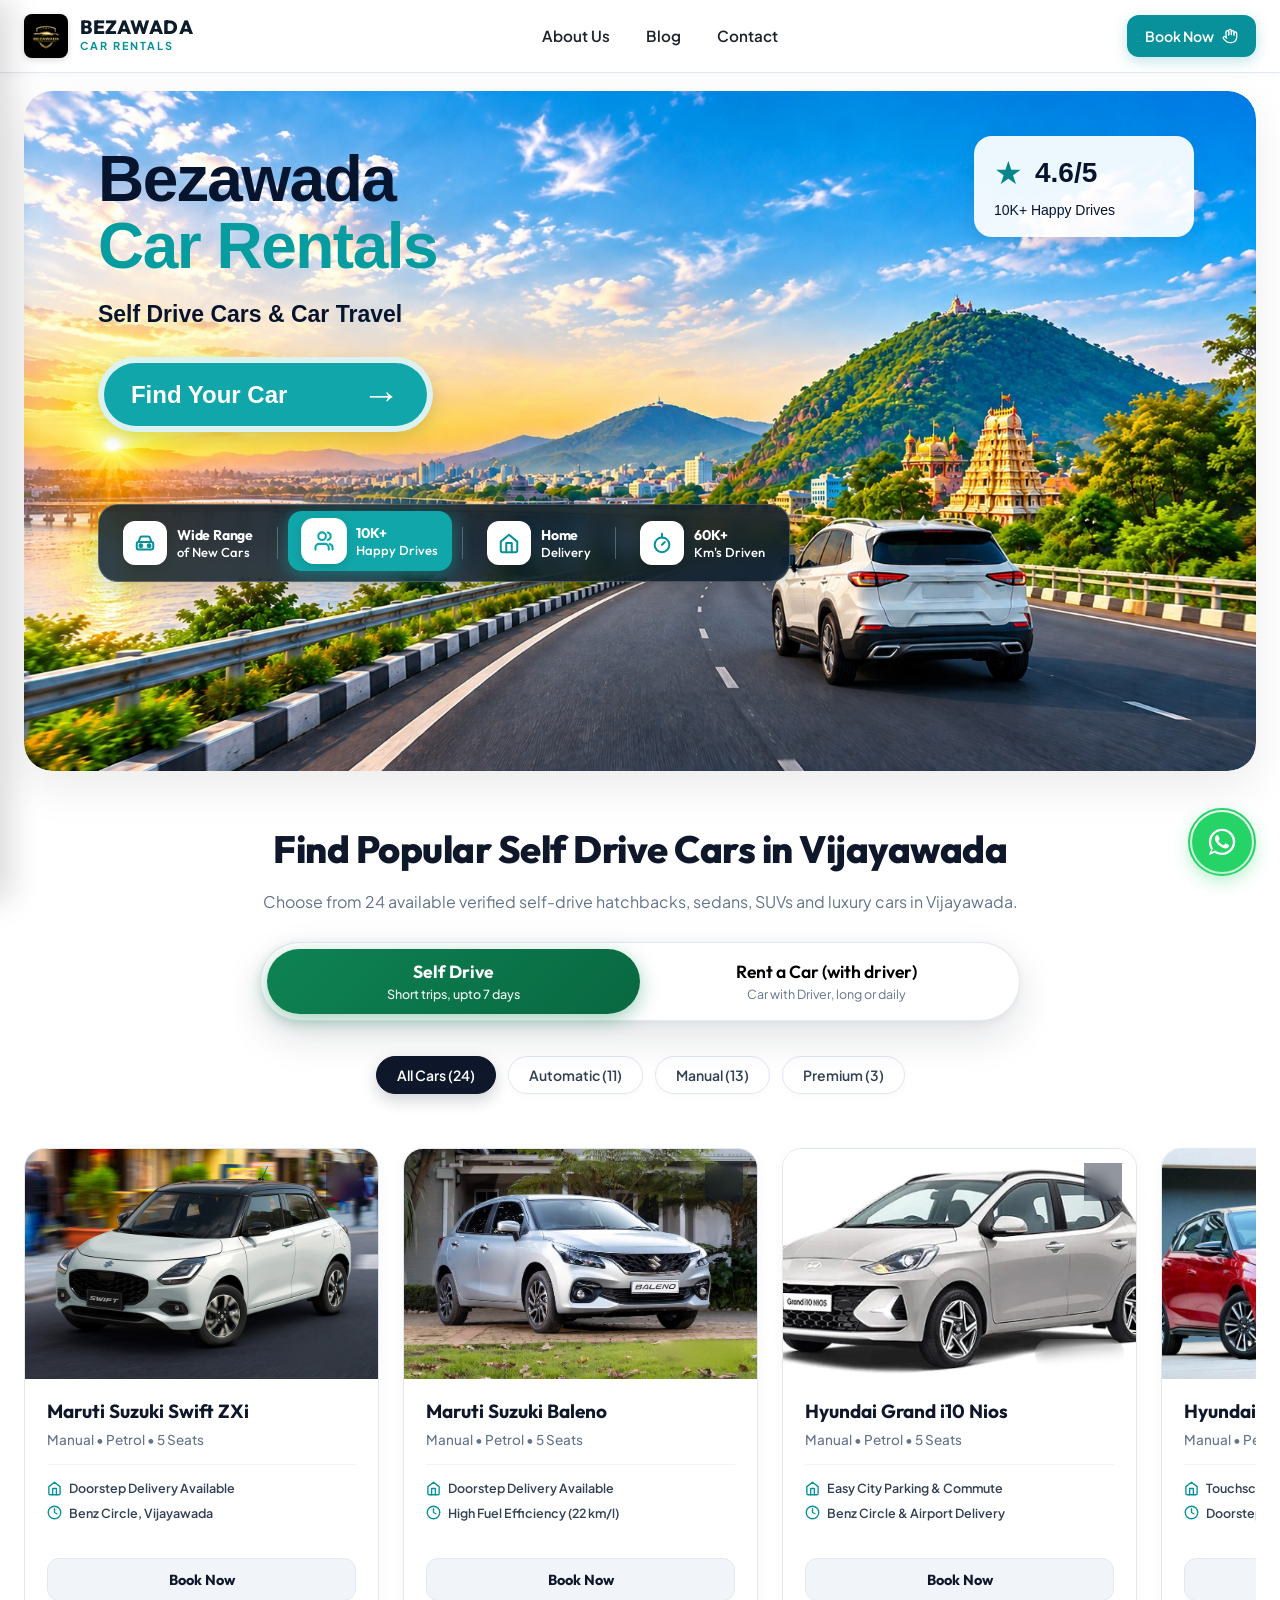
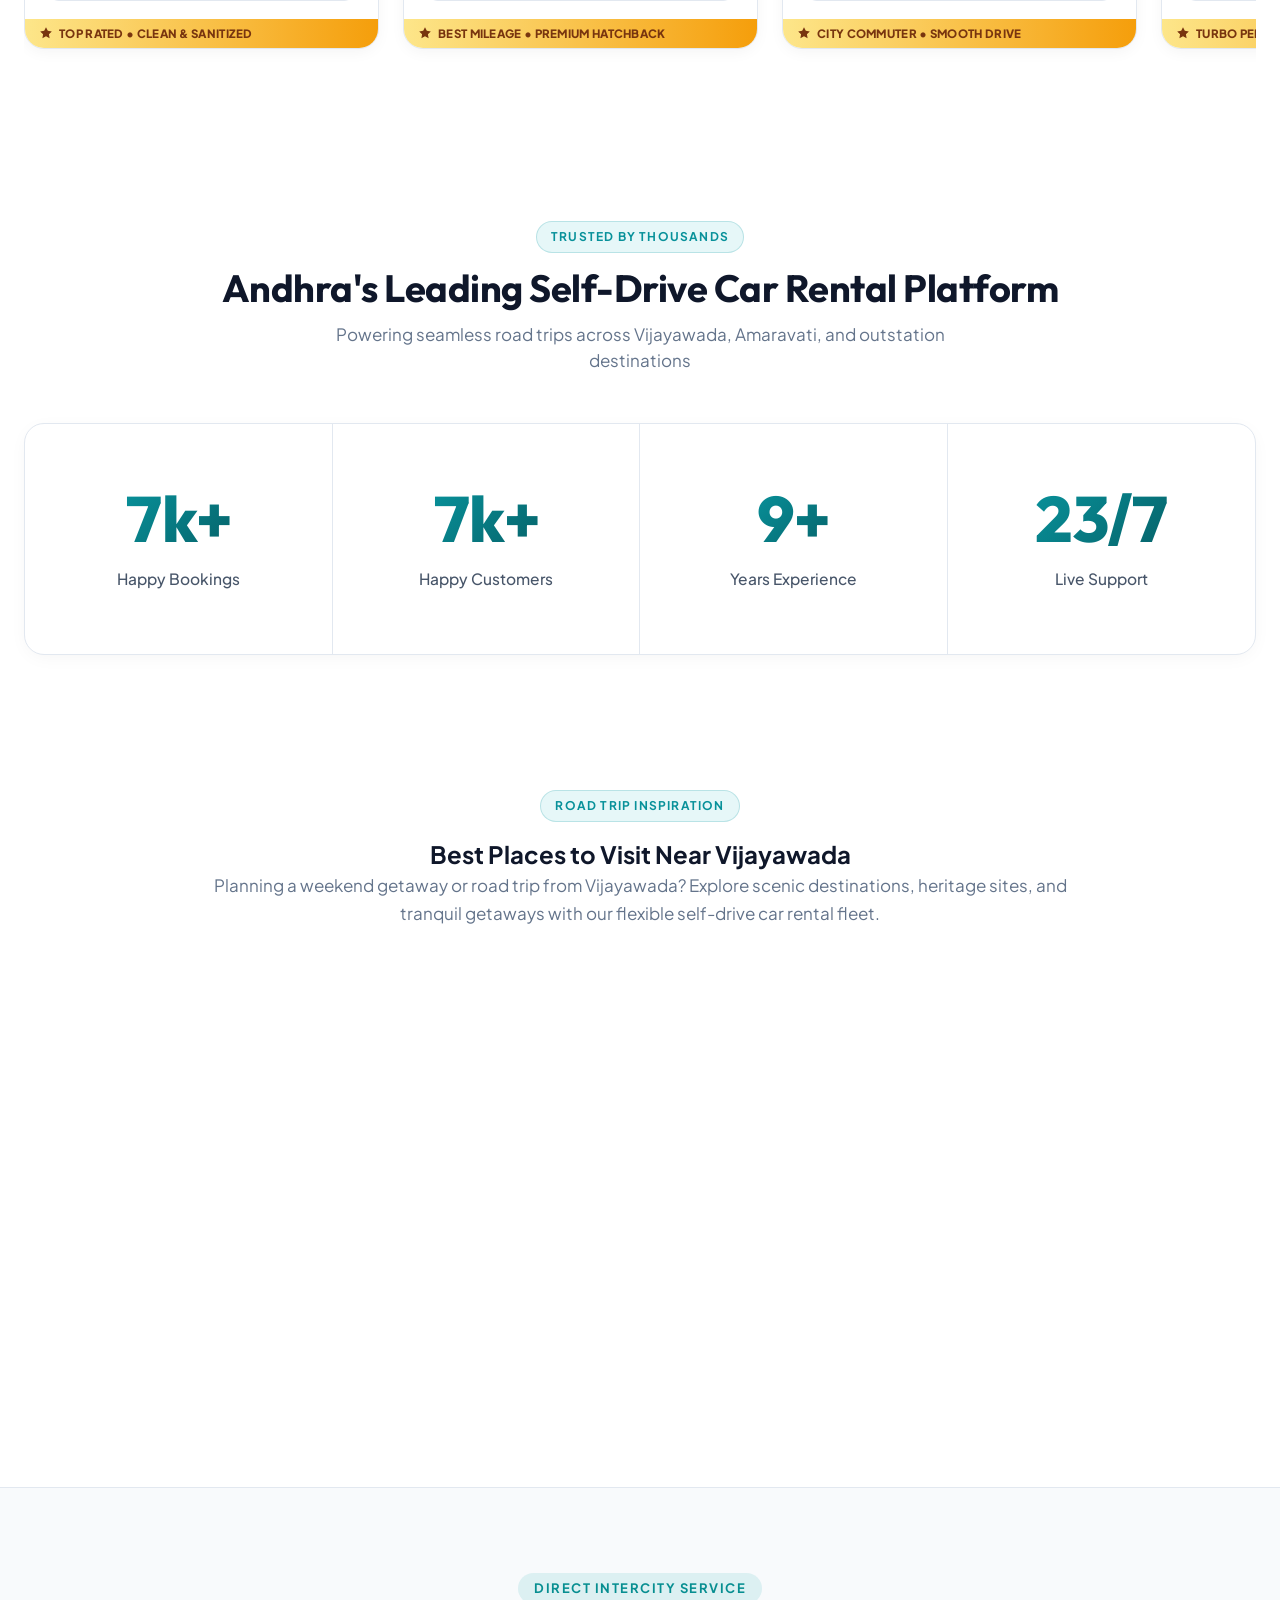
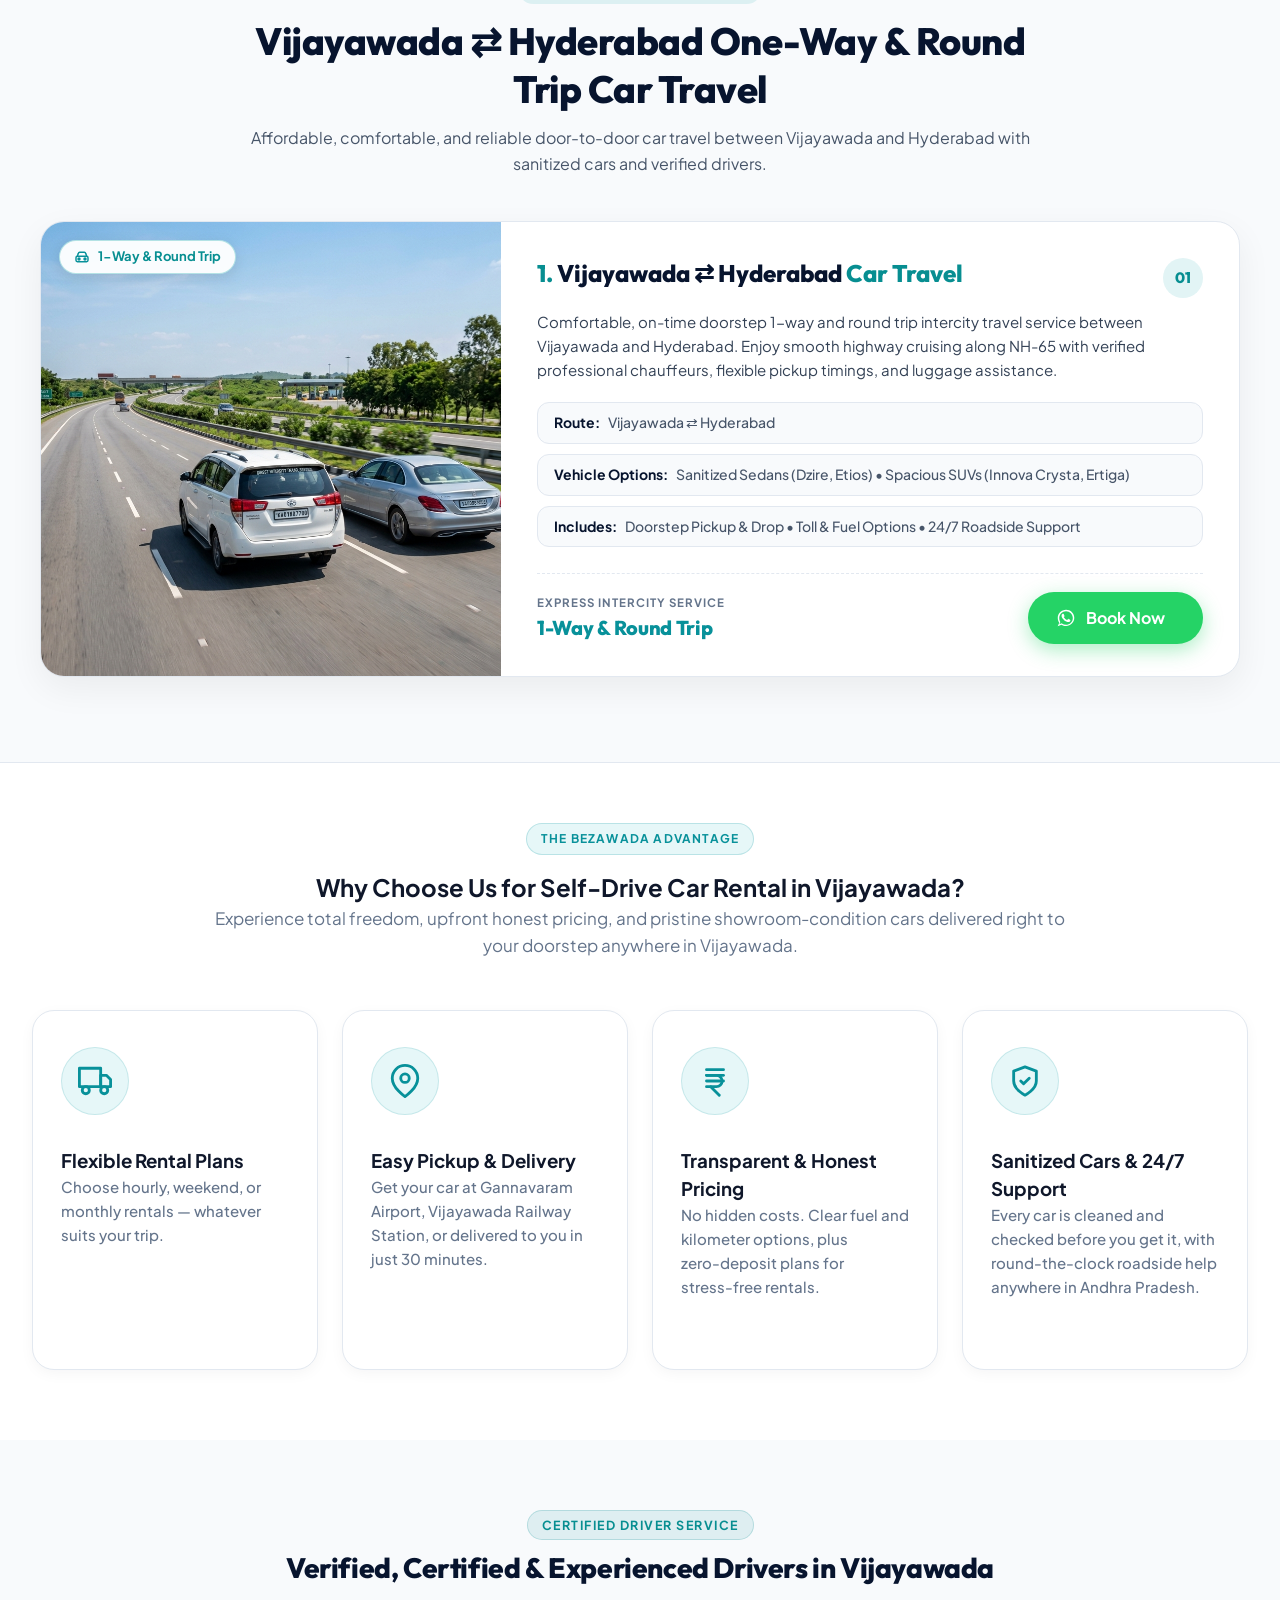
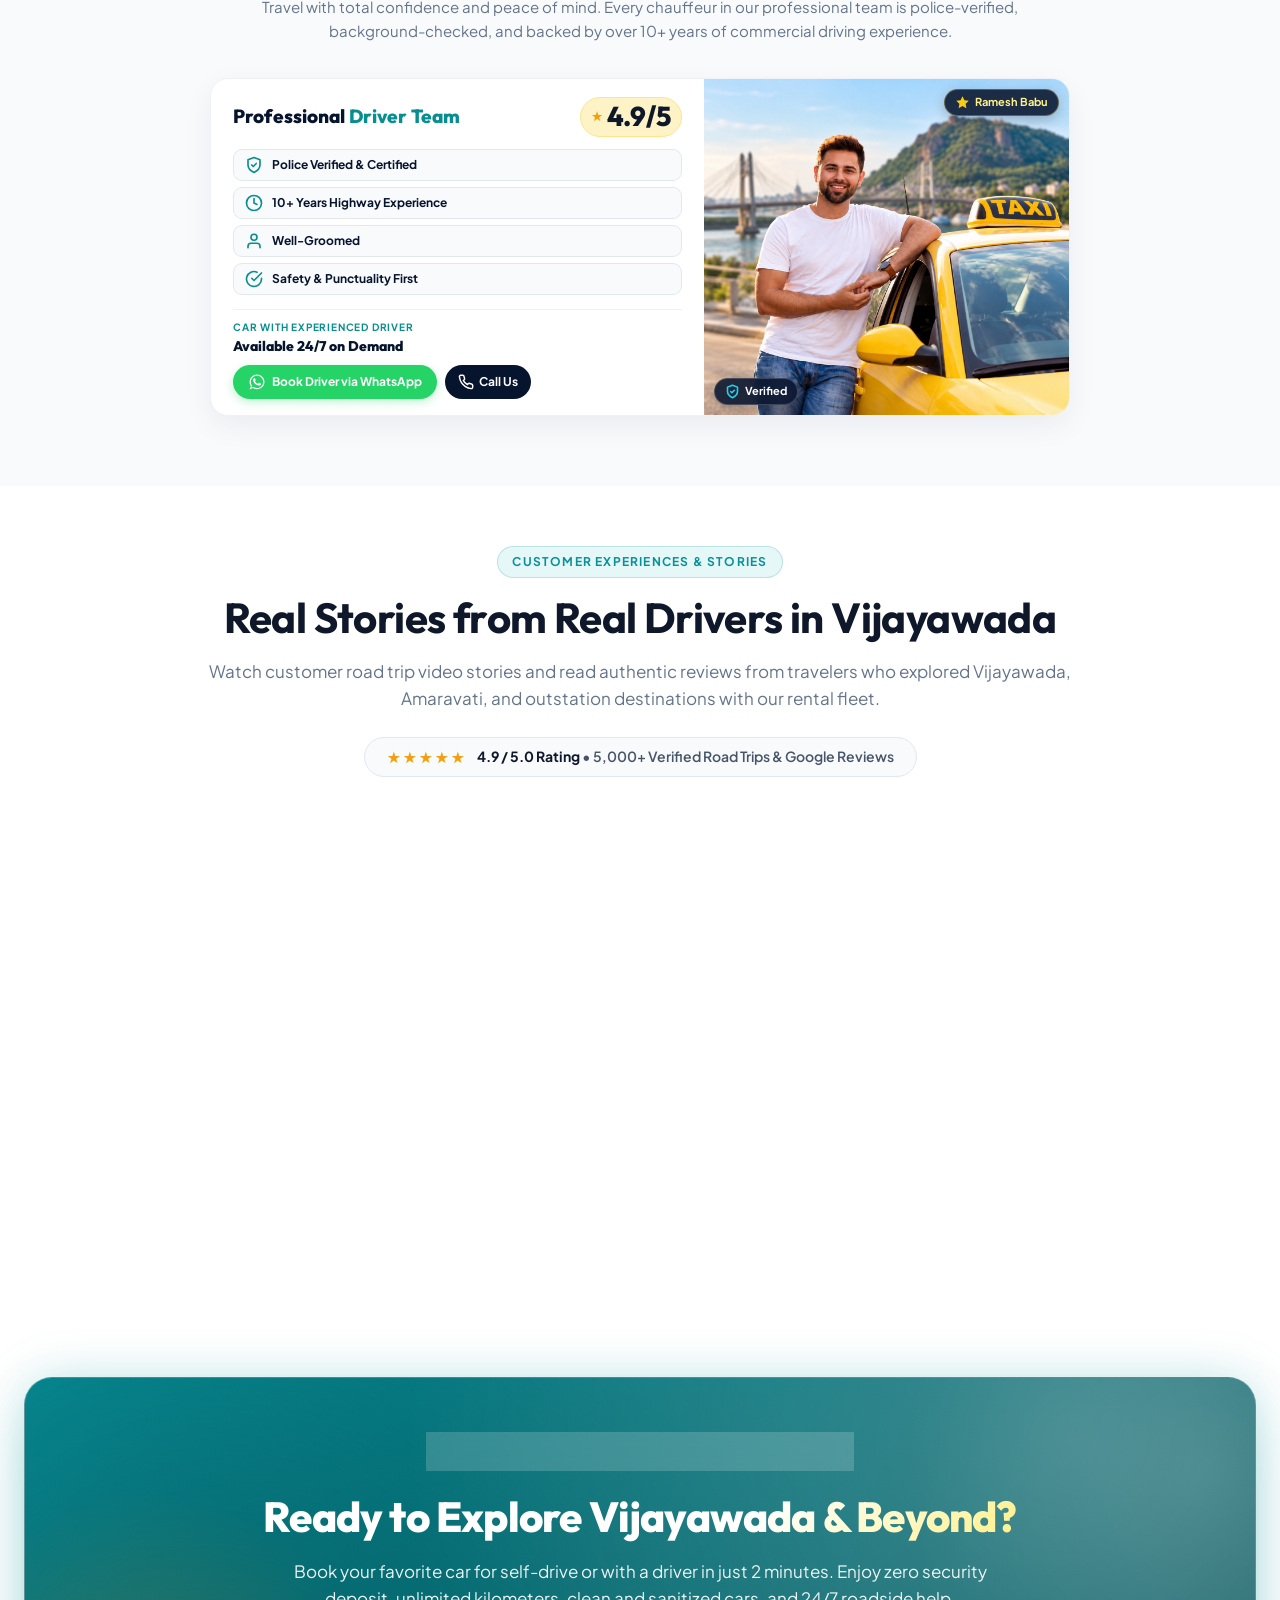
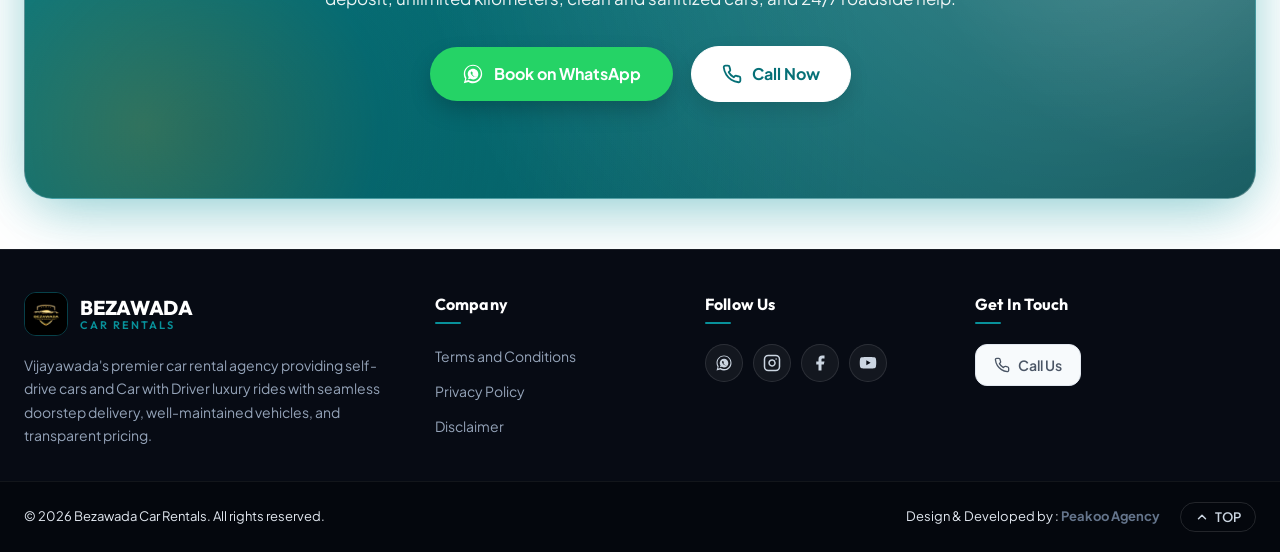
==== commit a25d57b5: "Favicon - icon update" ====
--- a/index.html
+++ b/index.html
@@ -4,11 +4,41 @@
 <head>
   <meta charset="UTF-8">
   <meta name="viewport" content="width=device-width, initial-scale=1.0">
-  <title>Bezawada Car Rentals - Best Self Drive & Car with Driver Car Rentals Across Vijayawada</title>
+  <!-- Primary Meta Tags -->
+  <title>Bezawada Car Rentals | Best Self Drive & Car with Driver in Vijayawada</title>
+  <meta name="title" content="Bezawada Car Rentals | Best Self Drive & Car with Driver in Vijayawada">
   <meta name="description"
-    content="Best Self Drive Car Rentals Across Vijayawada - Easy, Affordable & Flexible. Rent sanitized luxury, SUV, and hatchback cars with doorstep delivery and unlimited kms.">
+    content="Best Self Drive Car Rentals Across Vijayawada - Easy, Affordable & Flexible. Rent sanitized luxury, SUV, and hatchback cars with doorstep delivery, unlimited kms & 24/7 support.">
   <meta name="keywords"
-    content="Vijayawada car rental, self drive car Vijayawada, car rental Gannavaram airport, Bezawada car rentals, Car with Driver cars Vijayawada">
+    content="Vijayawada car rental, self drive car Vijayawada, car rental Gannavaram airport, Bezawada car rentals, Car with Driver cars Vijayawada, self drive cars Vijayawada price, car hire Vijayawada">
+  <meta name="author" content="Bezawada Car Rentals">
+  <meta name="robots" content="index, follow">
+
+  <!-- Favicon / App Icons -->
+  <link rel="icon" type="image/x-icon" href="favicon.ico">
+  <link rel="icon" type="image/png" sizes="32x32" href="favicon-32x32.png">
+  <link rel="icon" type="image/png" sizes="16x16" href="favicon-16x16.png">
+  <link rel="apple-touch-icon" sizes="180x180" href="apple-touch-icon.png">
+  <link rel="icon" type="image/jpeg" href="logo/logo.jpeg">
+  <link rel="shortcut icon" href="favicon.ico">
+
+  <!-- Open Graph / Facebook / WhatsApp -->
+  <meta property="og:type" content="website">
+  <meta property="og:url" content="https://www.bezawadacarrental.com/">
+  <meta property="og:title" content="Bezawada Car Rentals | Best Self Drive & Car with Driver in Vijayawada">
+  <meta property="og:description"
+    content="Best Self Drive Car Rentals Across Vijayawada - Easy, Affordable & Flexible. Rent sanitized luxury, SUV, and hatchback cars with doorstep delivery, unlimited kms & 24/7 support.">
+  <meta property="og:image" content="https://www.bezawadacarrental.com/logo/logo.jpeg">
+  <meta property="og:image:alt" content="Bezawada Car Rentals Logo">
+  <meta property="og:site_name" content="Bezawada Car Rentals">
+
+  <!-- Twitter Card -->
+  <meta name="twitter:card" content="summary_large_image">
+  <meta name="twitter:url" content="https://www.bezawadacarrental.com/">
+  <meta name="twitter:title" content="Bezawada Car Rentals | Best Self Drive & Car with Driver in Vijayawada">
+  <meta name="twitter:description"
+    content="Best Self Drive Car Rentals Across Vijayawada - Easy, Affordable & Flexible. Rent sanitized luxury, SUV, and hatchback cars with doorstep delivery, unlimited kms & 24/7 support.">
+  <meta name="twitter:image" content="https://www.bezawadacarrental.com/logo/logo.jpeg">
 
   <!-- Google Fonts: Plus Jakarta Sans & Outfit -->
   <link rel="preconnect" href="https://fonts.googleapis.com">
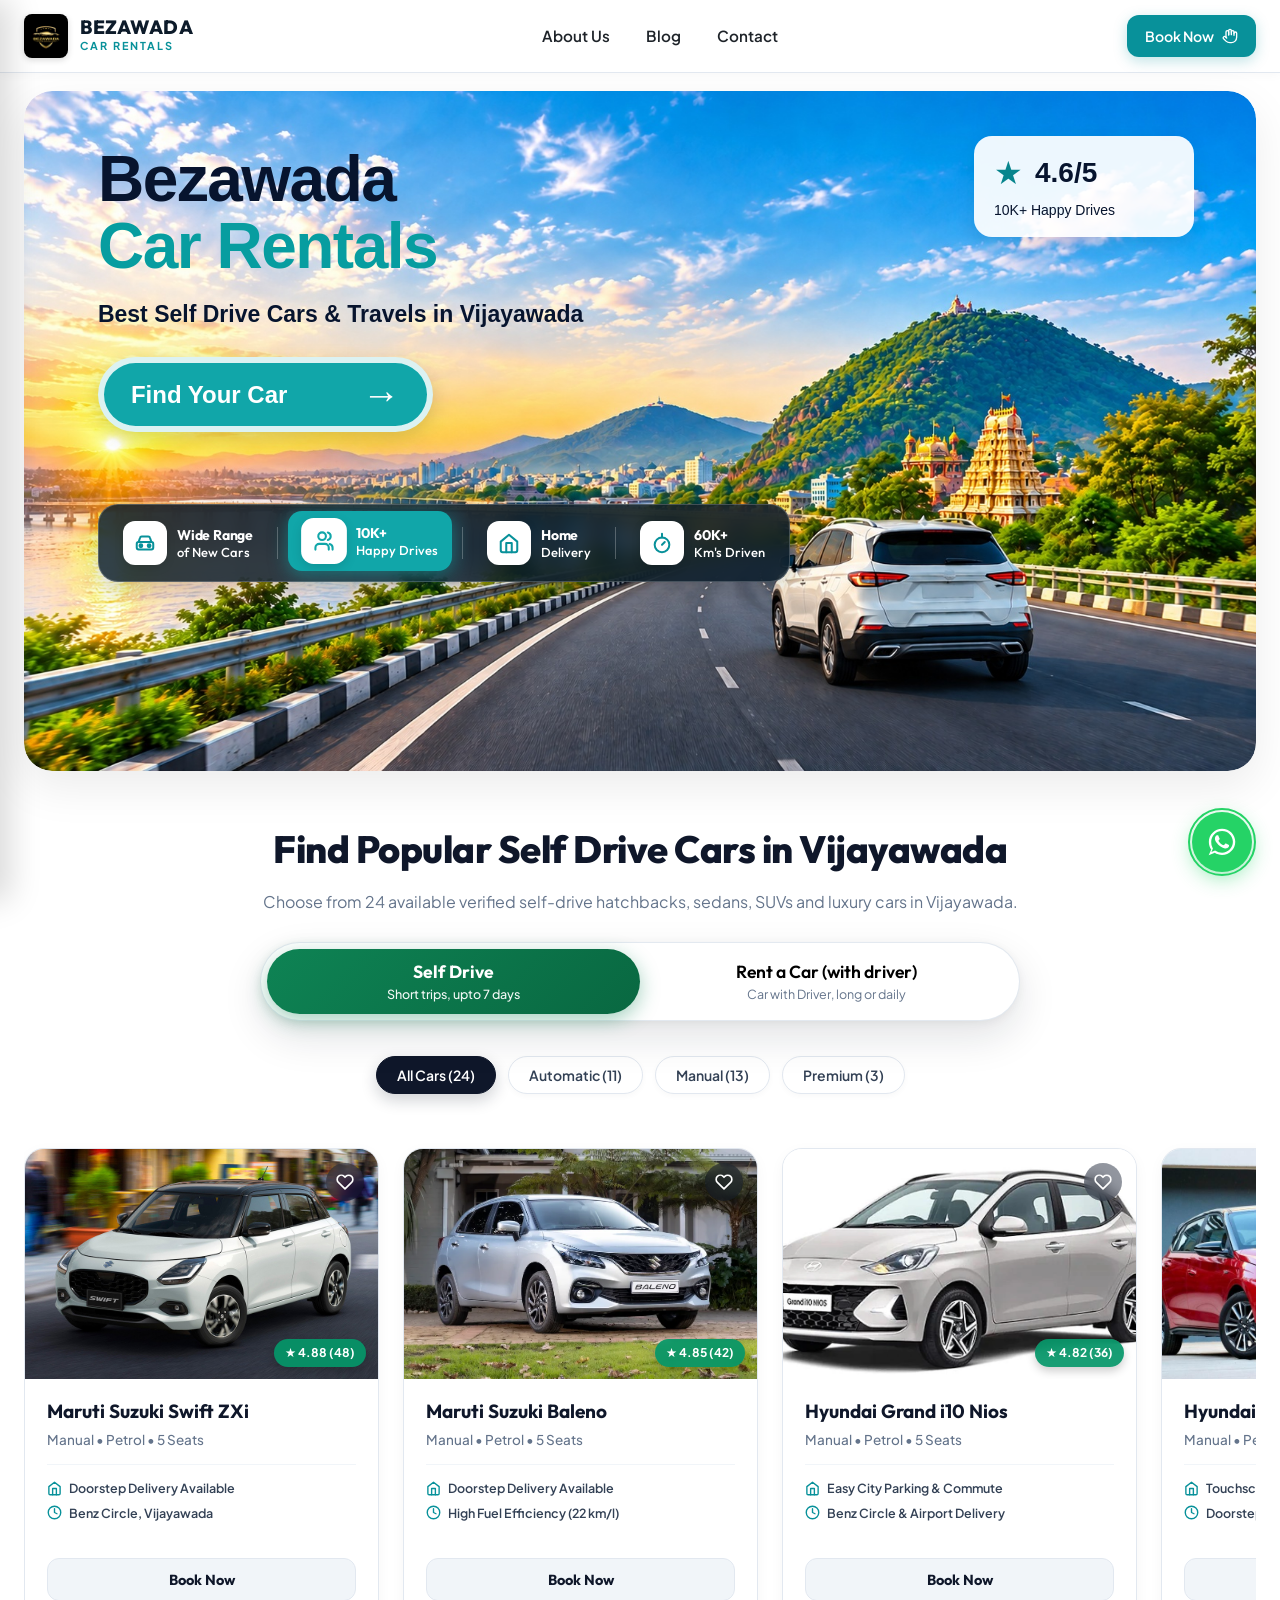
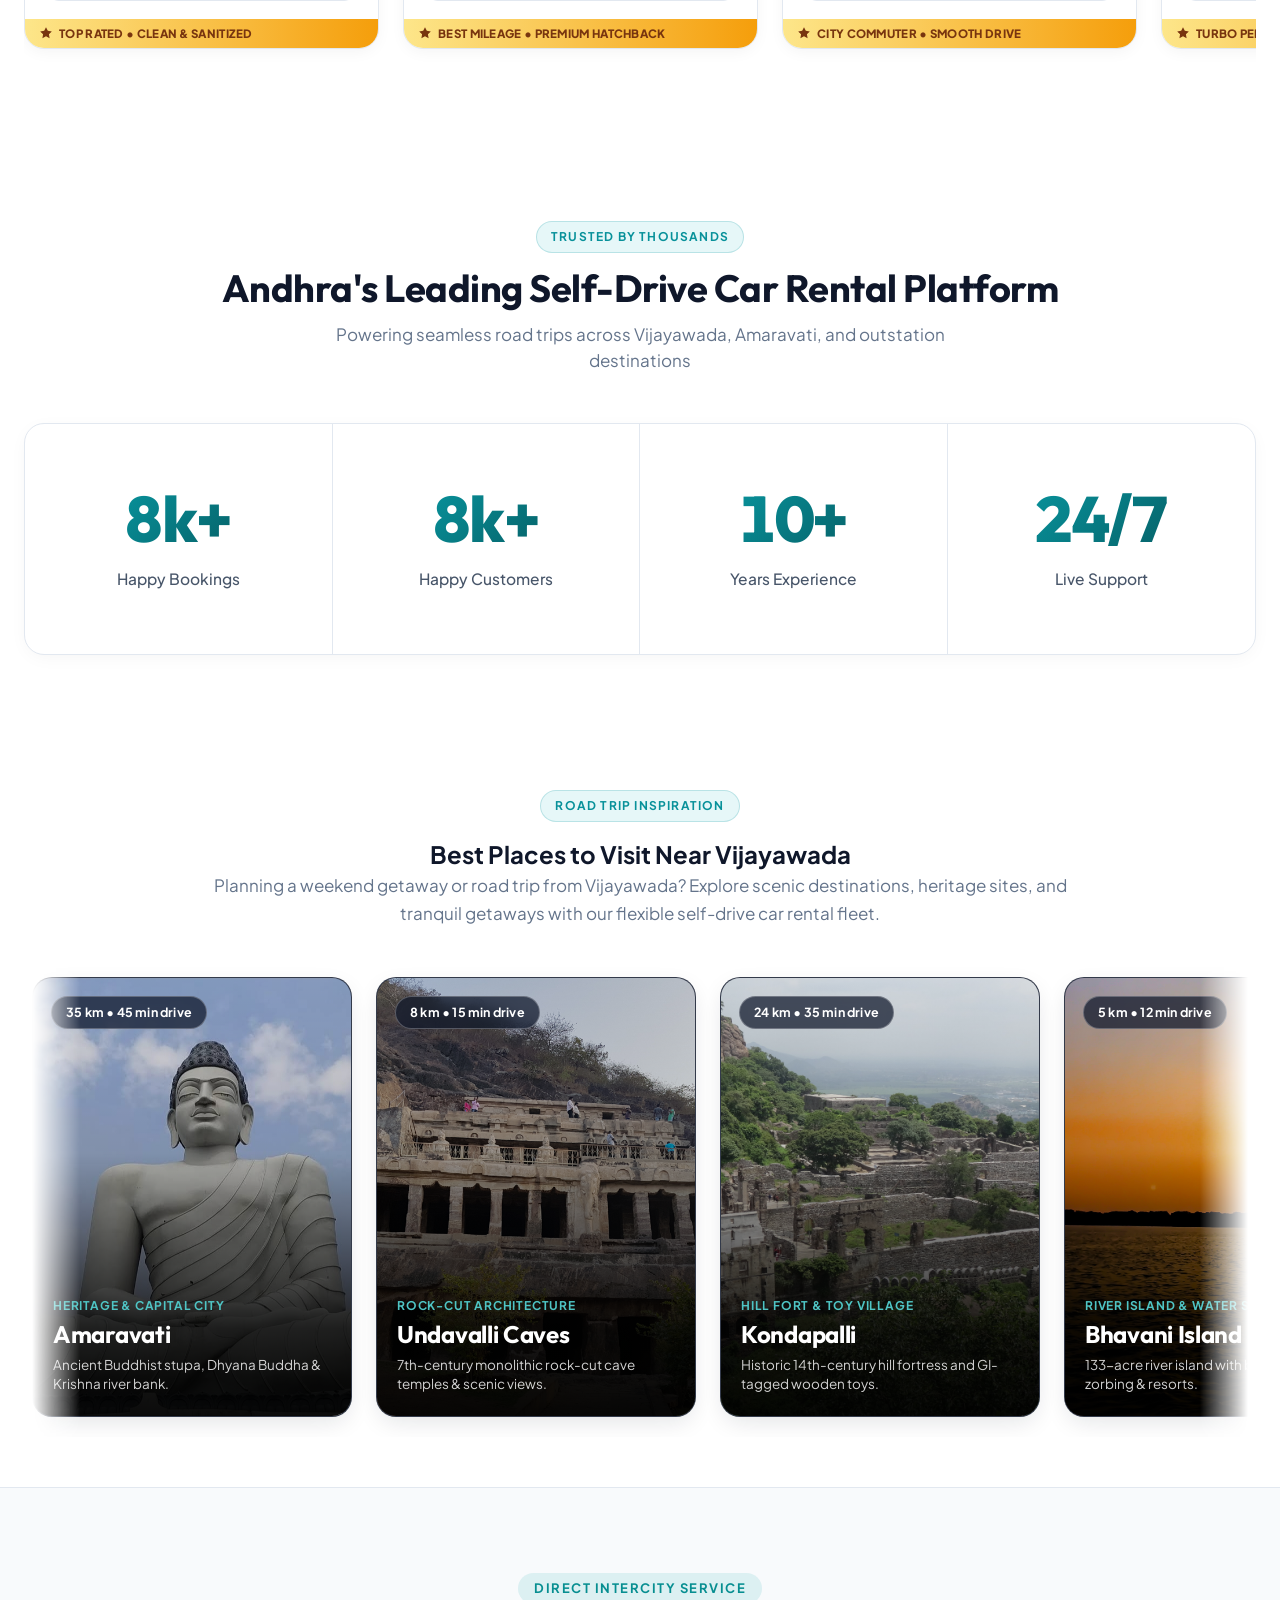
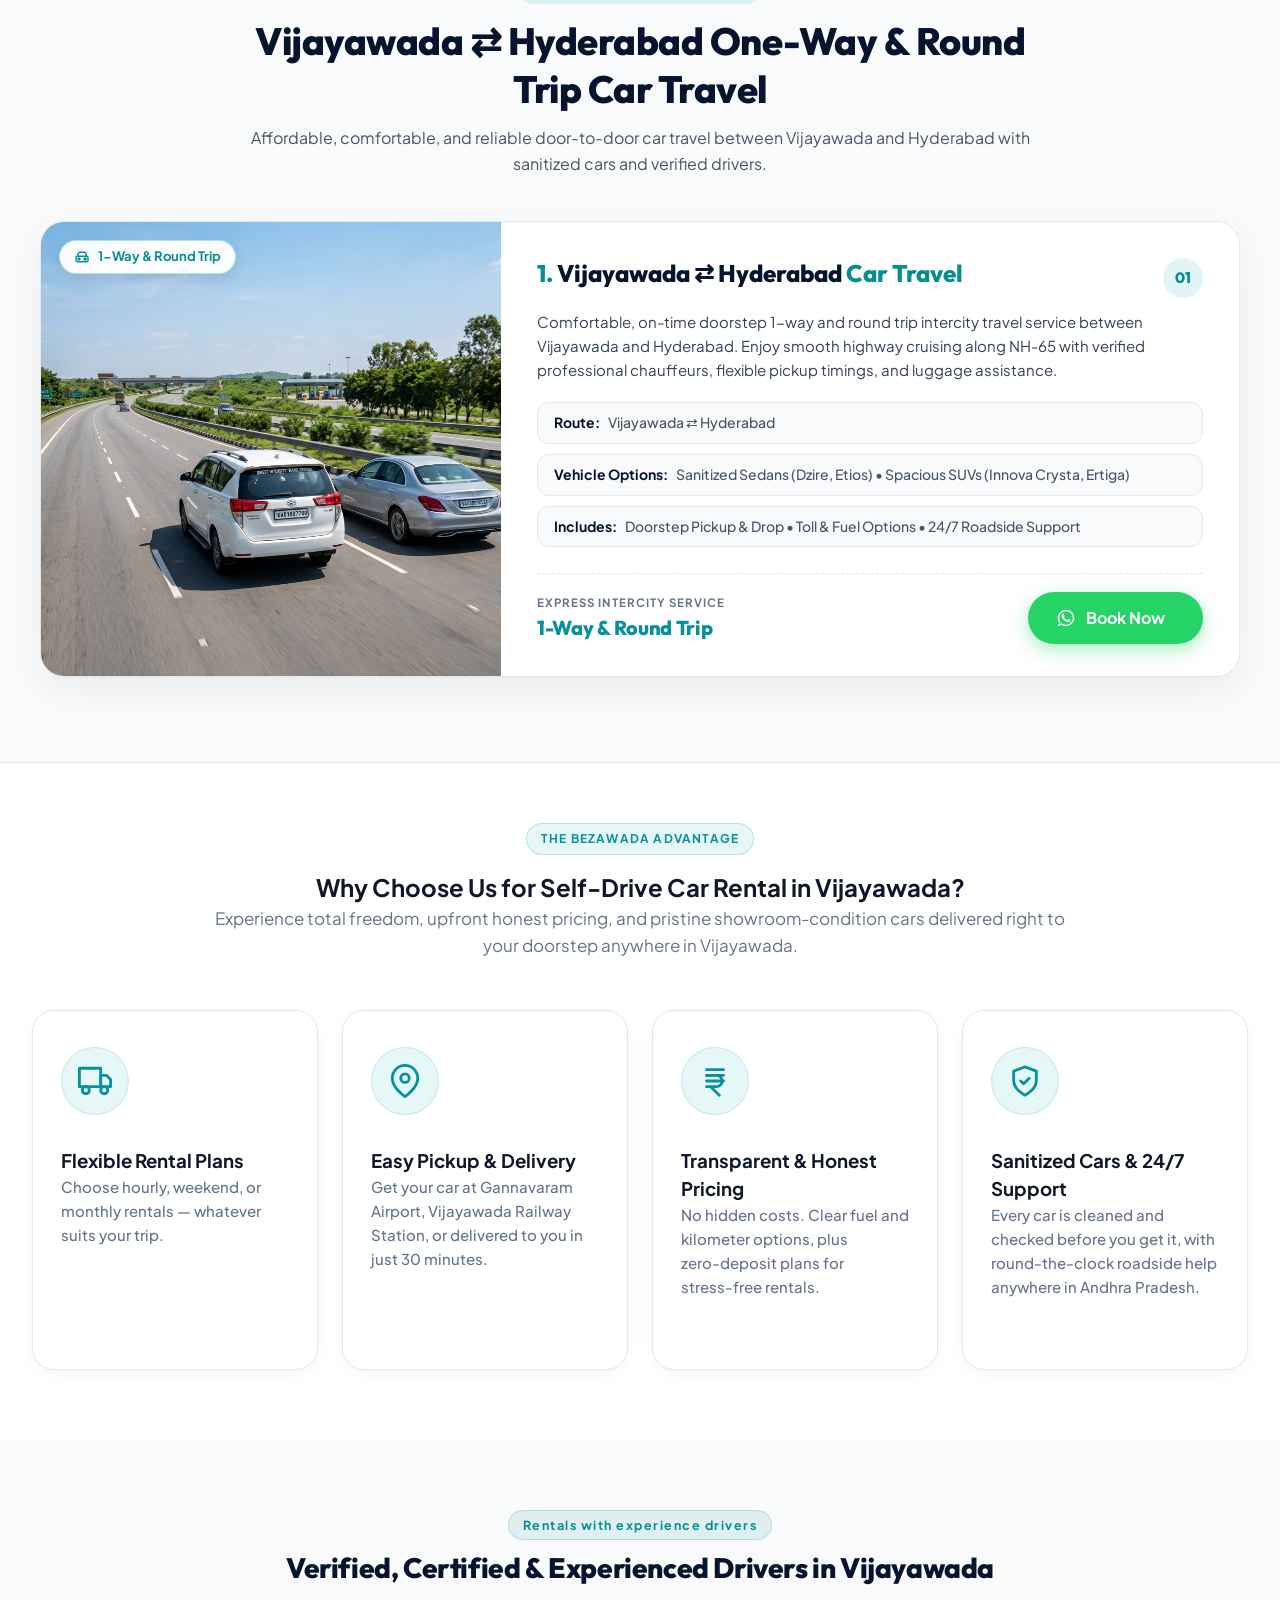
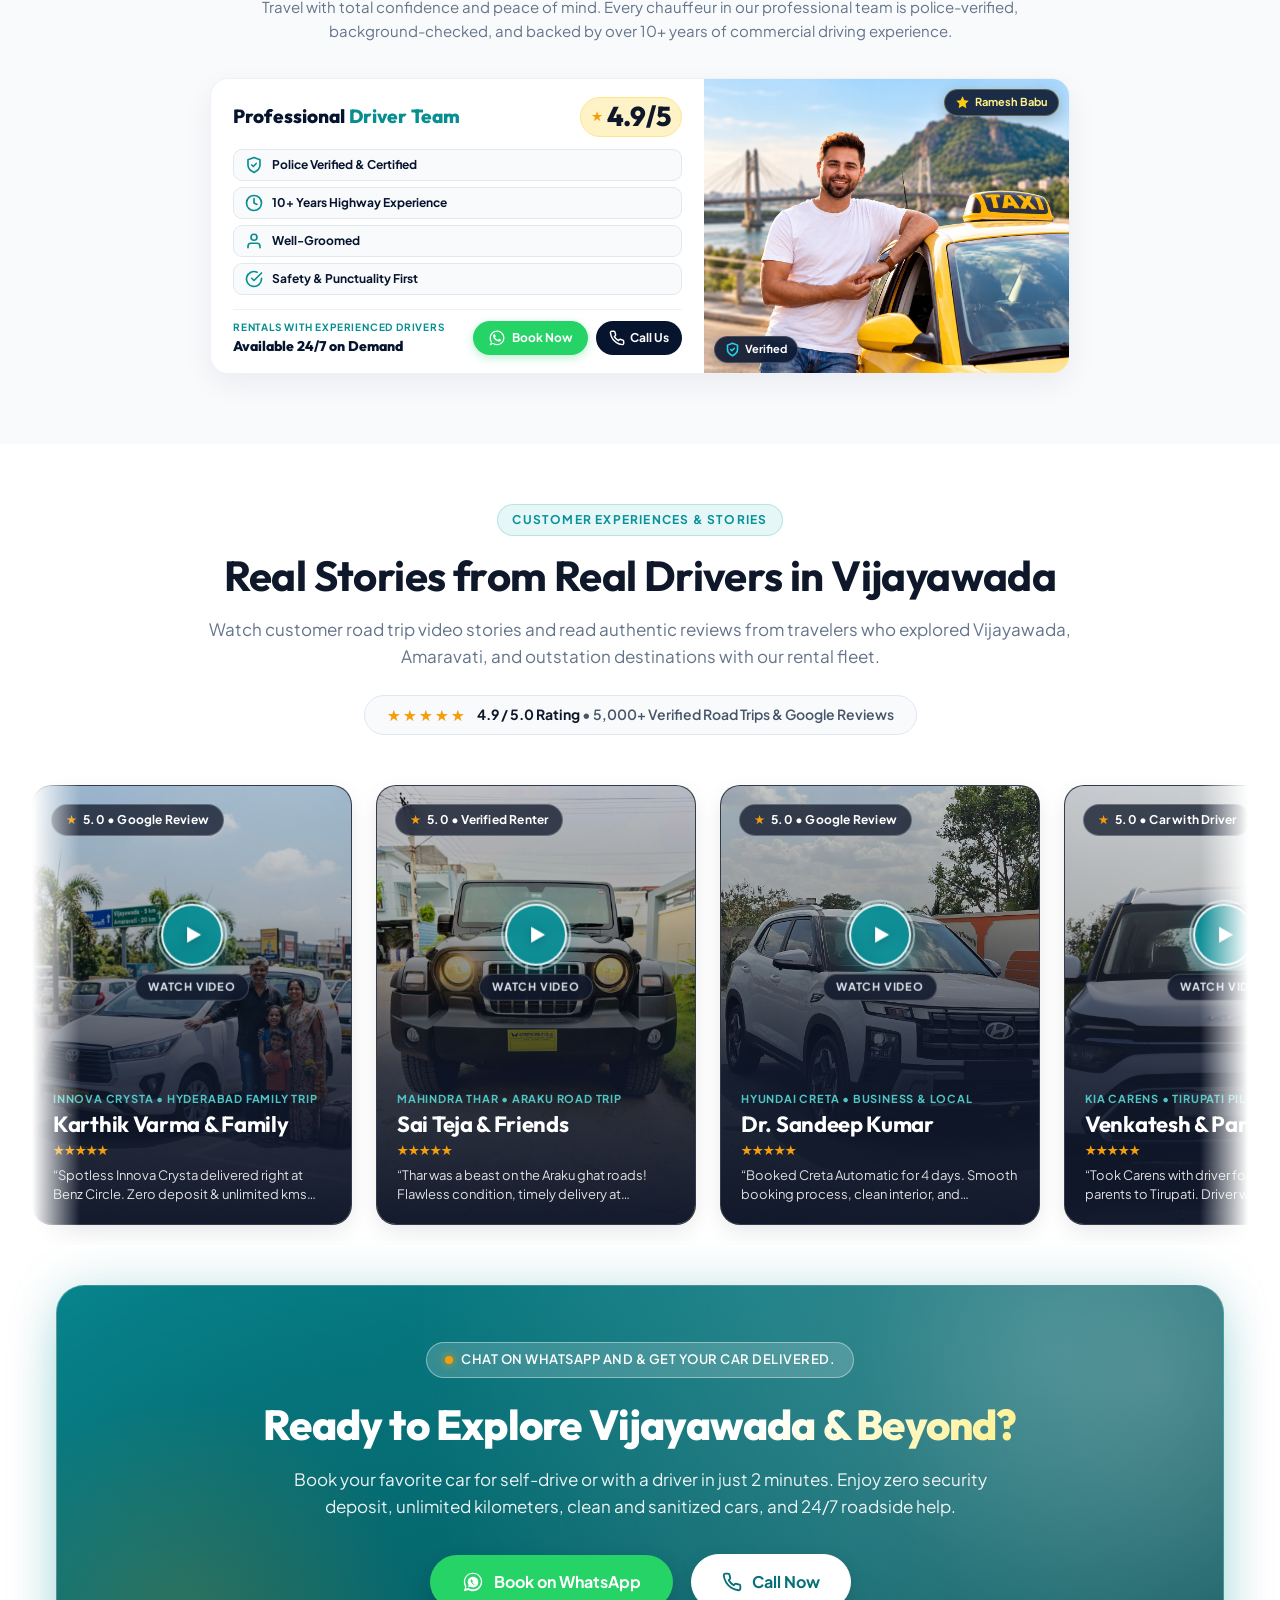
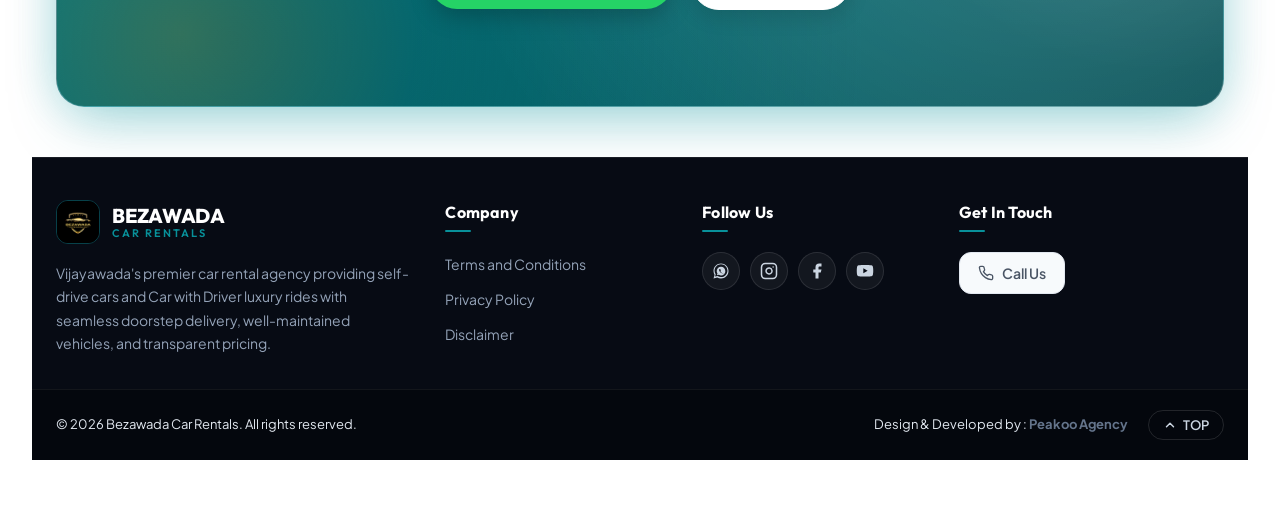
==== commit 40205c95: "Updated the Client Request (CAR Booking with Form )" ====
--- a/index.html
+++ b/index.html
@@ -2,6 +2,14 @@
 <html lang="en">
 
 <head>
+  <!-- Google Tag Manager -->
+  <script>(function(w,d,s,l,i){w[l]=w[l]||[];w[l].push({'gtm.start':
+  new Date().getTime(),event:'gtm.js'});var f=d.getElementsByTagName(s)[0],
+  j=d.createElement(s),dl=l!='dataLayer'?'&l='+l:'';j.async=true;j.src=
+  'https://www.googletagmanager.com/gtm.js?id='+i+dl;f.parentNode.insertBefore(j,f);
+  })(window,document,'script','dataLayer','GTM-5Z375W5P');</script>
+  <!-- End Google Tag Manager -->
+
   <meta charset="UTF-8">
   <meta name="viewport" content="width=device-width, initial-scale=1.0">
   <!-- Primary Meta Tags -->
@@ -54,9 +62,324 @@
   <link rel="stylesheet" href="best_places.css">
   <link rel="stylesheet" href="why_choose.css">
   <link rel="stylesheet" href="testimonials.css">
+
+  <!-- Car Booking Popup Modal Styles -->
+  <style>
+    .booking-modal-overlay {
+      position: fixed;
+      inset: 0;
+      background: rgba(15, 23, 42, 0.78);
+      backdrop-filter: blur(8px);
+      -webkit-backdrop-filter: blur(8px);
+      z-index: 999999;
+      display: flex;
+      align-items: center;
+      justify-content: center;
+      padding: 16px;
+      opacity: 0;
+      visibility: hidden;
+      transition: opacity 0.28s ease, visibility 0.28s ease;
+    }
+
+    .booking-modal-overlay.is-open {
+      opacity: 1;
+      visibility: visible;
+    }
+
+    .booking-modal-box {
+      position: relative;
+      width: 100%;
+      max-width: 480px;
+      background: #FFFFFF;
+      border-radius: 22px;
+      padding: 26px 24px 22px;
+      box-shadow: 0 24px 60px -10px rgba(15, 23, 42, 0.35), 0 0 0 1px rgba(226, 232, 240, 0.9);
+      transform: scale(0.92) translateY(12px);
+      transition: transform 0.32s cubic-bezier(0.16, 1, 0.3, 1);
+      max-height: 94vh;
+      overflow-y: auto;
+    }
+
+    .booking-modal-overlay.is-open .booking-modal-box {
+      transform: scale(1) translateY(0);
+    }
+
+    .btn-close-booking-modal {
+      position: absolute;
+      top: 18px;
+      right: 18px;
+      width: 36px;
+      height: 36px;
+      border-radius: 50%;
+      background: #F1F5F9;
+      border: 1px solid #E2E8F0;
+      color: #475569;
+      display: flex;
+      align-items: center;
+      justify-content: center;
+      cursor: pointer;
+      transition: all 0.2s ease;
+      z-index: 10;
+    }
+
+    .btn-close-booking-modal:hover {
+      background: #E2E8F0;
+      color: #0F172A;
+      transform: rotate(90deg);
+    }
+
+    .booking-modal-header {
+      margin-bottom: 12px;
+      padding-right: 32px;
+    }
+
+    .booking-modal-badge {
+      display: inline-flex;
+      align-items: center;
+      gap: 6px;
+      background: #E6F7F8;
+      color: #08919A;
+      font-size: 11px;
+      font-weight: 700;
+      text-transform: uppercase;
+      letter-spacing: 0.5px;
+      padding: 4px 10px;
+      border-radius: 9999px;
+      margin-bottom: 8px;
+    }
+
+    .booking-modal-title {
+      font-family: 'Outfit', sans-serif;
+      font-size: 22px;
+      font-weight: 700;
+      color: #0F172A;
+      margin: 0 0 4px;
+    }
+
+    .booking-modal-desc {
+      font-size: 13px;
+      color: #64748B;
+      margin: 0;
+      line-height: 1.45;
+    }
+
+    /* Selected Car Preview Card */
+    .booking-selected-car-card {
+      display: flex;
+      align-items: center;
+      gap: 12px;
+      background: linear-gradient(135deg, #F0FDF4 0%, #E6F7F8 100%);
+      border: 1px solid #BBF7D0;
+      border-radius: 14px;
+      padding: 12px 14px;
+      margin: 12px 0 14px;
+    }
+
+    .car-summary-icon {
+      width: 40px;
+      height: 40px;
+      border-radius: 10px;
+      background: #0e8354;
+      color: #FFFFFF;
+      display: flex;
+      align-items: center;
+      justify-content: center;
+      flex-shrink: 0;
+    }
+
+    .car-summary-details {
+      flex: 1;
+      min-width: 0;
+    }
+
+    .car-summary-top {
+      display: flex;
+      align-items: center;
+      justify-content: space-between;
+      gap: 8px;
+      margin-bottom: 2px;
+    }
+
+    .car-summary-top h4 {
+      font-family: 'Outfit', sans-serif;
+      font-size: 15px;
+      font-weight: 700;
+      color: #0F172A;
+      margin: 0;
+      white-space: nowrap;
+      overflow: hidden;
+      text-overflow: ellipsis;
+    }
+
+    .car-summary-service-tag {
+      background: #0e8354;
+      color: #FFFFFF;
+      font-size: 10.5px;
+      font-weight: 700;
+      padding: 2px 8px;
+      border-radius: 9999px;
+      white-space: nowrap;
+    }
+
+    .car-summary-specs {
+      font-size: 12px;
+      color: #475569;
+      margin: 0;
+      white-space: nowrap;
+      overflow: hidden;
+      text-overflow: ellipsis;
+    }
+
+    /* Error alert */
+    .booking-modal-error {
+      background: #FEF2F2;
+      border: 1px solid #FECACA;
+      color: #DC2626;
+      padding: 8px 12px;
+      border-radius: 10px;
+      font-size: 12.5px;
+      font-weight: 500;
+      margin-bottom: 12px;
+    }
+
+    /* Form Groups */
+    .booking-modal-form {
+      display: flex;
+      flex-direction: column;
+      gap: 12px;
+    }
+
+    .booking-form-group {
+      display: flex;
+      flex-direction: column;
+      gap: 5px;
+    }
+
+    .booking-form-label {
+      display: flex;
+      align-items: center;
+      gap: 6px;
+      font-size: 12.5px;
+      font-weight: 600;
+      color: #334155;
+    }
+
+    .booking-form-label svg {
+      color: #08919A;
+    }
+
+    .required-star {
+      color: #EF4444;
+    }
+
+    .booking-form-input {
+      width: 100%;
+      height: 42px;
+      padding: 8px 14px;
+      font-family: 'Plus Jakarta Sans', sans-serif;
+      font-size: 14px;
+      color: #0F172A;
+      background: #F8FAFC;
+      border: 1.5px solid #E2E8F0;
+      border-radius: 11px;
+      outline: none;
+      transition: all 0.2s ease;
+      box-sizing: border-box;
+    }
+
+    .booking-form-input:focus {
+      background: #FFFFFF;
+      border-color: #0e8354;
+      box-shadow: 0 0 0 3px rgba(14, 131, 84, 0.15);
+    }
+
+    .booking-form-input::placeholder {
+      color: #94A3B8;
+      font-size: 13px;
+    }
+
+    /* Modal Actions */
+    .booking-modal-actions {
+      display: flex;
+      gap: 10px;
+      margin-top: 6px;
+    }
+
+    .btn-booking-clear {
+      flex: 1;
+      height: 44px;
+      display: inline-flex;
+      align-items: center;
+      justify-content: center;
+      gap: 6px;
+      background: #F1F5F9;
+      color: #475569;
+      border: 1.5px solid #CBD5E1;
+      border-radius: 12px;
+      font-family: 'Plus Jakarta Sans', sans-serif;
+      font-size: 14px;
+      font-weight: 600;
+      cursor: pointer;
+      transition: all 0.2s ease;
+    }
+
+    .btn-booking-clear:hover {
+      background: #E2E8F0;
+      color: #1E293B;
+      border-color: #94A3B8;
+    }
+
+    .btn-booking-proceed {
+      flex: 2;
+      height: 44px;
+      display: inline-flex;
+      align-items: center;
+      justify-content: center;
+      gap: 8px;
+      background: linear-gradient(135deg, #0e8354 0%, #096841 100%);
+      color: #FFFFFF;
+      border: none;
+      border-radius: 12px;
+      font-family: 'Plus Jakarta Sans', sans-serif;
+      font-size: 14.5px;
+      font-weight: 700;
+      cursor: pointer;
+      box-shadow: 0 6px 18px rgba(14, 131, 84, 0.32);
+      transition: all 0.22s ease;
+    }
+
+    .btn-booking-proceed:hover {
+      transform: translateY(-2px);
+      box-shadow: 0 10px 24px rgba(14, 131, 84, 0.42);
+      filter: brightness(1.05);
+    }
+
+    .btn-booking-proceed:active {
+      transform: translateY(0);
+    }
+
+    @media (max-width: 480px) {
+      .booking-modal-box {
+        padding: 22px 18px 20px;
+        border-radius: 18px;
+      }
+
+      .booking-modal-title {
+        font-size: 20px;
+      }
+
+      .booking-modal-actions {
+        flex-direction: row;
+      }
+    }
+  </style>
 </head>
 
 <body>
+  <!-- Google Tag Manager (noscript) -->
+  <noscript><iframe src="https://www.googletagmanager.com/ns.html?id=GTM-5Z375W5P"
+  height="0" width="0" style="display:none;visibility:hidden"></iframe></noscript>
+  <!-- End Google Tag Manager (noscript) -->
 
   <!-- ==========================================================================
        SECTION 1: INDEX.HTML (Site Header, Mobile Drawer, Hero Banner & Revv Showcase)
@@ -156,7 +479,7 @@
         <h2 class="location-title"></h2>
 
         <div class="hero-description">
-          <strong>Self Drive Cars & Car Travel</strong>
+          <strong> Best Self Drive Cars & Travels in Vijayawada</strong>
         </div>
 
         <!-- BUTTON -->
@@ -2277,7 +2600,7 @@
     <div class="drivers-container">
 
       <div class="drivers-header">
-        <span class="drivers-badge">CERTIFIED DRIVER SERVICE</span>
+        <span class="drivers-badge">Rentals with experience drivers</span>
         <h2>Verified, Certified &amp; Experienced Drivers in Vijayawada</h2>
         <p class="drivers-subtitle">
           Travel with total confidence and peace of mind. Every chauffeur in our professional team is police-verified,
@@ -2357,7 +2680,7 @@
 
             <div class="drivers-card-bottom">
               <div class="driver-action-info">
-                <span class="action-caption">CAR WITH EXPERIENCED DRIVER</span>
+                <span class="action-caption">RENTALS WITH EXPERIENCED DRIVERS</span>
                 <span class="action-highlight">Available 24/7 on Demand</span>
               </div>
 
@@ -2369,7 +2692,7 @@
                     <path
                       d="M12.04 2C6.58 2 2.13 6.45 2.13 11.91c0 2.11.66 4.07 1.79 5.68L2 22l4.57-1.87c1.55 1.01 3.39 1.6 5.47 1.6 5.46 0 9.91-4.45 9.91-9.91S17.5 2 12.04 2zm0 18.06c-1.8 0-3.48-.54-4.88-1.46l-.35-.23-2.73 1.12 1.14-2.65-.24-.37A8.15 8.15 0 0 1 3.91 11.9c0-4.48 3.65-8.13 8.13-8.13 4.48 0 8.13 3.65 8.13 8.13 0 4.49-3.65 8.16-8.13 8.16zm4.72-6.1c-.26-.13-1.54-.76-1.78-.85-.24-.09-.41-.13-.59.13-.17.26-.68.85-.83 1.02-.15.17-.3.19-.56.06-.26-.13-1.1-.4-2.1-1.28-.77-.69-1.3-1.54-1.45-1.8-.15-.26-.02-.4.11-.53.12-.12.26-.3.39-.46.13-.15.17-.26.26-.43.09-.17.04-.32-.02-.45s-.59-1.42-.81-1.94c-.21-.51-.43-.44-.59-.45h-.5c-.17 0-.45.06-.69.32-.24.26-.91.89-.91 2.17 0 1.28.93 2.52 1.06 2.7.13.17 1.84 2.81 4.46 3.94.62.27 1.11.43 1.49.55.63.2 1.2.17 1.65.1.5-.07 1.54-.63 1.76-1.24.22-.61.22-1.13.15-1.24-.06-.11-.23-.17-.49-.3z" />
                   </svg>
-                  <span>Book Driver via WhatsApp</span>
+                  <span>Book Now</span>
                 </a>
 
                 <a href="tel:+919393093095" class="btn-driver-call"
@@ -2779,701 +3102,998 @@
 
     </div>
 
-  </section>
-
-  <!-- Video Testimonial Modal Dialog -->
-  <div class="video-modal-overlay" id="videoModalOverlay" role="dialog" aria-modal="true" aria-hidden="true"
-    onclick="handleModalBackdropClick(event)">
-    <div class="video-modal-box">
-      <button class="btn-close-modal" type="button" aria-label="Close video" onclick="closeVideoModal()">
-        <svg viewBox="0 0 24 24" width="20" height="20" stroke="currentColor" stroke-width="2.5" fill="none">
-          <line x1="18" y1="6" x2="6" y2="18"></line>
-          <line x1="6" y1="6" x2="18" y2="18"></line>
-        </svg>
-      </button>
-      <div class="video-player-container">
-        <video id="modalVideoPlayer" controls playsinline preload="auto" poster="">
-          <source id="modalVideoSource" src="" type="video/mp4">
-          Your browser does not support the video tag.
-        </video>
-        <iframe id="modalVideoIframe" style="display:none;" src="" title="Customer Road Trip Video"
-          allow="accelerometer; autoplay; clipboard-write; encrypted-media; gyroscope; picture-in-picture"
-          allowfullscreen></iframe>
-      </div>
-      <div class="video-modal-footer">
-        <div class="modal-author-info">
-          <h4 id="modalCustomerName">Customer Story</h4>
-          <p>
-            <span class="modal-tag" id="modalCarModel">Toyota Innova</span> •
-            <span id="modalTripRoute">Hyderabad Road Trip</span> •
-            <span style="color:#F59E0B;">★★★★★</span>
-          </p>
-          <p id="modalQuoteSnippet" style="margin-top:6px; color:#E2E8F0; font-size:13px; font-style:italic;"></p>
+    <!-- Car Booking Details Modal Dialog (Cars List Section) -->
+    <div class="booking-modal-overlay" id="carBookingModalOverlay" role="dialog" aria-modal="true" aria-hidden="true"
+      onclick="handleBookingModalBackdropClick(event)">
+      <div class="booking-modal-box">
+        <!-- Close Button -->
+        <button class="btn-close-booking-modal" type="button" aria-label="Close booking modal"
+          onclick="closeCarBookingModal()">
+          <svg viewBox="0 0 24 24" width="20" height="20" stroke="currentColor" stroke-width="2.5" fill="none">
+            <line x1="18" y1="6" x2="6" y2="18"></line>
+            <line x1="6" y1="6" x2="18" y2="18"></line>
+          </svg>
+        </button>
+
+        <!-- Modal Header -->
+        <div class="booking-modal-header">
+          <span class="booking-modal-badge">
+            <svg viewBox="0 0 24 24" width="13" height="13" fill="none" stroke="currentColor" stroke-width="2">
+              <path
+                d="M19 17h2c.6 0 1-.4 1-1v-3c0-.9-.7-1.7-1.5-1.9C18.7 10.6 16 10 16 10s-1.3-1.4-2.2-2.3c-.5-.4-1.1-.7-1.8-.7H5c-.6 0-1.1.4-1.4.9l-1.4 2.9A3.7 3.7 0 0 0 2 12v4c0 .6.4 1 1 1h2" />
+              <circle cx="7" cy="17" r="2" />
+              <circle cx="17" cy="17" r="2" />
+            </svg>
+            Bezawada Direct Booking
+          </span>
+          <h3 class="booking-modal-title">Book Your Car</h3>
+          <p class="booking-modal-desc">Please provide your trip details below to proceed with your booking.</p>
         </div>
-        <a href="javascript:void(0)" onclick="closeVideoModal(); scrollToBooking();" class="btn-modal-book-now">
-          Book This Car
-          <svg viewBox="0 0 24 24" width="16" height="16" stroke="currentColor" stroke-width="2.2" fill="none">
-            <polyline points="9 18 15 12 9 6"></polyline>
-          </svg>
-        </a>
+
+        <!-- Selected Car Card Info -->
+        <div class="booking-selected-car-card">
+          <div class="car-summary-icon">
+            <svg viewBox="0 0 24 24" width="22" height="22" fill="none" stroke="currentColor" stroke-width="2">
+              <path
+                d="M5 17h14m-14 0a2 2 0 1 1-4 0 2 2 0 0 1 4 0zm14 0a2 2 0 1 1-4 0 2 2 0 0 1 4 0zm-15-7h16l-2-5H6l-2 5z" />
+            </svg>
+          </div>
+          <div class="car-summary-details">
+            <div class="car-summary-top">
+              <h4 id="bookingModalCarTitle">Selected Car</h4>
+              <span class="car-summary-service-tag" id="bookingModalServiceBadge">Self Drive</span>
+            </div>
+            <p class="car-summary-specs" id="bookingModalCarSpecs">Manual • Petrol • 5 Seats</p>
+          </div>
+        </div>
+
+        <!-- Form Error Alert -->
+        <div class="booking-modal-error" id="bookingModalError" style="display:none;" role="alert"></div>
+
+        <!-- Booking Form -->
+        <form class="booking-modal-form" id="bookingModalForm"
+          onsubmit="event.preventDefault(); handleBookingProceed();">
+          <!-- 1. Name -->
+          <div class="booking-form-group">
+            <label for="bookingModalName" class="booking-form-label">
+              <svg viewBox="0 0 24 24" width="15" height="15" fill="none" stroke="currentColor" stroke-width="2">
+                <path d="M20 21v-2a4 4 0 0 0-4-4H8a4 4 0 0 0-4 4v2"></path>
+                <circle cx="12" cy="7" r="4"></circle>
+              </svg>
+              Full Name <span class="required-star">*</span>
+            </label>
+            <input type="text" id="bookingModalName" name="name" class="booking-form-input"
+              placeholder="Enter your full name" autocomplete="name" required>
+          </div>
+
+          <!-- 2. Mobile -->
+          <div class="booking-form-group">
+            <label for="bookingModalMobile" class="booking-form-label">
+              <svg viewBox="0 0 24 24" width="15" height="15" fill="none" stroke="currentColor" stroke-width="2">
+                <path
+                  d="M22 16.92v3a2 2 0 0 1-2.18 2 19.79 19.79 0 0 1-8.63-3.07 19.5 19.5 0 0 1-6-6 19.79 19.79 0 0 1-3.07-8.67A2 2 0 0 1 4.11 2h3a2 2 0 0 1 2 1.72 12.84 12.84 0 0 0 .7 2.81 2 2 0 0 1-.45 2.11L8.09 9.91a16 16 0 0 0 6 6l1.27-1.27a2 2 0 0 1 2.11-.45 12.84 12.84 0 0 0 2.81.7A2 2 0 0 1 22 16.92z">
+                </path>
+              </svg>
+              Mobile Number <span class="required-star">*</span>
+            </label>
+            <input type="tel" id="bookingModalMobile" name="mobile" class="booking-form-input"
+              placeholder="Enter 10-digit mobile number" maxlength="10" autocomplete="tel" required>
+          </div>
+
+          <!-- 3. Place -->
+          <div class="booking-form-group">
+            <label for="bookingModalPlace" class="booking-form-label">
+              <svg viewBox="0 0 24 24" width="15" height="15" fill="none" stroke="currentColor" stroke-width="2">
+                <path d="M21 10c0 7-9 13-9 13s-9-6-9-13a9 9 0 0 1 18 0z"></path>
+                <circle cx="12" cy="10" r="3"></circle>
+              </svg>
+              Pick-up Place <span class="required-star">*</span>
+            </label>
+            <input type="text" id="bookingModalPlace" name="place" class="booking-form-input"
+              placeholder="e.g. Benz Circle, Airport, Railway Station..." required>
+          </div>
+
+          <!-- 4. Date -->
+          <div class="booking-form-group">
+            <label for="bookingModalDate" class="booking-form-label">
+              <svg viewBox="0 0 24 24" width="15" height="15" fill="none" stroke="currentColor" stroke-width="2">
+                <rect x="3" y="4" width="18" height="18" rx="2" ry="2"></rect>
+                <line x1="16" y1="2" x2="16" y2="6"></line>
+                <line x1="8" y1="2" x2="8" y2="6"></line>
+                <line x1="3" y1="10" x2="21" y2="10"></line>
+              </svg>
+              Journey Date <span class="required-star">*</span>
+            </label>
+            <input type="date" id="bookingModalDate" name="date" class="booking-form-input" required>
+          </div>
+
+          <!-- Modal Actions: Clear & Proceed Now -->
+          <div class="booking-modal-actions">
+            <button type="button" class="btn-booking-clear" id="btnBookingClear" onclick="clearCarBookingForm()">
+              <svg viewBox="0 0 24 24" width="15" height="15" stroke="currentColor" stroke-width="2" fill="none">
+                <path
+                  d="M19 7l-.867 12.142A2 2 0 0116.138 21H7.862a2 2 0 01-1.995-1.858L5 7m5 4v6m4-6v6m1-10V4a1 1 0 00-1-1h-4a1 1 0 00-1 1v3M4 7h16" />
+              </svg>
+              <span>Clear</span>
+            </button>
+
+            <button type="submit" class="btn-booking-proceed" id="btnBookingProceed">
+              <span>Proceed Now</span>
+              <svg viewBox="0 0 24 24" width="16" height="16" stroke="currentColor" stroke-width="2.5" fill="none">
+                <polyline points="9 18 15 12 9 6"></polyline>
+              </svg>
+            </button>
+          </div>
+        </form>
       </div>
     </div>
-  </div>
-
-  <!-- ==========================================================================
-       SECTION 7: CTA SECTION (Ready to Explore Vijayawada & Beyond? Direct WhatsApp & 24/7 Call)
-       ========================================================================== -->
-  <section class="booking-cta-section" id="ctaSection" aria-label="Book Car Rental Now">
-    <div class="cta-banner-card">
-      <div class="cta-content-wrapper">
-        <div class="cta-pill-tag">
-          <span class="pulse-dot"></span>
-          <span>Chat on WhatsApp and &amp; get your car delivered.</span>
+
+    <!-- Video Testimonial Modal Dialog -->
+    <div class="video-modal-overlay" id="videoModalOverlay" role="dialog" aria-modal="true" aria-hidden="true"
+      onclick="handleModalBackdropClick(event)">
+      <div class="video-modal-box">
+        <button class="btn-close-modal" type="button" aria-label="Close video" onclick="closeVideoModal()">
+          <svg viewBox="0 0 24 24" width="20" height="20" stroke="currentColor" stroke-width="2.5" fill="none">
+            <line x1="18" y1="6" x2="6" y2="18"></line>
+            <line x1="6" y1="6" x2="18" y2="18"></line>
+          </svg>
+        </button>
+        <div class="video-player-container">
+          <video id="modalVideoPlayer" controls playsinline preload="auto" poster="">
+            <source id="modalVideoSource" src="" type="video/mp4">
+            Your browser does not support the video tag.
+          </video>
+          <iframe id="modalVideoIframe" style="display:none;" src="" title="Customer Road Trip Video"
+            allow="accelerometer; autoplay; clipboard-write; encrypted-media; gyroscope; picture-in-picture"
+            allowfullscreen></iframe>
         </div>
-
-        <h2 class="cta-title">
-          Ready to Explore <span class="gradient-text">Vijayawada &amp; Beyond?</span>
-        </h2>
-
-        <p class="cta-desc">
-          Book your favorite car for self-drive or with a driver in just 2 minutes.
-          Enjoy zero security deposit, unlimited kilometers, clean and sanitized cars, and 24/7 roadside help.
-        </p>
-
-        <div class="cta-actions-row">
-          <a href="https://wa.me/919393093095?text=Hello%20Bezawada%20Car%20Rentals!%20I%20would%20like%20to%20inquire%20about%20booking%20a%20car."
-            target="_blank" rel="noopener noreferrer" class="btn-cta-whatsapp" aria-label="Book via WhatsApp">
-            <svg viewBox="0 0 24 24" width="22" height="22" fill="currentColor">
-              <path
-                d="M12.031 6.172c-3.181 0-5.767 2.586-5.768 5.766-.001 1.298.38 2.27 1.019 3.287l-.711 2.592 2.654-.696c1.004.582 1.777.822 2.806.822 3.181 0 5.767-2.587 5.767-5.766.001-3.182-2.585-5.805-5.767-5.805zm3.377 8.21c-.14.393-.715.753-1.009.799-.283.044-.645.064-1.04-.063-.585-.188-1.339-.533-2.316-1.511-.98-.98-1.325-1.734-1.514-2.32-.127-.395-.107-.757-.063-1.04.046-.294.406-.869.799-1.009.19-.068.396-.039.544.073l.87 1.258c.148.214.156.495.021.718l-.348.572c-.068.112-.083.247-.04.37.199.57.653 1.189 1.183 1.719.53.53 1.149.984 1.719 1.183.123.043.258.028.37-.04l.572-.348c.223-.135.504-.127.718.021l1.258.87c.112.148.141.354.073.544z" />
-              <path
-                d="M12 2C6.477 2 2 6.477 2 12c0 1.89.525 3.66 1.438 5.176L2 22l4.965-1.399C8.423 21.503 10.155 22 12 22c5.523 0 10-4.477 10-10S17.523 2 12 2zm0 18c-1.637 0-3.167-.47-4.464-1.284l-.32-.2-3.149.887.886-3.085-.207-.328C3.896 14.673 3.428 13.155 3.428 11.5 3.428 6.772 7.272 2.928 12 2.928 16.728 2.928 20.572 6.772 20.572 11.5 20.572 16.228 16.728 20 12 20z" />
+        <div class="video-modal-footer">
+          <div class="modal-author-info">
+            <h4 id="modalCustomerName">Customer Story</h4>
+            <p>
+              <span class="modal-tag" id="modalCarModel">Toyota Innova</span> •
+              <span id="modalTripRoute">Hyderabad Road Trip</span> •
+              <span style="color:#F59E0B;">★★★★★</span>
+            </p>
+            <p id="modalQuoteSnippet" style="margin-top:6px; color:#E2E8F0; font-size:13px; font-style:italic;"></p>
+          </div>
+          <a href="javascript:void(0)" onclick="closeVideoModal(); scrollToBooking();" class="btn-modal-book-now">
+            Book This Car
+            <svg viewBox="0 0 24 24" width="16" height="16" stroke="currentColor" stroke-width="2.2" fill="none">
+              <polyline points="9 18 15 12 9 6"></polyline>
             </svg>
-            <span>Book on WhatsApp</span>
-          </a>
-
-          <a href="tel:+919393093095" class="btn-cta-call" aria-label="Call Bezawada Car Rentals">
-            <svg viewBox="0 0 24 24" width="20" height="20" fill="none" stroke="currentColor" stroke-width="2.2"
-              stroke-linecap="round" stroke-linejoin="round">
-              <path
-                d="M22 16.92v3a2 2 0 0 1-2.18 2 19.79 19.79 0 0 1-8.63-3.07 19.5 19.5 0 0 1-6-6 19.79 19.79 0 0 1-3.07-8.67A2 2 0 0 1 4.11 2h3a2 2 0 0 1 2 1.72 12.84 12.84 0 0 0 .7 2.81 2 2 0 0 1-.45 2.11L8.09 9.91a16 16 0 0 0 6 6l1.27-1.27a2 2 0 0 1 2.11-.45 12.84 12.84 0 0 0 2.81.7A2 2 0 0 1 22 16.92z">
-              </path>
-            </svg>
-            <span>Call Now</span>
           </a>
         </div>
       </div>
     </div>
-    </div>
-  </section>
-
-  <!-- ==========================================================================
-       SECTION 7: FOOTER SECTION (4 Columns, Trust Ribbon, Copyright & Back to Top)
+
+    <!-- ==========================================================================
+       SECTION 7: CTA SECTION (Ready to Explore Vijayawada & Beyond? Direct WhatsApp & 24/7 Call)
        ========================================================================== -->
-  <footer class="site-footer" id="siteFooter" role="contentinfo">
-    <div class="footer-top-wrap">
-      <div class="footer-main-grid">
-
-        <!-- Col 1: Brand Info -->
-        <div class="footer-brand-col">
-          <a href="index.html" class="footer-logo-link">
-            <img src="logo/logo.jpeg" alt="Bezawada Car Rentals Logo" class="footer-logo-img">
-            <div class="footer-brand-title">
-              BEZAWADA
-              <span>CAR RENTALS</span>
-            </div>
-          </a>
-          <p class="footer-about-text">
-            Vijayawada's premier car rental agency providing self-drive cars and Car with Driver luxury rides with
-            seamless doorstep delivery, well-maintained vehicles, and transparent pricing.
+    <section class="booking-cta-section" id="ctaSection" aria-label="Book Car Rental Now">
+      <div class="cta-banner-card">
+        <div class="cta-content-wrapper">
+          <div class="cta-pill-tag">
+            <span class="pulse-dot"></span>
+            <span>Chat on WhatsApp and &amp; get your car delivered.</span>
+          </div>
+
+          <h2 class="cta-title">
+            Ready to Explore <span class="gradient-text">Vijayawada &amp; Beyond?</span>
+          </h2>
+
+          <p class="cta-desc">
+            Book your favorite car for self-drive or with a driver in just 2 minutes.
+            Enjoy zero security deposit, unlimited kilometers, clean and sanitized cars, and 24/7 roadside help.
           </p>
-        </div>
-
-        <!-- Col 2: Fleet & Rentals -->
-        <div class="footer-col">
-          <h3 class="footer-col-title">Company</h3>
-          <ul class="footer-nav-list">
-
-            <li><a href="terms.html">Terms and Conditions </a></li>
-            <li><a href="privacy-policy.html">Privacy Policy</a></li>
-            <li><a href="disclaimer.html">Disclaimer</a></li>
-          </ul>
-        </div>
-
-
-        <div class="footer-col">
-          <h3 class="footer-col-title">Follow Us</h3>
-          <div class="footer-social-links">
-            <a href="https://wa.me/919393093095" target="_blank" rel="noopener" class="footer-social-btn"
-              aria-label="WhatsApp">
-              <svg viewBox="0 0 24 24" width="18" height="18" fill="currentColor">
+
+          <div class="cta-actions-row">
+            <a href="https://wa.me/919393093095?text=Hello%20Bezawada%20Car%20Rentals!%20I%20would%20like%20to%20inquire%20about%20booking%20a%20car."
+              target="_blank" rel="noopener noreferrer" class="btn-cta-whatsapp" aria-label="Book via WhatsApp">
+              <svg viewBox="0 0 24 24" width="22" height="22" fill="currentColor">
                 <path
                   d="M12.031 6.172c-3.181 0-5.767 2.586-5.768 5.766-.001 1.298.38 2.27 1.019 3.287l-.711 2.592 2.654-.696c1.004.582 1.777.822 2.806.822 3.181 0 5.767-2.587 5.767-5.766.001-3.182-2.585-5.805-5.767-5.805zm3.377 8.21c-.14.393-.715.753-1.009.799-.283.044-.645.064-1.04-.063-.585-.188-1.339-.533-2.316-1.511-.98-.98-1.325-1.734-1.514-2.32-.127-.395-.107-.757-.063-1.04.046-.294.406-.869.799-1.009.19-.068.396-.039.544.073l.87 1.258c.148.214.156.495.021.718l-.348.572c-.068.112-.083.247-.04.37.199.57.653 1.189 1.183 1.719.53.53 1.149.984 1.719 1.183.123.043.258.028.37-.04l.572-.348c.223-.135.504-.127.718.021l1.258.87c.112.148.141.354.073.544z" />
                 <path
                   d="M12 2C6.477 2 2 6.477 2 12c0 1.89.525 3.66 1.438 5.176L2 22l4.965-1.399C8.423 21.503 10.155 22 12 22c5.523 0 10-4.477 10-10S17.523 2 12 2zm0 18c-1.637 0-3.167-.47-4.464-1.284l-.32-.2-3.149.887.886-3.085-.207-.328C3.896 14.673 3.428 13.155 3.428 11.5 3.428 6.772 7.272 2.928 12 2.928 16.728 2.928 20.572 6.772 20.572 11.5 20.572 16.228 16.728 20 12 20z" />
               </svg>
+              <span>Book on WhatsApp</span>
             </a>
-            <a href="https://www.instagram.com/bezawada_carrentals/" target="_blank" rel="noopener"
-              class="footer-social-btn" aria-label="Instagram">
-              <svg viewBox="0 0 24 24" width="18" height="18" fill="none" stroke="currentColor" stroke-width="2"
+
+            <a href="tel:+919393093095" class="btn-cta-call" aria-label="Call Bezawada Car Rentals">
+              <svg viewBox="0 0 24 24" width="20" height="20" fill="none" stroke="currentColor" stroke-width="2.2"
                 stroke-linecap="round" stroke-linejoin="round">
-                <rect x="2" y="2" width="20" height="20" rx="5" ry="5"></rect>
-                <path d="M16 11.37A4 4 0 1 1 12.63 8 4 4 0 0 1 16 11.37z"></path>
-                <line x1="17.5" y1="6.5" x2="17.51" y2="6.5"></line>
-              </svg>
+                <path
+                  d="M22 16.92v3a2 2 0 0 1-2.18 2 19.79 19.79 0 0 1-8.63-3.07 19.5 19.5 0 0 1-6-6 19.79 19.79 0 0 1-3.07-8.67A2 2 0 0 1 4.11 2h3a2 2 0 0 1 2 1.72 12.84 12.84 0 0 0 .7 2.81 2 2 0 0 1-.45 2.11L8.09 9.91a16 16 0 0 0 6 6l1.27-1.27a2 2 0 0 1 2.11-.45 12.84 12.84 0 0 0 2.81.7A2 2 0 0 1 22 16.92z">
+                </path>
+              </svg>
+              <span>Call Now</span>
             </a>
-            <a href="https://facebook.com" target="_blank" rel="noopener" class="footer-social-btn"
-              aria-label="Facebook">
-              <svg viewBox="0 0 24 24" width="18" height="18" fill="currentColor">
-                <path d="M18 2h-3a5 5 0 0 0-5 5v3H7v4h3v8h4v-8h3l1-4h-4V7a1 1 0 0 1 1-1h3z"></path>
-              </svg>
-            </a>
-            <a href="https://youtube.com" target="_blank" rel="noopener" class="footer-social-btn" aria-label="YouTube">
-              <svg viewBox="0 0 24 24" width="18" height="18" fill="currentColor">
-                <path
-                  d="M22.54 6.42a2.78 2.78 0 0 0-1.94-2C18.88 4 12 4 12 4s-6.88 0-8.6.46a2.78 2.78 0 0 0-1.94 2A29 29 0 0 0 1 11.75a29 29 0 0 0 .46 5.33A2.78 2.78 0 0 0 3.4 19c1.72.46 8.6.46 8.6.46s6.88 0 8.6-.46a2.78 2.78 0 0 0 1.94-2 29 29 0 0 0 .46-5.25 29 29 0 0 0-.46-5.33z" />
-                <polygon points="9.75 15.02 15.5 11.75 9.75 8.48 9.75 15.02" fill="#070B14" />
-              </svg>
-            </a>
-          </div>
-        </div>
-
-        <div class="footer-col">
-          <h3 class="footer-col-title">Get In Touch</h3>
-          <!-- Header Right CTA Buttons -->
-          <a href="tel:+919393093095" class="action-btn hotline-btn" title="Call Bezawada Car Rentals">
-            <svg viewBox="0 0 24 24" width="16" height="16" stroke="currentColor" stroke-width="2" fill="none"
-              stroke-linecap="round" stroke-linejoin="round">
-              <path
-                d="M22 16.92v3a2 2 0 0 1-2.18 2 19.79 19.79 0 0 1-8.63-3.07 19.5 19.5 0 0 1-6-6 19.79 19.79 0 0 1-3.07-8.67A2 2 0 0 1 4.11 2h3a2 2 0 0 1 2 1.72 12.84 12.84 0 0 0 .7 2.81 2 2 0 0 1-.45 2.11L8.09 9.91a16 16 0 0 0 6 6l1.27-1.27a2 2 0 0 1 2.11-.45 12.84 12.84 0 0 0 2.81.7A2 2 0 0 1 22 16.92z">
-              </path>
-            </svg>
-            <span class="hotline-text"> Call Us </span>
-          </a>
-
+          </div>
         </div>
       </div>
-    </div>
-
-    <!-- Footer Bottom Bar -->
-    <div class="footer-bottom-bar">
-      <div class="footer-bottom-inner">
-        <div class="footer-copyright" style="color: #E2E8F0;">
-          © 2026 Bezawada Car Rentals. All rights reserved.
-        </div>
-        <div class="footer-bottom-links" style="color: #E2E8F0;">
-          <p>Design & Developed by : <a href="https://www.peakoo.agency" target="_blank">
-              <b>Peakoo Agency</b></a>
-          </p>
-          <button class="btn-back-to-top" type="button" onclick="window.scrollTo({top: 0, behavior: 'smooth'})"
-            aria-label="Back to top">
-            <svg viewBox="0 0 24 24" width="14" height="14" fill="none" stroke="currentColor" stroke-width="2.5"
-              stroke-linecap="round" stroke-linejoin="round">
-              <polyline points="18 15 12 9 6 15"></polyline>
-            </svg>
-            <span>TOP</span>
-          </button>
+      </div>
+    </section>
+
+    <!-- ==========================================================================
+       SECTION 7: FOOTER SECTION (4 Columns, Trust Ribbon, Copyright & Back to Top)
+       ========================================================================== -->
+    <footer class="site-footer" id="siteFooter" role="contentinfo">
+      <div class="footer-top-wrap">
+        <div class="footer-main-grid">
+
+          <!-- Col 1: Brand Info -->
+          <div class="footer-brand-col">
+            <a href="index.html" class="footer-logo-link">
+              <img src="logo/logo.jpeg" alt="Bezawada Car Rentals Logo" class="footer-logo-img">
+              <div class="footer-brand-title">
+                BEZAWADA
+                <span>CAR RENTALS</span>
+              </div>
+            </a>
+            <p class="footer-about-text">
+              Vijayawada's premier car rental agency providing self-drive cars and Car with Driver luxury rides with
+              seamless doorstep delivery, well-maintained vehicles, and transparent pricing.
+            </p>
+          </div>
+
+          <!-- Col 2: Fleet & Rentals -->
+          <div class="footer-col">
+            <h3 class="footer-col-title">Company</h3>
+            <ul class="footer-nav-list">
+
+              <li><a href="terms.html">Terms and Conditions </a></li>
+              <li><a href="privacy-policy.html">Privacy Policy</a></li>
+              <li><a href="disclaimer.html">Disclaimer</a></li>
+            </ul>
+          </div>
+
+
+          <div class="footer-col">
+            <h3 class="footer-col-title">Follow Us</h3>
+            <div class="footer-social-links">
+              <a href="https://wa.me/919393093095" target="_blank" rel="noopener" class="footer-social-btn"
+                aria-label="WhatsApp">
+                <svg viewBox="0 0 24 24" width="18" height="18" fill="currentColor">
+                  <path
+                    d="M12.031 6.172c-3.181 0-5.767 2.586-5.768 5.766-.001 1.298.38 2.27 1.019 3.287l-.711 2.592 2.654-.696c1.004.582 1.777.822 2.806.822 3.181 0 5.767-2.587 5.767-5.766.001-3.182-2.585-5.805-5.767-5.805zm3.377 8.21c-.14.393-.715.753-1.009.799-.283.044-.645.064-1.04-.063-.585-.188-1.339-.533-2.316-1.511-.98-.98-1.325-1.734-1.514-2.32-.127-.395-.107-.757-.063-1.04.046-.294.406-.869.799-1.009.19-.068.396-.039.544.073l.87 1.258c.148.214.156.495.021.718l-.348.572c-.068.112-.083.247-.04.37.199.57.653 1.189 1.183 1.719.53.53 1.149.984 1.719 1.183.123.043.258.028.37-.04l.572-.348c.223-.135.504-.127.718.021l1.258.87c.112.148.141.354.073.544z" />
+                  <path
+                    d="M12 2C6.477 2 2 6.477 2 12c0 1.89.525 3.66 1.438 5.176L2 22l4.965-1.399C8.423 21.503 10.155 22 12 22c5.523 0 10-4.477 10-10S17.523 2 12 2zm0 18c-1.637 0-3.167-.47-4.464-1.284l-.32-.2-3.149.887.886-3.085-.207-.328C3.896 14.673 3.428 13.155 3.428 11.5 3.428 6.772 7.272 2.928 12 2.928 16.728 2.928 20.572 6.772 20.572 11.5 20.572 16.228 16.728 20 12 20z" />
+                </svg>
+              </a>
+              <a href="https://www.instagram.com/bezawada_carrentals/" target="_blank" rel="noopener"
+                class="footer-social-btn" aria-label="Instagram">
+                <svg viewBox="0 0 24 24" width="18" height="18" fill="none" stroke="currentColor" stroke-width="2"
+                  stroke-linecap="round" stroke-linejoin="round">
+                  <rect x="2" y="2" width="20" height="20" rx="5" ry="5"></rect>
+                  <path d="M16 11.37A4 4 0 1 1 12.63 8 4 4 0 0 1 16 11.37z"></path>
+                  <line x1="17.5" y1="6.5" x2="17.51" y2="6.5"></line>
+                </svg>
+              </a>
+              <a href="https://facebook.com" target="_blank" rel="noopener" class="footer-social-btn"
+                aria-label="Facebook">
+                <svg viewBox="0 0 24 24" width="18" height="18" fill="currentColor">
+                  <path d="M18 2h-3a5 5 0 0 0-5 5v3H7v4h3v8h4v-8h3l1-4h-4V7a1 1 0 0 1 1-1h3z"></path>
+                </svg>
+              </a>
+              <a href="https://youtube.com" target="_blank" rel="noopener" class="footer-social-btn"
+                aria-label="YouTube">
+                <svg viewBox="0 0 24 24" width="18" height="18" fill="currentColor">
+                  <path
+                    d="M22.54 6.42a2.78 2.78 0 0 0-1.94-2C18.88 4 12 4 12 4s-6.88 0-8.6.46a2.78 2.78 0 0 0-1.94 2A29 29 0 0 0 1 11.75a29 29 0 0 0 .46 5.33A2.78 2.78 0 0 0 3.4 19c1.72.46 8.6.46 8.6.46s6.88 0 8.6-.46a2.78 2.78 0 0 0 1.94-2 29 29 0 0 0 .46-5.25 29 29 0 0 0-.46-5.33z" />
+                  <polygon points="9.75 15.02 15.5 11.75 9.75 8.48 9.75 15.02" fill="#070B14" />
+                </svg>
+              </a>
+            </div>
+          </div>
+
+          <div class="footer-col">
+            <h3 class="footer-col-title">Get In Touch</h3>
+            <!-- Header Right CTA Buttons -->
+            <a href="tel:+919393093095" class="action-btn hotline-btn" title="Call Bezawada Car Rentals">
+              <svg viewBox="0 0 24 24" width="16" height="16" stroke="currentColor" stroke-width="2" fill="none"
+                stroke-linecap="round" stroke-linejoin="round">
+                <path
+                  d="M22 16.92v3a2 2 0 0 1-2.18 2 19.79 19.79 0 0 1-8.63-3.07 19.5 19.5 0 0 1-6-6 19.79 19.79 0 0 1-3.07-8.67A2 2 0 0 1 4.11 2h3a2 2 0 0 1 2 1.72 12.84 12.84 0 0 0 .7 2.81 2 2 0 0 1-.45 2.11L8.09 9.91a16 16 0 0 0 6 6l1.27-1.27a2 2 0 0 1 2.11-.45 12.84 12.84 0 0 0 2.81.7A2 2 0 0 1 22 16.92z">
+                </path>
+              </svg>
+              <span class="hotline-text"> Call Us </span>
+            </a>
+
+          </div>
         </div>
       </div>
-    </div>
-  </footer>
-  <!-- Interactive JavaScript -->
-  <script src="js/main.js"></script>
-
-  <script>
-    let currentServiceMode = 'Self Drive';
-
-    function setBookingMode(mode) {
-      currentServiceMode = mode;
-      const isSelf = mode === 'Self Drive';
-
-      // Update Hero action card glider and active states
-      const heroCard = document.getElementById('heroTabsCard');
-      const tabSelf = document.getElementById('tabSelfDrive');
-      const tabDriver = document.getElementById('tabWithDriver');
-      if (heroCard) {
-        heroCard.classList.toggle('mode-driver', !isSelf);
-      }
-      if (tabSelf && tabDriver) {
-        tabSelf.classList.toggle('active', isSelf);
-        tabSelf.setAttribute('aria-selected', isSelf ? 'true' : 'false');
-        tabDriver.classList.toggle('active', !isSelf);
-        tabDriver.setAttribute('aria-selected', !isSelf ? 'true' : 'false');
-      }
-
-      // Update Floating scroll action card glider and active states
-      const scrollCard = document.getElementById('scrollTabsCard');
-      const scrollSelf = document.getElementById('scrollTabSelfDrive');
-      const scrollDriver = document.getElementById('scrollTabWithDriver');
-      if (scrollCard) {
-        scrollCard.classList.toggle('mode-driver', !isSelf);
-      }
-      if (scrollSelf && scrollDriver) {
-        scrollSelf.classList.toggle('active', isSelf);
-        scrollDriver.classList.toggle('active', !isSelf);
-      }
-
-      // Toggle tracks in the same slider list
-      const carsTrack = document.getElementById('carsSliderTrack');
-      const driverTrack = document.getElementById('driverSliderTrack');
-      const selfPills = document.getElementById('selfDriveFilterPills');
-      const driverPills = document.getElementById('driverFilterPills');
-      const sectionHeading = document.getElementById('popularCarsHeading');
-      const sectionSubtitle = document.getElementById('popularCarsSubtitle');
-      const bannerContent = document.getElementById('sliderBannerContent');
-      const bannerBtn = document.getElementById('sliderBannerBtn');
-
-      if (carsTrack && driverTrack) {
-        if (isSelf) {
-          carsTrack.style.display = 'flex';
-          driverTrack.style.display = 'none';
-          carsTrack.scrollLeft = 0;
-          if (selfPills) selfPills.style.display = 'flex';
-          if (driverPills) driverPills.style.display = 'none';
-          if (sectionHeading) sectionHeading.textContent = 'Find Popular Self Drive Cars in Vijayawada';
-          if (sectionSubtitle) sectionSubtitle.textContent = 'Choose from 24 available verified self-drive hatchbacks, sedans, SUVs and luxury cars in Vijayawada.';
-          if (bannerContent) {
-            bannerContent.innerHTML = `
+
+      <!-- Footer Bottom Bar -->
+      <div class="footer-bottom-bar">
+        <div class="footer-bottom-inner">
+          <div class="footer-copyright" style="color: #E2E8F0;">
+            © 2026 Bezawada Car Rentals. All rights reserved.
+          </div>
+          <div class="footer-bottom-links" style="color: #E2E8F0;">
+            <p>Design & Developed by : <a href="https://www.peakoo.agency" target="_blank">
+                <b>Peakoo Agency</b></a>
+            </p>
+            <button class="btn-back-to-top" type="button" onclick="window.scrollTo({top: 0, behavior: 'smooth'})"
+              aria-label="Back to top">
+              <svg viewBox="0 0 24 24" width="14" height="14" fill="none" stroke="currentColor" stroke-width="2.5"
+                stroke-linecap="round" stroke-linejoin="round">
+                <polyline points="18 15 12 9 6 15"></polyline>
+              </svg>
+              <span>TOP</span>
+            </button>
+          </div>
+        </div>
+      </div>
+    </footer>
+    <!-- Interactive JavaScript -->
+    <script src="js/main.js"></script>
+
+    <script>
+      let currentServiceMode = 'Self Drive';
+
+      function setBookingMode(mode) {
+        currentServiceMode = mode;
+        const isSelf = mode === 'Self Drive';
+
+        // Update Hero action card glider and active states
+        const heroCard = document.getElementById('heroTabsCard');
+        const tabSelf = document.getElementById('tabSelfDrive');
+        const tabDriver = document.getElementById('tabWithDriver');
+        if (heroCard) {
+          heroCard.classList.toggle('mode-driver', !isSelf);
+        }
+        if (tabSelf && tabDriver) {
+          tabSelf.classList.toggle('active', isSelf);
+          tabSelf.setAttribute('aria-selected', isSelf ? 'true' : 'false');
+          tabDriver.classList.toggle('active', !isSelf);
+          tabDriver.setAttribute('aria-selected', !isSelf ? 'true' : 'false');
+        }
+
+        // Update Floating scroll action card glider and active states
+        const scrollCard = document.getElementById('scrollTabsCard');
+        const scrollSelf = document.getElementById('scrollTabSelfDrive');
+        const scrollDriver = document.getElementById('scrollTabWithDriver');
+        if (scrollCard) {
+          scrollCard.classList.toggle('mode-driver', !isSelf);
+        }
+        if (scrollSelf && scrollDriver) {
+          scrollSelf.classList.toggle('active', isSelf);
+          scrollDriver.classList.toggle('active', !isSelf);
+        }
+
+        // Toggle tracks in the same slider list
+        const carsTrack = document.getElementById('carsSliderTrack');
+        const driverTrack = document.getElementById('driverSliderTrack');
+        const selfPills = document.getElementById('selfDriveFilterPills');
+        const driverPills = document.getElementById('driverFilterPills');
+        const sectionHeading = document.getElementById('popularCarsHeading');
+        const sectionSubtitle = document.getElementById('popularCarsSubtitle');
+        const bannerContent = document.getElementById('sliderBannerContent');
+        const bannerBtn = document.getElementById('sliderBannerBtn');
+
+        if (carsTrack && driverTrack) {
+          if (isSelf) {
+            carsTrack.style.display = 'flex';
+            driverTrack.style.display = 'none';
+            carsTrack.scrollLeft = 0;
+            if (selfPills) selfPills.style.display = 'flex';
+            if (driverPills) driverPills.style.display = 'none';
+            if (sectionHeading) sectionHeading.textContent = 'Find Popular Self Drive Cars in Vijayawada';
+            if (sectionSubtitle) sectionSubtitle.textContent = 'Choose from 24 available verified self-drive hatchbacks, sedans, SUVs and luxury cars in Vijayawada.';
+            if (bannerContent) {
+              bannerContent.innerHTML = `
               <span class="driver-banner-badge">CAR WITH DRIVER PACKAGES</span>
               <h3>Need a certified Car with Driver for local or outstation?</h3>
               <p>Book local 8h/12h hourly packages &amp; outstation trips from ₹13/km with Certified Driver.</p>
             `;
-          }
-          if (bannerBtn) {
-            bannerBtn.innerHTML = `
+            }
+            if (bannerBtn) {
+              bannerBtn.innerHTML = `
               View Driver Packages
               <svg viewBox="0 0 24 24" width="16" height="16" stroke="currentColor" stroke-width="2.2" fill="none">
                 <polyline points="9 18 15 12 9 6"></polyline>
               </svg>
             `;
-            bannerBtn.onclick = function () { setBookingMode('With Driver'); scrollToBooking(); };
-          }
-        } else {
-          carsTrack.style.display = 'none';
-          driverTrack.style.display = 'flex';
-          driverTrack.scrollLeft = 0;
-          if (selfPills) selfPills.style.display = 'none';
-          if (driverPills) driverPills.style.display = 'flex';
-          if (sectionHeading) sectionHeading.textContent = 'Car with Driver Packages in Vijayawada';
-          if (sectionSubtitle) sectionSubtitle.textContent = 'Transparent hourly packages & outstation rates with certified professional drivers. Zero hidden charges.';
-          if (bannerContent) {
-            bannerContent.innerHTML = `
+              bannerBtn.onclick = function () { setBookingMode('With Driver'); scrollToBooking(); };
+            }
+          } else {
+            carsTrack.style.display = 'none';
+            driverTrack.style.display = 'flex';
+            driverTrack.scrollLeft = 0;
+            if (selfPills) selfPills.style.display = 'none';
+            if (driverPills) driverPills.style.display = 'flex';
+            if (sectionHeading) sectionHeading.textContent = 'Car with Driver Packages in Vijayawada';
+            if (sectionSubtitle) sectionSubtitle.textContent = 'Transparent hourly packages & outstation rates with certified professional drivers. Zero hidden charges.';
+            if (bannerContent) {
+              bannerContent.innerHTML = `
               <span class="driver-banner-badge" style="background:#08919A;color:#fff;">SELF DRIVE FLEET</span>
               <h3>Prefer driving yourself across Andhra Pradesh?</h3>
               <p>Choose from 24 self-drive cars with doorstep delivery and unlimited kilometers freedom.</p>
             `;
-          }
-          if (bannerBtn) {
-            bannerBtn.innerHTML = `
+            }
+            if (bannerBtn) {
+              bannerBtn.innerHTML = `
               View Self Drive Cars
               <svg viewBox="0 0 24 24" width="16" height="16" stroke="currentColor" stroke-width="2.2" fill="none">
                 <polyline points="9 18 15 12 9 6"></polyline>
               </svg>
             `;
-            bannerBtn.onclick = function () { setBookingMode('Self Drive'); scrollToBooking(); };
+              bannerBtn.onclick = function () { setBookingMode('Self Drive'); scrollToBooking(); };
+            }
           }
         }
+
+        if (typeof updateFloatingActionsVisibility === 'function') {
+          updateFloatingActionsVisibility();
+        }
       }
 
-      if (typeof updateFloatingActionsVisibility === 'function') {
+      let updateFloatingActionsVisibility = function () { };
+
+      document.addEventListener('DOMContentLoaded', () => {
+        // 1. Floating Bottom Actions Trigger on Scroll
+        const heroActions = document.getElementById('searchWidget');
+        const floatingScrollActions = document.getElementById('floatingScrollActions');
+
+        updateFloatingActionsVisibility = function () {
+          if (!floatingScrollActions) return;
+          const activeSection = document.getElementById('popularCarsSection');
+          if (!activeSection) return;
+
+          const scrollY = window.scrollY || window.pageYOffset;
+          const sectionRect = activeSection.getBoundingClientRect();
+
+          // Scrolled down from hero section
+          const heroThreshold = heroActions ? (heroActions.offsetTop + heroActions.offsetHeight / 2) : 250;
+          const hasScrolledDownFromHero = scrollY >= heroThreshold;
+
+          // Still viewing active cars section
+          const isNotBelowSection = sectionRect.bottom >= 150;
+
+          if (hasScrolledDownFromHero && isNotBelowSection) {
+            floatingScrollActions.classList.add('is-visible');
+          } else {
+            floatingScrollActions.classList.remove('is-visible');
+          }
+        };
+
+        window.addEventListener('scroll', updateFloatingActionsVisibility, { passive: true });
+        window.addEventListener('resize', updateFloatingActionsVisibility, { passive: true });
         updateFloatingActionsVisibility();
-      }
-    }
-
-    let updateFloatingActionsVisibility = function () { };
-
-    document.addEventListener('DOMContentLoaded', () => {
-      // 1. Floating Bottom Actions Trigger on Scroll
-      const heroActions = document.getElementById('searchWidget');
-      const floatingScrollActions = document.getElementById('floatingScrollActions');
-
-      updateFloatingActionsVisibility = function () {
-        if (!floatingScrollActions) return;
-        const activeSection = document.getElementById('popularCarsSection');
-        if (!activeSection) return;
-
-        const scrollY = window.scrollY || window.pageYOffset;
-        const sectionRect = activeSection.getBoundingClientRect();
-
-        // Scrolled down from hero section
-        const heroThreshold = heroActions ? (heroActions.offsetTop + heroActions.offsetHeight / 2) : 250;
-        const hasScrolledDownFromHero = scrollY >= heroThreshold;
-
-        // Still viewing active cars section
-        const isNotBelowSection = sectionRect.bottom >= 150;
-
-        if (hasScrolledDownFromHero && isNotBelowSection) {
-          floatingScrollActions.classList.add('is-visible');
-        } else {
-          floatingScrollActions.classList.remove('is-visible');
-        }
-      };
-
-      window.addEventListener('scroll', updateFloatingActionsVisibility, { passive: true });
-      window.addEventListener('resize', updateFloatingActionsVisibility, { passive: true });
-      updateFloatingActionsVisibility();
-
-      // 2. Category Filter Pills Setup for Self Drive & Driver Packages
-      const setupFilterPills = (containerId, trackId) => {
-        const container = document.getElementById(containerId);
-        const track = document.getElementById(trackId);
-        if (!container || !track) return;
-        const pills = container.querySelectorAll('.filter-pill');
-        const cards = track.querySelectorAll('.car-card');
-
-        pills.forEach(pill => {
-          pill.addEventListener('click', () => {
-            pills.forEach(p => p.classList.remove('active'));
-            pill.classList.add('active');
-
-            const category = (pill.getAttribute('data-category') || 'all').toLowerCase();
-
-            cards.forEach(card => {
-              const cardCats = (card.getAttribute('data-category') || '').toLowerCase();
-              const catList = cardCats.split(/\s+/);
-              if (category === 'all' || catList.includes(category)) {
-                card.style.display = 'flex';
-                card.style.animation = 'fadeIn 0.3s ease forwards';
-              } else {
-                card.style.display = 'none';
-              }
+
+        // 2. Category Filter Pills Setup for Self Drive & Driver Packages
+        const setupFilterPills = (containerId, trackId) => {
+          const container = document.getElementById(containerId);
+          const track = document.getElementById(trackId);
+          if (!container || !track) return;
+          const pills = container.querySelectorAll('.filter-pill');
+          const cards = track.querySelectorAll('.car-card');
+
+          pills.forEach(pill => {
+            pill.addEventListener('click', () => {
+              pills.forEach(p => p.classList.remove('active'));
+              pill.classList.add('active');
+
+              const category = (pill.getAttribute('data-category') || 'all').toLowerCase();
+
+              cards.forEach(card => {
+                const cardCats = (card.getAttribute('data-category') || '').toLowerCase();
+                const catList = cardCats.split(/\s+/);
+                if (category === 'all' || catList.includes(category)) {
+                  card.style.display = 'flex';
+                  card.style.animation = 'fadeIn 0.3s ease forwards';
+                } else {
+                  card.style.display = 'none';
+                }
+              });
+              track.scrollLeft = 0;
             });
-            track.scrollLeft = 0;
+          });
+        };
+
+        setupFilterPills('selfDriveFilterPills', 'carsSliderTrack');
+        setupFilterPills('driverFilterPills', 'driverSliderTrack');
+
+        // 3. Card Click Selection Shadow
+        const allCards = document.querySelectorAll('.car-card');
+        allCards.forEach(card => {
+          card.addEventListener('click', (e) => {
+            if (e.target.closest('.btn-wishlist') || e.target.closest('.btn-book-card')) {
+              return;
+            }
+            const wasActive = card.classList.contains('is-active');
+            allCards.forEach(c => c.classList.remove('is-active'));
+            if (!wasActive) {
+              card.classList.add('is-active');
+            }
           });
         });
-      };
-
-      setupFilterPills('selfDriveFilterPills', 'carsSliderTrack');
-      setupFilterPills('driverFilterPills', 'driverSliderTrack');
-
-      // 3. Card Click Selection Shadow
-      const allCards = document.querySelectorAll('.car-card');
-      allCards.forEach(card => {
-        card.addEventListener('click', (e) => {
-          if (e.target.closest('.btn-wishlist') || e.target.closest('.btn-book-card')) {
-            return;
-          }
-          const wasActive = card.classList.contains('is-active');
-          allCards.forEach(c => c.classList.remove('is-active'));
-          if (!wasActive) {
-            card.classList.add('is-active');
+
+        // 4. Why Choose Us Cards Click Selection Shadow
+        const whyCards = document.querySelectorAll('.why-section .card');
+        whyCards.forEach(card => {
+          card.addEventListener('click', (e) => {
+            const wasActive = card.classList.contains('is-active');
+            whyCards.forEach(c => c.classList.remove('is-active'));
+            if (!wasActive) {
+              card.classList.add('is-active');
+            }
+          });
+          card.setAttribute('tabindex', '0');
+          card.setAttribute('role', 'button');
+          card.addEventListener('keydown', (e) => {
+            if (e.key === 'Enter' || e.key === ' ') {
+              e.preventDefault();
+              card.click();
+            }
+          });
+        });
+        document.addEventListener('click', (e) => {
+          if (!e.target.closest('.why-section .card')) {
+            whyCards.forEach(c => c.classList.remove('is-active'));
           }
         });
-      });
-
-      // 4. Why Choose Us Cards Click Selection Shadow
-      const whyCards = document.querySelectorAll('.why-section .card');
-      whyCards.forEach(card => {
-        card.addEventListener('click', (e) => {
-          const wasActive = card.classList.contains('is-active');
-          whyCards.forEach(c => c.classList.remove('is-active'));
-          if (!wasActive) {
-            card.classList.add('is-active');
-          }
-        });
-        card.setAttribute('tabindex', '0');
-        card.setAttribute('role', 'button');
-        card.addEventListener('keydown', (e) => {
-          if (e.key === 'Enter' || e.key === ' ') {
-            e.preventDefault();
-            card.click();
-          }
-        });
-      });
-      document.addEventListener('click', (e) => {
-        if (!e.target.closest('.why-section .card')) {
-          whyCards.forEach(c => c.classList.remove('is-active'));
+
+        // 5. Statistics Animated Counters with Deceleration Ease
+        const counters = document.querySelectorAll('.stats-section .counter');
+        let hasAnimated = false;
+
+        const animateCounters = () => {
+          if (hasAnimated) return;
+          hasAnimated = true;
+          const duration = 2000;
+
+          counters.forEach(counter => {
+            const target = parseInt(counter.getAttribute('data-target'), 10);
+            const suffix = counter.getAttribute('data-suffix') || '';
+            const startTime = performance.now();
+
+            const updateCount = (currentTime) => {
+              const elapsed = currentTime - startTime;
+              const progress = Math.min(elapsed / duration, 1);
+              const ease = progress === 1 ? 1 : 1 - Math.pow(2, -10 * progress);
+              const current = Math.floor(ease * target);
+
+              counter.textContent = current + suffix;
+
+              if (progress < 1) {
+                requestAnimationFrame(updateCount);
+              } else {
+                counter.textContent = target + suffix;
+                counter.classList.add('counted');
+              }
+            };
+
+            requestAnimationFrame(updateCount);
+          });
+        };
+
+        const statsObserver = new IntersectionObserver((entries) => {
+          entries.forEach(entry => {
+            if (entry.isIntersecting) {
+              animateCounters();
+              statsObserver.disconnect();
+            }
+          });
+        }, { threshold: 0.2 });
+
+        const statsSection = document.querySelector('.stats-section');
+        if (statsSection) {
+          statsObserver.observe(statsSection);
+        } else {
+          animateCounters();
         }
       });
 
-      // 5. Statistics Animated Counters with Deceleration Ease
-      const counters = document.querySelectorAll('.stats-section .counter');
-      let hasAnimated = false;
-
-      const animateCounters = () => {
-        if (hasAnimated) return;
-        hasAnimated = true;
-        const duration = 2000;
-
-        counters.forEach(counter => {
-          const target = parseInt(counter.getAttribute('data-target'), 10);
-          const suffix = counter.getAttribute('data-suffix') || '';
-          const startTime = performance.now();
-
-          const updateCount = (currentTime) => {
-            const elapsed = currentTime - startTime;
-            const progress = Math.min(elapsed / duration, 1);
-            const ease = progress === 1 ? 1 : 1 - Math.pow(2, -10 * progress);
-            const current = Math.floor(ease * target);
-
-            counter.textContent = current + suffix;
-
-            if (progress < 1) {
-              requestAnimationFrame(updateCount);
-            } else {
-              counter.textContent = target + suffix;
-              counter.classList.add('counted');
-            }
-          };
-
-          requestAnimationFrame(updateCount);
+      // Wishlist Toggle
+      function toggleWishlist(button, event) {
+        event.stopPropagation();
+        button.classList.toggle('liked');
+        const svg = button.querySelector('svg');
+        if (button.classList.contains('liked')) {
+          svg.setAttribute('fill', 'currentColor');
+        } else {
+          svg.setAttribute('fill', 'none');
+        }
+      }
+
+      // Horizontal Slider Scroll (Previous & Next) - works for whichever track is visible
+      function scrollCarsSlider(direction) {
+        const isSelf = currentServiceMode === 'Self Drive';
+        const track = isSelf ? document.getElementById('carsSliderTrack') : document.getElementById('driverSliderTrack');
+        if (track) {
+          const scrollOffset = 380 * direction;
+          track.scrollBy({ left: scrollOffset, behavior: 'smooth' });
+        }
+      }
+
+      // Scroll to Popular Cars / Search Section
+      function scrollToBooking() {
+        const target = document.getElementById('searchWidget') || document.getElementById('popularCarsSection');
+        if (target) {
+          target.scrollIntoView({ behavior: 'smooth', block: 'start' });
+        }
+      }
+
+      // Category Select and Scroll
+      function selectCategoryAndScroll(category) {
+        setBookingMode('Self Drive');
+        const carsSection = document.getElementById('popularCarsSection');
+        const filterPill = document.querySelector(`#selfDriveFilterPills .filter-pill[data-category="${category}"]`);
+        if (filterPill) {
+          filterPill.click();
+        }
+        if (carsSection) {
+          carsSection.scrollIntoView({ behavior: 'smooth', block: 'start' });
+        }
+      }
+
+      // Select Hub from dropdown/footer and scroll
+      function selectHubAndScroll(hubName) {
+        const modal = document.getElementById('cityModal');
+        if (modal) modal.classList.remove('active');
+        scrollToBooking();
+      }
+
+      // Switch to with driver and scroll
+      function switchToWithDriverAndScroll() {
+        setBookingMode('With Driver');
+        scrollToBooking();
+      }
+
+      // Current booking target info for popup modal
+      let currentBookingTarget = null;
+
+      // Open Car Booking Details Modal
+      function openCarBookingModal(carData) {
+        currentBookingTarget = carData;
+        const modal = document.getElementById('carBookingModalOverlay');
+        const carTitleEl = document.getElementById('bookingModalCarTitle');
+        const carSpecsEl = document.getElementById('bookingModalCarSpecs');
+        const serviceBadgeEl = document.getElementById('bookingModalServiceBadge');
+
+        if (carTitleEl) carTitleEl.textContent = carData.title || 'Selected Car';
+        if (carSpecsEl) carSpecsEl.textContent = carData.subtitle || '';
+        if (serviceBadgeEl) serviceBadgeEl.textContent = carData.serviceType || 'Self Drive';
+
+        // Set minimum date to today
+        const dateInput = document.getElementById('bookingModalDate');
+        if (dateInput) {
+          const todayStr = new Date().toISOString().split('T')[0];
+          dateInput.min = todayStr;
+        }
+
+        // Clear previous error
+        const errorEl = document.getElementById('bookingModalError');
+        if (errorEl) {
+          errorEl.style.display = 'none';
+          errorEl.textContent = '';
+        }
+
+        if (modal) {
+          modal.classList.add('is-open');
+          modal.setAttribute('aria-hidden', 'false');
+          document.body.style.overflow = 'hidden';
+          setTimeout(() => {
+            const nameInput = document.getElementById('bookingModalName');
+            if (nameInput) nameInput.focus();
+          }, 120);
+        }
+      }
+
+      // Close Car Booking Details Modal
+      function closeCarBookingModal() {
+        const modal = document.getElementById('carBookingModalOverlay');
+        if (modal) {
+          modal.classList.remove('is-open');
+          modal.setAttribute('aria-hidden', 'true');
+          document.body.style.overflow = '';
+        }
+      }
+
+      // Clear all fields in the booking modal form
+      function clearCarBookingForm() {
+        const nameInput = document.getElementById('bookingModalName');
+        const mobileInput = document.getElementById('bookingModalMobile');
+        const placeInput = document.getElementById('bookingModalPlace');
+        const dateInput = document.getElementById('bookingModalDate');
+        const errorEl = document.getElementById('bookingModalError');
+
+        if (nameInput) nameInput.value = '';
+        if (mobileInput) mobileInput.value = '';
+        if (placeInput) placeInput.value = '';
+        if (dateInput) dateInput.value = '';
+
+        if (errorEl) {
+          errorEl.style.display = 'none';
+          errorEl.textContent = '';
+        }
+        if (nameInput) nameInput.focus();
+      }
+
+      // Show booking error
+      function showBookingError(msg) {
+        const errorEl = document.getElementById('bookingModalError');
+        if (errorEl) {
+          errorEl.textContent = msg;
+          errorEl.style.display = 'block';
+        }
+      }
+
+      // Proceed with booking: Validate and redirect to WhatsApp with Form Details followed by Car Details
+      function handleBookingProceed() {
+        const nameInput = document.getElementById('bookingModalName');
+        const mobileInput = document.getElementById('bookingModalMobile');
+        const placeInput = document.getElementById('bookingModalPlace');
+        const dateInput = document.getElementById('bookingModalDate');
+
+        const name = nameInput ? nameInput.value.trim() : '';
+        const mobile = mobileInput ? mobileInput.value.trim() : '';
+        const place = placeInput ? placeInput.value.trim() : '';
+        const date = dateInput ? dateInput.value.trim() : '';
+
+        if (!name) {
+          showBookingError('Please enter your Full Name.');
+          if (nameInput) nameInput.focus();
+          return;
+        }
+        if (!mobile) {
+          showBookingError('Please enter your Mobile Number.');
+          if (mobileInput) mobileInput.focus();
+          return;
+        }
+        const cleanMobile = mobile.replace(/[\s+-]/g, '');
+        if (cleanMobile.length < 10) {
+          showBookingError('Please enter a valid 10-digit Mobile Number.');
+          if (mobileInput) mobileInput.focus();
+          return;
+        }
+        if (!place) {
+          showBookingError('Please enter your Pick-up Place / Area.');
+          if (placeInput) placeInput.focus();
+          return;
+        }
+        if (!date) {
+          showBookingError('Please select your Journey Date.');
+          if (dateInput) dateInput.focus();
+          return;
+        }
+
+        // Format date for neat presentation
+        let formattedDate = date;
+        try {
+          const d = new Date(date + 'T00:00:00');
+          if (!isNaN(d.getTime())) {
+            formattedDate = d.toLocaleDateString('en-IN', {
+              day: '2-digit',
+              month: 'short',
+              year: 'numeric'
+            });
+          }
+        } catch (e) {
+          formattedDate = date;
+        }
+
+        let message = '';
+        if (!currentBookingTarget || currentBookingTarget.type === 'selfDrive') {
+          const carName = currentBookingTarget ? currentBookingTarget.carName : 'Self Drive Car';
+          const specsStr = currentBookingTarget ? currentBookingTarget.specsStr : 'Standard Features';
+          const serviceType = currentBookingTarget ? currentBookingTarget.serviceType : 'Self Drive';
+
+          message = `Hello Bezawada Car Rentals! 🚗\n\nI would like to book a car with the following details:\n\n*👤 Customer Details:*\n• Name: ${name}\n• Mobile: ${mobile}\n• Place: ${place}\n• Date: ${formattedDate}\n\n*🚗 Car Details:*\n• Service Mode: ${serviceType}\n• Car Model: ${carName}\n• Specs: ${specsStr}\n\nPlease confirm availability and booking procedure. Thank you!`;
+        } else {
+          const t = currentBookingTarget;
+          message = `Hello Bezawada Car Rentals! 🚗\n\nI would like to book a Car with Driver Package with the following details:\n\n*👤 Customer Details:*\n• Name: ${name}\n• Mobile: ${mobile}\n• Place: ${place}\n• Date: ${formattedDate}\n\n*🚗 Car Details:*\n• Service Mode: Rent a Car (with driver)\n• Vehicle: ${t.vehicleName}\n• Local Package (8h / 80km): ${t.pkg8h}\n• Local Package (12h / 100km): ${t.pkg12h}\n• Outstation Tariff: ${t.outstationRate} (${t.minLimit} daily limit)\n\nPlease confirm driver & car availability. Thank you!`;
+        }
+
+        const whatsappUrl = `https://wa.me/919393093095?text=${encodeURIComponent(message)}`;
+        window.open(whatsappUrl, '_blank');
+        closeCarBookingModal();
+      }
+
+      // Modal backdrop click handler
+      function handleBookingModalBackdropClick(e) {
+        if (e.target && e.target.id === 'carBookingModalOverlay') {
+          closeCarBookingModal();
+        }
+      }
+
+      // Book Self Drive Car Handler: Pop up details form for particular car
+      function bookCar(carName, specs, extra) {
+        const specsStr = (typeof specs === 'string' && !specs.startsWith('Starting') && !specs.startsWith('₹'))
+          ? specs
+          : (extra || 'Standard Features');
+        const serviceType = currentServiceMode === 'With Driver' ? 'Rent a Car (with driver)' : 'Self Drive';
+
+        openCarBookingModal({
+          type: 'selfDrive',
+          serviceType: serviceType,
+          carName: carName,
+          specsStr: specsStr,
+          title: carName,
+          subtitle: specsStr
         });
-      };
-
-      const statsObserver = new IntersectionObserver((entries) => {
-        entries.forEach(entry => {
-          if (entry.isIntersecting) {
-            animateCounters();
-            statsObserver.disconnect();
+      }
+
+      // Book Driver Package Handler: Pop up details form for particular driver package
+      function bookDriverPackage(vehicleName, pkg8h, pkg12h, outstationRate, minLimit) {
+        openCarBookingModal({
+          type: 'driverPackage',
+          serviceType: 'Rent a Car (with driver)',
+          vehicleName: vehicleName,
+          pkg8h: pkg8h,
+          pkg12h: pkg12h,
+          outstationRate: outstationRate,
+          minLimit: minLimit,
+          title: vehicleName,
+          subtitle: `${pkg8h} • 12h: ${pkg12h} • Outstation: ${outstationRate}`
+        });
+      }
+
+      // Video Modal Handlers
+      function openVideoModal(author, car, route, rating, quote, poster, videoUrl) {
+        const modal = document.getElementById('videoModalOverlay');
+        const videoPlayer = document.getElementById('modalVideoPlayer');
+        const iframe = document.getElementById('modalVideoIframe');
+        const authorEl = document.getElementById('modalCustomerName');
+        const carEl = document.getElementById('modalCarModel');
+        const routeEl = document.getElementById('modalTripRoute');
+        const quoteEl = document.getElementById('modalQuoteSnippet');
+
+        if (authorEl) authorEl.textContent = author;
+        if (carEl) carEl.textContent = car;
+        if (routeEl) routeEl.textContent = route;
+        if (quoteEl) quoteEl.textContent = `"${quote}"`;
+
+        if (videoUrl.endsWith('.mp4') || videoUrl.includes('.mp4')) {
+          if (iframe) {
+            iframe.style.display = 'none';
+            iframe.src = '';
           }
-        });
-      }, { threshold: 0.2 });
-
-      const statsSection = document.querySelector('.stats-section');
-      if (statsSection) {
-        statsObserver.observe(statsSection);
-      } else {
-        animateCounters();
+          if (videoPlayer) {
+            videoPlayer.style.display = 'block';
+            videoPlayer.poster = poster || '';
+            videoPlayer.src = videoUrl;
+            videoPlayer.load();
+            videoPlayer.play().catch(e => console.log('Autoplay handled:', e));
+          }
+        } else {
+          if (videoPlayer) {
+            videoPlayer.pause();
+            videoPlayer.style.display = 'none';
+          }
+          if (iframe) {
+            iframe.style.display = 'block';
+            const embedUrl = videoUrl.includes('?') ? `${videoUrl}&autoplay=1` : `${videoUrl}?autoplay=1`;
+            iframe.src = embedUrl;
+          }
+        }
+
+        if (modal) {
+          modal.classList.add('is-open');
+          modal.setAttribute('aria-hidden', 'false');
+          document.body.style.overflow = 'hidden';
+        }
       }
-    });
-
-    // Wishlist Toggle
-    function toggleWishlist(button, event) {
-      event.stopPropagation();
-      button.classList.toggle('liked');
-      const svg = button.querySelector('svg');
-      if (button.classList.contains('liked')) {
-        svg.setAttribute('fill', 'currentColor');
-      } else {
-        svg.setAttribute('fill', 'none');
-      }
-    }
-
-    // Horizontal Slider Scroll (Previous & Next) - works for whichever track is visible
-    function scrollCarsSlider(direction) {
-      const isSelf = currentServiceMode === 'Self Drive';
-      const track = isSelf ? document.getElementById('carsSliderTrack') : document.getElementById('driverSliderTrack');
-      if (track) {
-        const scrollOffset = 380 * direction;
-        track.scrollBy({ left: scrollOffset, behavior: 'smooth' });
-      }
-    }
-
-    // Scroll to Popular Cars / Search Section
-    function scrollToBooking() {
-      const target = document.getElementById('searchWidget') || document.getElementById('popularCarsSection');
-      if (target) {
-        target.scrollIntoView({ behavior: 'smooth', block: 'start' });
-      }
-    }
-
-    // Category Select and Scroll
-    function selectCategoryAndScroll(category) {
-      setBookingMode('Self Drive');
-      const carsSection = document.getElementById('popularCarsSection');
-      const filterPill = document.querySelector(`#selfDriveFilterPills .filter-pill[data-category="${category}"]`);
-      if (filterPill) {
-        filterPill.click();
-      }
-      if (carsSection) {
-        carsSection.scrollIntoView({ behavior: 'smooth', block: 'start' });
-      }
-    }
-
-    // Select Hub from dropdown/footer and scroll
-    function selectHubAndScroll(hubName) {
-      const modal = document.getElementById('cityModal');
-      if (modal) modal.classList.remove('active');
-      scrollToBooking();
-    }
-
-    // Switch to with driver and scroll
-    function switchToWithDriverAndScroll() {
-      setBookingMode('With Driver');
-      scrollToBooking();
-    }
-
-    // Book Self Drive Car Handler: Forward details to WhatsApp 93930 93095 (No Prices)
-    function bookCar(carName, specs, extra) {
-      const specsStr = (typeof specs === 'string' && !specs.startsWith('Starting') && !specs.startsWith('₹'))
-        ? specs
-        : (extra || 'Standard Features');
-      const serviceType = currentServiceMode === 'With Driver' ? 'Rent a Car (with driver)' : 'Self Drive';
-      const message = `Hello Bezawada Car Rentals! 🚗\n\nI would like to book a car with the following details:\n\n• Service Mode: ${serviceType}\n• Car Model: ${carName}\n• Specs: ${specsStr}\n• Pick-up Location: Vijayawada (Doorstep Delivery or Hub Pickup)\n\nPlease confirm availability and booking procedure. Thank you!`;
-
-      const whatsappUrl = `https://wa.me/919393093095?text=${encodeURIComponent(message)}`;
-      window.open(whatsappUrl, '_blank');
-    }
-
-    // Book Driver Package Handler: Forward package details to WhatsApp 93930 93095
-    function bookDriverPackage(vehicleName, pkg8h, pkg12h, outstationRate, minLimit) {
-      const message = `Hello Bezawada Car Rentals! 🚗\n\nI would like to book a Car with Driver Package with the following details:\n\n• Vehicle: ${vehicleName}\n• Local Package (8h / 80km): ${pkg8h}\n• Local Package (12h / 100km): ${pkg12h}\n• Outstation Tariff: ${outstationRate} (${minLimit} daily limit)\n• Pick-up City: Vijayawada\n\nPlease confirm driver & car availability. Thank you!`;
-
-      const whatsappUrl = `https://wa.me/919393093095?text=${encodeURIComponent(message)}`;
-      window.open(whatsappUrl, '_blank');
-    }
-
-    // Video Modal Handlers
-    function openVideoModal(author, car, route, rating, quote, poster, videoUrl) {
-      const modal = document.getElementById('videoModalOverlay');
-      const videoPlayer = document.getElementById('modalVideoPlayer');
-      const iframe = document.getElementById('modalVideoIframe');
-      const authorEl = document.getElementById('modalCustomerName');
-      const carEl = document.getElementById('modalCarModel');
-      const routeEl = document.getElementById('modalTripRoute');
-      const quoteEl = document.getElementById('modalQuoteSnippet');
-
-      if (authorEl) authorEl.textContent = author;
-      if (carEl) carEl.textContent = car;
-      if (routeEl) routeEl.textContent = route;
-      if (quoteEl) quoteEl.textContent = `"${quote}"`;
-
-      if (videoUrl.endsWith('.mp4') || videoUrl.includes('.mp4')) {
+
+      function closeVideoModal() {
+        const modal = document.getElementById('videoModalOverlay');
+        const videoPlayer = document.getElementById('modalVideoPlayer');
+        const iframe = document.getElementById('modalVideoIframe');
+
+        if (videoPlayer) {
+          videoPlayer.pause();
+          videoPlayer.src = '';
+        }
         if (iframe) {
-          iframe.style.display = 'none';
           iframe.src = '';
         }
-        if (videoPlayer) {
-          videoPlayer.style.display = 'block';
-          videoPlayer.poster = poster || '';
-          videoPlayer.src = videoUrl;
-          videoPlayer.load();
-          videoPlayer.play().catch(e => console.log('Autoplay handled:', e));
-        }
-      } else {
-        if (videoPlayer) {
-          videoPlayer.pause();
-          videoPlayer.style.display = 'none';
-        }
-        if (iframe) {
-          iframe.style.display = 'block';
-          const embedUrl = videoUrl.includes('?') ? `${videoUrl}&autoplay=1` : `${videoUrl}?autoplay=1`;
-          iframe.src = embedUrl;
+        if (modal) {
+          modal.classList.remove('is-open');
+          modal.setAttribute('aria-hidden', 'true');
+          document.body.style.overflow = '';
         }
       }
 
-      if (modal) {
-        modal.classList.add('is-open');
-        modal.setAttribute('aria-hidden', 'false');
-        document.body.style.overflow = 'hidden';
-      }
-    }
-
-    function closeVideoModal() {
-      const modal = document.getElementById('videoModalOverlay');
-      const videoPlayer = document.getElementById('modalVideoPlayer');
-      const iframe = document.getElementById('modalVideoIframe');
-
-      if (videoPlayer) {
-        videoPlayer.pause();
-        videoPlayer.src = '';
-      }
-      if (iframe) {
-        iframe.src = '';
-      }
-      if (modal) {
-        modal.classList.remove('is-open');
-        modal.setAttribute('aria-hidden', 'true');
-        document.body.style.overflow = '';
-      }
-    }
-
-    function handleModalBackdropClick(e) {
-      if (e.target && e.target.id === 'videoModalOverlay') {
-        closeVideoModal();
-      }
-    }
-
-    document.addEventListener('keydown', (e) => {
-      if (e.key === 'Escape') closeVideoModal();
-    });
-
-    // Pause testimonials marquee on mobile touch or hover
-    const testimonialsTrack = document.getElementById('testimonialsMarqueeTrack');
-    if (testimonialsTrack) {
-      testimonialsTrack.addEventListener('touchstart', () => {
-        testimonialsTrack.classList.add('is-paused');
-      }, { passive: true });
-      testimonialsTrack.addEventListener('touchend', () => {
-        setTimeout(() => testimonialsTrack.classList.remove('is-paused'), 1500);
-      }, { passive: true });
-    }
-
-    // Hero Stats Strip - Revv-Style Continuous Highlight Cycle
-    (function initHeroStatsRevvAnimation() {
-      const statsStrip = document.getElementById('heroStatsStrip');
-      if (!statsStrip) return;
-
-      const pills = statsStrip.querySelectorAll('.hero-stat-pill');
-      if (pills.length <= 1) return;
-
-      let currentIndex = 0;
-      let intervalId = null;
-
-      function setActiveStat(newIndex) {
-        pills.forEach((pill, idx) => {
-          if (idx === newIndex) {
-            pill.classList.add('is-active');
-          } else {
-            pill.classList.remove('is-active');
-          }
-        });
-        currentIndex = newIndex;
-      }
-
-      function nextStat() {
-        const next = (currentIndex + 1) % pills.length;
-        setActiveStat(next);
-      }
-
-      function startTimer() {
-        if (!intervalId) {
-          intervalId = setInterval(nextStat, 3000);
+      function handleModalBackdropClick(e) {
+        if (e.target && e.target.id === 'videoModalOverlay') {
+          closeVideoModal();
         }
       }
 
-      function stopTimer() {
-        if (intervalId) {
-          clearInterval(intervalId);
-          intervalId = null;
+      document.addEventListener('keydown', (e) => {
+        if (e.key === 'Escape') {
+          closeVideoModal();
+          closeCarBookingModal();
         }
+      });
+
+      // Pause testimonials marquee on mobile touch or hover
+      const testimonialsTrack = document.getElementById('testimonialsMarqueeTrack');
+      if (testimonialsTrack) {
+        testimonialsTrack.addEventListener('touchstart', () => {
+          testimonialsTrack.classList.add('is-paused');
+        }, { passive: true });
+        testimonialsTrack.addEventListener('touchend', () => {
+          setTimeout(() => testimonialsTrack.classList.remove('is-paused'), 1500);
+        }, { passive: true });
       }
 
-      // Allow click and hover on pills like Revv
-      pills.forEach((pill, idx) => {
-        pill.addEventListener('click', () => {
-          stopTimer();
-          setActiveStat(idx);
-          startTimer();
+      // Hero Stats Strip - Revv-Style Continuous Highlight Cycle
+      (function initHeroStatsRevvAnimation() {
+        const statsStrip = document.getElementById('heroStatsStrip');
+        if (!statsStrip) return;
+
+        const pills = statsStrip.querySelectorAll('.hero-stat-pill');
+        if (pills.length <= 1) return;
+
+        let currentIndex = 0;
+        let intervalId = null;
+
+        function setActiveStat(newIndex) {
+          pills.forEach((pill, idx) => {
+            if (idx === newIndex) {
+              pill.classList.add('is-active');
+            } else {
+              pill.classList.remove('is-active');
+            }
+          });
+          currentIndex = newIndex;
+        }
+
+        function nextStat() {
+          const next = (currentIndex + 1) % pills.length;
+          setActiveStat(next);
+        }
+
+        function startTimer() {
+          if (!intervalId) {
+            intervalId = setInterval(nextStat, 3000);
+          }
+        }
+
+        function stopTimer() {
+          if (intervalId) {
+            clearInterval(intervalId);
+            intervalId = null;
+          }
+        }
+
+        // Allow click and hover on pills like Revv
+        pills.forEach((pill, idx) => {
+          pill.addEventListener('click', () => {
+            stopTimer();
+            setActiveStat(idx);
+            startTimer();
+          });
+
+          pill.addEventListener('mouseenter', () => {
+            stopTimer();
+            setActiveStat(idx);
+          });
         });
 
-        pill.addEventListener('mouseenter', () => {
-          stopTimer();
-          setActiveStat(idx);
-        });
-      });
-
-      // Resume auto cycle when mouse leaves the strip
-      statsStrip.addEventListener('mouseleave', startTimer);
-
-      // Start automatic cycling
-      startTimer();
-    })();
-  </script>
-
-  <!-- =========================================
+        // Resume auto cycle when mouse leaves the strip
+        statsStrip.addEventListener('mouseleave', startTimer);
+
+        // Start automatic cycling
+        startTimer();
+      })();
+    </script>
+
+    <!-- =========================================
        FLOATING WHATSAPP CTA
        ========================================= -->
-  <a href="https://wa.me/919393093095?text=Hello%20Bezawada%20Car%20Rentals!%20I%20would%20like%20to%20inquire%20about%20booking%20a%20car."
-    target="_blank" rel="noopener noreferrer" class="whatsapp-float" id="whatsappFloat"
-    aria-label="Chat with Bezawada Car Rentals on WhatsApp">
-    <div class="whatsapp-pulse" aria-hidden="true"></div>
-    <svg viewBox="0 0 24 24" width="32" height="32" fill="#ffffff" aria-hidden="true">
-      <path
-        d="M12.04 2C6.58 2 2.13 6.45 2.13 11.91c0 2.11.66 4.07 1.79 5.68L2 22l4.57-1.87c1.55 1.01 3.39 1.6 5.47 1.6 5.46 0 9.91-4.45 9.91-9.91S17.5 2 12.04 2zm0 18.06c-1.8 0-3.48-.54-4.88-1.46l-.35-.23-2.73 1.12 1.14-2.65-.24-.37A8.15 8.15 0 0 1 3.91 11.9c0-4.48 3.65-8.13 8.13-8.13 4.48 0 8.13 3.65 8.13 8.13 0 4.49-3.65 8.16-8.13 8.16zm4.72-6.1c-.26-.13-1.54-.76-1.78-.85-.24-.09-.41-.13-.59.13-.17.26-.68.85-.83 1.02-.15.17-.3.19-.56.06-.26-.13-1.1-.4-2.1-1.28-.77-.69-1.3-1.54-1.45-1.8-.15-.26-.02-.4.11-.53.12-.12.26-.3.39-.46.13-.15.17-.26.26-.43.09-.17.04-.32-.02-.45s-.59-1.42-.81-1.94c-.21-.51-.43-.44-.59-.45h-.5c-.17 0-.45.06-.69.32-.24.26-.91.89-.91 2.17 0 1.28.93 2.52 1.06 2.7.13.17 1.84 2.81 4.46 3.94.62.27 1.11.43 1.49.55.63.2 1.2.17 1.65.1.5-.07 1.54-.63 1.76-1.24.22-.61.22-1.13.15-1.24-.06-.11-.23-.17-.49-.3z" />
-    </svg>
-    <span class="whatsapp-tooltip">Chat with us</span>
-  </a>
+    <a href="https://wa.me/919393093095?text=Hello%20Bezawada%20Car%20Rentals!%20I%20would%20like%20to%20inquire%20about%20booking%20a%20car."
+      target="_blank" rel="noopener noreferrer" class="whatsapp-float" id="whatsappFloat"
+      aria-label="Chat with Bezawada Car Rentals on WhatsApp">
+      <div class="whatsapp-pulse" aria-hidden="true"></div>
+      <svg viewBox="0 0 24 24" width="32" height="32" fill="#ffffff" aria-hidden="true">
+        <path
+          d="M12.04 2C6.58 2 2.13 6.45 2.13 11.91c0 2.11.66 4.07 1.79 5.68L2 22l4.57-1.87c1.55 1.01 3.39 1.6 5.47 1.6 5.46 0 9.91-4.45 9.91-9.91S17.5 2 12.04 2zm0 18.06c-1.8 0-3.48-.54-4.88-1.46l-.35-.23-2.73 1.12 1.14-2.65-.24-.37A8.15 8.15 0 0 1 3.91 11.9c0-4.48 3.65-8.13 8.13-8.13 4.48 0 8.13 3.65 8.13 8.13 0 4.49-3.65 8.16-8.13 8.16zm4.72-6.1c-.26-.13-1.54-.76-1.78-.85-.24-.09-.41-.13-.59.13-.17.26-.68.85-.83 1.02-.15.17-.3.19-.56.06-.26-.13-1.1-.4-2.1-1.28-.77-.69-1.3-1.54-1.45-1.8-.15-.26-.02-.4.11-.53.12-.12.26-.3.39-.46.13-.15.17-.26.26-.43.09-.17.04-.32-.02-.45s-.59-1.42-.81-1.94c-.21-.51-.43-.44-.59-.45h-.5c-.17 0-.45.06-.69.32-.24.26-.91.89-.91 2.17 0 1.28.93 2.52 1.06 2.7.13.17 1.84 2.81 4.46 3.94.62.27 1.11.43 1.49.55.63.2 1.2.17 1.65.1.5-.07 1.54-.63 1.76-1.24.22-.61.22-1.13.15-1.24-.06-.11-.23-.17-.49-.3z" />
+      </svg>
+      <span class="whatsapp-tooltip">Chat with us</span>
+    </a>
 </body>
 
 </html>
--- a/cars_booking.css
+++ b/cars_booking.css
@@ -2260,4 +2260,313 @@
   }
 }
 
-
+/* ==========================================================================
+   CAR BOOKING DETAILS POPUP MODAL (Self Drive & With Driver)
+   ========================================================================== */
+.booking-modal-overlay {
+  position: fixed;
+  inset: 0;
+  background: rgba(15, 23, 42, 0.78);
+  backdrop-filter: blur(8px);
+  -webkit-backdrop-filter: blur(8px);
+  z-index: 999999;
+  display: flex;
+  align-items: center;
+  justify-content: center;
+  padding: 16px;
+  opacity: 0;
+  visibility: hidden;
+  transition: opacity 0.28s ease, visibility 0.28s ease;
+}
+
+.booking-modal-overlay.is-open {
+  opacity: 1;
+  visibility: visible;
+}
+
+.booking-modal-box {
+  position: relative;
+  width: 100%;
+  max-width: 480px;
+  background: #FFFFFF;
+  border-radius: 22px;
+  padding: 26px 24px 22px;
+  box-shadow: 0 24px 60px -10px rgba(15, 23, 42, 0.35), 0 0 0 1px rgba(226, 232, 240, 0.9);
+  transform: scale(0.92) translateY(12px);
+  transition: transform 0.32s cubic-bezier(0.16, 1, 0.3, 1);
+  max-height: 94vh;
+  overflow-y: auto;
+}
+
+.booking-modal-overlay.is-open .booking-modal-box {
+  transform: scale(1) translateY(0);
+}
+
+.btn-close-booking-modal {
+  position: absolute;
+  top: 18px;
+  right: 18px;
+  width: 36px;
+  height: 36px;
+  border-radius: 50%;
+  background: #F1F5F9;
+  border: 1px solid #E2E8F0;
+  color: #475569;
+  display: flex;
+  align-items: center;
+  justify-content: center;
+  cursor: pointer;
+  transition: all 0.2s ease;
+  z-index: 10;
+}
+
+.btn-close-booking-modal:hover {
+  background: #E2E8F0;
+  color: #0F172A;
+  transform: rotate(90deg);
+}
+
+.booking-modal-header {
+  margin-bottom: 12px;
+  padding-right: 32px;
+}
+
+.booking-modal-badge {
+  display: inline-flex;
+  align-items: center;
+  gap: 6px;
+  background: #E6F7F8;
+  color: #08919A;
+  font-size: 11px;
+  font-weight: 700;
+  text-transform: uppercase;
+  letter-spacing: 0.5px;
+  padding: 4px 10px;
+  border-radius: 9999px;
+  margin-bottom: 8px;
+}
+
+.booking-modal-title {
+  font-family: 'Outfit', sans-serif;
+  font-size: 22px;
+  font-weight: 700;
+  color: #0F172A;
+  margin: 0 0 4px;
+}
+
+.booking-modal-desc {
+  font-size: 13px;
+  color: #64748B;
+  margin: 0;
+  line-height: 1.45;
+}
+
+/* Selected Car Preview Card */
+.booking-selected-car-card {
+  display: flex;
+  align-items: center;
+  gap: 12px;
+  background: linear-gradient(135deg, #F0FDF4 0%, #E6F7F8 100%);
+  border: 1px solid #BBF7D0;
+  border-radius: 14px;
+  padding: 12px 14px;
+  margin: 12px 0 14px;
+}
+
+.car-summary-icon {
+  width: 40px;
+  height: 40px;
+  border-radius: 10px;
+  background: #0e8354;
+  color: #FFFFFF;
+  display: flex;
+  align-items: center;
+  justify-content: center;
+  flex-shrink: 0;
+}
+
+.car-summary-details {
+  flex: 1;
+  min-width: 0;
+}
+
+.car-summary-top {
+  display: flex;
+  align-items: center;
+  justify-content: space-between;
+  gap: 8px;
+  margin-bottom: 2px;
+}
+
+.car-summary-top h4 {
+  font-family: 'Outfit', sans-serif;
+  font-size: 15px;
+  font-weight: 700;
+  color: #0F172A;
+  margin: 0;
+  white-space: nowrap;
+  overflow: hidden;
+  text-overflow: ellipsis;
+}
+
+.car-summary-service-tag {
+  background: #0e8354;
+  color: #FFFFFF;
+  font-size: 10.5px;
+  font-weight: 700;
+  padding: 2px 8px;
+  border-radius: 9999px;
+  white-space: nowrap;
+}
+
+.car-summary-specs {
+  font-size: 12px;
+  color: #475569;
+  margin: 0;
+  white-space: nowrap;
+  overflow: hidden;
+  text-overflow: ellipsis;
+}
+
+/* Error alert */
+.booking-modal-error {
+  background: #FEF2F2;
+  border: 1px solid #FECACA;
+  color: #DC2626;
+  padding: 8px 12px;
+  border-radius: 10px;
+  font-size: 12.5px;
+  font-weight: 500;
+  margin-bottom: 12px;
+}
+
+/* Form Groups */
+.booking-modal-form {
+  display: flex;
+  flex-direction: column;
+  gap: 12px;
+}
+
+.booking-form-group {
+  display: flex;
+  flex-direction: column;
+  gap: 5px;
+}
+
+.booking-form-label {
+  display: flex;
+  align-items: center;
+  gap: 6px;
+  font-size: 12.5px;
+  font-weight: 600;
+  color: #334155;
+}
+
+.booking-form-label svg {
+  color: #08919A;
+}
+
+.required-star {
+  color: #EF4444;
+}
+
+.booking-form-input {
+  width: 100%;
+  height: 42px;
+  padding: 8px 14px;
+  font-family: 'Plus Jakarta Sans', sans-serif;
+  font-size: 14px;
+  color: #0F172A;
+  background: #F8FAFC;
+  border: 1.5px solid #E2E8F0;
+  border-radius: 11px;
+  outline: none;
+  transition: all 0.2s ease;
+  box-sizing: border-box;
+}
+
+.booking-form-input:focus {
+  background: #FFFFFF;
+  border-color: #0e8354;
+  box-shadow: 0 0 0 3px rgba(14, 131, 84, 0.15);
+}
+
+.booking-form-input::placeholder {
+  color: #94A3B8;
+  font-size: 13px;
+}
+
+/* Modal Actions */
+.booking-modal-actions {
+  display: flex;
+  gap: 10px;
+  margin-top: 6px;
+}
+
+.btn-booking-clear {
+  flex: 1;
+  height: 44px;
+  display: inline-flex;
+  align-items: center;
+  justify-content: center;
+  gap: 6px;
+  background: #F1F5F9;
+  color: #475569;
+  border: 1.5px solid #CBD5E1;
+  border-radius: 12px;
+  font-family: 'Plus Jakarta Sans', sans-serif;
+  font-size: 14px;
+  font-weight: 600;
+  cursor: pointer;
+  transition: all 0.2s ease;
+}
+
+.btn-booking-clear:hover {
+  background: #E2E8F0;
+  color: #1E293B;
+  border-color: #94A3B8;
+}
+
+.btn-booking-proceed {
+  flex: 2;
+  height: 44px;
+  display: inline-flex;
+  align-items: center;
+  justify-content: center;
+  gap: 8px;
+  background: linear-gradient(135deg, #0e8354 0%, #096841 100%);
+  color: #FFFFFF;
+  border: none;
+  border-radius: 12px;
+  font-family: 'Plus Jakarta Sans', sans-serif;
+  font-size: 14.5px;
+  font-weight: 700;
+  cursor: pointer;
+  box-shadow: 0 6px 18px rgba(14, 131, 84, 0.32);
+  transition: all 0.22s ease;
+}
+
+.btn-booking-proceed:hover {
+  transform: translateY(-2px);
+  box-shadow: 0 10px 24px rgba(14, 131, 84, 0.42);
+  filter: brightness(1.05);
+}
+
+.btn-booking-proceed:active {
+  transform: translateY(0);
+}
+
+@media (max-width: 480px) {
+  .booking-modal-box {
+    padding: 22px 18px 20px;
+    border-radius: 18px;
+  }
+  .booking-modal-title {
+    font-size: 20px;
+  }
+  .booking-modal-actions {
+    flex-direction: row;
+  }
+}
+
+
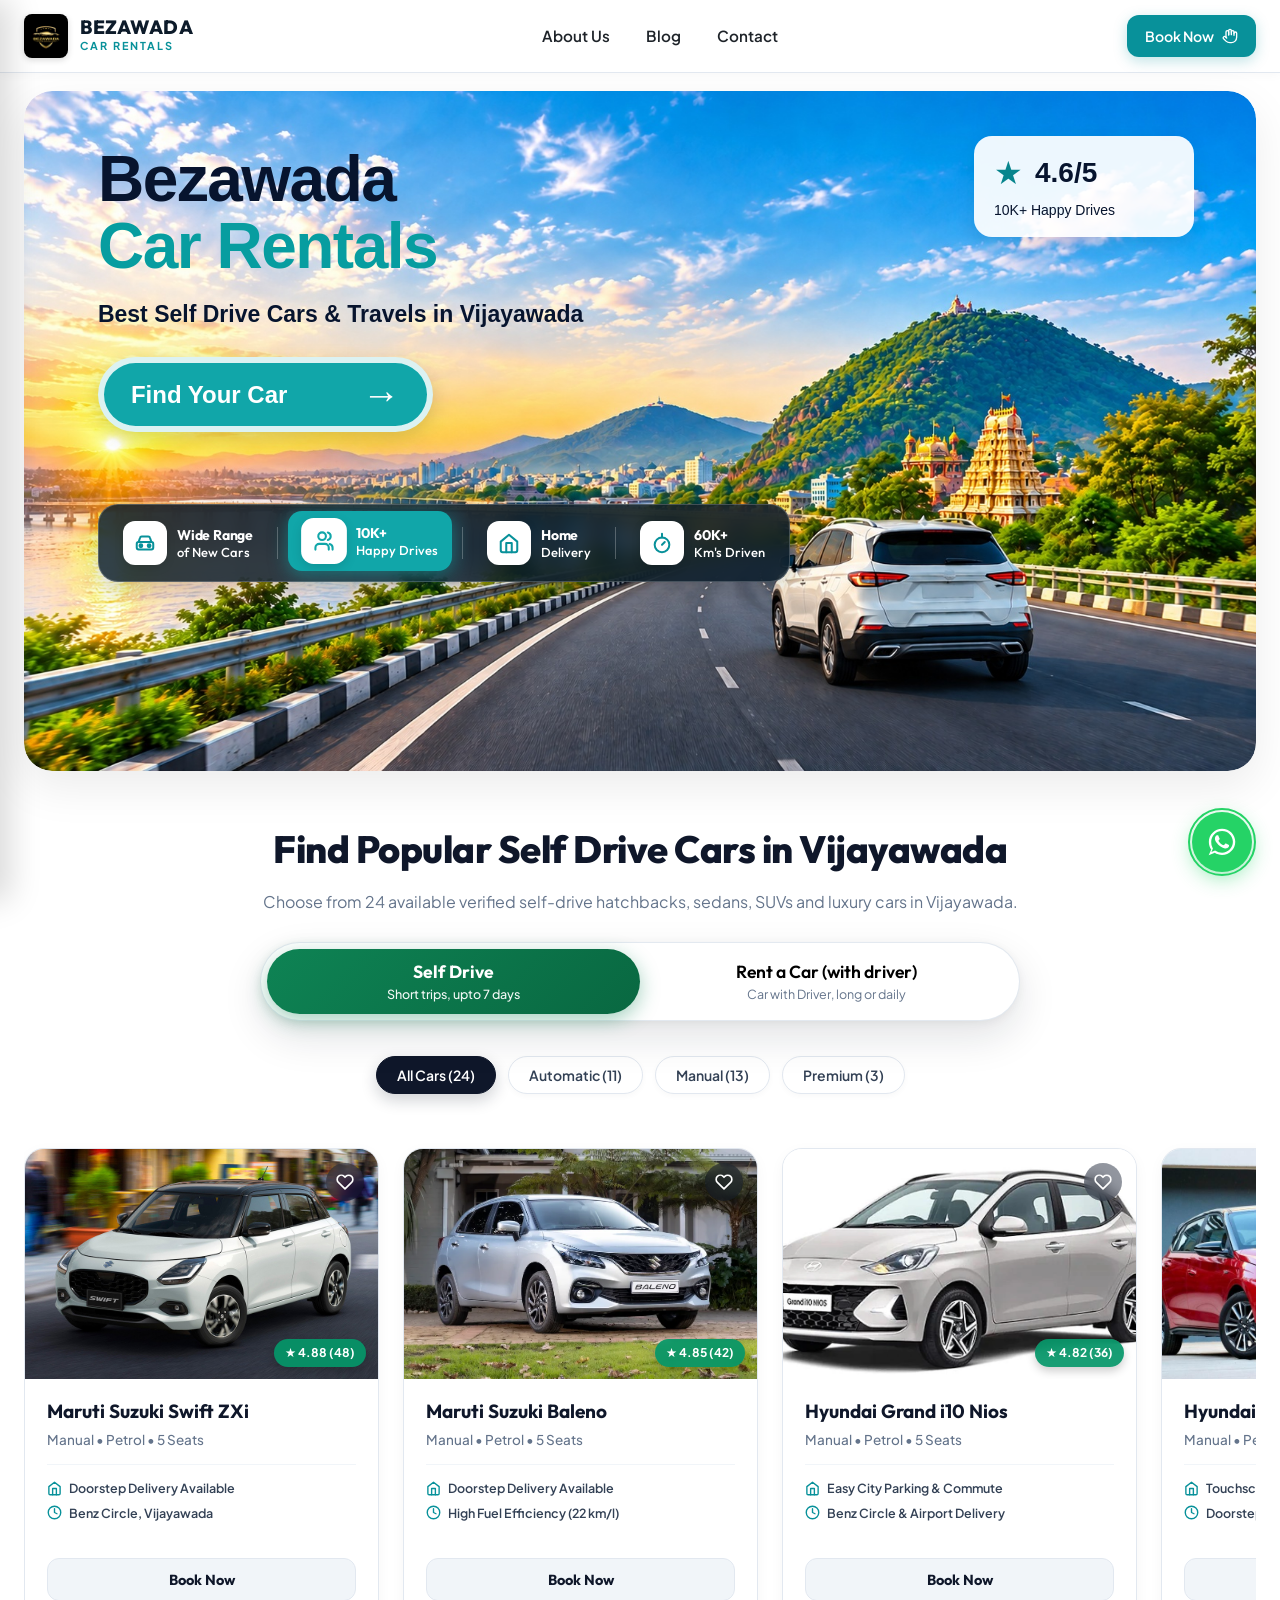
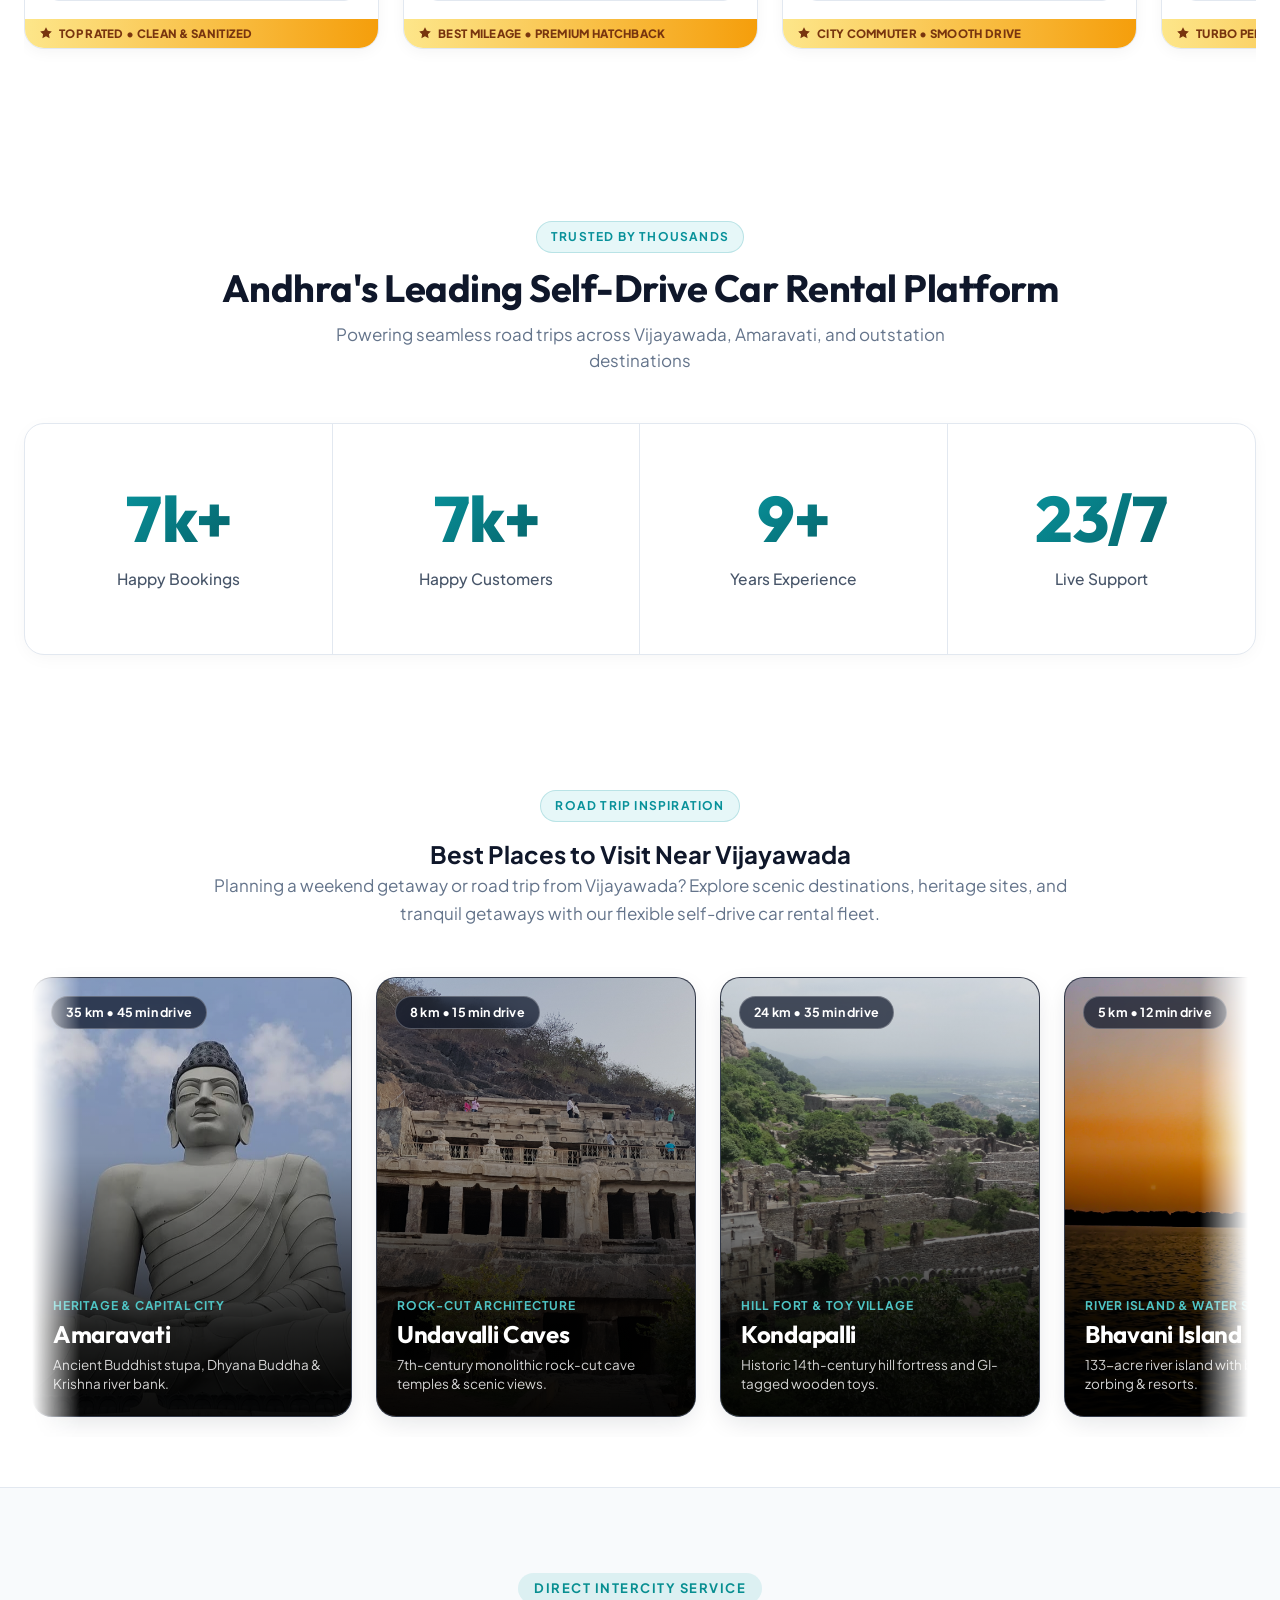
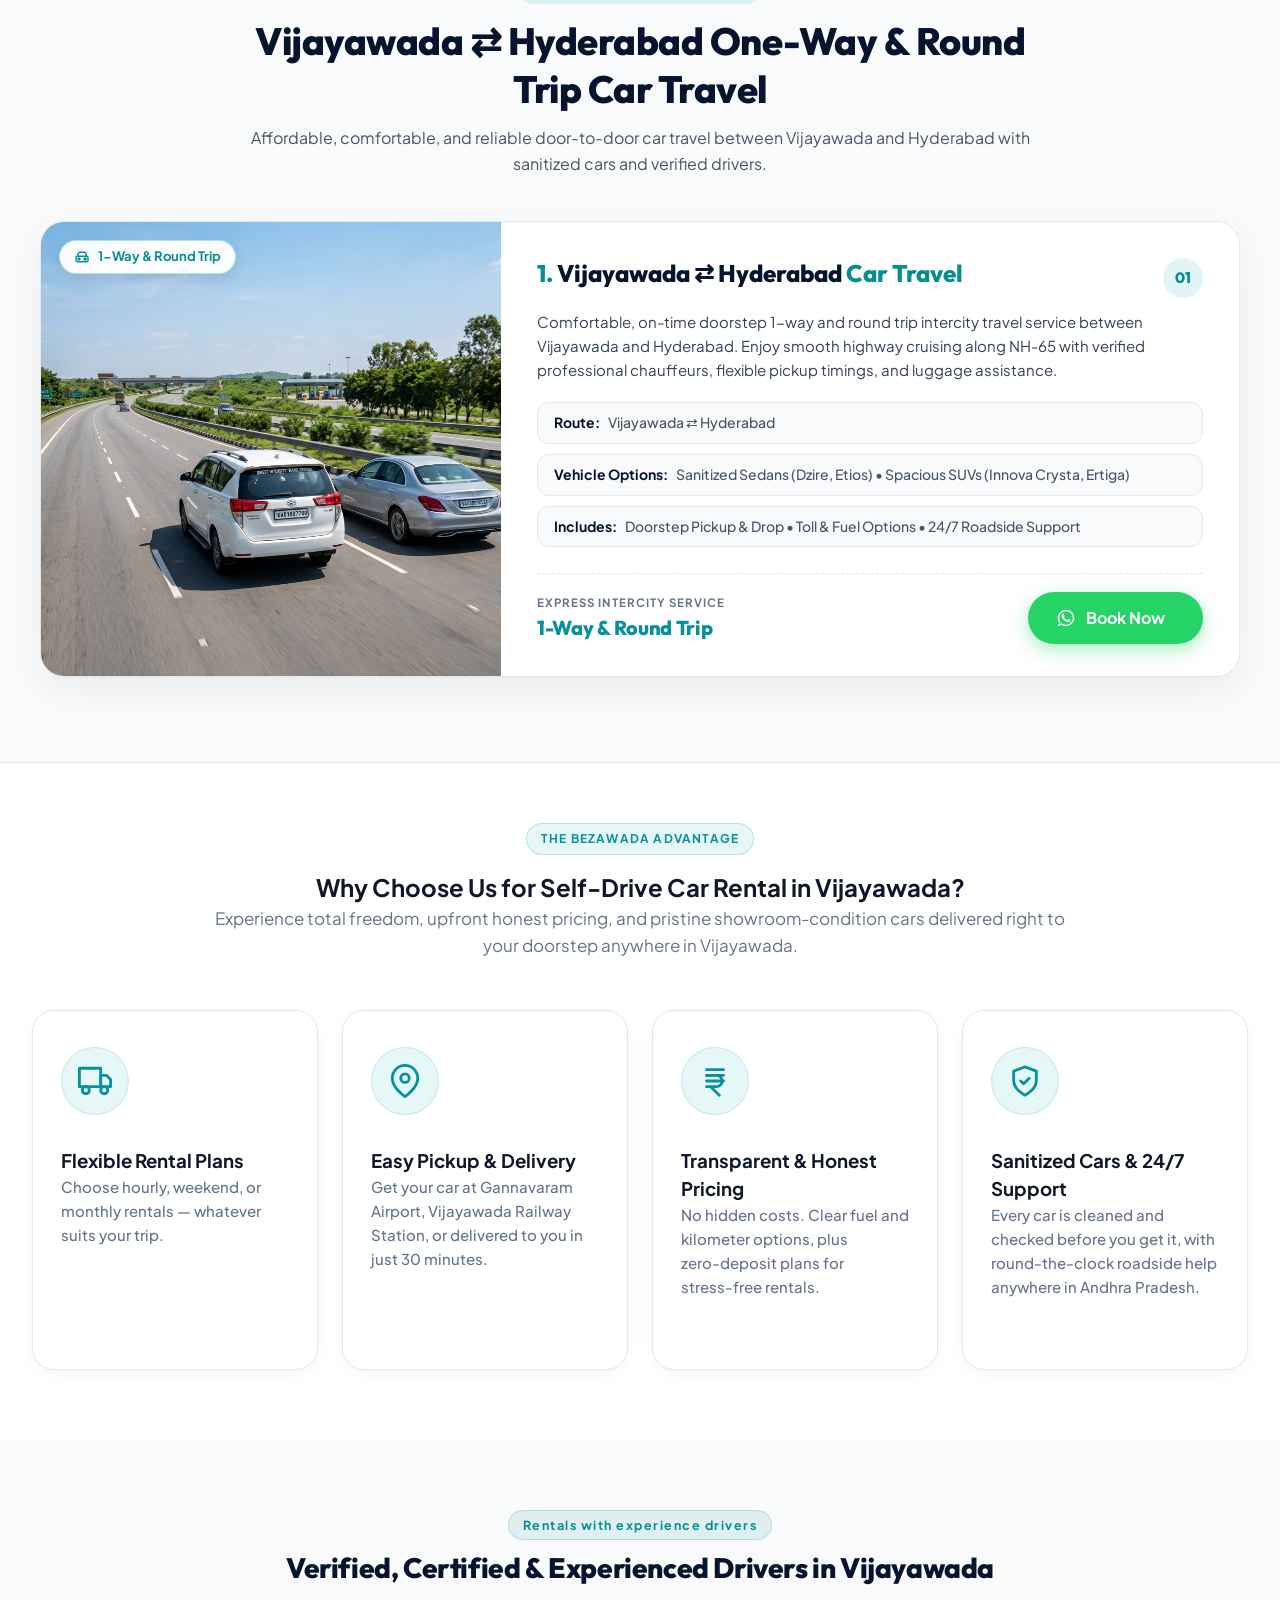
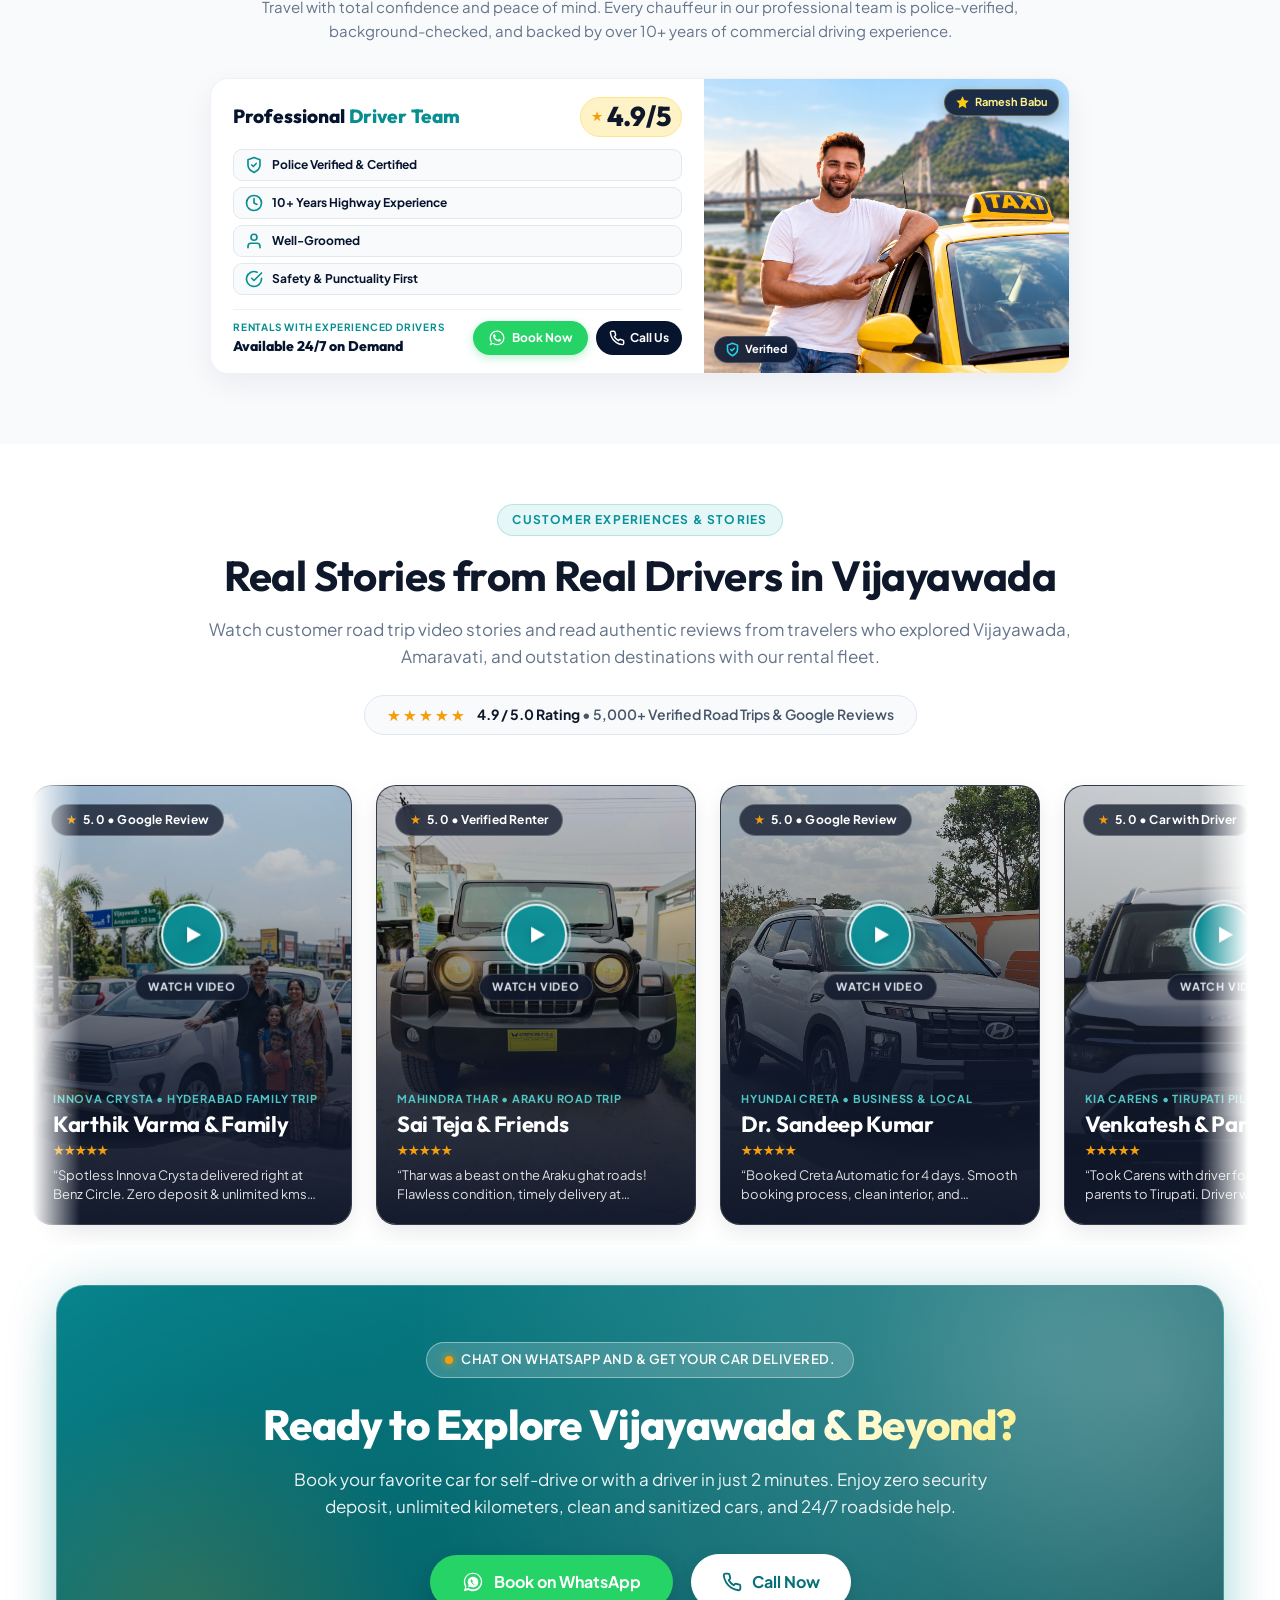
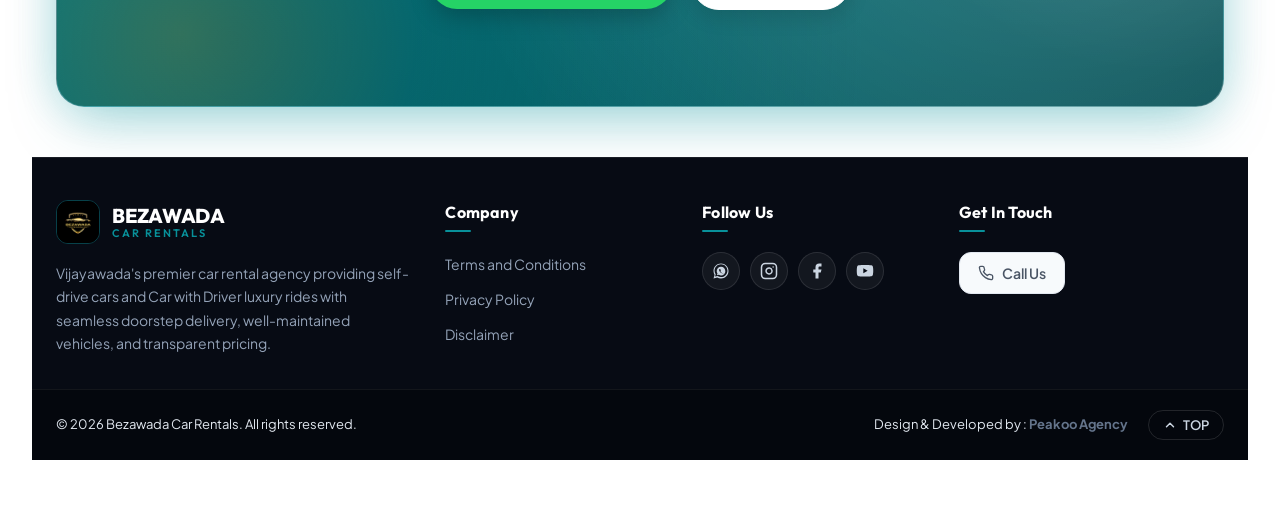
==== commit 68715d83: "Updated the Client Request (CAR Booking with Form )" ====
--- a/index.html
+++ b/index.html
@@ -2,13 +2,15 @@
 <html lang="en">
 
 <head>
-  <!-- Google Tag Manager -->
-  <script>(function(w,d,s,l,i){w[l]=w[l]||[];w[l].push({'gtm.start':
-  new Date().getTime(),event:'gtm.js'});var f=d.getElementsByTagName(s)[0],
-  j=d.createElement(s),dl=l!='dataLayer'?'&l='+l:'';j.async=true;j.src=
-  'https://www.googletagmanager.com/gtm.js?id='+i+dl;f.parentNode.insertBefore(j,f);
-  })(window,document,'script','dataLayer','GTM-5Z375W5P');</script>
-  <!-- End Google Tag Manager -->
+  <!-- Google tag (gtag.js) -->
+  <script async src="https://www.googletagmanager.com/gtag/js?id=G-NQL4S102Z3"></script>
+  <script>
+    window.dataLayer = window.dataLayer || [];
+    function gtag() { dataLayer.push(arguments); }
+    gtag('js', new Date());
+
+    gtag('config', 'G-NQL4S102Z3');
+  </script>
 
   <meta charset="UTF-8">
   <meta name="viewport" content="width=device-width, initial-scale=1.0">
@@ -377,8 +379,8 @@
 
 <body>
   <!-- Google Tag Manager (noscript) -->
-  <noscript><iframe src="https://www.googletagmanager.com/ns.html?id=GTM-5Z375W5P"
-  height="0" width="0" style="display:none;visibility:hidden"></iframe></noscript>
+  <noscript><iframe src="https://www.googletagmanager.com/ns.html?id=GTM-5Z375W5P" height="0" width="0"
+      style="display:none;visibility:hidden"></iframe></noscript>
   <!-- End Google Tag Manager (noscript) -->
 
   <!-- ==========================================================================
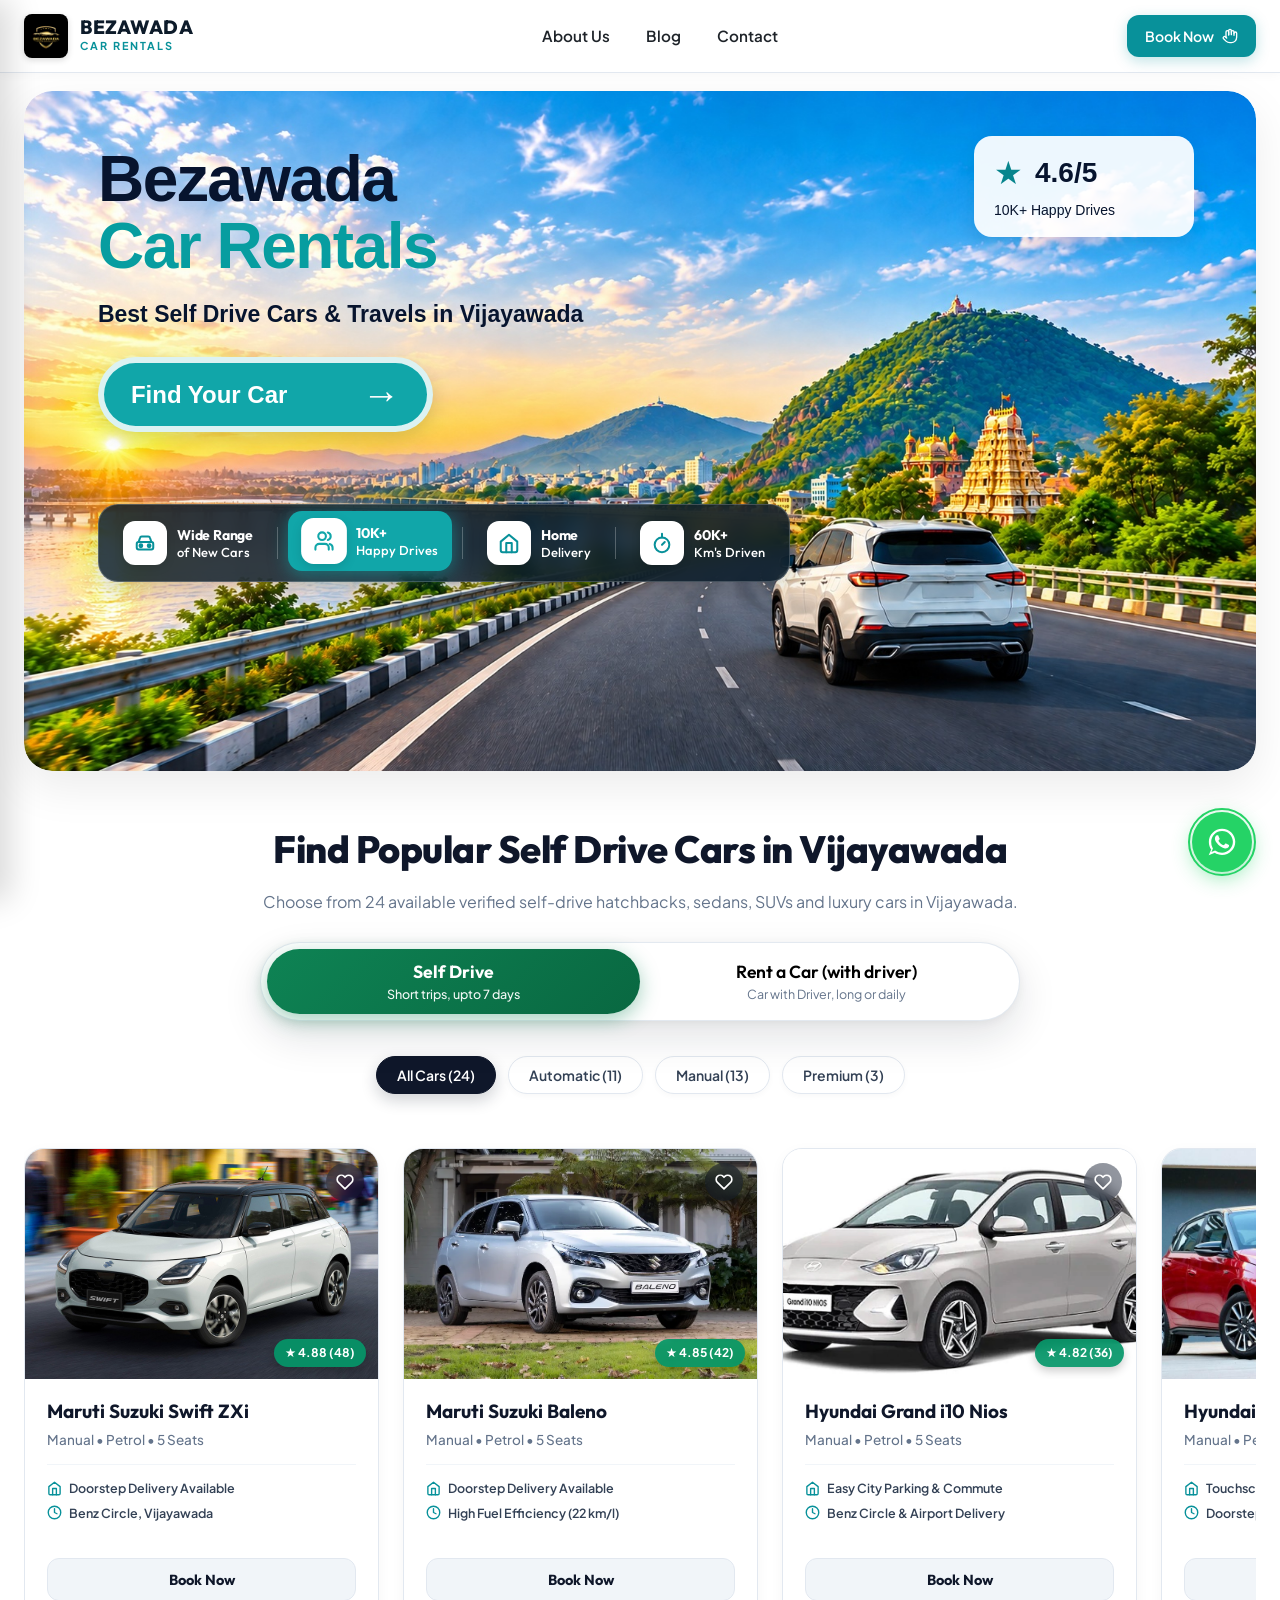
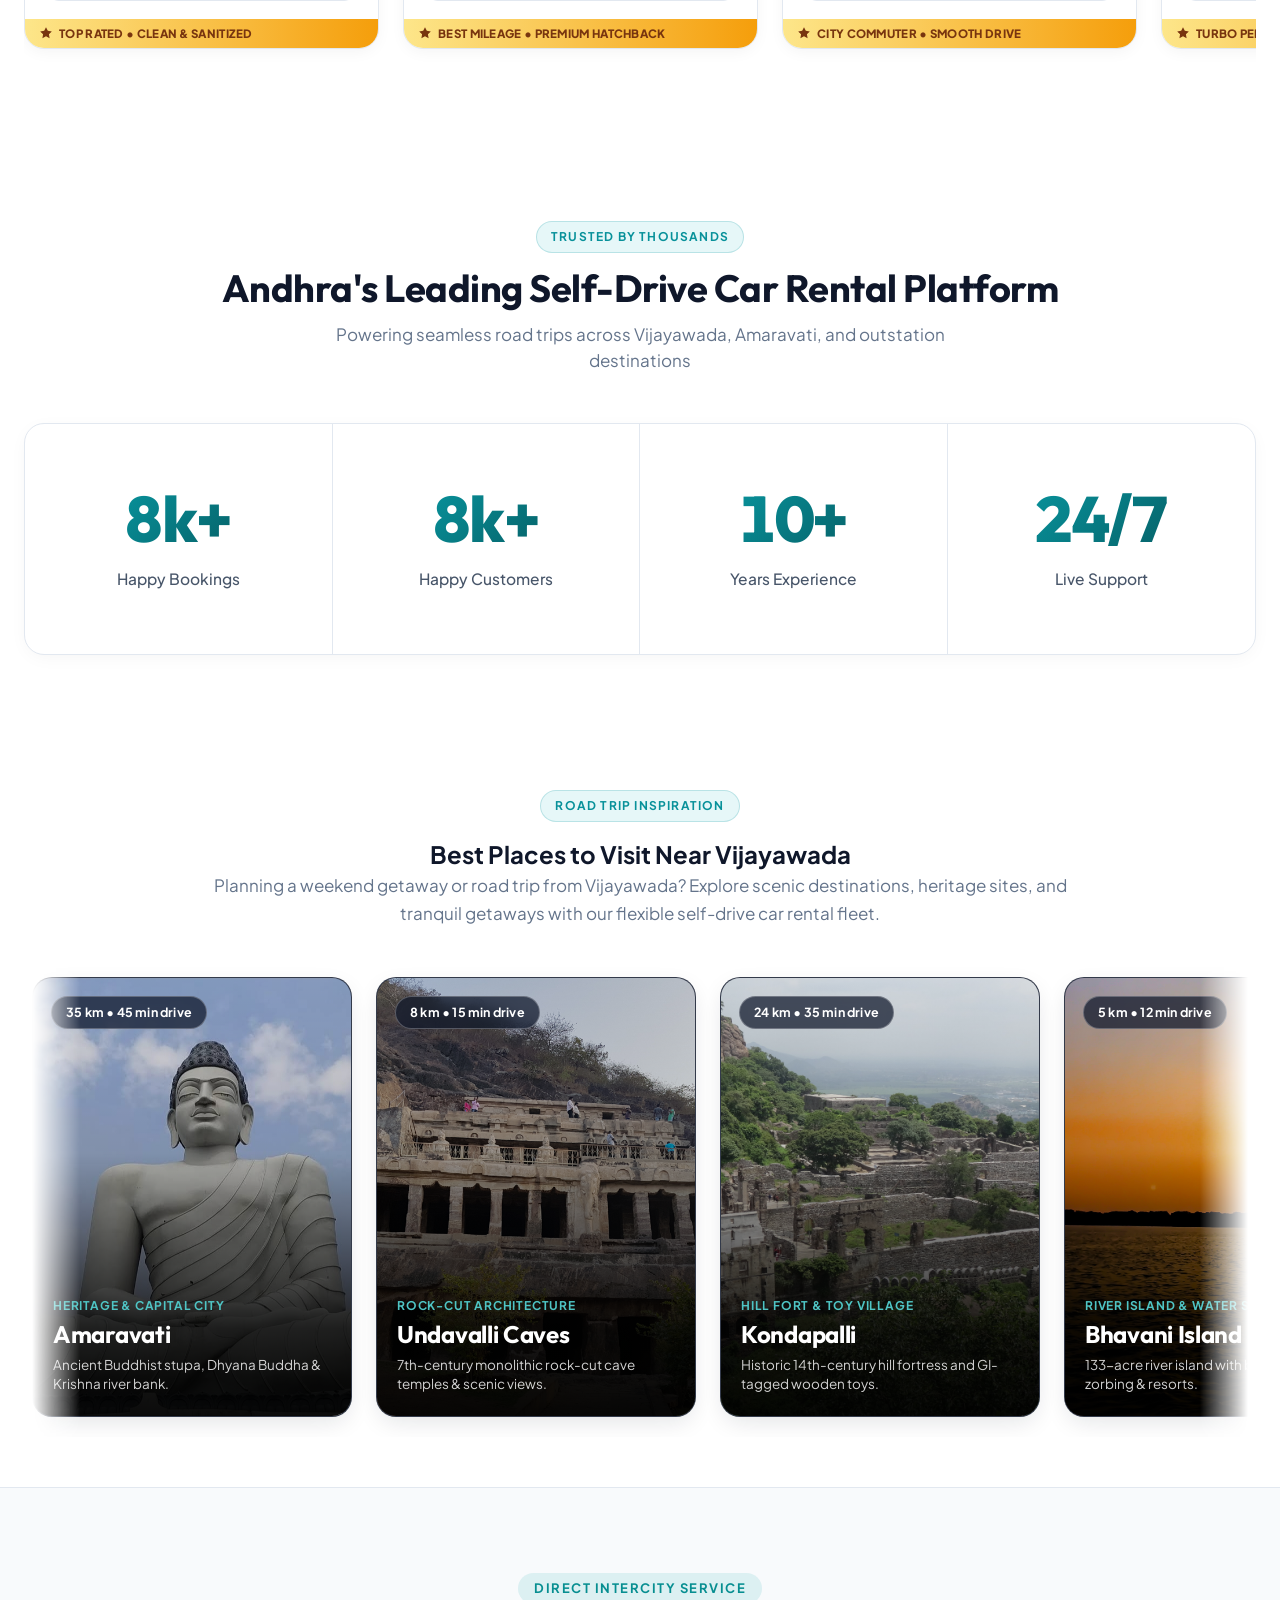
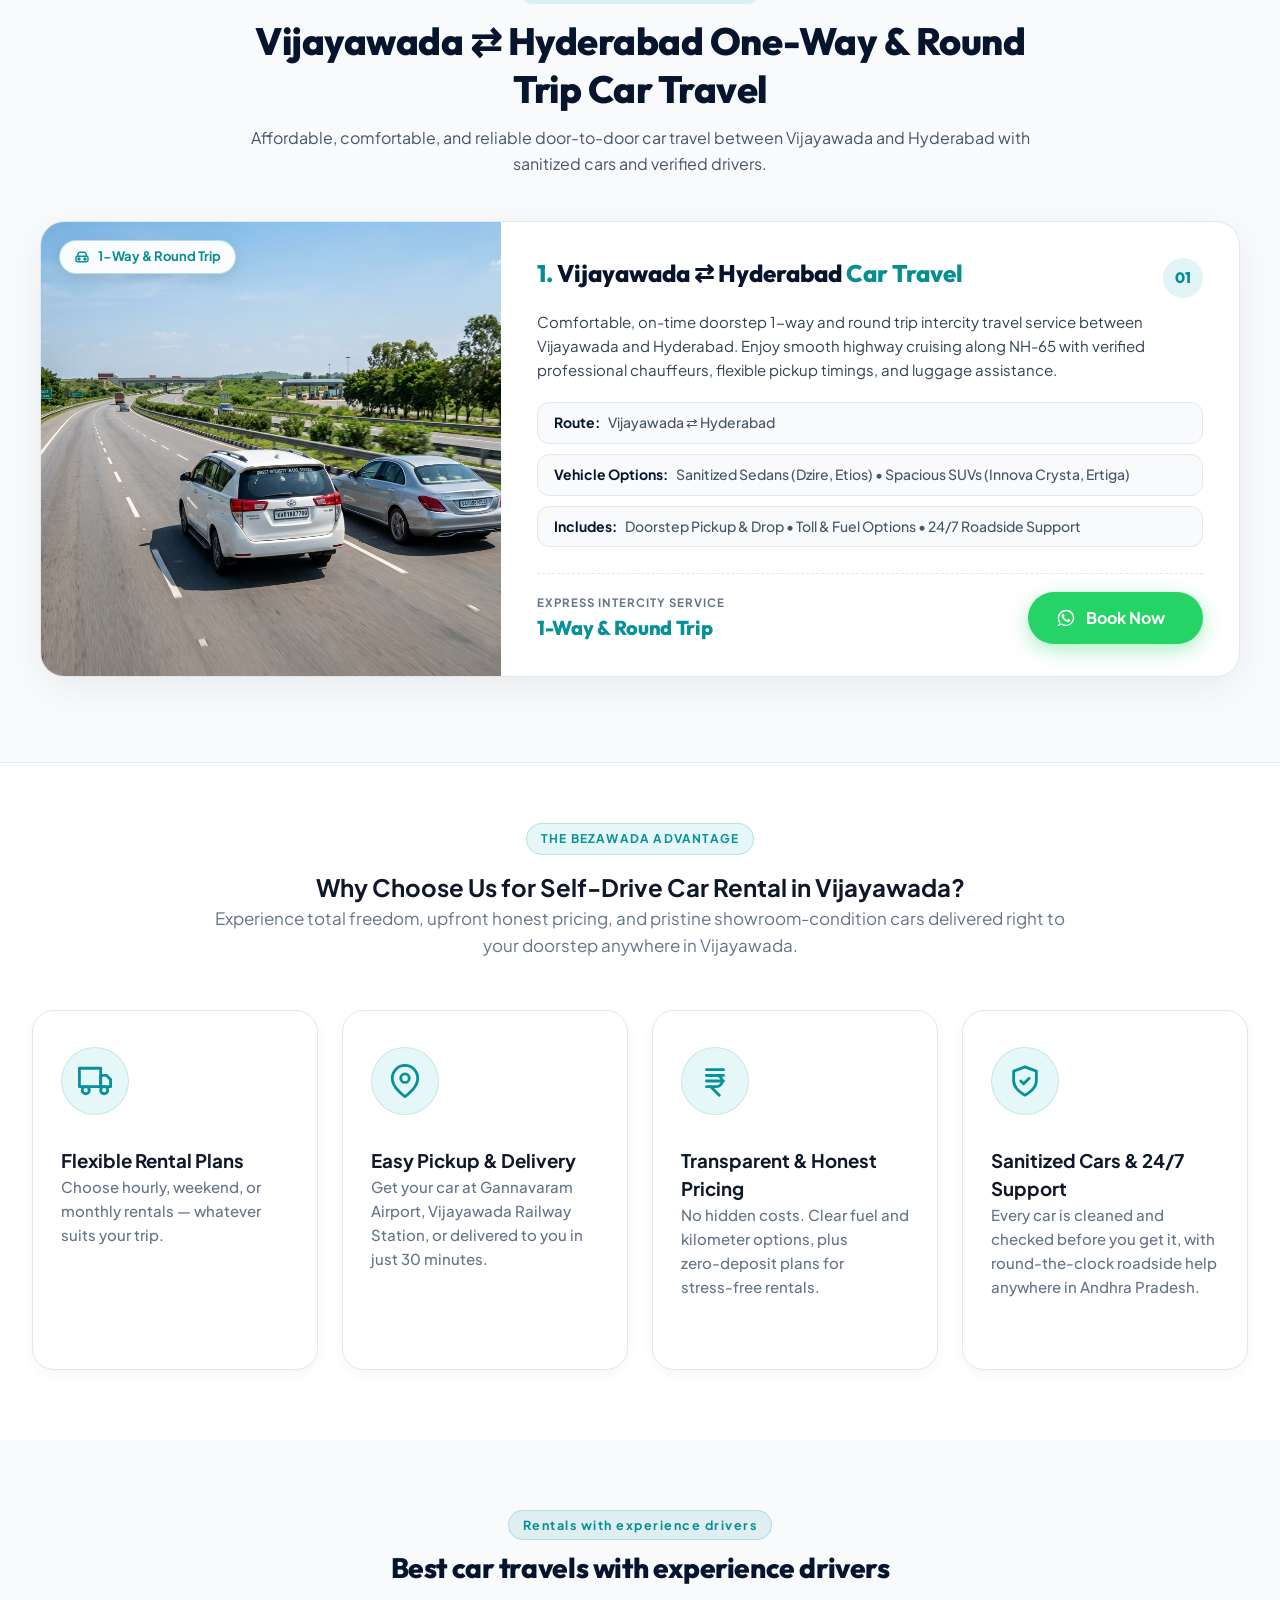
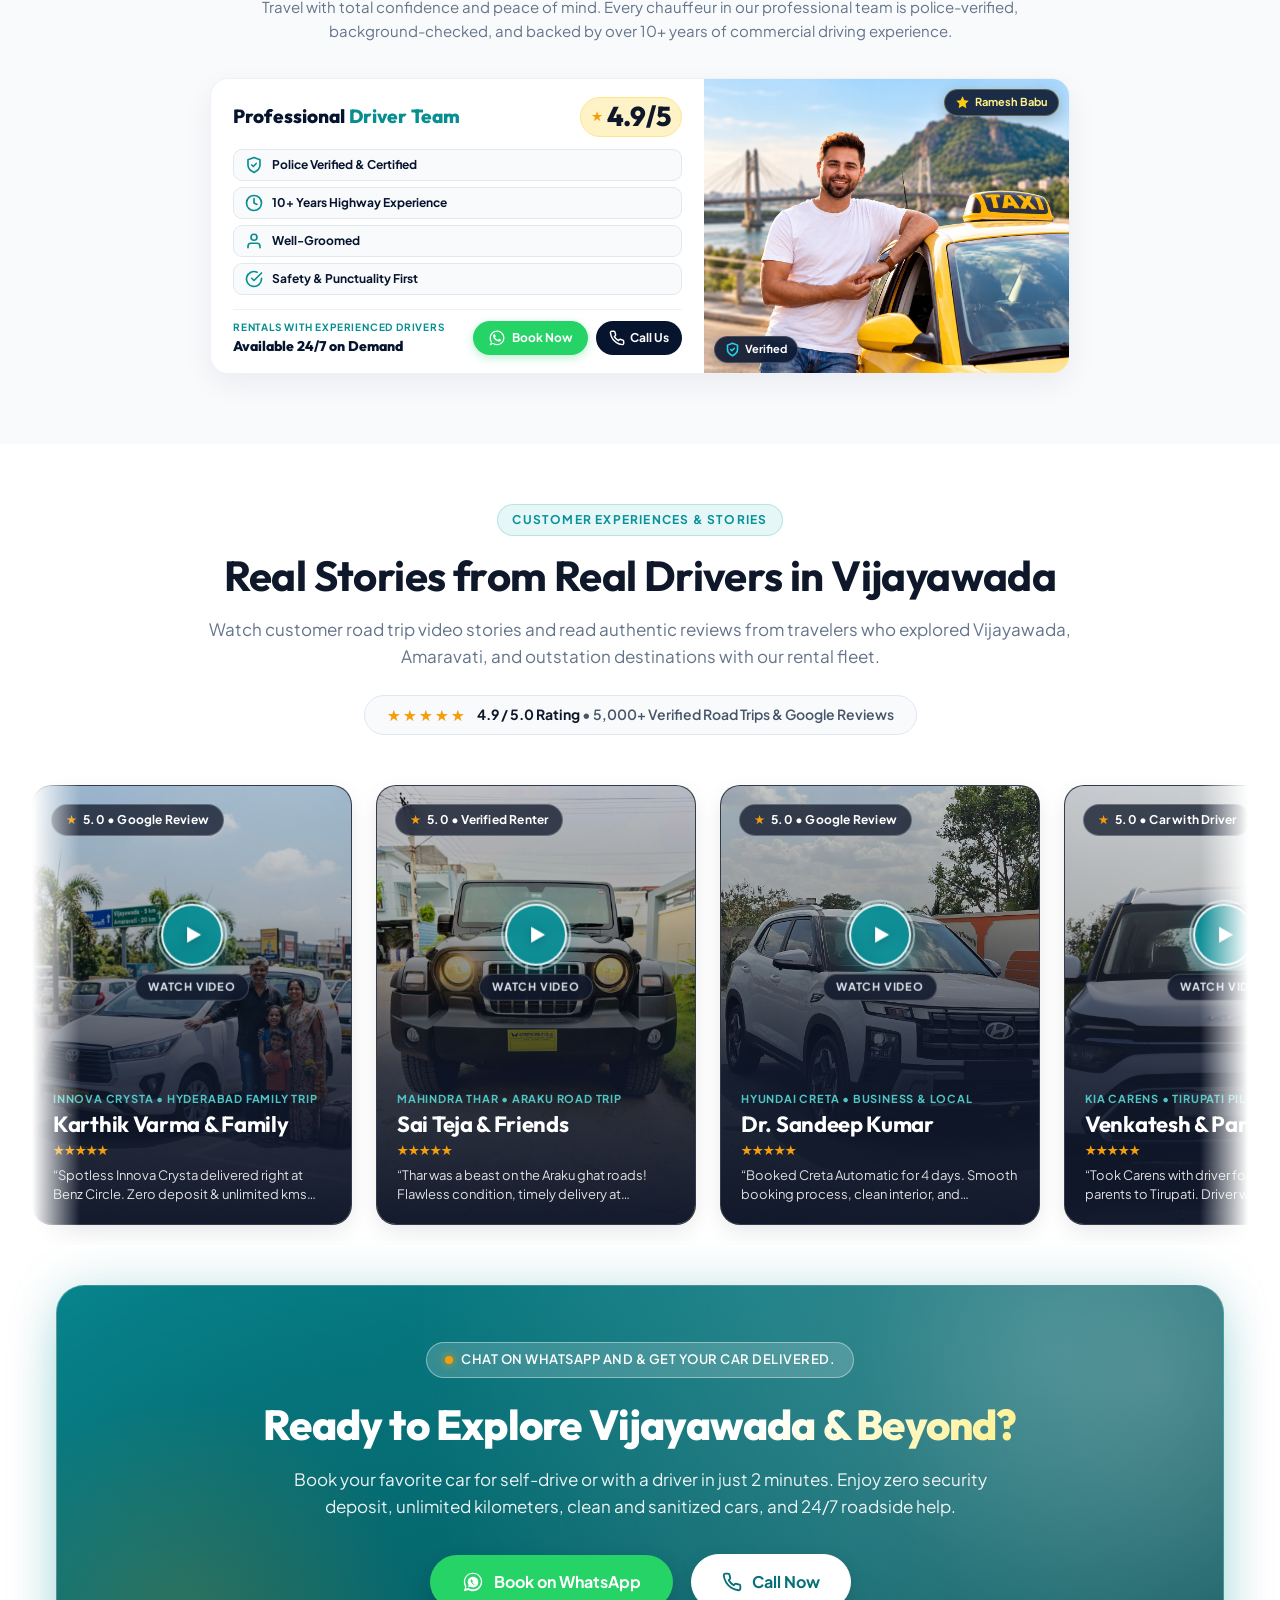
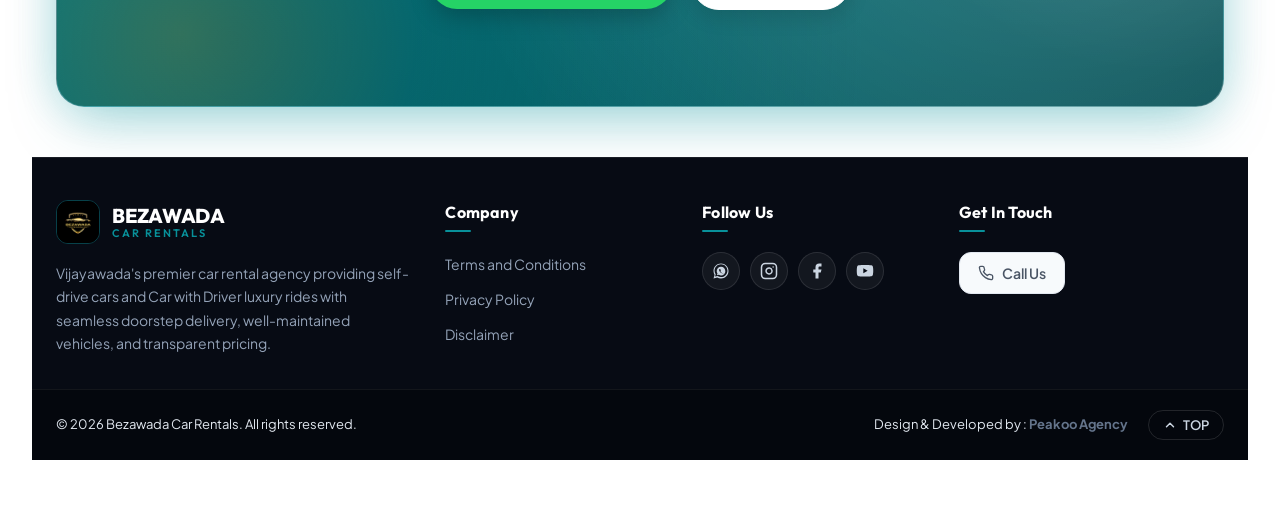
==== commit 393af1d7: "Updated the Client Request (CAR Booking with Form )" ====
--- a/index.html
+++ b/index.html
@@ -2603,7 +2603,7 @@
 
       <div class="drivers-header">
         <span class="drivers-badge">Rentals with experience drivers</span>
-        <h2>Verified, Certified &amp; Experienced Drivers in Vijayawada</h2>
+        <h2>Best car travels with experience drivers</h2>
         <p class="drivers-subtitle">
           Travel with total confidence and peace of mind. Every chauffeur in our professional team is police-verified,
           background-checked, and backed by over 10+ years of commercial driving experience.
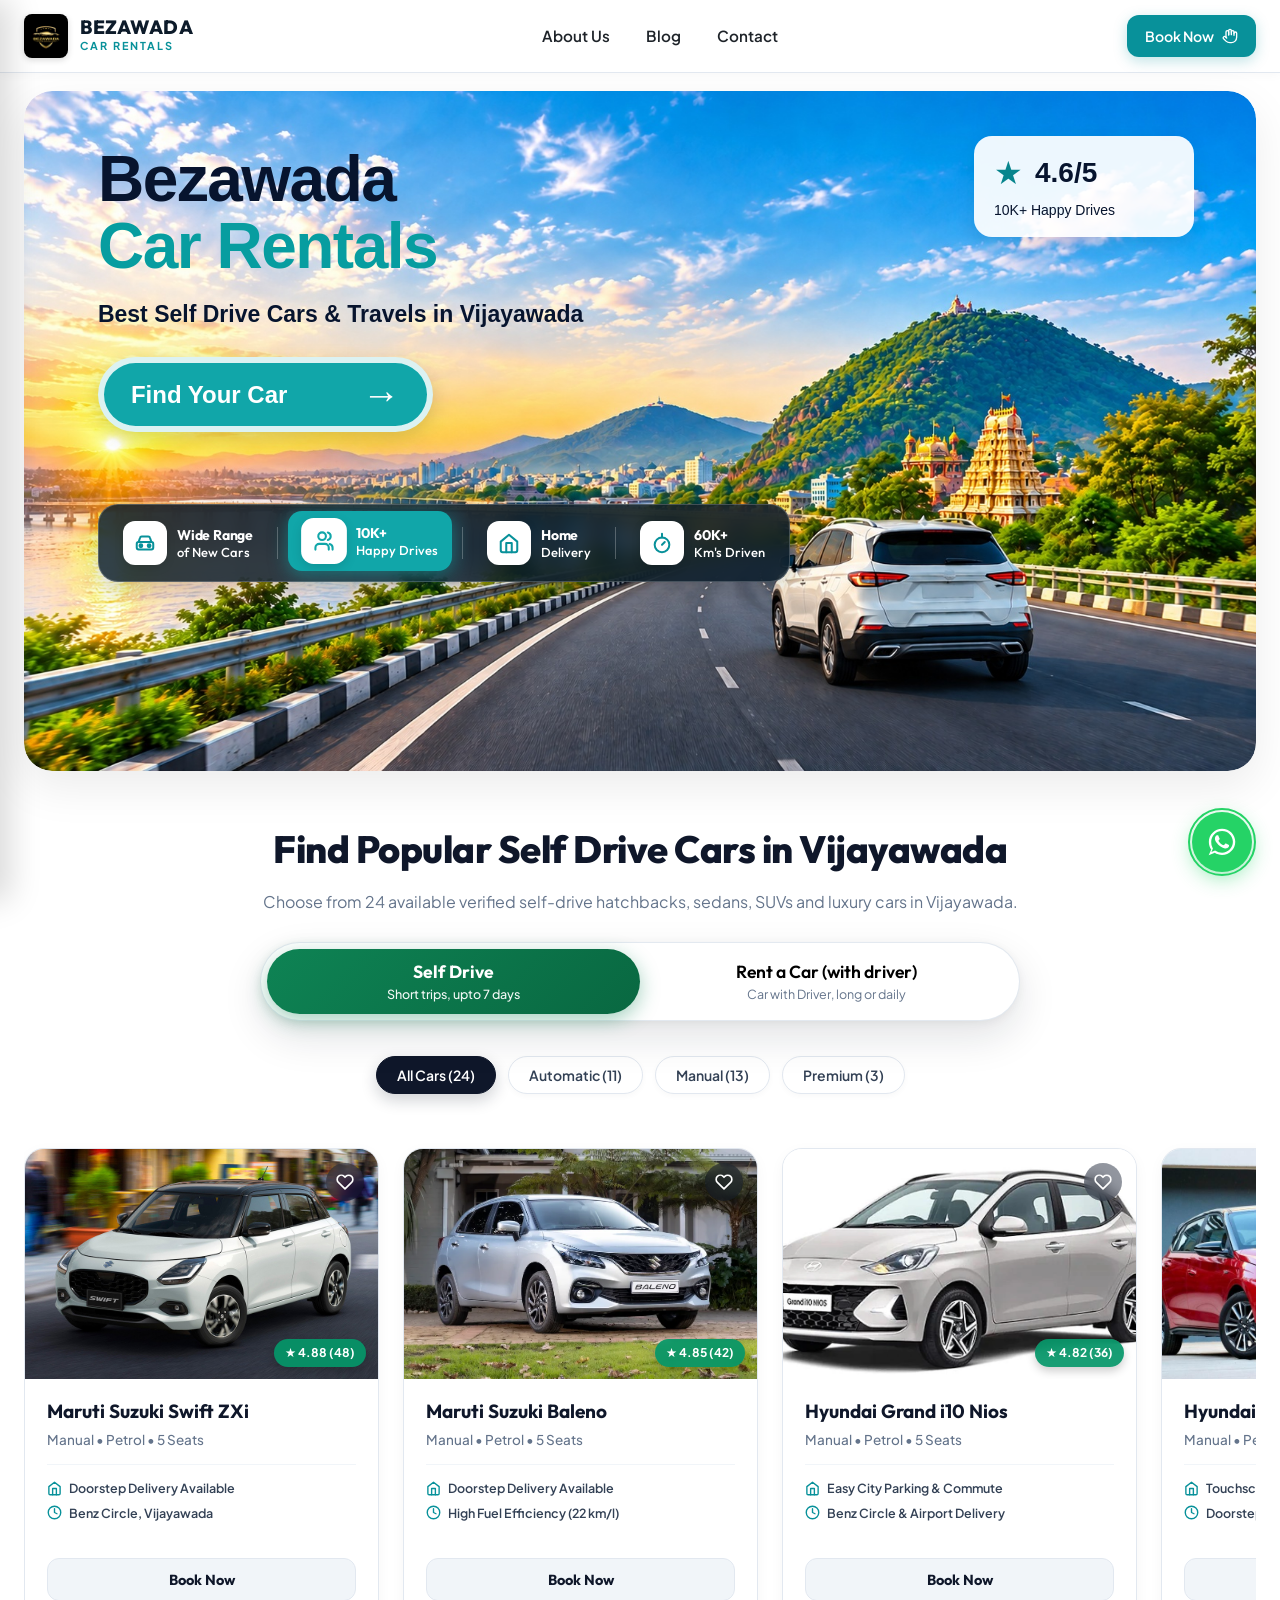
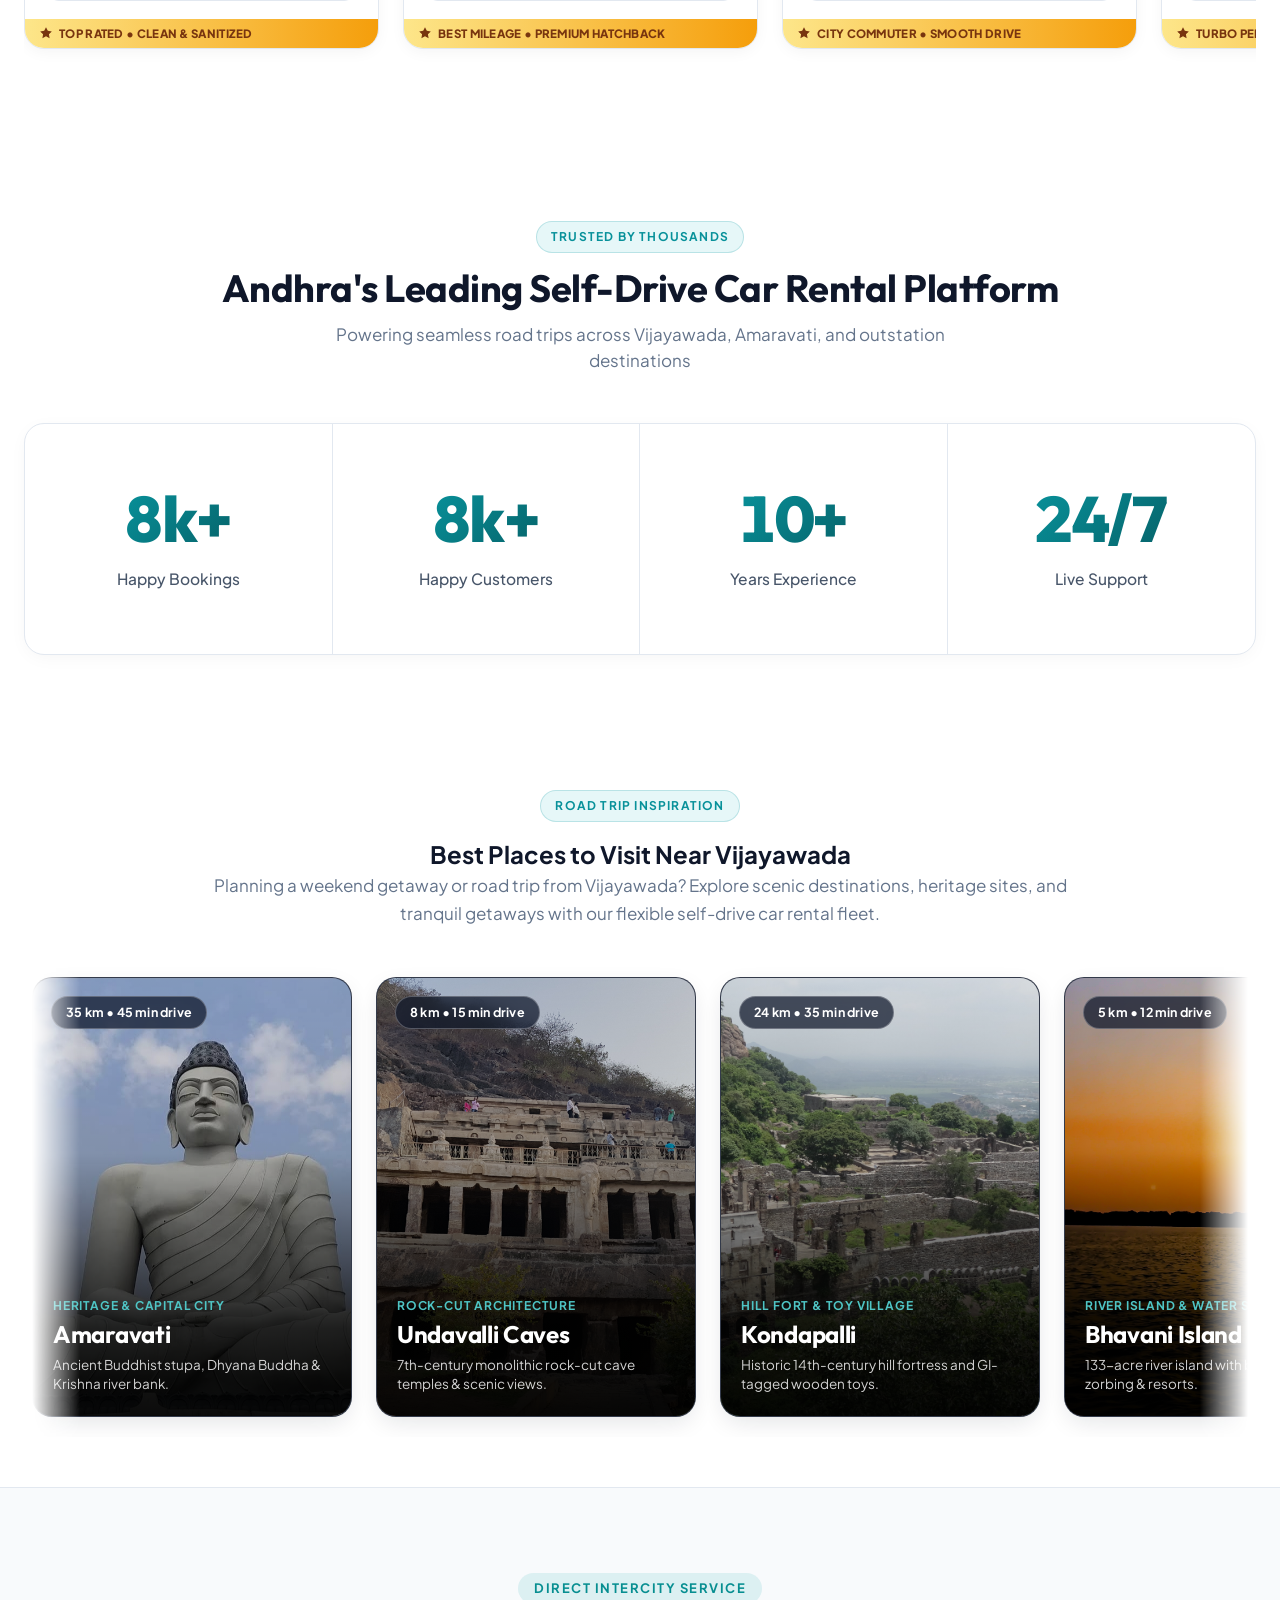
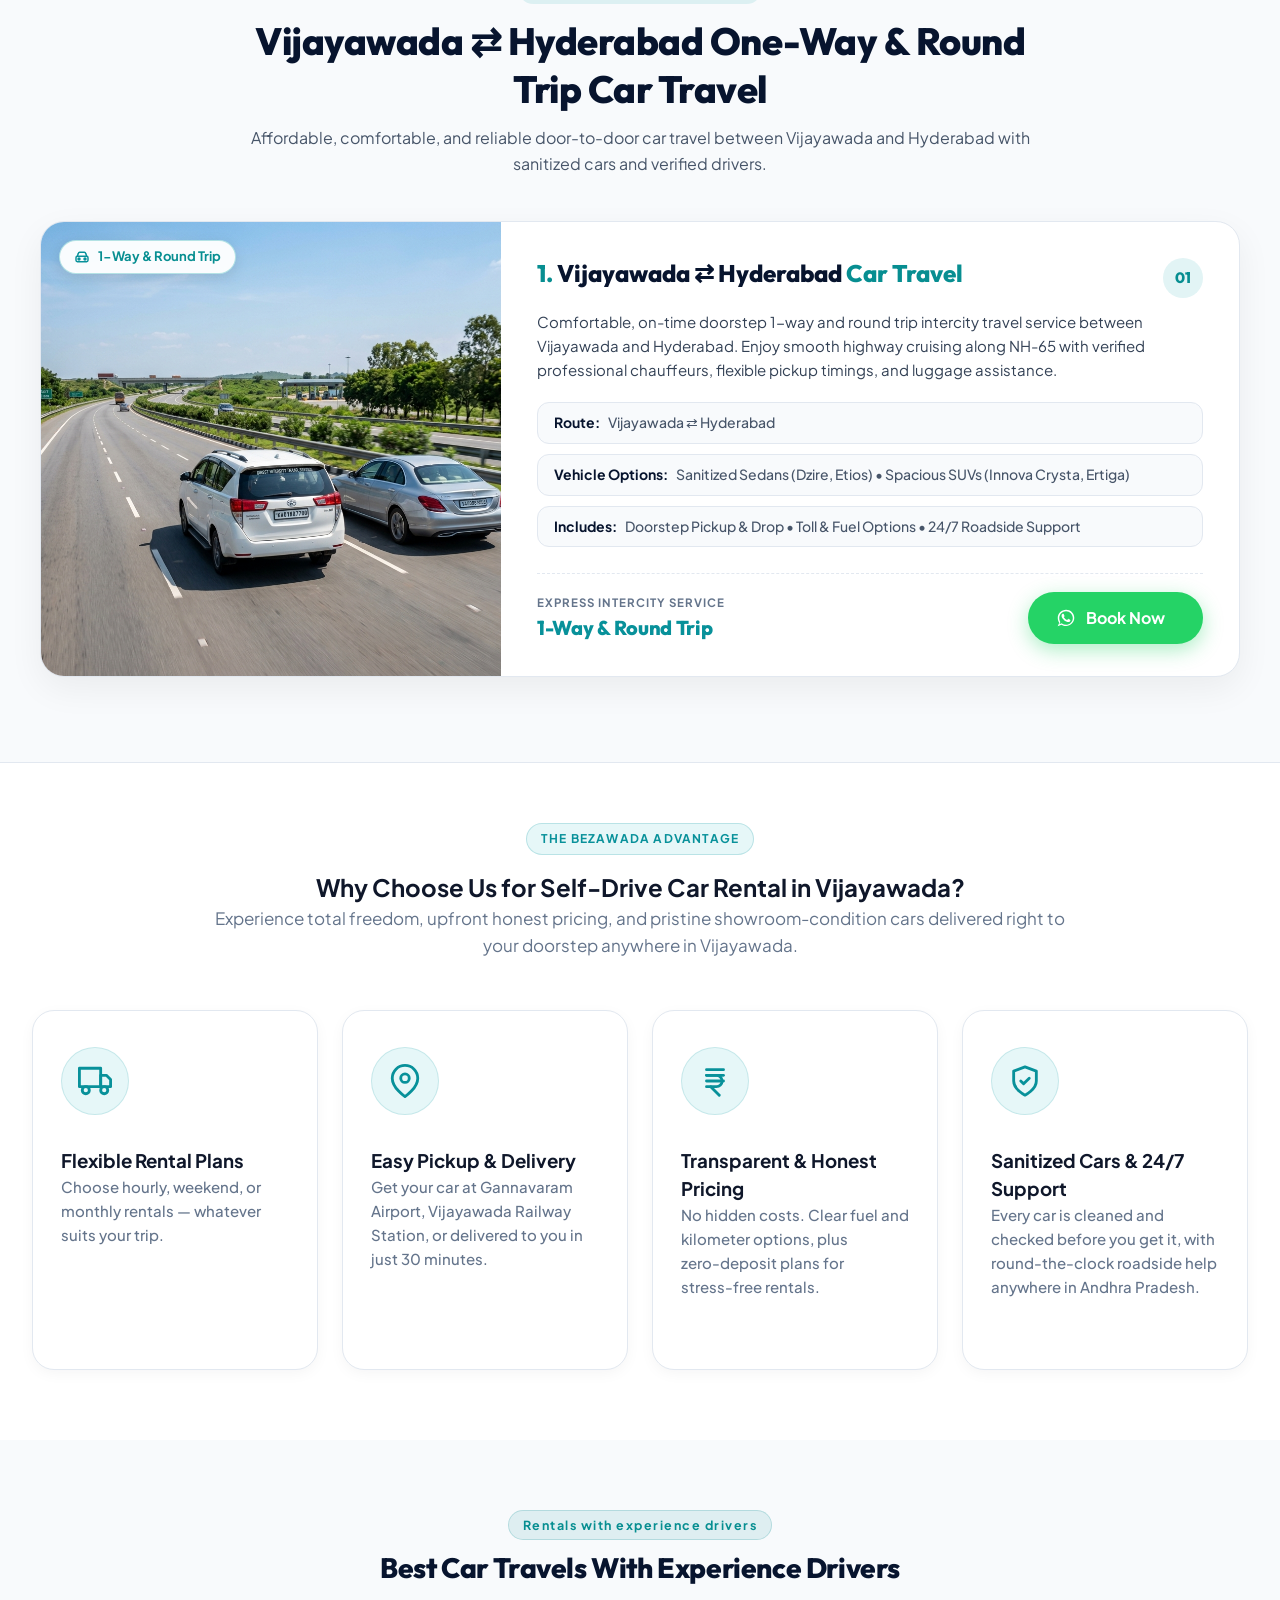
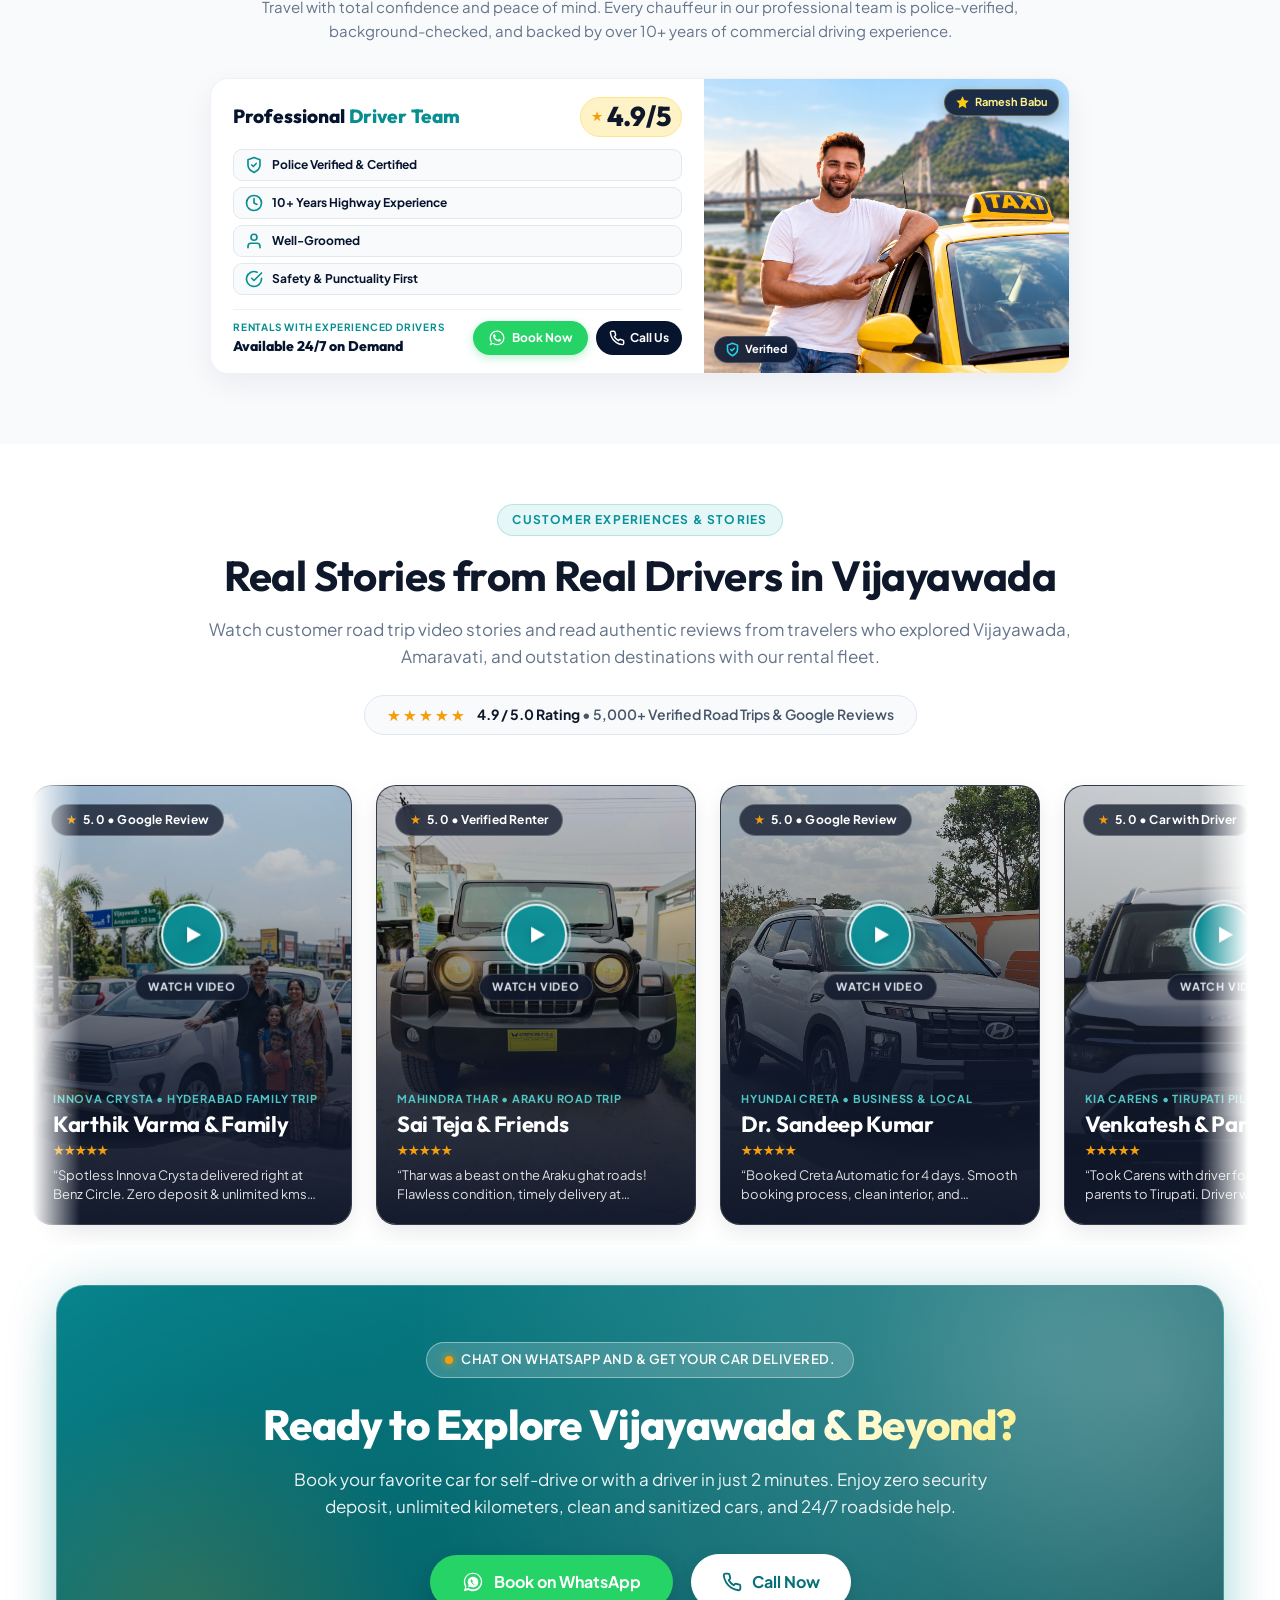
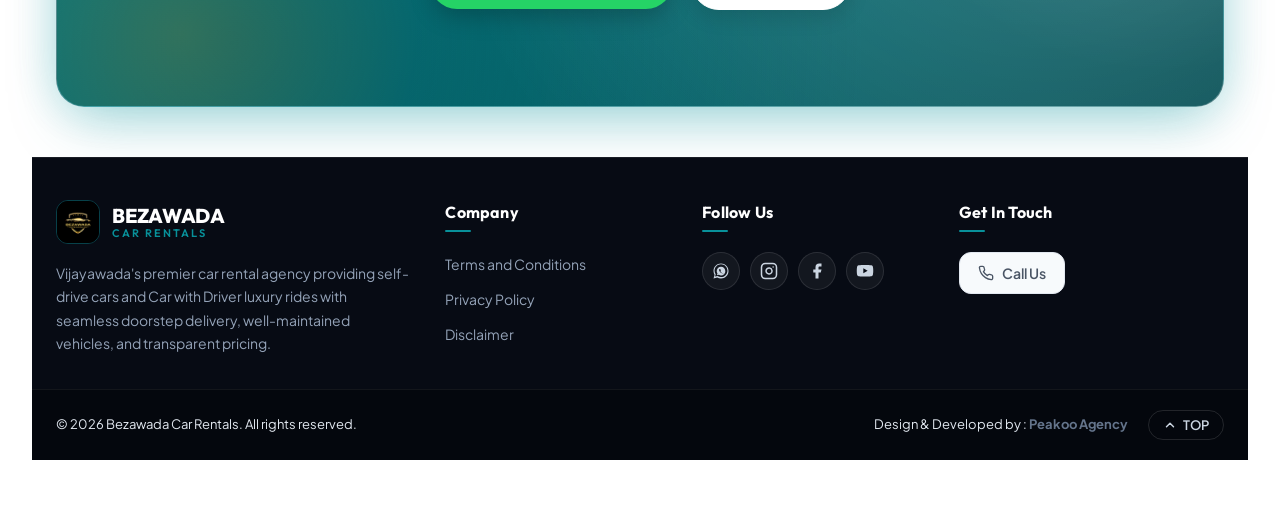
==== commit a36849d9: "Updated the Client Request (CAR Booking with Form )" ====
--- a/index.html
+++ b/index.html
@@ -2603,7 +2603,7 @@
 
       <div class="drivers-header">
         <span class="drivers-badge">Rentals with experience drivers</span>
-        <h2>Best car travels with experience drivers</h2>
+        <h2>Best Car Travels With Experience Drivers</h2>
         <p class="drivers-subtitle">
           Travel with total confidence and peace of mind. Every chauffeur in our professional team is police-verified,
           background-checked, and backed by over 10+ years of commercial driving experience.
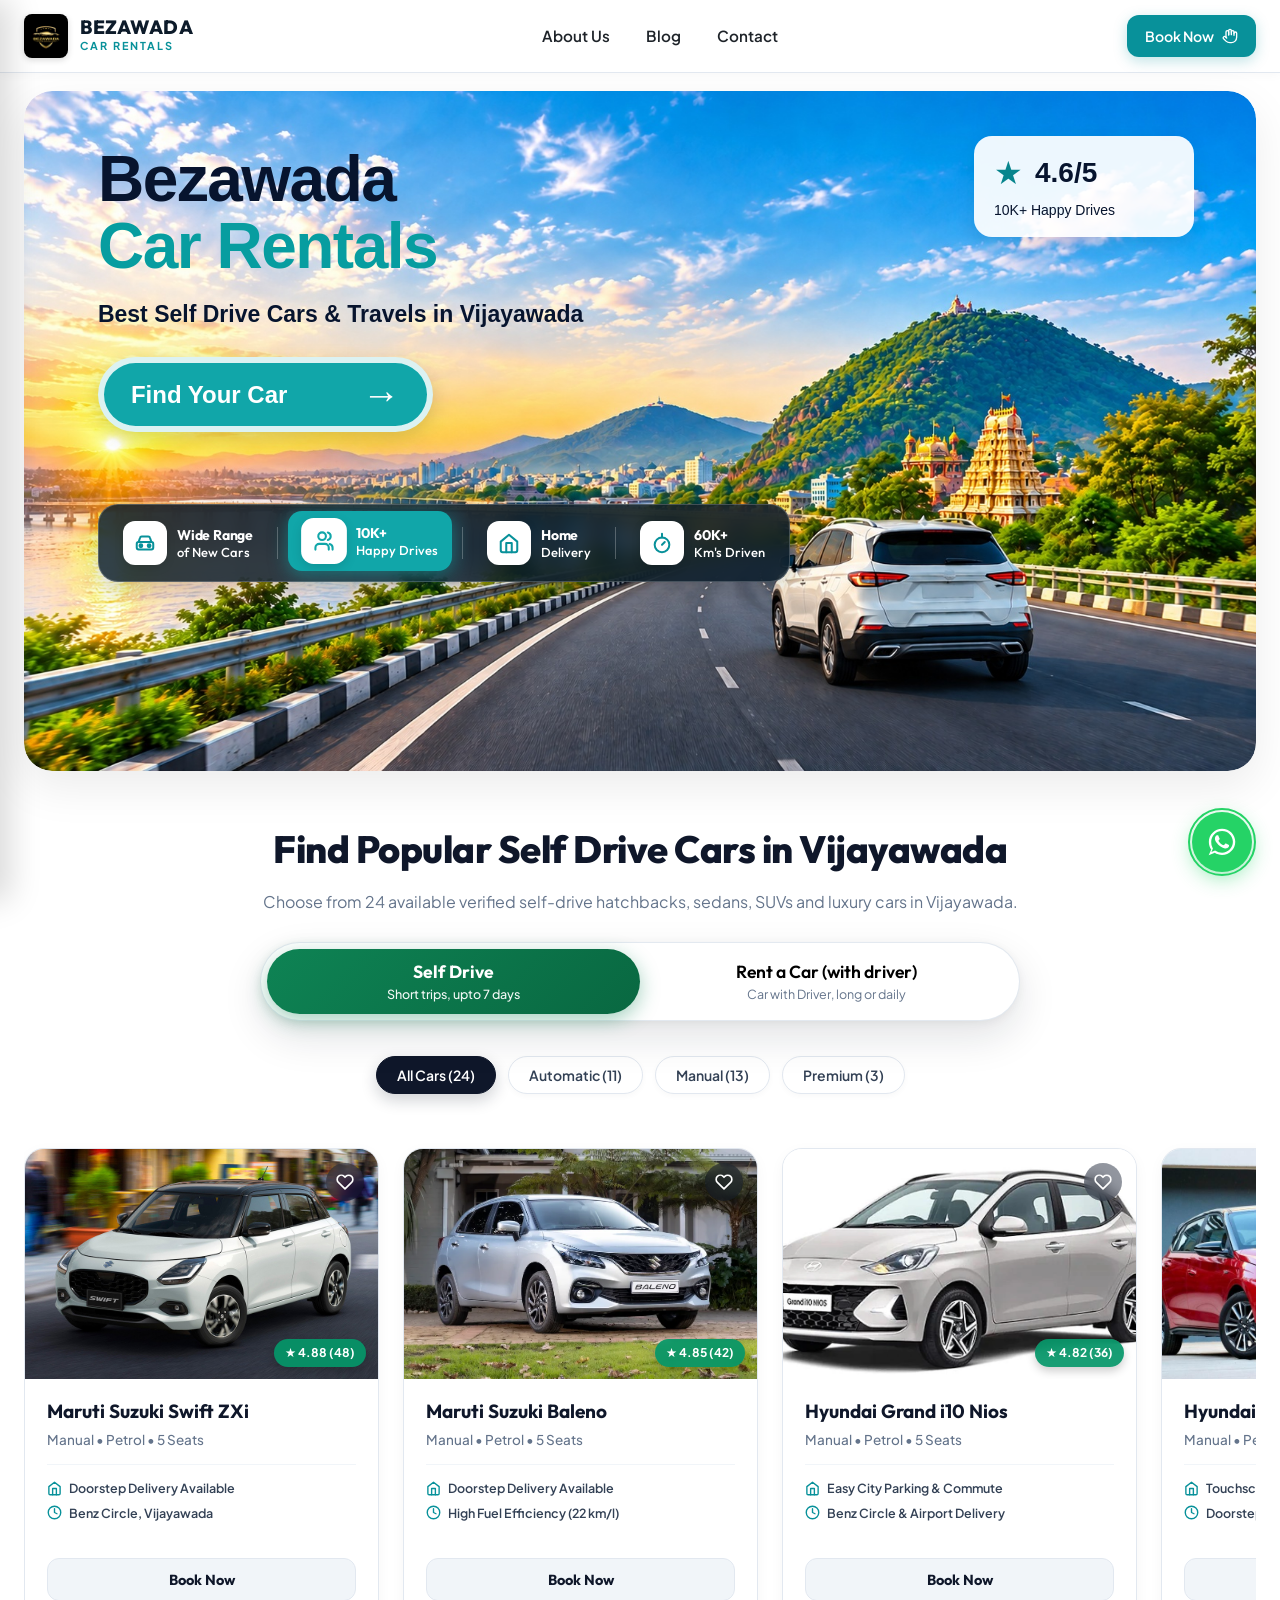
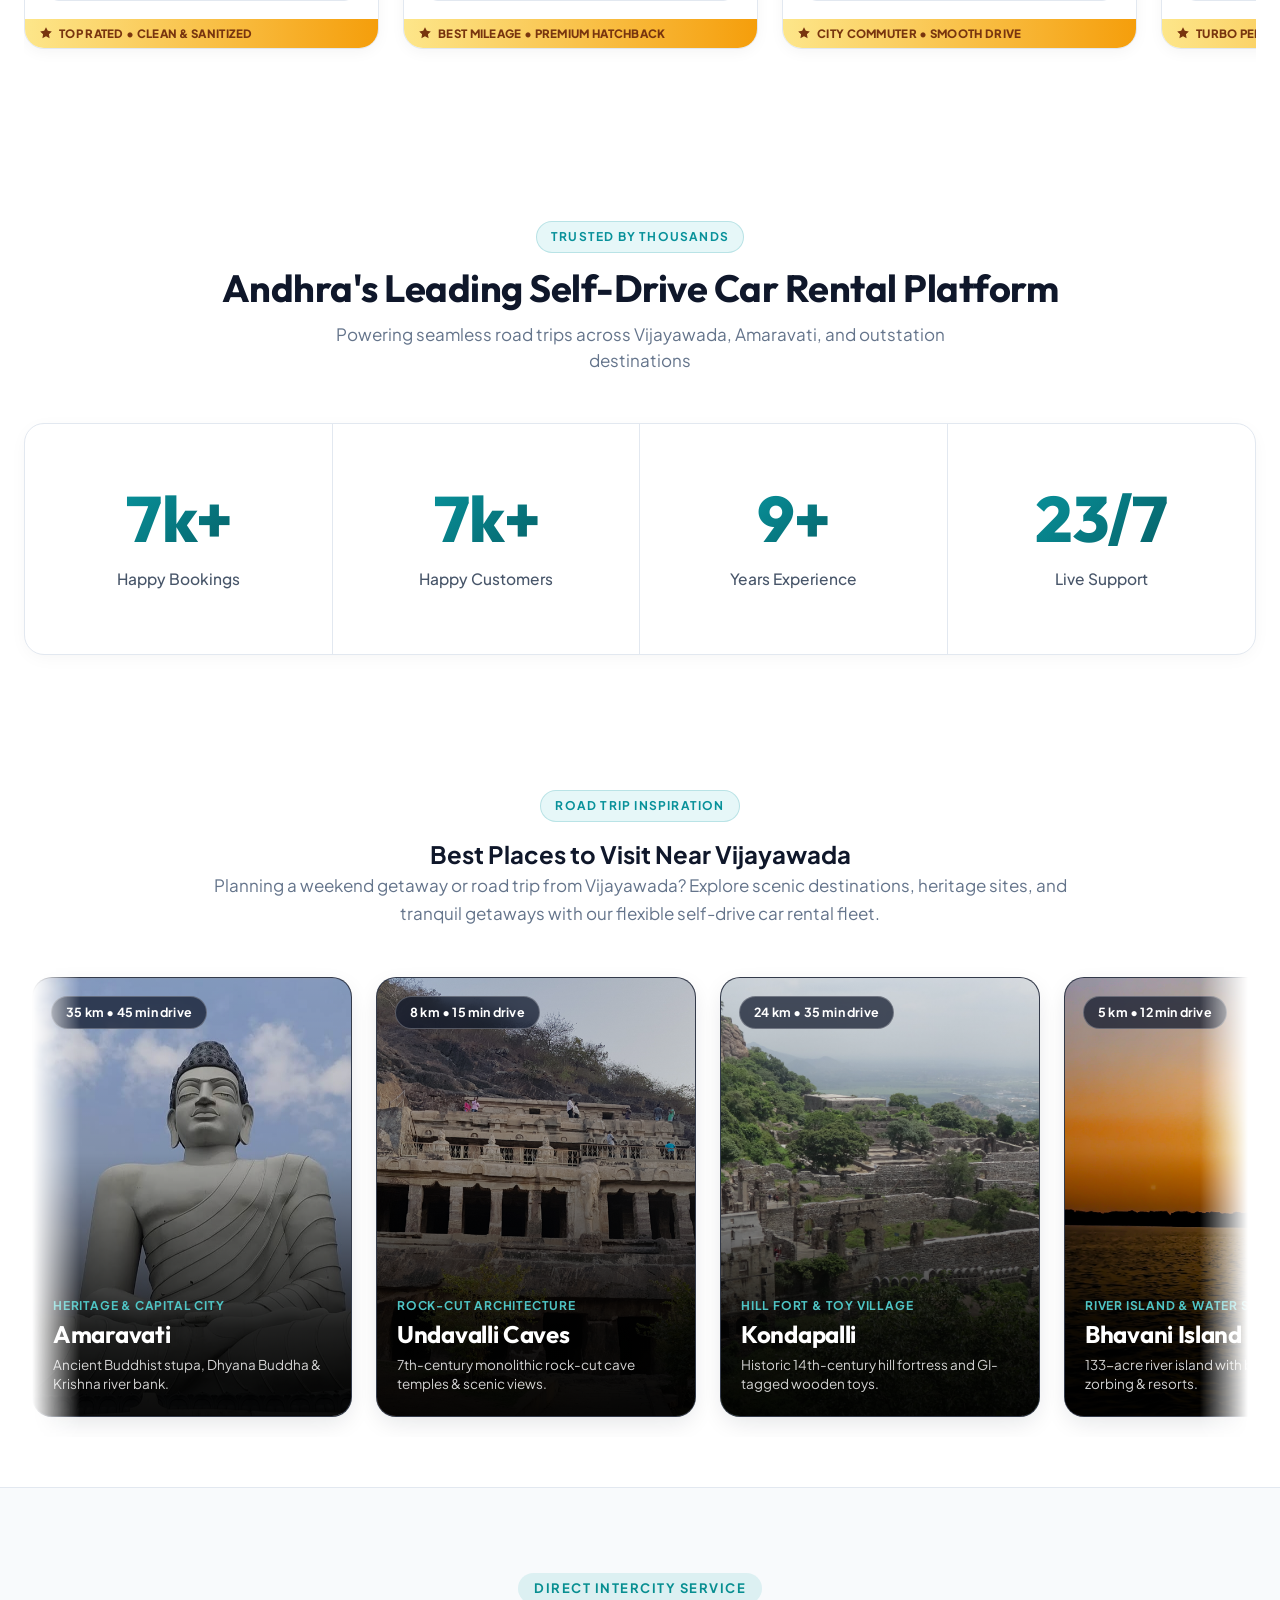
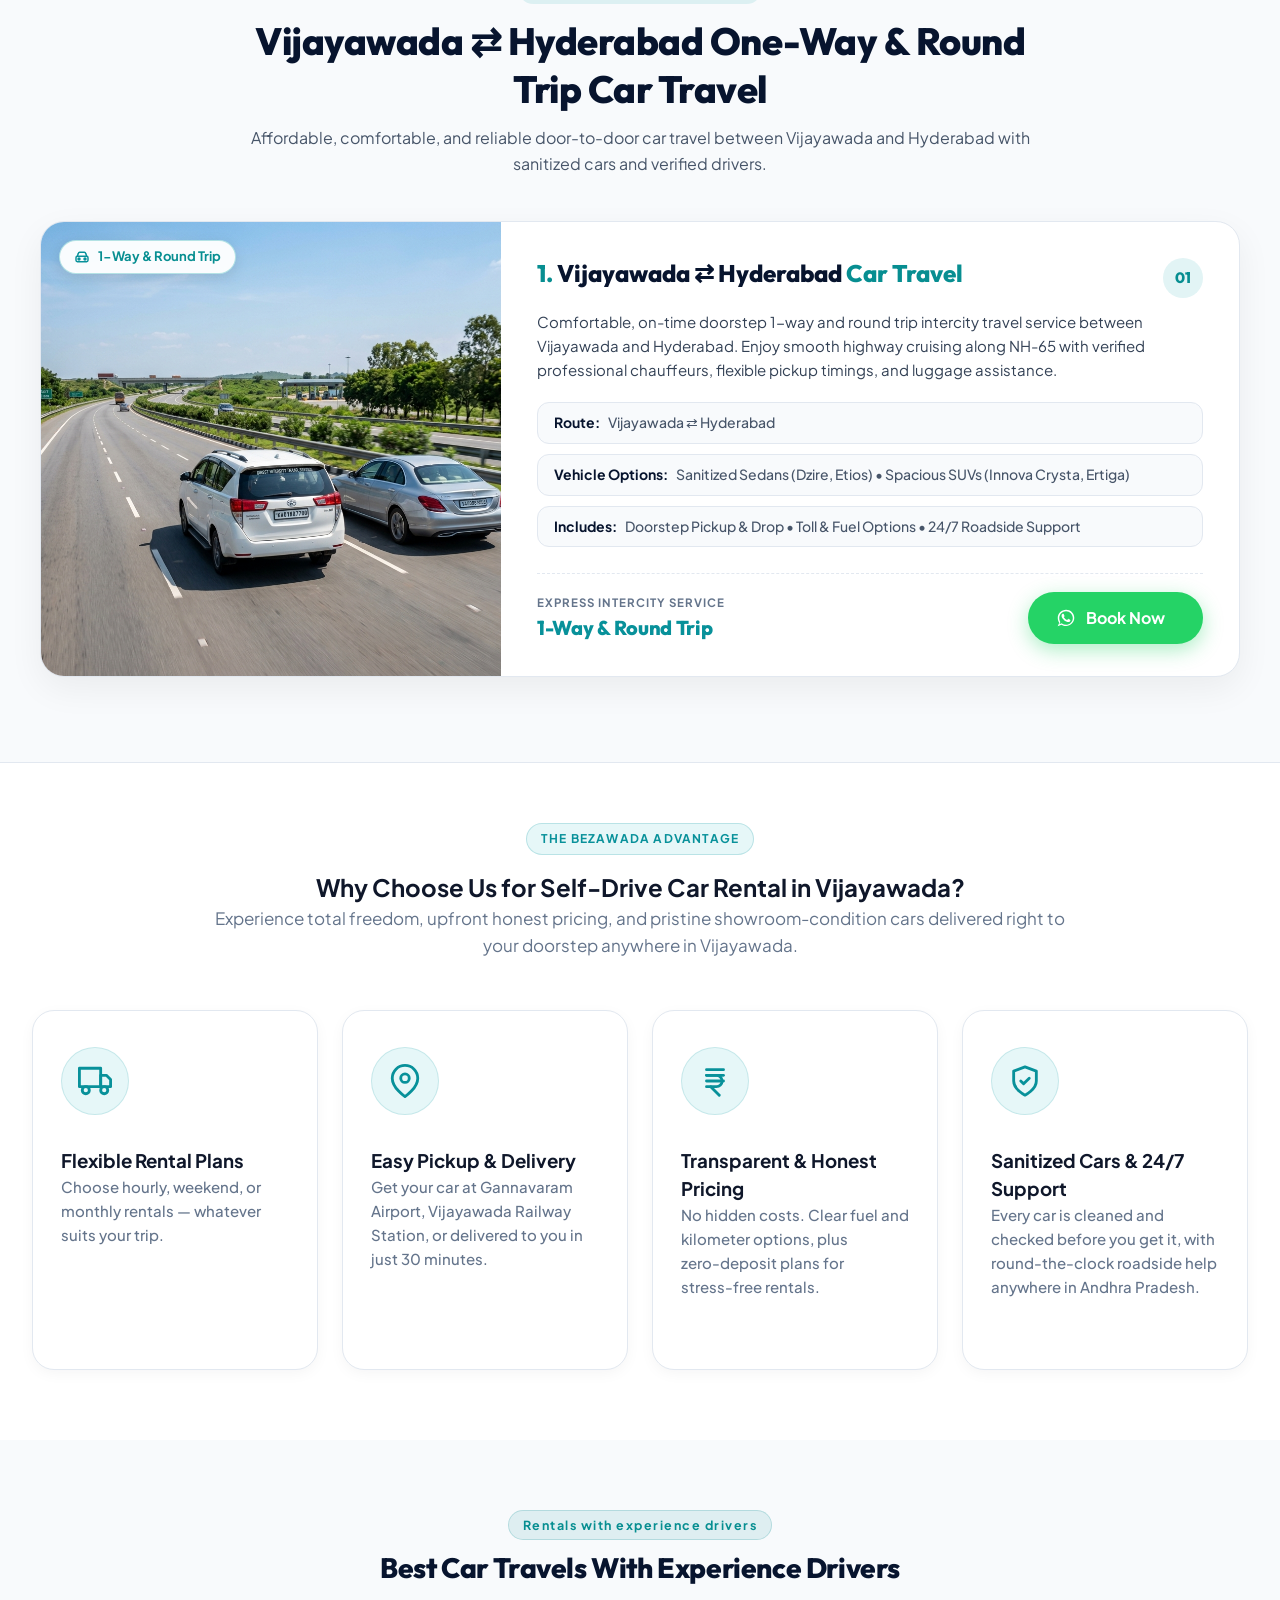
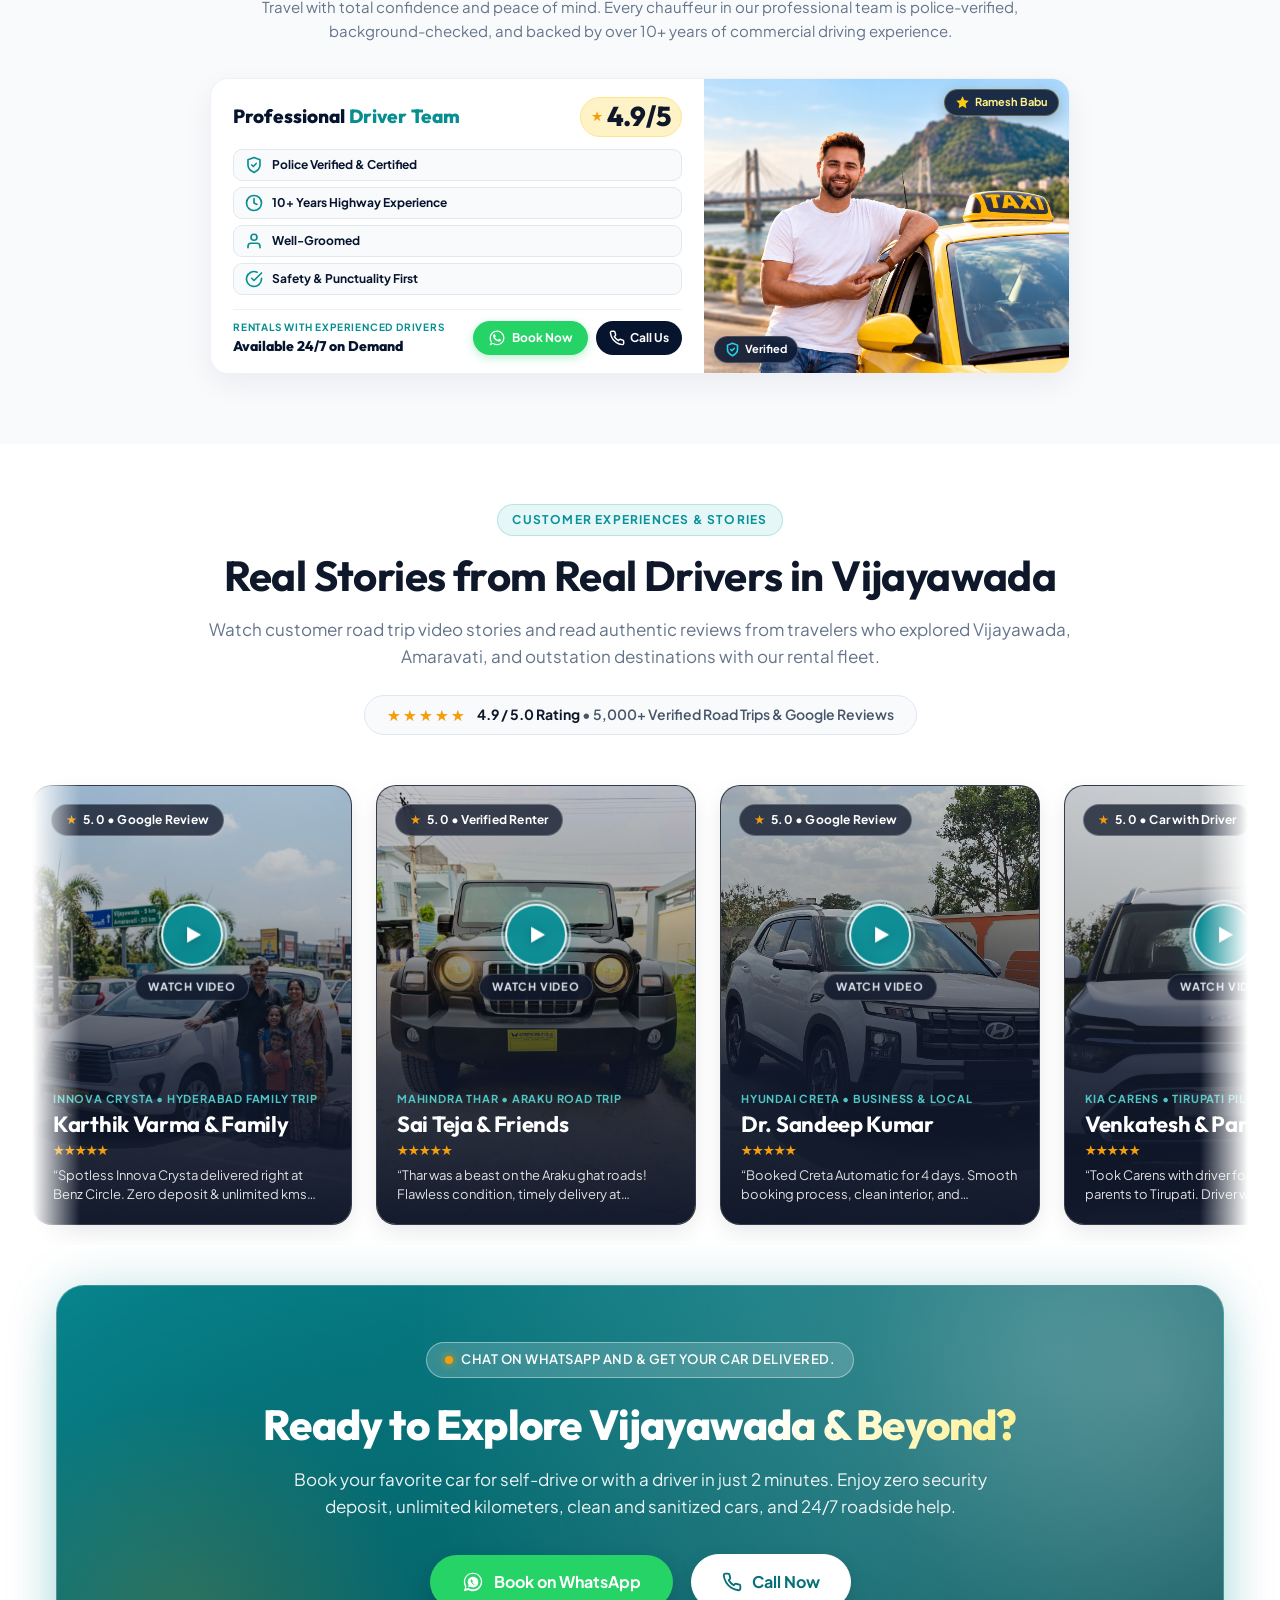
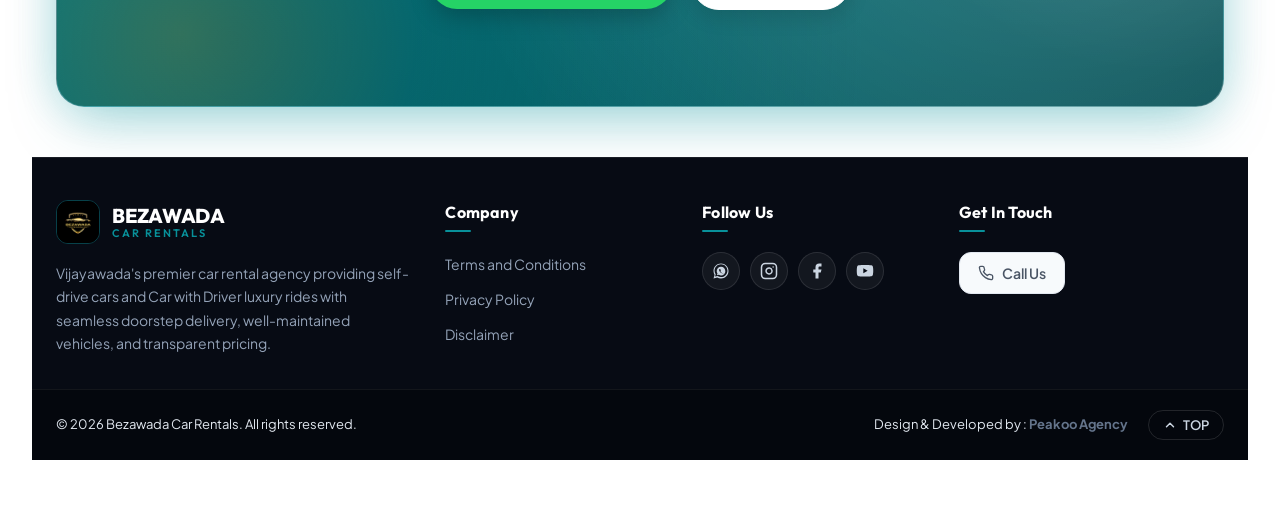
==== commit f85c1f64: "Updated the Client Request (CAR Booking with Form )" ====
--- a/index.html
+++ b/index.html
@@ -3,13 +3,13 @@
 
 <head>
   <!-- Google tag (gtag.js) -->
-  <script async src="https://www.googletagmanager.com/gtag/js?id=G-NQL4S102Z3"></script>
+  <script async src="https://www.googletagmanager.com/gtag/js?id=AW-18487432711"></script>
   <script>
     window.dataLayer = window.dataLayer || [];
     function gtag() { dataLayer.push(arguments); }
     gtag('js', new Date());
 
-    gtag('config', 'G-NQL4S102Z3');
+    gtag('config', 'AW-18487432711');
   </script>
 
   <meta charset="UTF-8">
